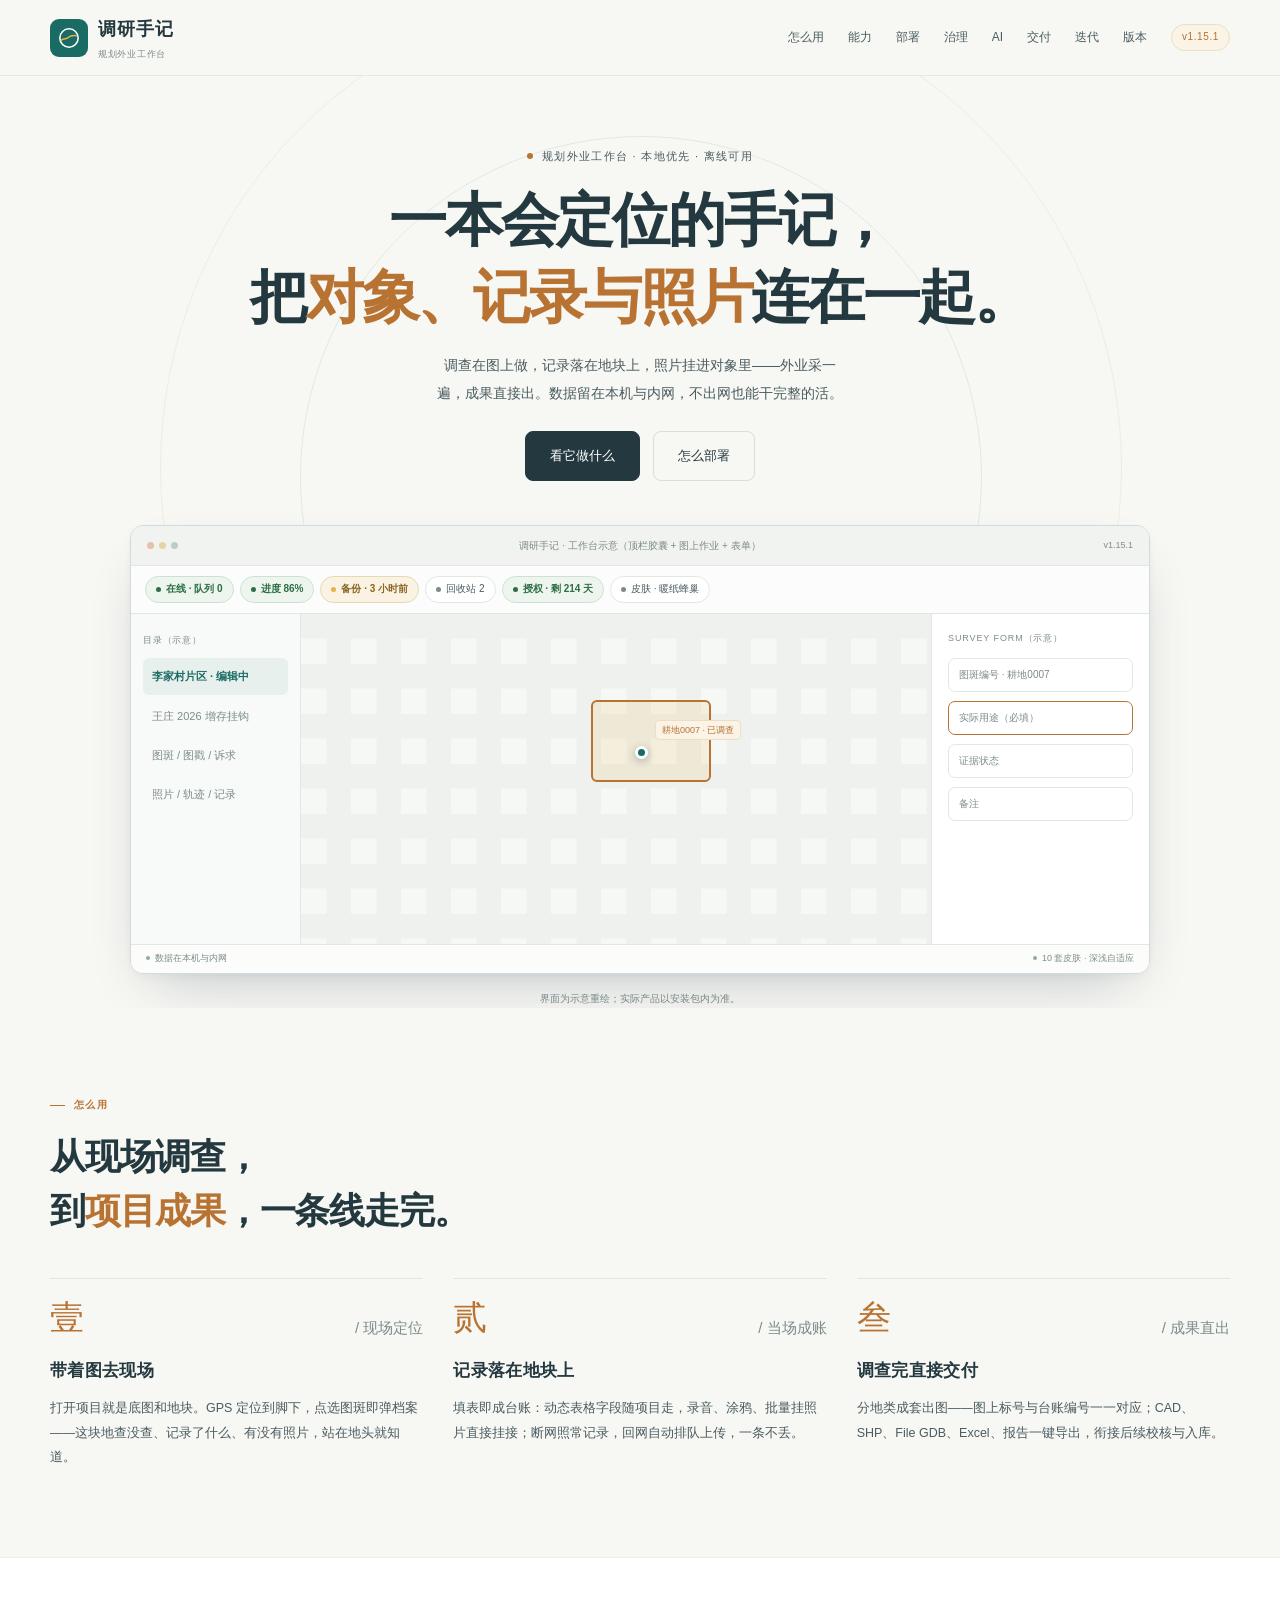
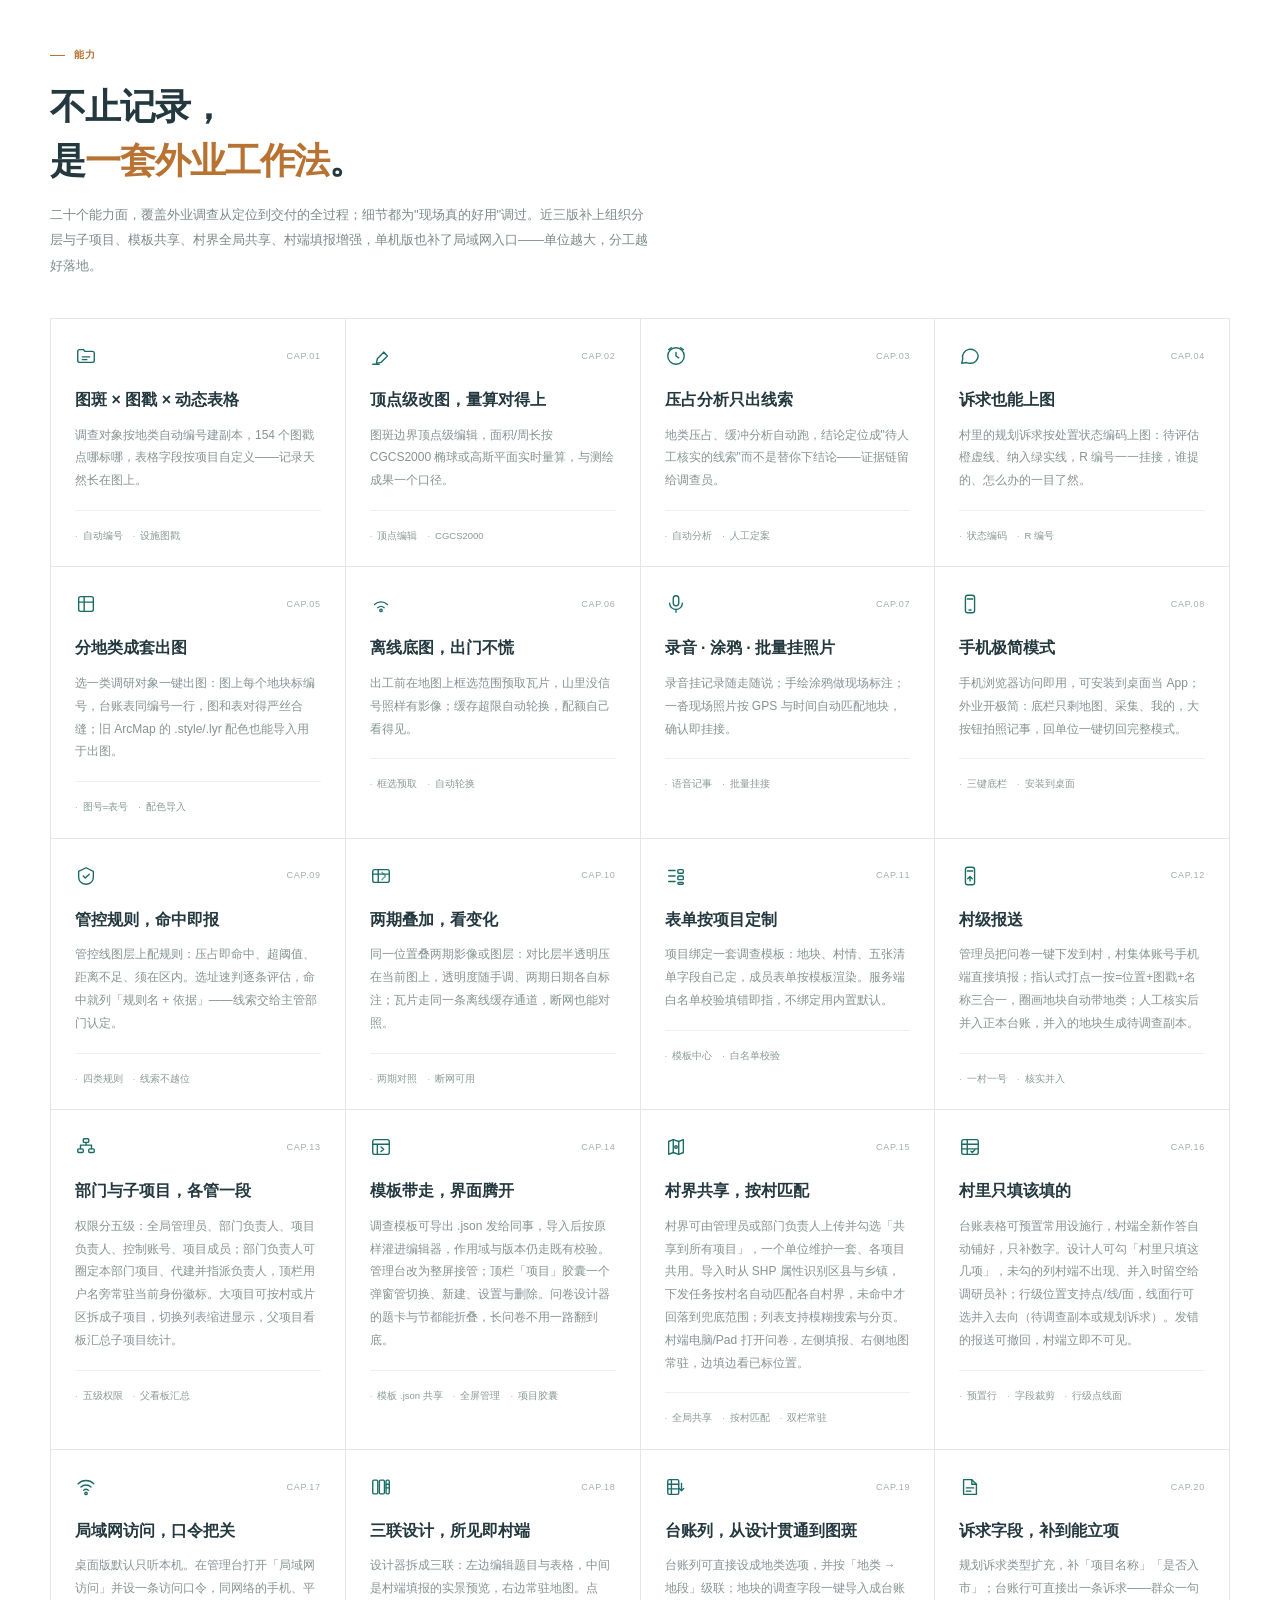
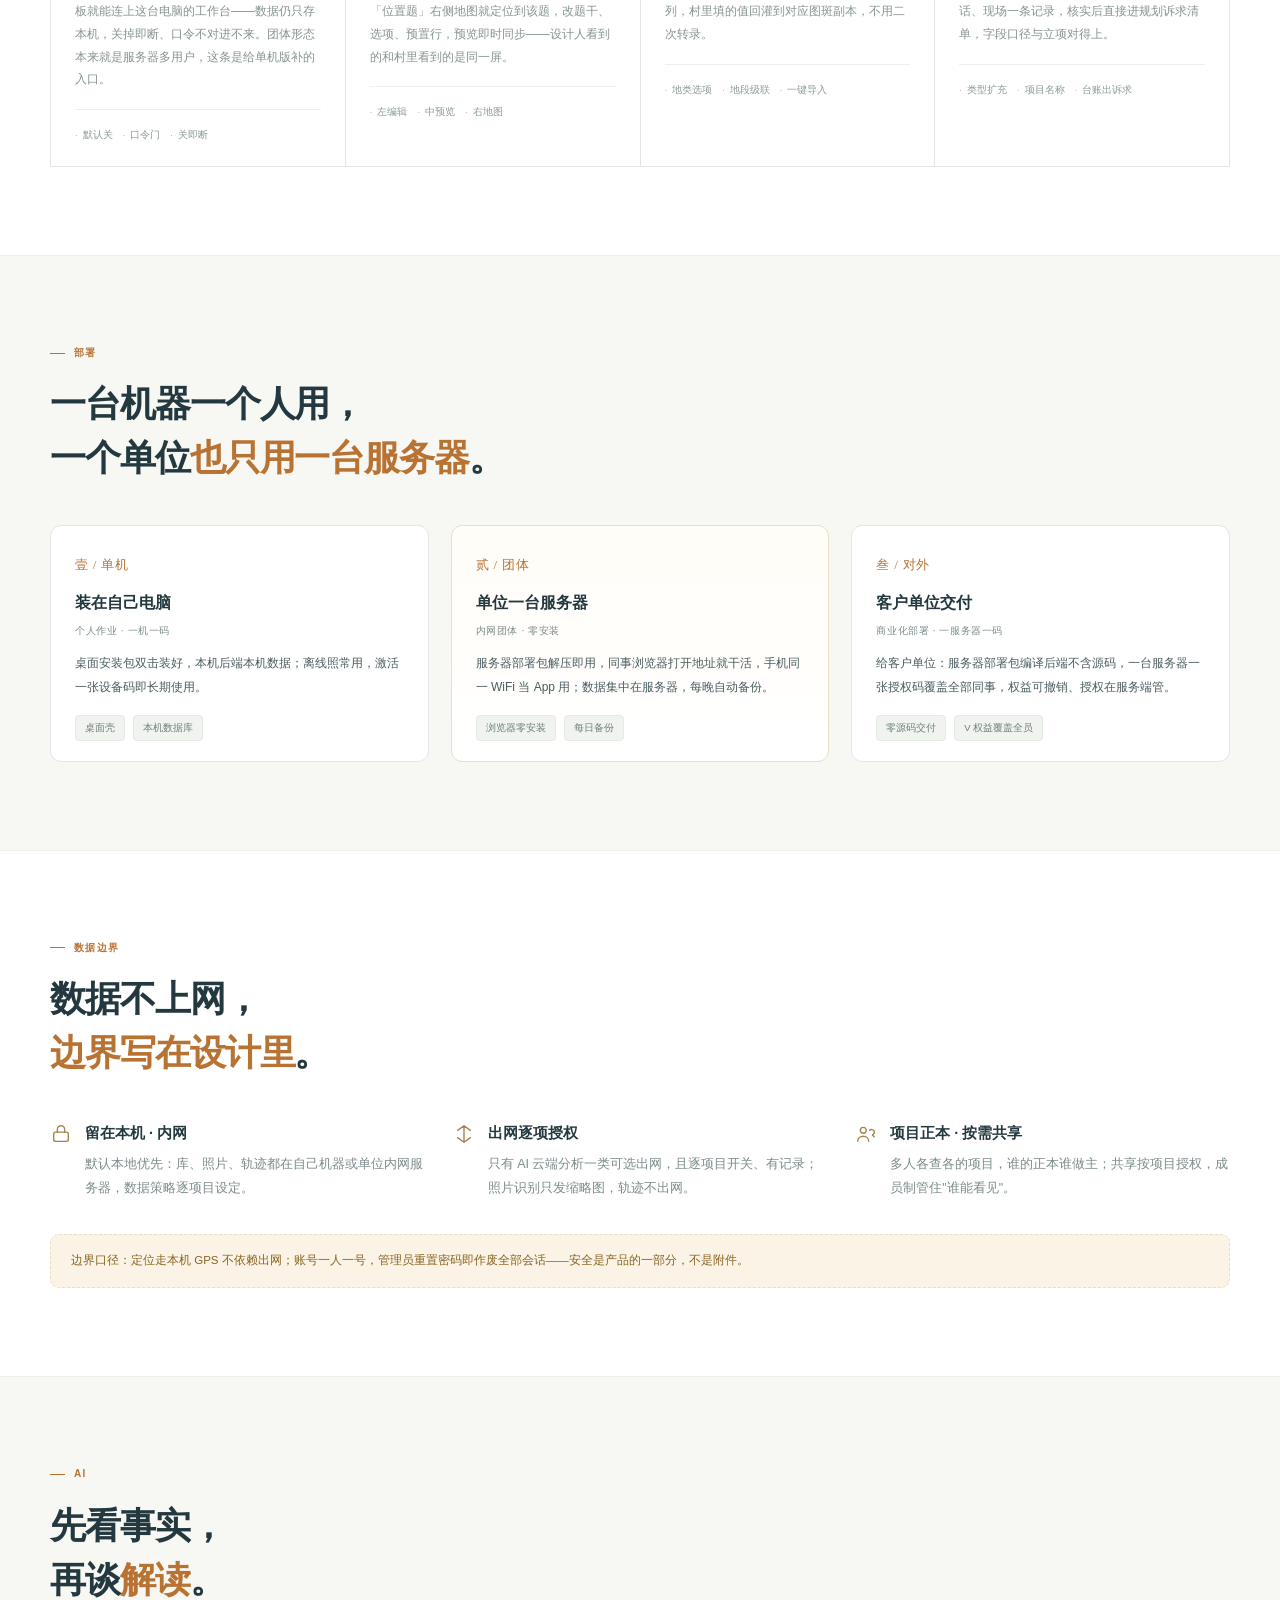
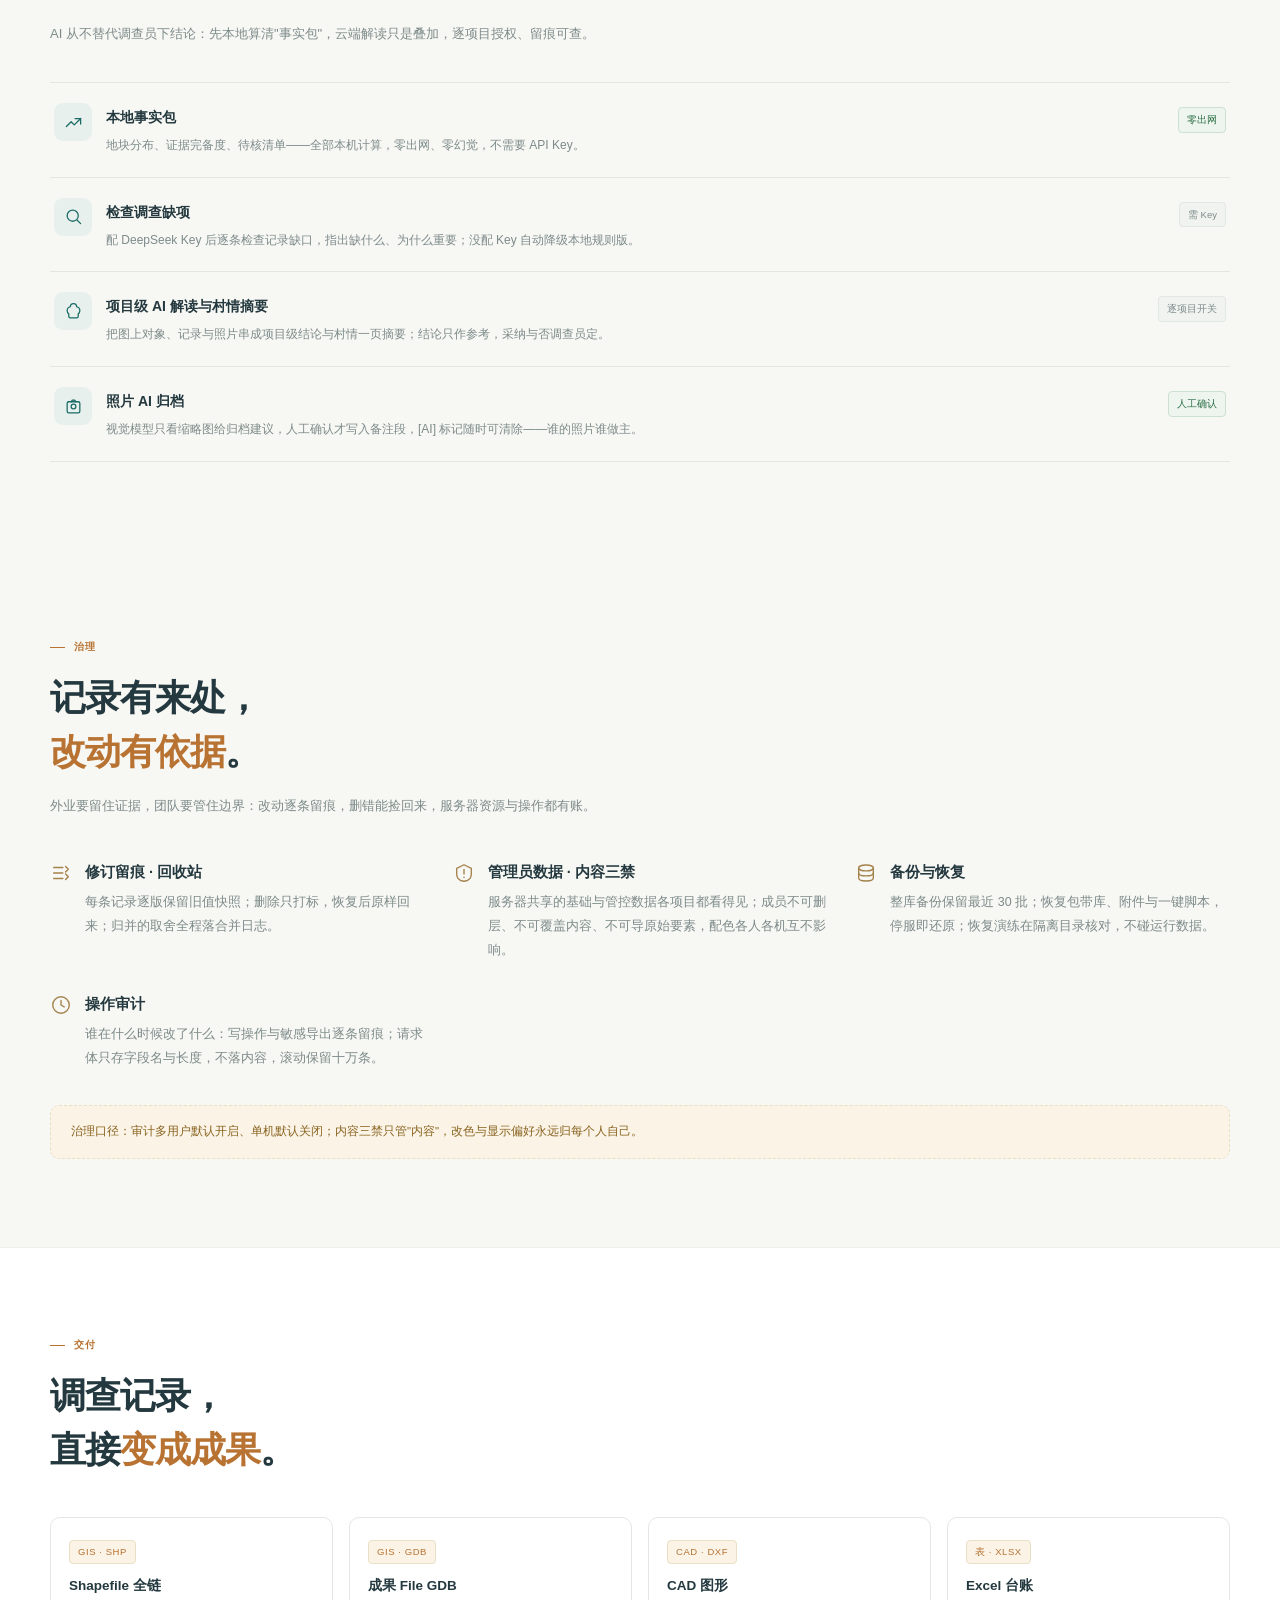
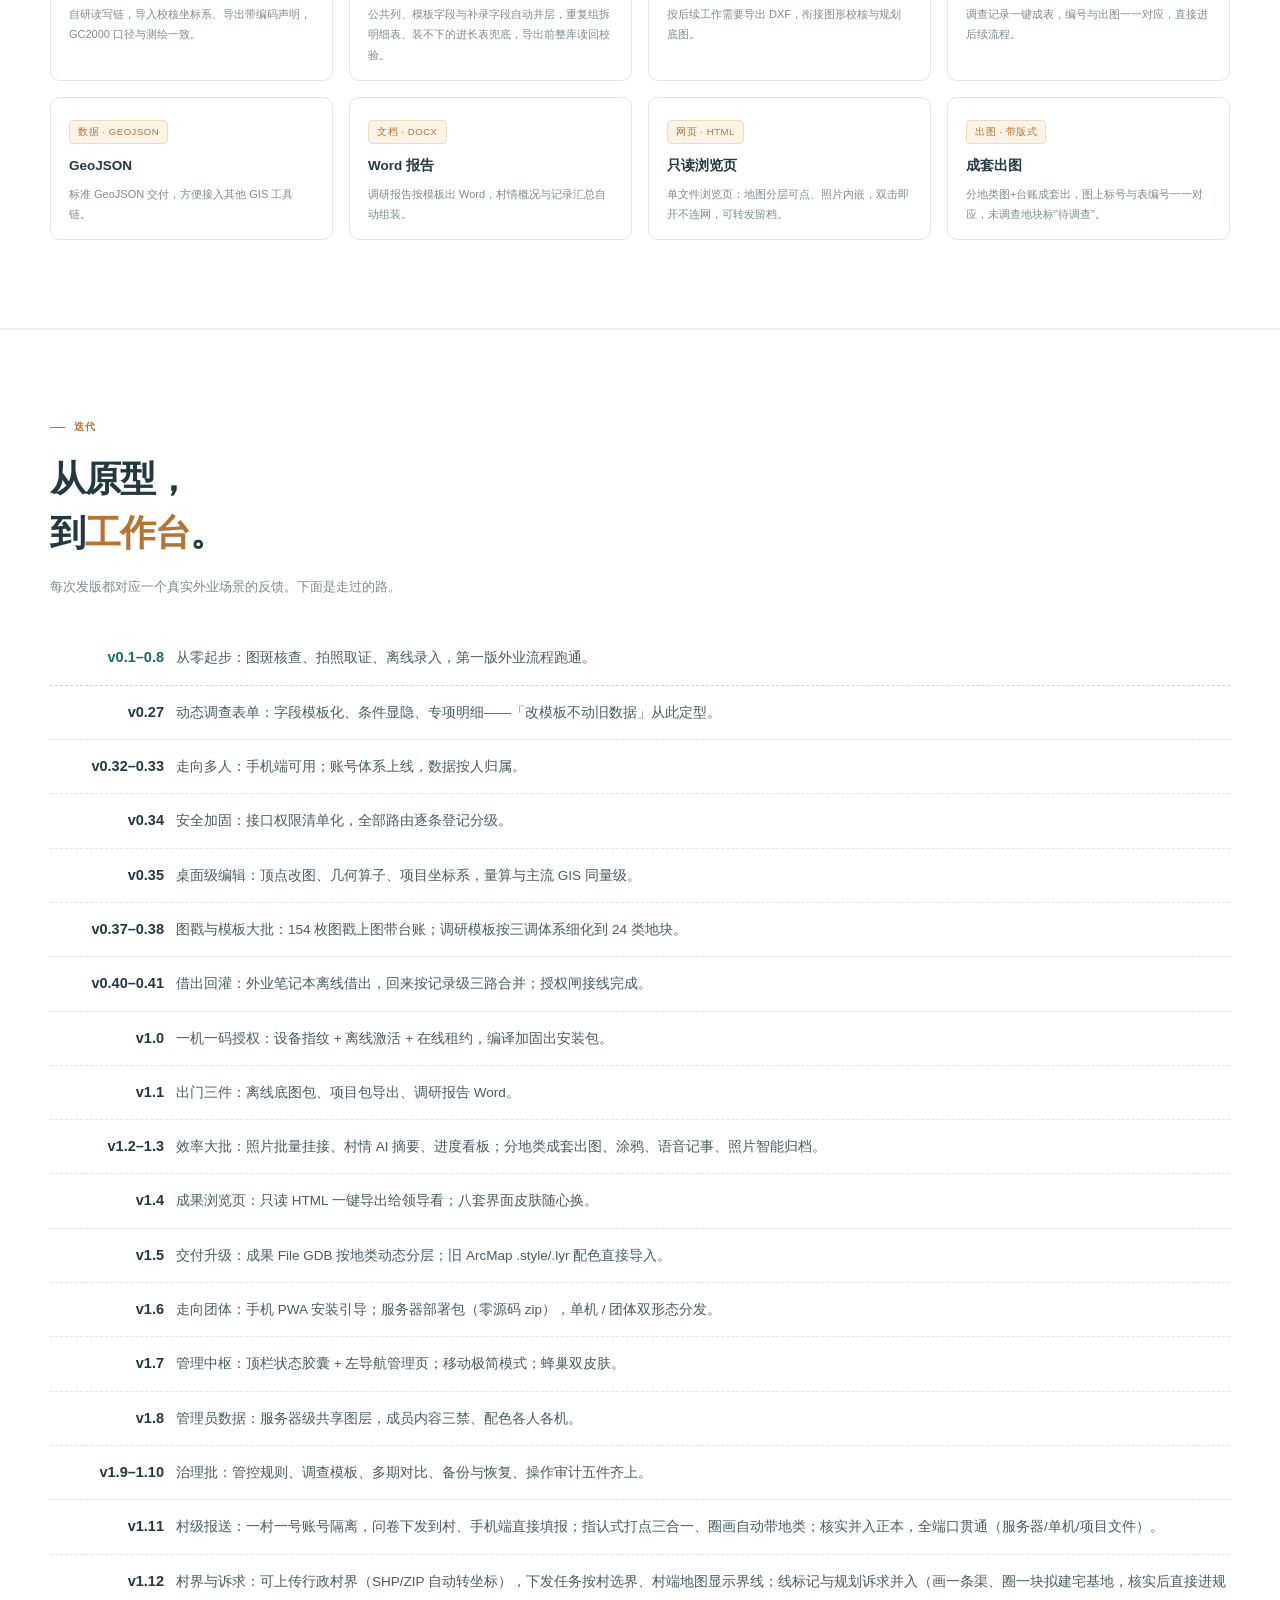
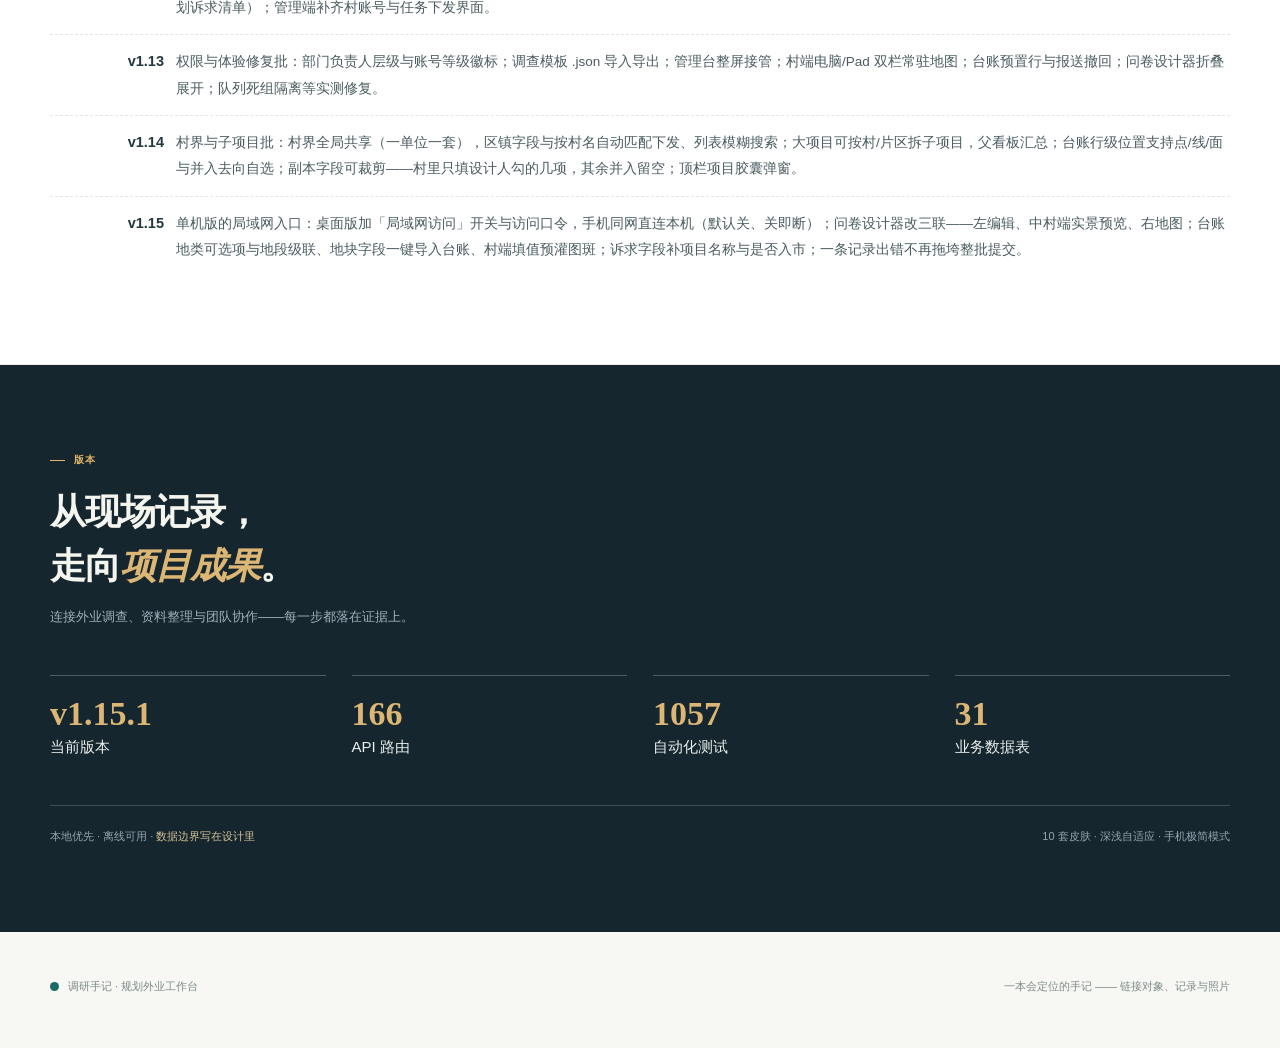
==== index.html @ 8859aed4 "同步 v1.15.1：能力区 16→20（局域网访问/三联设计器/台账字段贯通/诉求字段）+ 迭代条 v1.15，统计 166 路由/1057 测试/31 业务表；README 近期更新补到 v1.1" ====
<!DOCTYPE html>
<html lang="zh-CN">
<head>
<meta charset="UTF-8">
<meta name="viewport" content="width=device-width, initial-scale=1.0">
<meta name="description" content="调研手记——一本会定位的手记。规划外业工作台：链接对象、记录与照片；支持图斑核查、离线记录、照片轨迹关联与成果导出。">
<meta name="theme-color" content="#f7f7f3">
<meta property="og:title" content="调研手记 · 把外业调研装进一本手记">
<meta property="og:description" content="把外业调研，装进一本手记。">
<title>调研手记 · 把外业调研装进一本手记</title>
<style>
/* ============ 蜂巢工作台设计语言（源自蜂巢引擎 V14 学习落地，色板经原型实测） ============ */
:root{
  --bg:#f7f7f3; --paper:#ffffff; --ink:#24393f; --deep:#16262e;
  --text:#4a5c60; --muted:#7d8b8b; --line:#e3e7e4; --soft:#f0f3f0;
  --brand:#196b64; --brand-wash:#e8f0ee; --brand-line:#c6d8d4;
  --gold:#b87333; --honey:#e9b24b; --pale:#faf3e6; --pale-line:#eadfc4;
  --ok:#2c6e46; --ok-bg:#edf5ee; --ok-line:#cde1d0;
  --warn:#8a6420; --warn-bg:#faf3e3; --warn-line:#e7d8b4;
  --serif:"Noto Serif CJK SC","Source Han Serif SC","Songti SC",Georgia,serif;
  --sans:"Segoe UI","PingFang SC","Microsoft YaHei",sans-serif;
}
*{box-sizing:border-box;margin:0}
html{scroll-behavior:smooth;scroll-padding-top:92px}
body{background:var(--bg);color:var(--ink);font-family:var(--sans);font-size:15px;line-height:1.85;-webkit-font-smoothing:antialiased}
::selection{background:#f0d49e;color:var(--ink)}
button,a{ -webkit-tap-highlight-color:transparent }
a{color:inherit;text-decoration:none}
.wrap{width:min(1180px,calc(100% - 56px));margin-inline:auto}
.eyebrow{font-size:10px;letter-spacing:.14em;color:var(--gold);font-weight:600;text-transform:uppercase;display:flex;align-items:center;gap:9px;margin-bottom:15px}
.eyebrow:before{content:"";width:15px;height:1px;background:currentColor}
.reveal{opacity:0;transform:translateY(18px);transition:opacity .6s ease,transform .6s ease}
.reveal.in{opacity:1;transform:none}

/* ============ 顶栏 ============ */
.topbar{position:sticky;top:0;z-index:40;height:76px;display:flex;align-items:center;background:rgba(247,247,243,.94);backdrop-filter:blur(14px);border-bottom:1px solid rgba(226,231,228,.8)}
.topbar .wrap{display:flex;align-items:center;justify-content:space-between;gap:24px}
.brand{display:flex;align-items:center;gap:10px;white-space:nowrap}
.brand-icon{width:38px;height:38px;border-radius:9px;background:var(--brand);display:flex;align-items:center;justify-content:center;flex-shrink:0}
.brand-icon svg{width:22px;height:22px}
.brand b{font-size:18px;font-weight:750;letter-spacing:.05em}
.brand small{display:block;font-size:9px;color:var(--muted);letter-spacing:.08em}
.nav{display:flex;align-items:center;gap:24px;font-size:12px;color:var(--text)}
.nav a{position:relative;padding-block:6px}
.nav a:after{content:"";position:absolute;left:0;right:100%;bottom:1px;height:1.5px;background:var(--gold);transition:right .2s}
.nav a:hover:after{right:0}
.navchip{font-size:10px;color:var(--gold);border:1px solid var(--pale-line);background:var(--pale);border-radius:999px;padding:3px 10px;letter-spacing:.06em;white-space:nowrap}
@media (max-width:900px){.nav a:not(.keep){display:none}}

/* ============ Hero + 工作台窗口隐喻 ============ */
.hero{position:relative;padding:64px 0 0;overflow:hidden}
.hero:before{content:"";position:absolute;width:680px;height:680px;left:calc(50% - 340px);top:60px;border:1px solid rgba(198,216,212,.45);border-radius:50%;pointer-events:none}
.hero:after{content:"";position:absolute;width:960px;height:960px;left:calc(50% - 480px);top:-90px;border:1px solid rgba(234,223,205,.5);border-radius:50%;pointer-events:none}
.hero-copy{position:relative;z-index:1;text-align:center}
.hero-kicker{display:inline-flex;align-items:center;gap:9px;font-size:11px;letter-spacing:.12em;color:var(--text);margin-bottom:16px}
.hero-kicker:before{content:"";width:6px;height:6px;border-radius:50%;background:var(--gold)}
h1{font-size:clamp(34px,4.6vw,58px);line-height:1.32;font-weight:700;letter-spacing:-.04em;text-wrap:balance}
h1 em{font-style:normal;color:var(--gold)}
.hero-lead{font-size:14px;line-height:2;color:var(--text);max-width:600px;margin:16px auto 0;text-wrap:balance}
.hero-actions{display:flex;justify-content:center;gap:13px;margin-top:24px;flex-wrap:wrap}
.btn{display:inline-flex;align-items:center;gap:9px;padding:12px 24px;border-radius:8px;border:1px solid var(--ink);background:var(--ink);color:#fff;font-size:13px;transition:transform .18s,background .18s}
.btn:hover{background:#345262;transform:translateY(-1px)}
.btn.secondary{background:transparent;border-color:#d5dddd;color:var(--ink)}
.btn.secondary:hover{background:#fff}

/* 工作台窗口卡（蜂巢标志手法：产品截图感的三栏 studio） */
.studio{position:relative;z-index:2;margin:44px auto 0;max-width:1020px;border:1px solid #cfdbdf;background:var(--paper);border-radius:13px;overflow:hidden;box-shadow:0 24px 55px -25px rgba(32,59,75,.3),0 4px 13px -6px rgba(32,59,75,.1)}
.studio-chrome{height:40px;background:var(--soft);border-bottom:1px solid var(--line);display:flex;align-items:center;justify-content:space-between;gap:12px;padding:0 16px;color:var(--muted);font-size:10px}
.dots{display:flex;gap:5px;width:70px}
.dots i{width:7px;height:7px;border-radius:50%;background:#d7dedf}
.dots i:first-child{background:#e7c0a9}.dots i:nth-child(2){background:#e6d4a5}.dots i:last-child{background:#b9d0c3}
.chrome-right{width:70px;text-align:right;font-size:9px}
.studio-caps{display:flex;gap:6px;align-items:center;padding:10px 14px;border-bottom:1px solid var(--line);background:#fbfcfb;font-size:10px;flex-wrap:wrap}
.cap{display:inline-flex;align-items:center;gap:5px;border:1px solid var(--line);background:var(--paper);color:var(--text);border-radius:999px;padding:3px 10px;white-space:nowrap}
.cap i{width:5px;height:5px;border-radius:50%;background:var(--muted)}
.cap.ok{color:var(--ok);background:var(--ok-bg);border-color:var(--ok-line);font-weight:600}.cap.ok i{background:var(--ok)}
.cap.warn{color:var(--warn);background:var(--warn-bg);border-color:var(--warn-line);font-weight:600}.cap.warn i{background:var(--honey)}
.studio-body{display:grid;grid-template-columns:170px minmax(0,1fr) 218px;min-height:330px}
@media (max-width:760px){.studio-body{grid-template-columns:1fr}.studio-side,.studio-form{display:none}}
.studio-side{background:#f8faf9;border-right:1px solid var(--line);padding:18px 12px;font-size:11px;color:var(--muted)}
.studio-side .t{font-size:9px;letter-spacing:.09em;margin-bottom:10px}
.studio-side .row{padding:8px 9px;border-radius:6px;margin-bottom:3px}
.studio-side .row.on{background:var(--brand-wash);color:var(--brand);font-weight:600}
.studio-map{position:relative;background:linear-gradient(0deg,transparent 25px,#eef1ee 26px),linear-gradient(90deg,transparent 25px,#eef1ee 26px),#f6f8f5;background-size:50px 50px}
.studio-map .zone{position:absolute;left:46%;top:26%;width:120px;height:82px;border:2px solid var(--gold);border-radius:6px;background:rgba(233,178,75,.14)}
.studio-map .pin{position:absolute;left:53%;top:40%;width:13px;height:13px;border-radius:50%;background:var(--brand);border:3px solid #fff;box-shadow:0 2px 8px rgba(22,38,46,.3)}
.studio-map .badge{position:absolute;left:calc(53% + 20px);top:calc(40% - 26px);font-size:9px;color:var(--gold);background:var(--pale);border:1px solid var(--pale-line);border-radius:4px;padding:1px 6px}
.studio-form{border-left:1px solid var(--line);padding:16px}
.studio-form .fk{font-size:9px;letter-spacing:.1em;color:var(--muted);margin-bottom:12px}
.field{height:34px;border:1px solid var(--line);border-radius:7px;margin-bottom:9px;position:relative;background:var(--paper)}
.field:after{content:attr(data-ph);position:absolute;left:10px;top:50%;transform:translateY(-50%);font-size:10px;color:var(--muted)}
.field.gold{border-color:var(--gold)}
.studio-bottom{height:29px;display:flex;align-items:center;justify-content:space-between;padding:0 15px;border-top:1px solid var(--line);font-size:9px;color:var(--muted);background:#fcfdfb}
.studio-bottom i{width:4px;height:4px;border-radius:50%;background:#90ab9c;display:inline-block;margin-right:5px;vertical-align:1px}
.interface-note{text-align:center;margin:16px 0 0;font-size:10px;color:var(--muted)}

/* ============ 分节通用 ============ */
.sec{padding:88px 0}
.sec-subtle{background:#fff;border-top:1px solid #eef0eb;border-bottom:1px solid #eef0eb}
.sec-head h2{font-size:clamp(26px,3.2vw,36px);line-height:1.5;font-weight:600;letter-spacing:-.03em;text-wrap:balance}
.sec-head h2 em{font-style:normal;color:var(--gold)}
.sec-head>p{font-size:13px;line-height:1.95;color:var(--muted);max-width:600px;margin:14px 0 0}

/* ============ 三步 flow（金色衬线大数字） ============ */
.flow-grid{display:grid;grid-template-columns:repeat(3,1fr);gap:30px;margin-top:40px}
@media (max-width:820px){.flow-grid{grid-template-columns:1fr}}
.step{border-top:1px solid var(--line);padding-top:22px}
.step-num{font-family:var(--serif);font-size:34px;color:var(--gold);line-height:1;margin-bottom:20px;display:flex;justify-content:space-between;align-items:end}
.step-num span{font-family:var(--sans);font-size:15px;color:var(--muted);font-weight:300}
.step h3{font-size:17px;font-weight:600;letter-spacing:.02em;margin-bottom:10px}
.step p{font-size:12.5px;color:var(--text);line-height:1.95}

/* ============ 能力网格（细线拼格） ============ */
.cap-grid{display:grid;grid-template-columns:repeat(4,1fr);border-top:1px solid var(--line);border-left:1px solid var(--line);margin-top:40px}
@media (max-width:980px){.cap-grid{grid-template-columns:repeat(2,1fr)}}
@media (max-width:560px){.cap-grid{grid-template-columns:1fr}}
.ccap{padding:26px 24px 22px;border-right:1px solid var(--line);border-bottom:1px solid var(--line);background:var(--paper);min-width:0;transition:background .2s}
.ccap:hover{background:#fcfcf7}
.ccap-top{display:flex;align-items:center;justify-content:space-between;margin-bottom:18px}
.ccap-top svg{width:22px;height:22px;stroke:var(--brand);fill:none;stroke-width:1.5;stroke-linecap:round;stroke-linejoin:round}
.ccap-code{font-size:9px;letter-spacing:.08em;color:#a2aeaa}
.ccap h3{font-size:16px;margin-bottom:9px;font-weight:600}
.ccap p{font-size:12px;color:#869492;line-height:1.9}
.ccap-tags{font-size:9.5px;color:#8a9b94;padding-top:16px;margin-top:18px;border-top:1px solid #edf0eb;display:flex;gap:10px;flex-wrap:wrap}
.ccap-tags span:before{content:"·";margin-right:5px;color:#c6ad7a}

/* ============ 部署双轨 ============ */
.dual-grid{display:grid;grid-template-columns:repeat(3,1fr);gap:22px;margin-top:40px}
@media (max-width:860px){.dual-grid{grid-template-columns:1fr}}
.scard{border:1px solid var(--line);border-radius:11px;background:var(--paper);padding:24px 24px 20px;position:relative}
.scard.hot{border-color:var(--pale-line);background:linear-gradient(180deg,#fffdf7,#fff)}
.scard .no{font-family:var(--serif);font-size:13px;color:var(--gold);letter-spacing:.06em}
.scard h3{font-size:16px;font-weight:600;margin:10px 0 4px}
.scard .who{font-size:10px;color:var(--muted);letter-spacing:.06em;margin-bottom:12px}
.scard p{font-size:12px;color:var(--text);line-height:1.95}
.scard-tags{margin-top:16px;display:flex;gap:8px;flex-wrap:wrap}
.scard-tags span{font-size:9.5px;color:#6f8178;border:1px solid #e4ebe3;padding:3px 9px;border-radius:4px;background:var(--soft)}

/* ============ 数据边界 ============ */
.bound-grid{display:grid;grid-template-columns:repeat(3,1fr);gap:28px;margin-top:40px}
@media (max-width:860px){.bound-grid{grid-template-columns:1fr}}
.bound{display:flex;gap:13px;align-items:start}
.bound svg{width:22px;height:22px;stroke:#a4834c;fill:none;stroke-width:1.5;stroke-linecap:round;stroke-linejoin:round;margin-top:3px;flex-shrink:0}
.bound h3{font-size:14.5px;font-weight:600;margin-bottom:6px}
.bound p{font-size:12.5px;color:var(--muted);line-height:1.9}
.bound-note{margin-top:34px;border:1px dashed var(--pale-line);background:var(--pale);border-radius:9px;padding:15px 20px;font-size:11.5px;color:var(--warn);line-height:1.9}

/* ============ AI（证据卡列表） ============ */
.ai-list{margin-top:36px;border-top:1px solid var(--line)}
.ai-row{display:flex;gap:14px;align-items:flex-start;padding:20px 4px;border-bottom:1px solid var(--line)}
.ai-row .ic{width:38px;height:38px;border-radius:9px;background:var(--brand-wash);display:flex;align-items:center;justify-content:center;flex-shrink:0;color:var(--brand)}
.ai-row .ic svg{width:19px;height:19px;stroke:currentColor;fill:none;stroke-width:1.6;stroke-linecap:round;stroke-linejoin:round}
.ai-row .tx{flex:1;min-width:0}
.ai-row .tx b{font-size:14px;font-weight:600}
.ai-row .tx p{font-size:12px;color:var(--muted);line-height:1.9;margin-top:3px}
.ai-row .st{font-size:9.5px;white-space:nowrap;margin-top:4px;border-radius:4px;padding:3px 8px}
.st.ok{color:var(--ok);background:var(--ok-bg);border:1px solid var(--ok-line)}
.st.mut{color:var(--muted);background:var(--soft);border:1px solid var(--line)}

/* ============ 交付清单 ============ */
.del-grid{display:grid;grid-template-columns:repeat(4,1fr);gap:16px;margin-top:40px}
@media (max-width:980px){.del-grid{grid-template-columns:repeat(2,1fr)}}
@media (max-width:560px){.del-grid{grid-template-columns:1fr}}
.del{border:1px solid var(--line);border-radius:10px;background:var(--paper);padding:18px 18px 15px;transition:transform .18s,box-shadow .18s}
.del:hover{transform:translateY(-2px);box-shadow:0 10px 24px -14px rgba(32,59,75,.25)}
.del .lab{display:inline-block;font-size:9.5px;letter-spacing:.06em;color:var(--gold);background:var(--pale);border:1px solid var(--pale-line);border-radius:4px;padding:2px 8px}
.del h4{font-size:13.5px;font-weight:600;margin:10px 0 5px}
.del p{font-size:11px;color:var(--muted);line-height:1.85}

/* ============ release（深墨青段 + 金色数字） ============ */
.release{background:var(--deep);color:#e9efee;padding:86px 0;position:relative;overflow:hidden}
.release .eyebrow{color:#e3b86a}
.release h2{color:#f4f5ee;font-size:clamp(26px,3.2vw,36px);line-height:1.5;font-weight:600;letter-spacing:-.03em}
.release .sub2{color:#9eafba;font-size:13px;margin-top:12px}
.stats{display:grid;grid-template-columns:repeat(4,1fr);gap:26px;margin-top:46px}
@media (max-width:760px){.stats{grid-template-columns:repeat(2,1fr)}}
.stat{border-top:1px solid #4b5d66;padding-top:18px}
.stat b{display:block;font-family:var(--serif);font-size:34px;color:#dcb675;line-height:1.15;font-weight:600}
.stat span{font-size:11px;color:#9cabb4;letter-spacing:.05em}
.release-foot{margin-top:44px;padding-top:20px;border-top:1px solid #3a4e5a;color:#93a5af;font-size:11px;display:flex;justify-content:space-between;gap:20px;flex-wrap:wrap}
.release-foot strong{font-weight:400;color:#d6c095}

/* ============ 页脚 ============ */
footer{padding:44px 0 52px;color:var(--muted);font-size:11px}
footer .wrap{display:flex;justify-content:space-between;gap:18px;flex-wrap:wrap;align-items:center}
footer .fb{display:flex;align-items:center;gap:9px}
footer .fb i{width:9px;height:9px;border-radius:50%;background:var(--brand);display:inline-block}

/* v1.10.0 版本迭代时间线（#changelog，蜂巢语言） */
.cl{list-style:none;margin:32px 0 0;padding:0}
.cl li{display:grid;grid-template-columns:114px 1fr;gap:12px;padding:13px 0;
  border-bottom:1px dashed var(--line);align-items:baseline}
.cl li:last-child{border-bottom:0}
.clv{font-weight:800;text-align:right;color:var(--ink);font-size:14.5px;white-space:nowrap}
.cl p{margin:0;color:var(--text);font-size:13.5px;line-height:1.95}
.cl li:first-child .clv{color:var(--brand)}
.cl li:first-child{border-bottom-color:var(--brand-line)}
@media(max-width:720px){.cl li{grid-template-columns:86px 1fr}.cl p{grid-column:2}}
</style>
</head>
<body>

<header class="topbar">
  <div class="wrap">
    <a class="brand" href="#top">
      <span class="brand-icon"><svg viewBox="0 0 24 24" fill="none"><circle cx="12" cy="12" r="10" stroke="#fff" stroke-width="1.7"/><path d="M3.5 14.5c3-2.4 5-1 7-2.6s4-3.4 9.5-2.4" stroke="#e9b24b" stroke-width="1.5" stroke-linecap="round"/></svg></span>
      <span><b>调研手记</b><small>规划外业工作台</small></span>
    </a>
    <nav class="nav">
      <a href="#flow">怎么用</a>
      <a href="#cap">能力</a>
      <a href="#dual">部署</a>
      <a href="#gov">治理</a>
      <a href="#ai">AI</a>
      <a href="#delivery">交付</a>
      <a href="#changelog">迭代</a>
      <a class="keep" href="#release">版本</a>
      <span class="navchip">v1.15.1</span>
    </nav>
  </div>
</header>

<section class="hero" id="top">
  <div class="hero-copy">
    <span class="hero-kicker">规划外业工作台 · 本地优先 · 离线可用</span>
    <h1>一本会定位的手记，<br>把<em>对象、记录与照片</em>连在一起。</h1>
    <p class="hero-lead">调查在图上做，记录落在地块上，照片挂进对象里——外业采一遍，成果直接出。数据留在本机与内网，不出网也能干完整的活。</p>
    <div class="hero-actions">
      <a class="btn" href="#cap">看它做什么</a>
      <a class="btn secondary" href="#dual">怎么部署</a>
    </div>
  </div>
  <div class="wrap">
    <div class="studio reveal">
      <div class="studio-chrome"><span class="dots"><i></i><i></i><i></i></span><span>调研手记 · 工作台示意（顶栏胶囊 + 图上作业 + 表单）</span><span class="chrome-right">v1.15.1</span></div>
      <div class="studio-caps">
        <span class="cap ok"><i></i>在线 · 队列 0</span>
        <span class="cap ok"><i></i>进度 86%</span>
        <span class="cap warn"><i></i>备份 · 3 小时前</span>
        <span class="cap"><i></i>回收站 2</span>
        <span class="cap ok"><i></i>授权 · 剩 214 天</span>
        <span class="cap"><i></i>皮肤 · 暖纸蜂巢</span>
      </div>
      <div class="studio-body">
        <div class="studio-side">
          <div class="t">目录（示意）</div>
          <div class="row on">李家村片区 · 编辑中</div>
          <div class="row">王庄 2026 增存挂钩</div>
          <div class="row">图斑 / 图戳 / 诉求</div>
          <div class="row">照片 / 轨迹 / 记录</div>
        </div>
        <div class="studio-map">
          <div class="zone"></div><div class="pin"></div>
          <span class="badge">耕地0007 · 已调查</span>
        </div>
        <div class="studio-form">
          <div class="fk">SURVEY FORM（示意）</div>
          <div class="field" data-ph="图斑编号 · 耕地0007"></div>
          <div class="field gold" data-ph="实际用途（必填）"></div>
          <div class="field" data-ph="证据状态"></div>
          <div class="field" data-ph="备注"></div>
        </div>
      </div>
      <div class="studio-bottom"><span><i></i>数据在本机与内网</span><span><i></i>10 套皮肤 · 深浅自适应</span></div>
    </div>
    <p class="interface-note">界面为示意重绘；实际产品以安装包内为准。</p>
  </div>
</section>

<section class="sec" id="flow">
  <div class="wrap">
    <div class="sec-head reveal">
      <div class="eyebrow">怎么用</div>
      <h2>从现场调查，<br>到<em>项目成果</em>，一条线走完。</h2>
    </div>
    <div class="flow-grid">
      <div class="step reveal"><div class="step-num">壹<span>/ 现场定位</span></div><h3>带着图去现场</h3><p>打开项目就是底图和地块。GPS 定位到脚下，点选图斑即弹档案——这块地查没查、记录了什么、有没有照片，站在地头就知道。</p></div>
      <div class="step reveal"><div class="step-num">贰<span>/ 当场成账</span></div><h3>记录落在地块上</h3><p>填表即成台账：动态表格字段随项目走，录音、涂鸦、批量挂照片直接挂接；断网照常记录，回网自动排队上传，一条不丢。</p></div>
      <div class="step reveal"><div class="step-num">叁<span>/ 成果直出</span></div><h3>调查完直接交付</h3><p>分地类成套出图——图上标号与台账编号一一对应；CAD、SHP、File GDB、Excel、报告一键导出，衔接后续校核与入库。</p></div>
    </div>
  </div>
</section>

<section class="sec sec-subtle" id="cap">
  <div class="wrap">
    <div class="sec-head reveal">
      <div class="eyebrow">能力</div>
      <h2>不止记录，<br>是<em>一套外业工作法</em>。</h2>
      <p>二十个能力面，覆盖外业调查从定位到交付的全过程；细节都为"现场真的好用"调过。近三版补上组织分层与子项目、模板共享、村界全局共享、村端填报增强，单机版也补了局域网入口——单位越大，分工越好落地。</p>
    </div>
    <div class="cap-grid">
      <div class="ccap reveal"><div class="ccap-top"><svg viewBox="0 0 24 24"><path d="M3 7a2 2 0 0 1 2-2h4l2 2h8a2 2 0 0 1 2 2v8a2 2 0 0 1-2 2H5a2 2 0 0 1-2-2z"/><path d="M8 13h8M8 16h5"/></svg><span class="ccap-code">CAP.01</span></div><h3>图斑 × 图戳 × 动态表格</h3><p>调查对象按地类自动编号建副本，154 个图戳点哪标哪，表格字段按项目自定义——记录天然长在图上。</p><div class="ccap-tags"><span>自动编号</span><span>设施图戳</span></div></div>
      <div class="ccap reveal"><div class="ccap-top"><svg viewBox="0 0 24 24"><path d="M12 19l7-7-4-4-7 7-1 5z"/><path d="M15 8l1.5 1.5"/><path d="M3 21h7"/></svg><span class="ccap-code">CAP.02</span></div><h3>顶点级改图，量算对得上</h3><p>图斑边界顶点级编辑，面积/周长按 CGCS2000 椭球或高斯平面实时量算，与测绘成果一个口径。</p><div class="ccap-tags"><span>顶点编辑</span><span>CGCS2000</span></div></div>
      <div class="ccap reveal"><div class="ccap-top"><svg viewBox="0 0 24 24"><circle cx="12" cy="12" r="9"/><path d="M12 8v4l3 2"/><path d="M4 5l3-2M20 5l-3-2"/></svg><span class="ccap-code">CAP.03</span></div><h3>压占分析只出线索</h3><p>地类压占、缓冲分析自动跑，结论定位成"待人工核实的线索"而不是替你下结论——证据链留给调查员。</p><div class="ccap-tags"><span>自动分析</span><span>人工定案</span></div></div>
      <div class="ccap reveal"><div class="ccap-top"><svg viewBox="0 0 24 24"><path d="M21 11.5a8.4 8.4 0 0 1-9 8.4 9 9 0 0 1-3.8-.8L3 20l1-4.9a8.4 8.4 0 1 1 17-3.6z"/></svg><span class="ccap-code">CAP.04</span></div><h3>诉求也能上图</h3><p>村里的规划诉求按处置状态编码上图：待评估橙虚线、纳入绿实线，R 编号一一挂接，谁提的、怎么办的一目了然。</p><div class="ccap-tags"><span>状态编码</span><span>R 编号</span></div></div>
      <div class="ccap reveal"><div class="ccap-top"><svg viewBox="0 0 24 24"><rect x="4" y="4" width="16" height="16" rx="2"/><path d="M4 10h16M10 4v16"/></svg><span class="ccap-code">CAP.05</span></div><h3>分地类成套出图</h3><p>选一类调研对象一键出图：图上每个地块标编号，台账表同编号一行，图和表对得严丝合缝；旧 ArcMap 的 .style/.lyr 配色也能导入用于出图。</p><div class="ccap-tags"><span>图号=表号</span><span>配色导入</span></div></div>
      <div class="ccap reveal"><div class="ccap-top"><svg viewBox="0 0 24 24"><path d="M5 12.5a10 10 0 0 1 14 0M8.5 16a5.5 5.5 0 0 1 7 0"/><circle cx="12" cy="19" r="1.3"/></svg><span class="ccap-code">CAP.06</span></div><h3>离线底图，出门不慌</h3><p>出工前在地图上框选范围预取瓦片，山里没信号照样有影像；缓存超限自动轮换，配额自己看得见。</p><div class="ccap-tags"><span>框选预取</span><span>自动轮换</span></div></div>
      <div class="ccap reveal"><div class="ccap-top"><svg viewBox="0 0 24 24"><rect x="9" y="3" width="6" height="11" rx="3"/><path d="M5 11a7 7 0 0 0 14 0M12 18v3"/></svg><span class="ccap-code">CAP.07</span></div><h3>录音 · 涂鸦 · 批量挂照片</h3><p>录音挂记录随走随说；手绘涂鸦做现场标注；一沓现场照片按 GPS 与时间自动匹配地块，确认即挂接。</p><div class="ccap-tags"><span>语音记事</span><span>批量挂接</span></div></div>
      <div class="ccap reveal"><div class="ccap-top"><svg viewBox="0 0 24 24"><rect x="7" y="2.5" width="10" height="19" rx="2.5"/><path d="M11 18.5h2"/><path d="M9 6.5h6"/></svg><span class="ccap-code">CAP.08</span></div><h3>手机极简模式</h3><p>手机浏览器访问即用，可安装到桌面当 App；外业开极简：底栏只剩地图、采集、我的，大按钮拍照记事，回单位一键切回完整模式。</p><div class="ccap-tags"><span>三键底栏</span><span>安装到桌面</span></div></div>
      <div class="ccap reveal"><div class="ccap-top"><svg viewBox="0 0 24 24"><path d="M12 3l8 4v6c0 4.5-3.4 7.4-8 8-4.6-.6-8-3.5-8-8V7z"/><path d="M9 12l2.2 2.2L15.5 10"/></svg><span class="ccap-code">CAP.09</span></div><h3>管控规则，命中即报</h3><p>管控线图层上配规则：压占即命中、超阈值、距离不足、须在区内。选址速判逐条评估，命中就列「规则名 + 依据」——线索交给主管部门认定。</p><div class="ccap-tags"><span>四类规则</span><span>线索不越位</span></div></div>
      <div class="ccap reveal"><div class="ccap-top"><svg viewBox="0 0 24 24"><rect x="3" y="5" width="18" height="14" rx="2"/><path d="M3 10h18M9 5v14"/><path d="M13 8l4 4-4 4" opacity=".65"/></svg><span class="ccap-code">CAP.10</span></div><h3>两期叠加，看变化</h3><p>同一位置叠两期影像或图层：对比层半透明压在当前图上，透明度随手调、两期日期各自标注；瓦片走同一条离线缓存通道，断网也能对照。</p><div class="ccap-tags"><span>两期对照</span><span>断网可用</span></div></div>
      <div class="ccap reveal"><div class="ccap-top"><svg viewBox="0 0 24 24"><path d="M4 6h7M4 12h7M4 18h7"/><rect x="14" y="5" width="6" height="4" rx="1"/><rect x="14" y="12" width="6" height="4" rx="1"/><rect x="14" y="19" width="6" height="2" rx="1"/></svg><span class="ccap-code">CAP.11</span></div><h3>表单按项目定制</h3><p>项目绑定一套调查模板：地块、村情、五张清单字段自己定，成员表单按模板渲染。服务端白名单校验填错即指，不绑定用内置默认。</p><div class="ccap-tags"><span>模板中心</span><span>白名单校验</span></div></div>
      <div class="ccap reveal"><div class="ccap-top"><svg viewBox="0 0 24 24"><rect x="7" y="2.5" width="10" height="19" rx="2.5"/><path d="M9 6.5h6"/><path d="M12 17.5v-5M9.5 15L12 12.5l2.5 2.5"/></svg><span class="ccap-code">CAP.12</span></div><h3>村级报送</h3><p>管理员把问卷一键下发到村，村集体账号手机端直接填报；指认式打点一按=位置+图戳+名称三合一，圈画地块自动带地类；人工核实后并入正本台账，并入的地块生成待调查副本。</p><div class="ccap-tags"><span>一村一号</span><span>核实并入</span></div></div>
      <div class="ccap reveal"><div class="ccap-top"><svg viewBox="0 0 24 24"><rect x="9" y="3" width="6" height="4" rx="1"/><path d="M12 7v3M6 10h12M6 10v4M18 10v4"/><rect x="3" y="14" width="6" height="4" rx="1"/><rect x="15" y="14" width="6" height="4" rx="1"/></svg><span class="ccap-code">CAP.13</span></div><h3>部门与子项目，各管一段</h3><p>权限分五级：全局管理员、部门负责人、项目负责人、控制账号、项目成员；部门负责人可圈定本部门项目、代建并指派负责人，顶栏用户名旁常驻当前身份徽标。大项目可按村或片区拆成子项目，切换列表缩进显示，父项目看板汇总子项目统计。</p><div class="ccap-tags"><span>五级权限</span><span>父看板汇总</span></div></div>
      <div class="ccap reveal"><div class="ccap-top"><svg viewBox="0 0 24 24"><rect x="3" y="4" width="18" height="16" rx="2"/><path d="M3 9h18M8 9v11"/><path d="M12 12l3 2.5-3 2.5"/></svg><span class="ccap-code">CAP.14</span></div><h3>模板带走，界面腾开</h3><p>调查模板可导出 .json 发给同事，导入后按原样灌进编辑器，作用域与版本仍走既有校验。管理台改为整屏接管；顶栏「项目」胶囊一个弹窗管切换、新建、设置与删除。问卷设计器的题卡与节都能折叠，长问卷不用一路翻到底。</p><div class="ccap-tags"><span>模板 .json 共享</span><span>全屏管理</span><span>项目胶囊</span></div></div>
      <div class="ccap reveal"><div class="ccap-top"><svg viewBox="0 0 24 24"><path d="M4 6l5-2 6 2 5-2v14l-5 2-6-2-5 2z"/><path d="M9 4v14M15 6v14"/><circle cx="12" cy="12" r="1.4"/></svg><span class="ccap-code">CAP.15</span></div><h3>村界共享，按村匹配</h3><p>村界可由管理员或部门负责人上传并勾选「共享到所有项目」，一个单位维护一套、各项目共用。导入时从 SHP 属性识别区县与乡镇，下发任务按村名自动匹配各自村界，未命中才回落到兜底范围；列表支持模糊搜索与分页。村端电脑/Pad 打开问卷，左侧填报、右侧地图常驻，边填边看已标位置。</p><div class="ccap-tags"><span>全局共享</span><span>按村匹配</span><span>双栏常驻</span></div></div>
      <div class="ccap reveal"><div class="ccap-top"><svg viewBox="0 0 24 24"><rect x="3" y="4" width="18" height="16" rx="2"/><path d="M3 9h18M3 14h18M9 4v16"/><path d="M13 16.5l1.4 1.4 3-3"/></svg><span class="ccap-code">CAP.16</span></div><h3>村里只填该填的</h3><p>台账表格可预置常用设施行，村端全新作答自动铺好，只补数字。设计人可勾「村里只填这几项」，未勾的列村端不出现、并入时留空给调研员补；行级位置支持点/线/面，线面行可选并入去向（待调查副本或规划诉求）。发错的报送可撤回，村端立即不可见。</p><div class="ccap-tags"><span>预置行</span><span>字段裁剪</span><span>行级点线面</span></div></div>
      <div class="ccap reveal"><div class="ccap-top"><svg viewBox="0 0 24 24"><path d="M3.5 8.5a12 12 0 0 1 17 0"/><path d="M6.5 12a8 8 0 0 1 11 0"/><path d="M9.5 15.5a4 4 0 0 1 5 0"/><circle cx="12" cy="19" r="1.3"/></svg><span class="ccap-code">CAP.17</span></div><h3>局域网访问，口令把关</h3><p>桌面版默认只听本机。在管理台打开「局域网访问」并设一条访问口令，同网络的手机、平板就能连上这台电脑的工作台——数据仍只存本机，关掉即断、口令不对进不来。团体形态本来就是服务器多用户，这条是给单机版补的入口。</p><div class="ccap-tags"><span>默认关</span><span>口令门</span><span>关即断</span></div></div>
      <div class="ccap reveal"><div class="ccap-top"><svg viewBox="0 0 24 24"><rect x="3" y="4.5" width="5.5" height="15" rx="1.2"/><rect x="10.25" y="4.5" width="5.5" height="15" rx="1.2"/><rect x="17.5" y="4.5" width="3.5" height="15" rx="1.2"/><path d="M17.5 9h3.5M17.5 13h3.5"/></svg><span class="ccap-code">CAP.18</span></div><h3>三联设计，所见即村端</h3><p>设计器拆成三联：左边编辑题目与表格，中间是村端填报的实景预览，右边常驻地图。点「位置题」右侧地图就定位到该题，改题干、选项、预置行，预览即时同步——设计人看到的和村里看到的是同一屏。</p><div class="ccap-tags"><span>左编辑</span><span>中预览</span><span>右地图</span></div></div>
      <div class="ccap reveal"><div class="ccap-top"><svg viewBox="0 0 24 24"><rect x="3" y="4" width="12" height="16" rx="1.5"/><path d="M3 9h12M3 14h12M7 4v16"/><path d="M18 8v8M15.5 13.5L18 16l2.5-2.5"/></svg><span class="ccap-code">CAP.19</span></div><h3>台账列，从设计贯通到图斑</h3><p>台账列可直接设成地类选项，并按「地类 → 地段」级联；地块的调查字段一键导入成台账列，村里填的值回灌到对应图斑副本，不用二次转录。</p><div class="ccap-tags"><span>地类选项</span><span>地段级联</span><span>一键导入</span></div></div>
      <div class="ccap reveal"><div class="ccap-top"><svg viewBox="0 0 24 24"><path d="M5 4h9l5 5v11H5z"/><path d="M14 4v5h5"/><path d="M8 13h8M8 16.5h5"/></svg><span class="ccap-code">CAP.20</span></div><h3>诉求字段，补到能立项</h3><p>规划诉求类型扩充，补「项目名称」「是否入市」；台账行可直接出一条诉求——群众一句话、现场一条记录，核实后直接进规划诉求清单，字段口径与立项对得上。</p><div class="ccap-tags"><span>类型扩充</span><span>项目名称</span><span>台账出诉求</span></div></div>
    </div>
  </div>
</section>

<section class="sec" id="dual">
  <div class="wrap">
    <div class="sec-head reveal">
      <div class="eyebrow">部署</div>
      <h2>一台机器一个人用，<br>一个单位<em>也只用一台服务器</em>。</h2>
    </div>
    <div class="dual-grid">
      <div class="scard reveal"><span class="no">壹 / 单机</span><h3>装在自己电脑</h3><div class="who">个人作业 · 一机一码</div><p>桌面安装包双击装好，本机后端本机数据；离线照常用，激活一张设备码即长期使用。</p><div class="scard-tags"><span>桌面壳</span><span>本机数据库</span></div></div>
      <div class="scard hot reveal"><span class="no">贰 / 团体</span><h3>单位一台服务器</h3><div class="who">内网团体 · 零安装</div><p>服务器部署包解压即用，同事浏览器打开地址就干活，手机同一 WiFi 当 App 用；数据集中在服务器，每晚自动备份。</p><div class="scard-tags"><span>浏览器零安装</span><span>每日备份</span></div></div>
      <div class="scard reveal"><span class="no">叁 / 对外</span><h3>客户单位交付</h3><div class="who">商业化部署 · 一服务器一码</div><p>给客户单位：服务器部署包编译后端不含源码，一台服务器一张授权码覆盖全部同事，权益可撤销、授权在服务端管。</p><div class="scard-tags"><span>零源码交付</span><span>V 权益覆盖全员</span></div></div>
    </div>
  </div>
</section>

<section class="sec sec-subtle" id="local">
  <div class="wrap">
    <div class="sec-head reveal">
      <div class="eyebrow">数据边界</div>
      <h2>数据不上网，<br><em>边界写在设计里</em>。</h2>
    </div>
    <div class="bound-grid">
      <div class="bound reveal"><svg viewBox="0 0 24 24"><rect x="4" y="10" width="16" height="10" rx="2"/><path d="M8 10V7a4 4 0 0 1 8 0v3"/></svg><div><h3>留在本机 · 内网</h3><p>默认本地优先：库、照片、轨迹都在自己机器或单位内网服务器，数据策略逐项目设定。</p></div></div>
      <div class="bound reveal"><svg viewBox="0 0 24 24"><path d="M12 3v18M5 8l7-5 7 5M5 16l7 5 7-5"/></svg><div><h3>出网逐项授权</h3><p>只有 AI 云端分析一类可选出网，且逐项目开关、有记录；照片识别只发缩略图，轨迹不出网。</p></div></div>
      <div class="bound reveal"><svg viewBox="0 0 24 24"><circle cx="9" cy="8" r="3.2"/><path d="M3 20c0-3.3 2.7-5.5 6-5.5s6 2.2 6 5.5M16 8a3 3 0 1 1 3 5l2 2"/></svg><div><h3>项目正本 · 按需共享</h3><p>多人各查各的项目，谁的正本谁做主；共享按项目授权，成员制管住"谁能看见"。</p></div></div>
    </div>
    <div class="bound-note reveal">边界口径：定位走本机 GPS 不依赖出网；账号一人一号，管理员重置密码即作废全部会话——安全是产品的一部分，不是附件。</div>
  </div>
</section>

<section class="sec" id="ai">
  <div class="wrap">
    <div class="sec-head reveal">
      <div class="eyebrow">AI</div>
      <h2>先看事实，<br>再谈<em>解读</em>。</h2>
      <p>AI 从不替代调查员下结论：先本地算清"事实包"，云端解读只是叠加，逐项目授权、留痕可查。</p>
    </div>
    <div class="ai-list">
      <div class="ai-row reveal"><span class="ic"><svg viewBox="0 0 24 24"><path d="M3 17l6-6 4 4 8-8"/><path d="M14 7h7v7"/></svg></span><span class="tx"><b>本地事实包</b><p>地块分布、证据完备度、待核清单——全部本机计算，零出网、零幻觉，不需要 API Key。</p></span><span class="st ok">零出网</span></div>
      <div class="ai-row reveal"><span class="ic"><svg viewBox="0 0 24 24"><circle cx="11" cy="11" r="7"/><path d="m21 21-4.3-4.3"/></svg></span><span class="tx"><b>检查调查缺项</b><p>配 DeepSeek Key 后逐条检查记录缺口，指出缺什么、为什么重要；没配 Key 自动降级本地规则版。</p></span><span class="st mut">需 Key</span></div>
      <div class="ai-row reveal"><span class="ic"><svg viewBox="0 0 24 24"><path d="M12 2a4 4 0 0 1 4 4c2.5.5 4 2.5 4 5a5 5 0 0 1-2 4v3a2 2 0 0 1-2 2h-8a2 2 0 0 1-2-2v-3a5 5 0 0 1-2-4c0-2.5 1.5-4.5 4-5a4 4 0 0 1 4-4z"/></svg></span><span class="tx"><b>项目级 AI 解读与村情摘要</b><p>把图上对象、记录与照片串成项目级结论与村情一页摘要；结论只作参考，采纳与否调查员定。</p></span><span class="st mut">逐项目开关</span></div>
      <div class="ai-row reveal"><span class="ic"><svg viewBox="0 0 24 24"><rect x="4" y="6" width="16" height="14" rx="2"/><circle cx="12" cy="12" r="3"/><path d="M9 6l1.5-2h3L15 6"/></svg></span><span class="tx"><b>照片 AI 归档</b><p>视觉模型只看缩略图给归档建议，人工确认才写入备注段，[AI] 标记随时可清除——谁的照片谁做主。</p></span><span class="st ok">人工确认</span></div>
    </div>
  </div>
</section>

<section class="sec" id="gov">
  <div class="wrap">
    <div class="sec-head reveal">
      <div class="eyebrow">治理</div>
      <h2>记录有来处，<br><em>改动有依据</em>。</h2>
      <p>外业要留住证据，团队要管住边界：改动逐条留痕，删错能捡回来，服务器资源与操作都有账。</p>
    </div>
    <div class="bound-grid">
      <div class="bound reveal"><svg viewBox="0 0 24 24"><path d="M4 6h10M4 12h10M4 18h10"/><path d="M17 5l3 3-3 3M17 13l3 3-3 3"/></svg><div><h3>修订留痕 · 回收站</h3><p>每条记录逐版保留旧值快照；删除只打标，恢复后原样回来；归并的取舍全程落合并日志。</p></div></div>
      <div class="bound reveal"><svg viewBox="0 0 24 24"><path d="M12 3l8 4v6c0 4.5-3.4 7.4-8 8-4.6-.6-8-3.5-8-8V7z"/><path d="M12 8v5M12 16.5v.5"/></svg><div><h3>管理员数据 · 内容三禁</h3><p>服务器共享的基础与管控数据各项目都看得见；成员不可删层、不可覆盖内容、不可导原始要素，配色各人各机互不影响。</p></div></div>
      <div class="bound reveal"><svg viewBox="0 0 24 24"><ellipse cx="12" cy="6.5" rx="8" ry="3.2"/><path d="M4 6.5v11c0 1.8 3.6 3.2 8 3.2s8-1.4 8-3.2v-11"/><path d="M4 12c0 1.8 3.6 3.2 8 3.2s8-1.4 8-3.2"/></svg><div><h3>备份与恢复</h3><p>整库备份保留最近 30 批；恢复包带库、附件与一键脚本，停服即还原；恢复演练在隔离目录核对，不碰运行数据。</p></div></div>
      <div class="bound reveal"><svg viewBox="0 0 24 24"><circle cx="12" cy="12" r="9"/><path d="M12 7v5l3.5 2"/></svg><div><h3>操作审计</h3><p>谁在什么时候改了什么：写操作与敏感导出逐条留痕；请求体只存字段名与长度，不落内容，滚动保留十万条。</p></div></div>
    </div>
    <div class="bound-note reveal">治理口径：审计多用户默认开启、单机默认关闭；内容三禁只管"内容"，改色与显示偏好永远归每个人自己。</div>
  </div>
</section>

<section class="sec sec-subtle" id="delivery">
  <div class="wrap">
    <div class="sec-head reveal">
      <div class="eyebrow">交付</div>
      <h2>调查记录，<br>直接<em>变成成果</em>。</h2>
    </div>
    <div class="del-grid">
      <div class="del reveal"><span class="lab">GIS · SHP</span><h4>Shapefile 全链</h4><p>自研读写链，导入校核坐标系、导出带编码声明，GC2000 口径与测绘一致。</p></div>
      <div class="del reveal"><span class="lab">GIS · GDB</span><h4>成果 File GDB</h4><p>公共列、模板字段与补录字段自动并层，重复组拆明细表、装不下的进长表兜底，导出前整库读回校验。</p></div>
      <div class="del reveal"><span class="lab">CAD · DXF</span><h4>CAD 图形</h4><p>按后续工作需要导出 DXF，衔接图形校核与规划底图。</p></div>
      <div class="del reveal"><span class="lab">表 · XLSX</span><h4>Excel 台账</h4><p>调查记录一键成表，编号与出图一一对应，直接进后续流程。</p></div>
      <div class="del reveal"><span class="lab">数据 · GEOJSON</span><h4>GeoJSON</h4><p>标准 GeoJSON 交付，方便接入其他 GIS 工具链。</p></div>
      <div class="del reveal"><span class="lab">文档 · DOCX</span><h4>Word 报告</h4><p>调研报告按模板出 Word，村情概况与记录汇总自动组装。</p></div>
      <div class="del reveal"><span class="lab">网页 · HTML</span><h4>只读浏览页</h4><p>单文件浏览页：地图分层可点、照片内嵌，双击即开不连网，可转发留档。</p></div>
      <div class="del reveal"><span class="lab">出图 · 带版式</span><h4>成套出图</h4><p>分地类图+台账成套出，图上标号与表编号一一对应，未调查地块标"待调查"。</p></div>
    </div>
  </div>
</section>

<section class="sec sec-subtle" id="changelog">
  <div class="wrap">
    <div class="sec-head reveal">
      <div class="eyebrow">迭代</div>
      <h2>从原型，<br>到<em>工作台</em>。</h2>
      <p>每次发版都对应一个真实外业场景的反馈。下面是走过的路。</p>
    </div>
    <ol class="cl">
      <li><span class="clv">v0.1–0.8</span><p>从零起步：图斑核查、拍照取证、离线录入，第一版外业流程跑通。</p></li>
      <li><span class="clv">v0.27</span><p>动态调查表单：字段模板化、条件显隐、专项明细——「改模板不动旧数据」从此定型。</p></li>
      <li><span class="clv">v0.32–0.33</span><p>走向多人：手机端可用；账号体系上线，数据按人归属。</p></li>
      <li><span class="clv">v0.34</span><p>安全加固：接口权限清单化，全部路由逐条登记分级。</p></li>
      <li><span class="clv">v0.35</span><p>桌面级编辑：顶点改图、几何算子、项目坐标系，量算与主流 GIS 同量级。</p></li>
      <li><span class="clv">v0.37–0.38</span><p>图戳与模板大批：154 枚图戳上图带台账；调研模板按三调体系细化到 24 类地块。</p></li>
      <li><span class="clv">v0.40–0.41</span><p>借出回灌：外业笔记本离线借出，回来按记录级三路合并；授权闸接线完成。</p></li>
      <li><span class="clv">v1.0</span><p>一机一码授权：设备指纹 + 离线激活 + 在线租约，编译加固出安装包。</p></li>
      <li><span class="clv">v1.1</span><p>出门三件：离线底图包、项目包导出、调研报告 Word。</p></li>
      <li><span class="clv">v1.2–1.3</span><p>效率大批：照片批量挂接、村情 AI 摘要、进度看板；分地类成套出图、涂鸦、语音记事、照片智能归档。</p></li>
      <li><span class="clv">v1.4</span><p>成果浏览页：只读 HTML 一键导出给领导看；八套界面皮肤随心换。</p></li>
      <li><span class="clv">v1.5</span><p>交付升级：成果 File GDB 按地类动态分层；旧 ArcMap .style/.lyr 配色直接导入。</p></li>
      <li><span class="clv">v1.6</span><p>走向团体：手机 PWA 安装引导；服务器部署包（零源码 zip），单机 / 团体双形态分发。</p></li>
      <li><span class="clv">v1.7</span><p>管理中枢：顶栏状态胶囊 + 左导航管理页；移动极简模式；蜂巢双皮肤。</p></li>
      <li><span class="clv">v1.8</span><p>管理员数据：服务器级共享图层，成员内容三禁、配色各人各机。</p></li>
      <li><span class="clv">v1.9–1.10</span><p>治理批：管控规则、调查模板、多期对比、备份与恢复、操作审计五件齐上。</p></li>
      <li><span class="clv">v1.11</span><p>村级报送：一村一号账号隔离，问卷下发到村、手机端直接填报；指认式打点三合一、圈画自动带地类；核实并入正本，全端口贯通（服务器/单机/项目文件）。</p></li>
      <li><span class="clv">v1.12</span><p>村界与诉求：可上传行政村界（SHP/ZIP 自动转坐标），下发任务按村选界、村端地图显示界线；线标记与规划诉求并入（画一条渠、圈一块拟建宅基地，核实后直接进规划诉求清单）；管理端补齐村账号与任务下发界面。</p></li>
      <li><span class="clv">v1.13</span><p>权限与体验修复批：部门负责人层级与账号等级徽标；调查模板 .json 导入导出；管理台整屏接管；村端电脑/Pad 双栏常驻地图；台账预置行与报送撤回；问卷设计器折叠展开；队列死组隔离等实测修复。</p></li>
      <li><span class="clv">v1.14</span><p>村界与子项目批：村界全局共享（一单位一套），区镇字段与按村名自动匹配下发、列表模糊搜索；大项目可按村/片区拆子项目，父看板汇总；台账行级位置支持点/线/面与并入去向自选；副本字段可裁剪——村里只填设计人勾的几项，其余并入留空；顶栏项目胶囊弹窗。</p></li>
      <li><span class="clv">v1.15</span><p>单机版的局域网入口：桌面版加「局域网访问」开关与访问口令，手机同网直连本机（默认关、关即断）；问卷设计器改三联——左编辑、中村端实景预览、右地图；台账地类可选项与地段级联、地块字段一键导入台账、村端填值预灌图斑；诉求字段补项目名称与是否入市；一条记录出错不再拖垮整批提交。</p></li>
    </ol>
  </div>
</section>

<section class="release" id="release">
  <div class="wrap">
    <div class="eyebrow">版本</div>
    <h2>从现场记录，<br>走向<em style="color:#dcb675">项目成果</em>。</h2>
    <p class="sub2">连接外业调查、资料整理与团队协作——每一步都落在证据上。</p>
    <div class="stats">
      <span class="stat"><b>v1.15.1</b>当前版本</span>
      <span class="stat"><b>166</b>API 路由</span>
      <span class="stat"><b>1057</b>自动化测试</span>
      <span class="stat"><b>31</b>业务数据表</span>
    </div>
    <div class="release-foot">
      <span>本地优先 · 离线可用 · <strong>数据边界写在设计里</strong></span>
      <span>10 套皮肤 · 深浅自适应 · 手机极简模式</span>
    </div>
  </div>
</section>

<footer>
  <div class="wrap">
    <span class="fb"><i></i>调研手记 · 规划外业工作台</span>
    <span>一本会定位的手记 —— 链接对象、记录与照片</span>
  </div>
</footer>

<script>
/* 经典 script：滚动入场（无外部依赖） */
(function () {
  var els = document.querySelectorAll(".reveal");
  if (!("IntersectionObserver" in window)) {
    for (var i = 0; i < els.length; i++) els[i].classList.add("in");
    return;
  }
  var io = new IntersectionObserver(function (entries) {
    entries.forEach(function (e) {
      if (e.isIntersecting) { e.target.classList.add("in"); io.unobserve(e.target); }
    });
  }, { threshold: 0.12 });
  for (var j = 0; j < els.length; j++) io.observe(els[j]);
})();
</script>
</body>
</html>
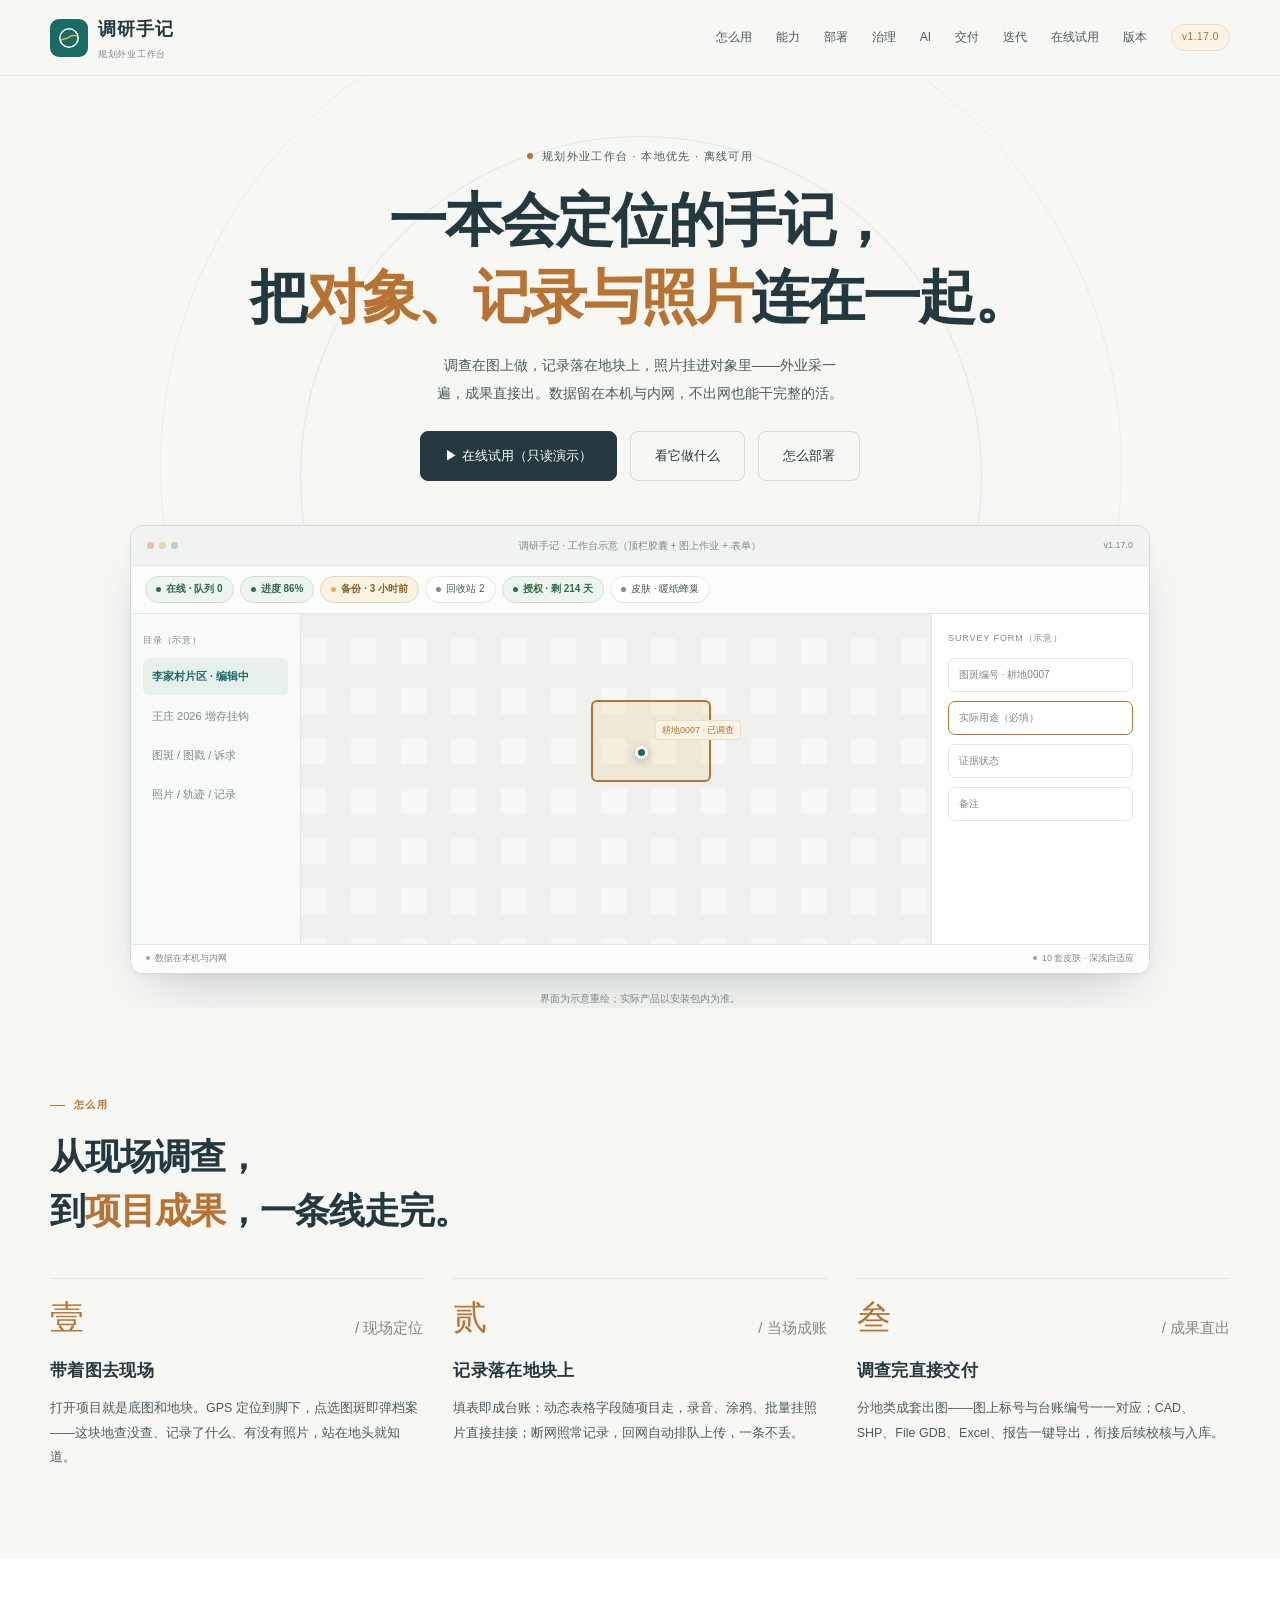
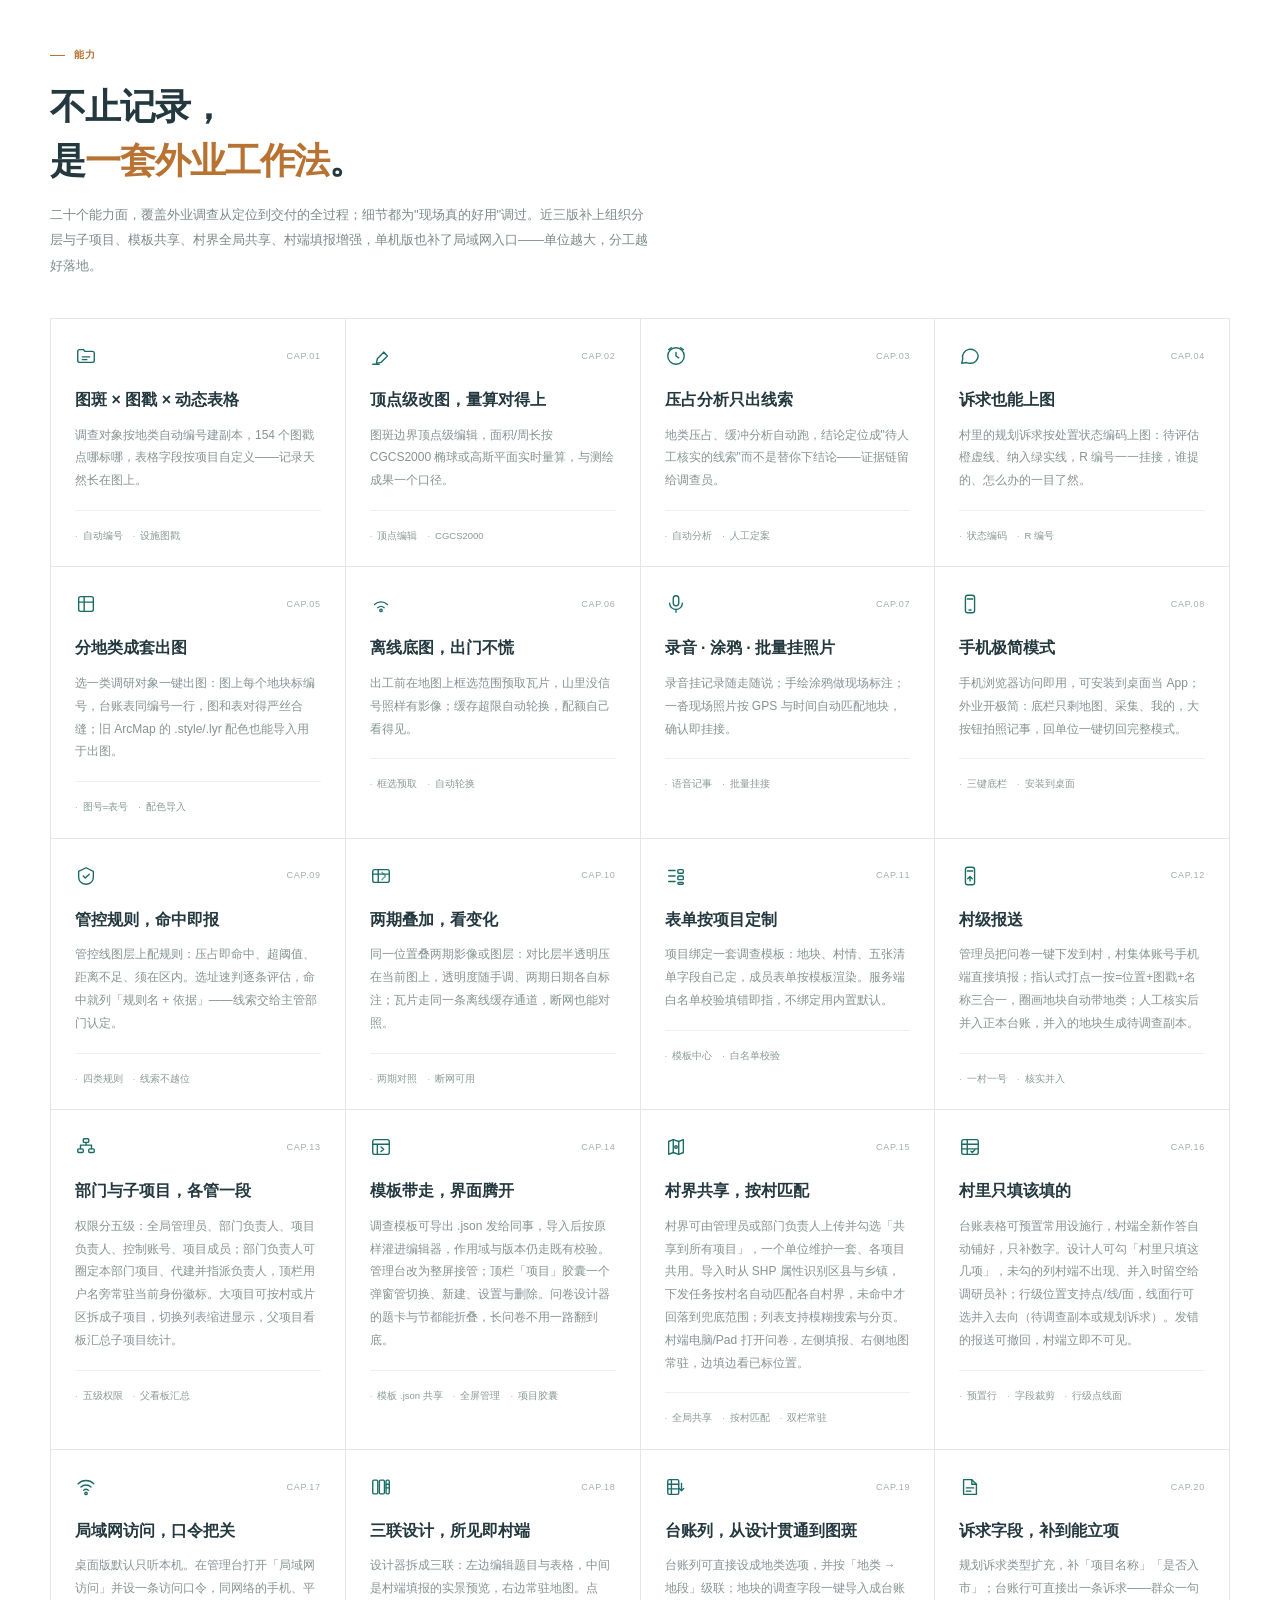
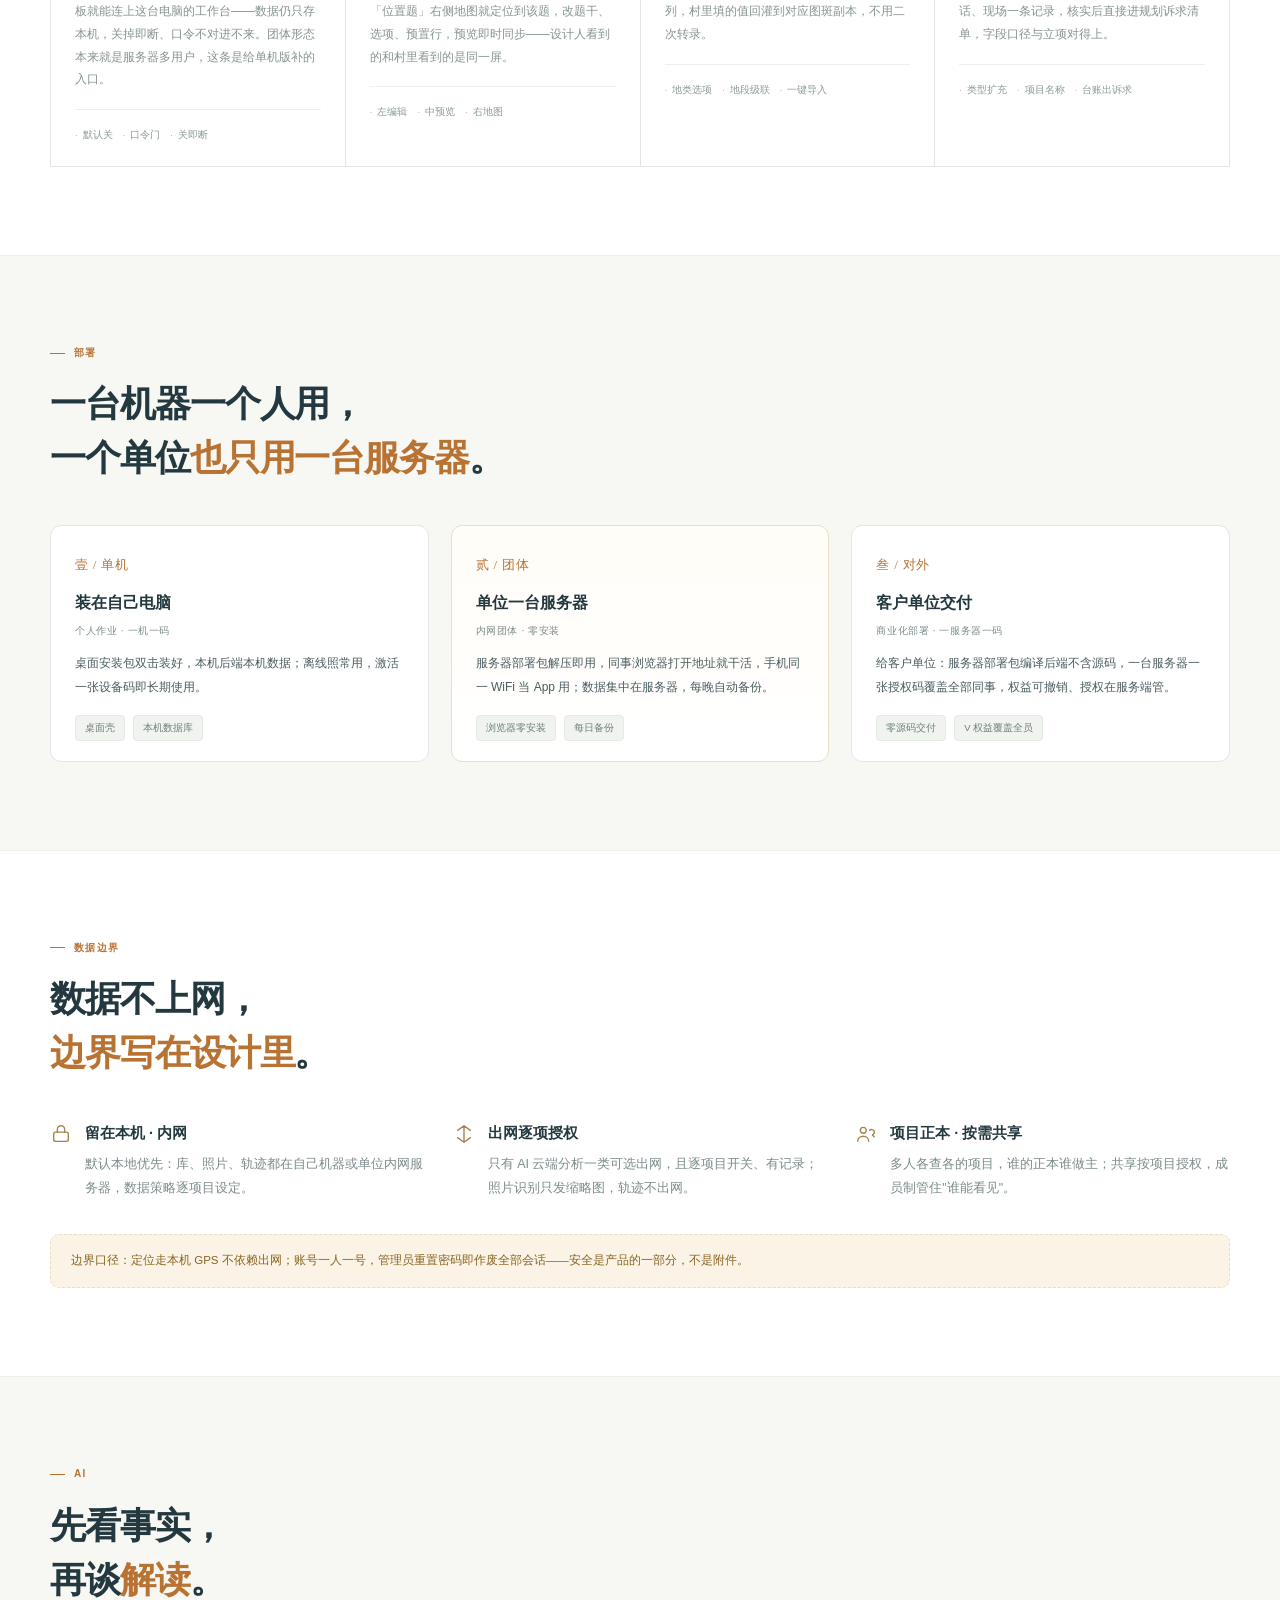
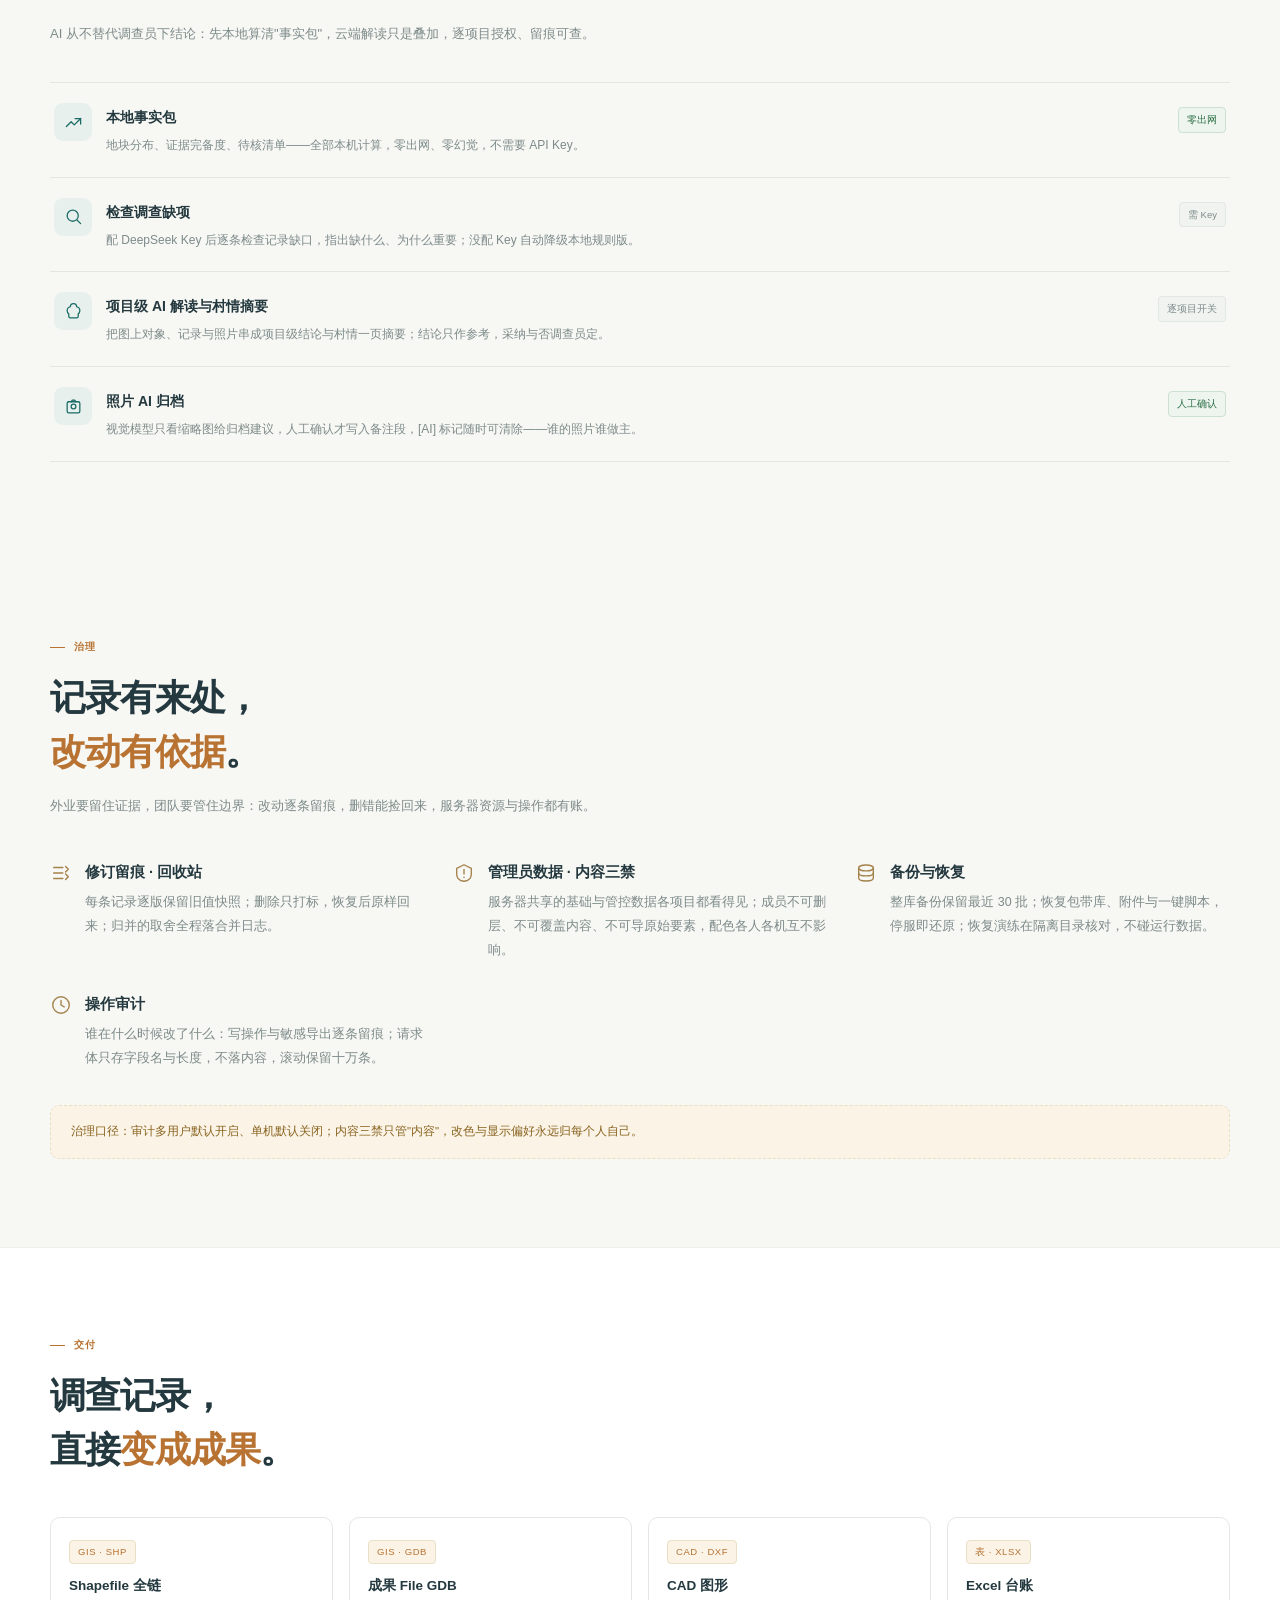
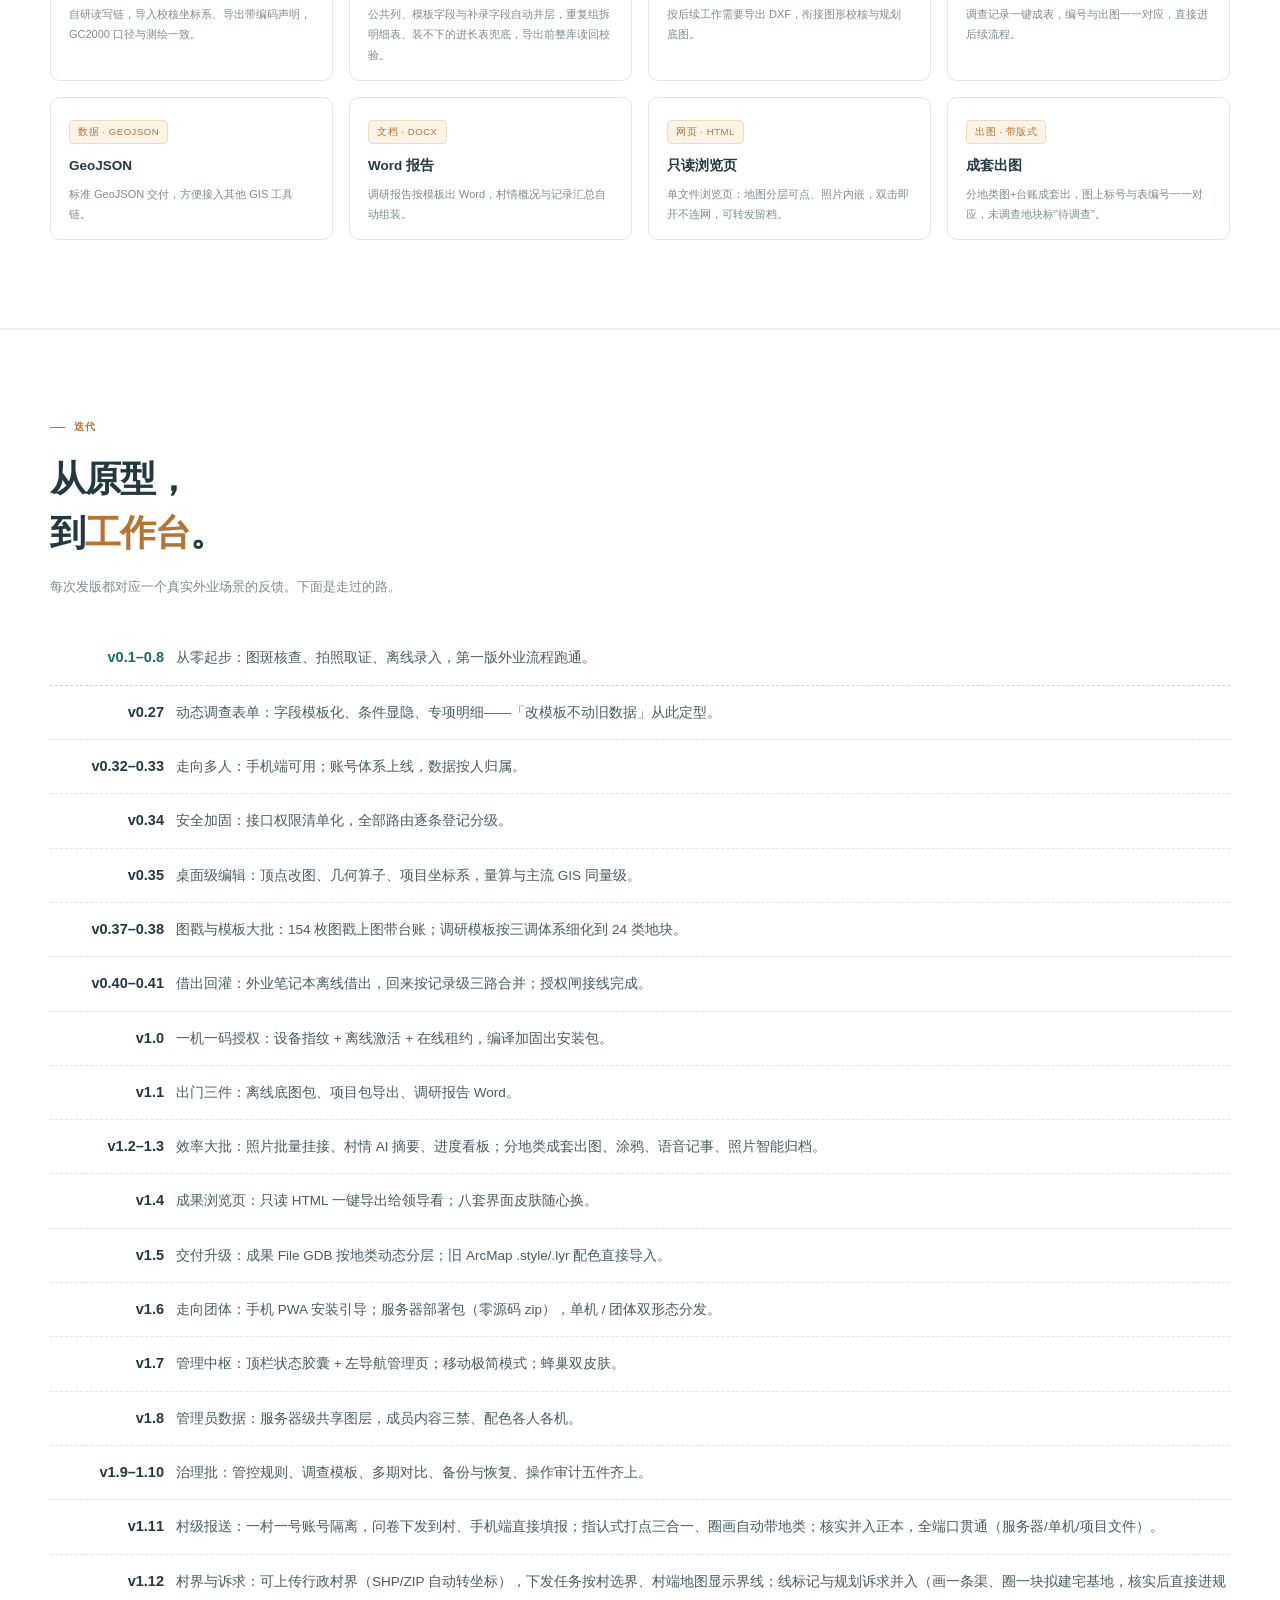
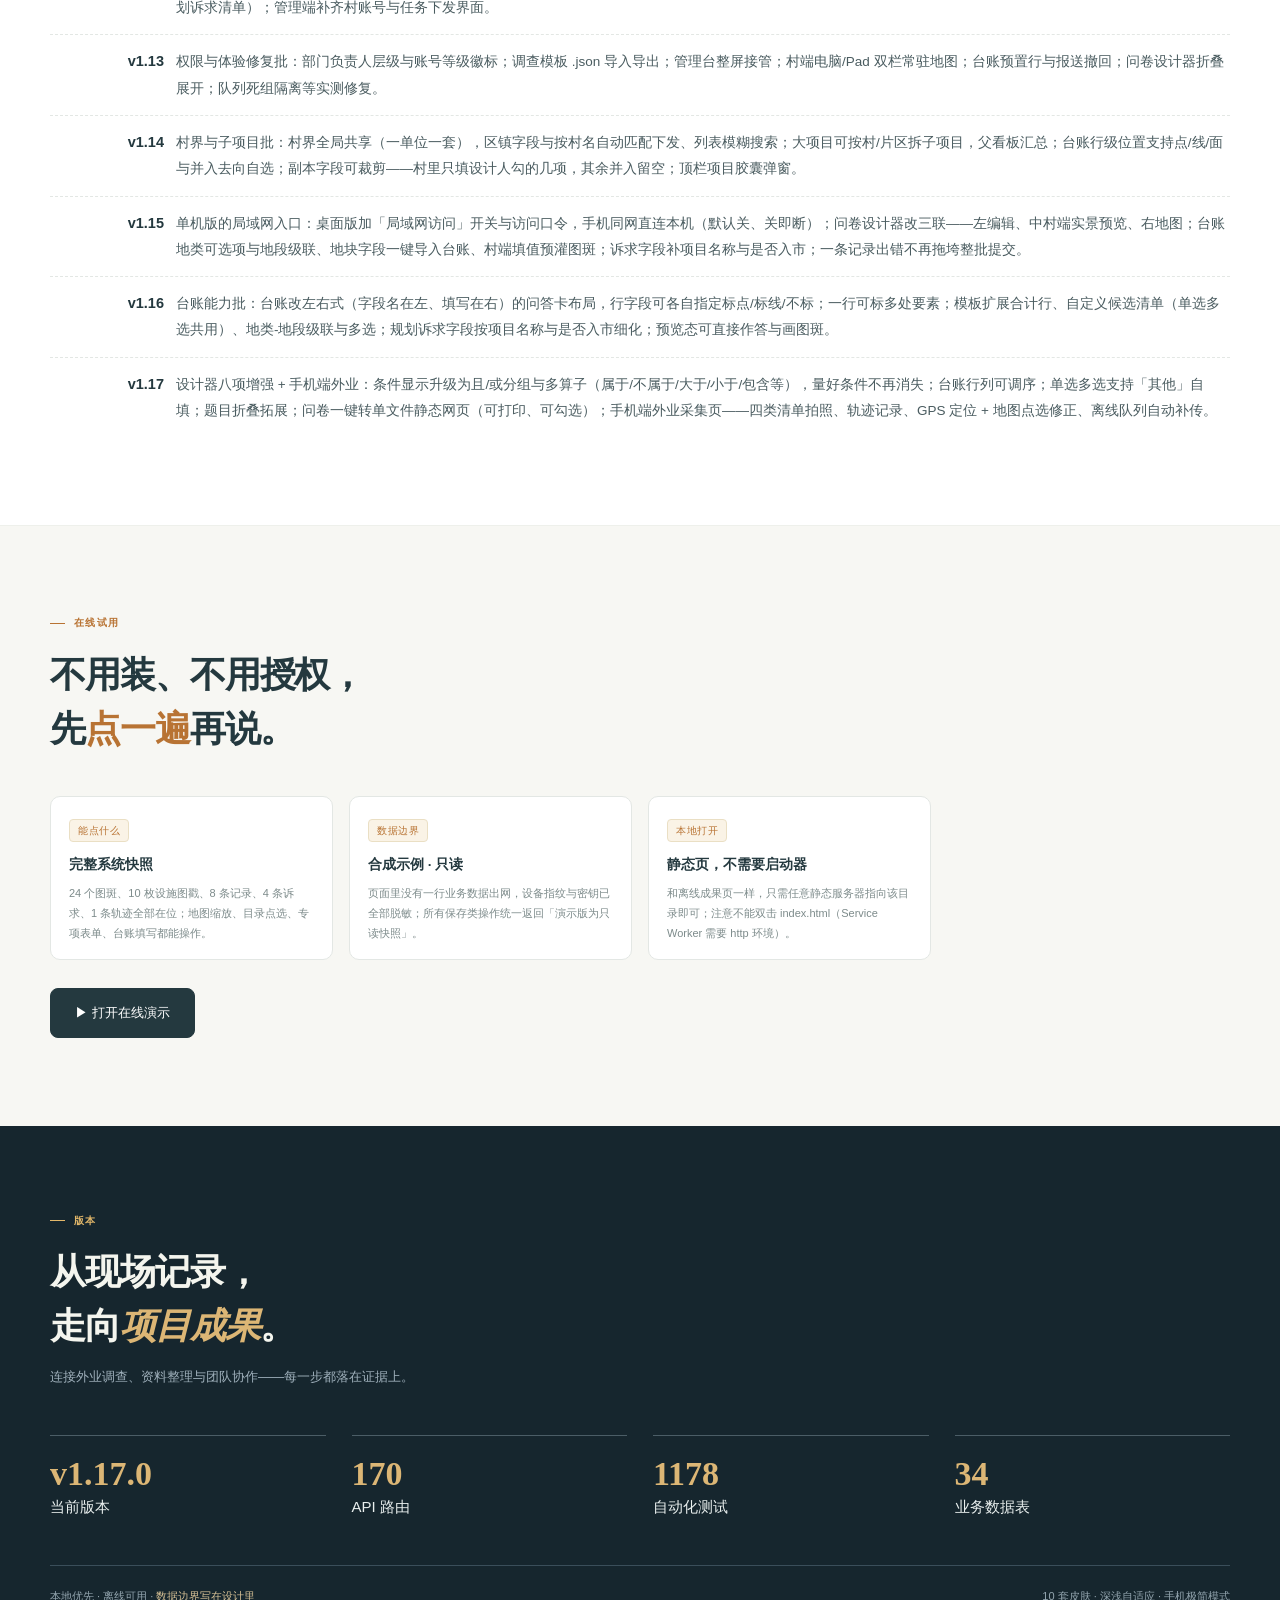
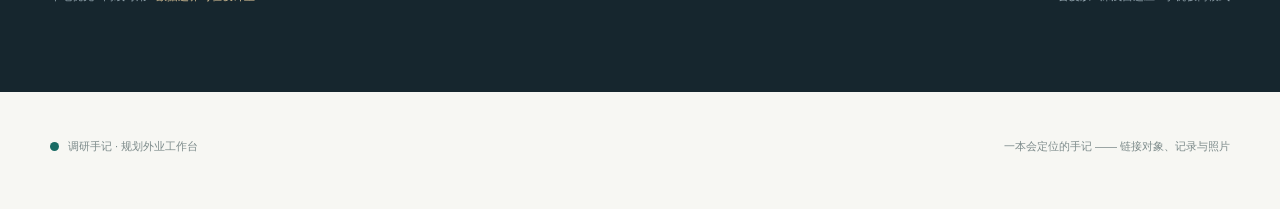
==== commit cde2501b: "上线只读演示版 /demo/ + 展示页同步 v1.17.0 演示版（3.4MB 纯静态，v1.17.0 快照）： - Service Worker 拦截 /api/* 按预置路由回放，写操作统一 4" ====
--- a/index.html
+++ b/index.html
@@ -214,8 +214,9 @@
       <a href="#ai">AI</a>
       <a href="#delivery">交付</a>
       <a href="#changelog">迭代</a>
+      <a href="#demo">在线试用</a>
       <a class="keep" href="#release">版本</a>
-      <span class="navchip">v1.15.1</span>
+      <span class="navchip">v1.17.0</span>
     </nav>
   </div>
 </header>
@@ -226,13 +227,14 @@
     <h1>一本会定位的手记，<br>把<em>对象、记录与照片</em>连在一起。</h1>
     <p class="hero-lead">调查在图上做，记录落在地块上，照片挂进对象里——外业采一遍，成果直接出。数据留在本机与内网，不出网也能干完整的活。</p>
     <div class="hero-actions">
-      <a class="btn" href="#cap">看它做什么</a>
+      <a class="btn" href="./demo/">▶ 在线试用（只读演示）</a>
+      <a class="btn secondary" href="#cap">看它做什么</a>
       <a class="btn secondary" href="#dual">怎么部署</a>
     </div>
   </div>
   <div class="wrap">
     <div class="studio reveal">
-      <div class="studio-chrome"><span class="dots"><i></i><i></i><i></i></span><span>调研手记 · 工作台示意（顶栏胶囊 + 图上作业 + 表单）</span><span class="chrome-right">v1.15.1</span></div>
+      <div class="studio-chrome"><span class="dots"><i></i><i></i><i></i></span><span>调研手记 · 工作台示意（顶栏胶囊 + 图上作业 + 表单）</span><span class="chrome-right">v1.17.0</span></div>
       <div class="studio-caps">
         <span class="cap ok"><i></i>在线 · 队列 0</span>
         <span class="cap ok"><i></i>进度 86%</span>
@@ -423,7 +425,26 @@
       <li><span class="clv">v1.13</span><p>权限与体验修复批：部门负责人层级与账号等级徽标；调查模板 .json 导入导出；管理台整屏接管；村端电脑/Pad 双栏常驻地图；台账预置行与报送撤回；问卷设计器折叠展开；队列死组隔离等实测修复。</p></li>
       <li><span class="clv">v1.14</span><p>村界与子项目批：村界全局共享（一单位一套），区镇字段与按村名自动匹配下发、列表模糊搜索；大项目可按村/片区拆子项目，父看板汇总；台账行级位置支持点/线/面与并入去向自选；副本字段可裁剪——村里只填设计人勾的几项，其余并入留空；顶栏项目胶囊弹窗。</p></li>
       <li><span class="clv">v1.15</span><p>单机版的局域网入口：桌面版加「局域网访问」开关与访问口令，手机同网直连本机（默认关、关即断）；问卷设计器改三联——左编辑、中村端实景预览、右地图；台账地类可选项与地段级联、地块字段一键导入台账、村端填值预灌图斑；诉求字段补项目名称与是否入市；一条记录出错不再拖垮整批提交。</p></li>
+      <li><span class="clv">v1.16</span><p>台账能力批：台账改左右式（字段名在左、填写在右）的问答卡布局，行字段可各自指定标点/标线/不标；一行可标多处要素；模板扩展合计行、自定义候选清单（单选多选共用）、地类-地段级联与多选；规划诉求字段按项目名称与是否入市细化；预览态可直接作答与画图斑。</p></li>
+      <li><span class="clv">v1.17</span><p>设计器八项增强 + 手机端外业：条件显示升级为且/或分组与多算子（属于/不属于/大于/小于/包含等），量好条件不再消失；台账行列可调序；单选多选支持「其他」自填；题目折叠拓展；问卷一键转单文件静态网页（可打印、可勾选）；手机端外业采集页——四类清单拍照、轨迹记录、GPS 定位 + 地图点选修正、离线队列自动补传。</p></li>
     </ol>
+  </div>
+</section>
+
+<section class="sec" id="demo">
+  <div class="wrap">
+    <div class="sec-head reveal">
+      <div class="eyebrow">在线试用</div>
+      <h2>不用装、不用授权，<br>先<em>点一遍</em>再说。</h2>
+    </div>
+    <div class="del-grid">
+      <div class="del reveal"><span class="lab">能点什么</span><h4>完整系统快照</h4><p>24 个图斑、10 枚设施图戳、8 条记录、4 条诉求、1 条轨迹全部在位；地图缩放、目录点选、专项表单、台账填写都能操作。</p></div>
+      <div class="del reveal"><span class="lab">数据边界</span><h4>合成示例 · 只读</h4><p>页面里没有一行业务数据出网，设备指纹与密钥已全部脱敏；所有保存类操作统一返回「演示版为只读快照」。</p></div>
+      <div class="del reveal"><span class="lab">本地打开</span><h4>静态页，不需要启动器</h4><p>和离线成果页一样，只需任意静态服务器指向该目录即可；注意不能双击 index.html（Service Worker 需要 http 环境）。</p></div>
+    </div>
+    <div class="hero-actions" style="justify-content:flex-start;margin-top:28px">
+      <a class="btn" href="./demo/">▶ 打开在线演示</a>
+    </div>
   </div>
 </section>
 
@@ -433,10 +454,10 @@
     <h2>从现场记录，<br>走向<em style="color:#dcb675">项目成果</em>。</h2>
     <p class="sub2">连接外业调查、资料整理与团队协作——每一步都落在证据上。</p>
     <div class="stats">
-      <span class="stat"><b>v1.15.1</b>当前版本</span>
-      <span class="stat"><b>166</b>API 路由</span>
-      <span class="stat"><b>1057</b>自动化测试</span>
-      <span class="stat"><b>31</b>业务数据表</span>
+      <span class="stat"><b>v1.17.0</b>当前版本</span>
+      <span class="stat"><b>170</b>API 路由</span>
+      <span class="stat"><b>1178</b>自动化测试</span>
+      <span class="stat"><b>34</b>业务数据表</span>
     </div>
     <div class="release-foot">
       <span>本地优先 · 离线可用 · <strong>数据边界写在设计里</strong></span>
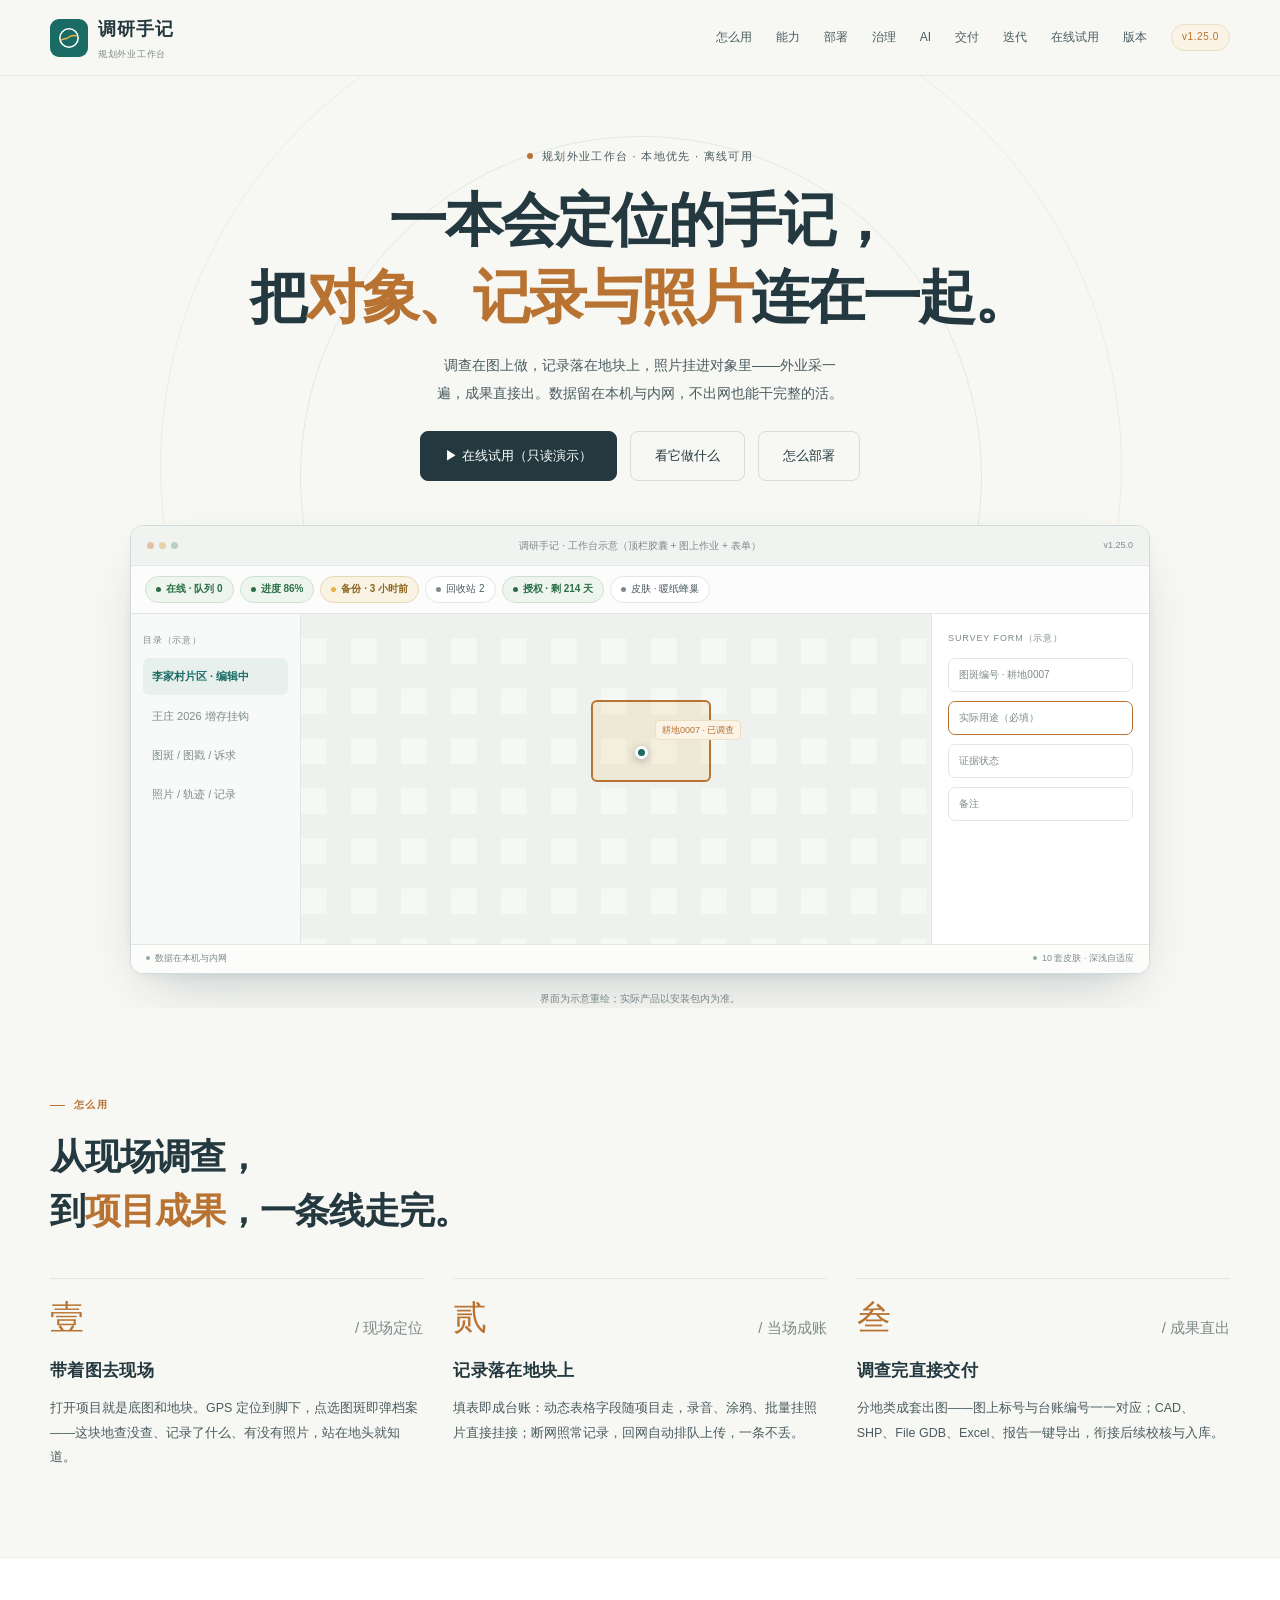
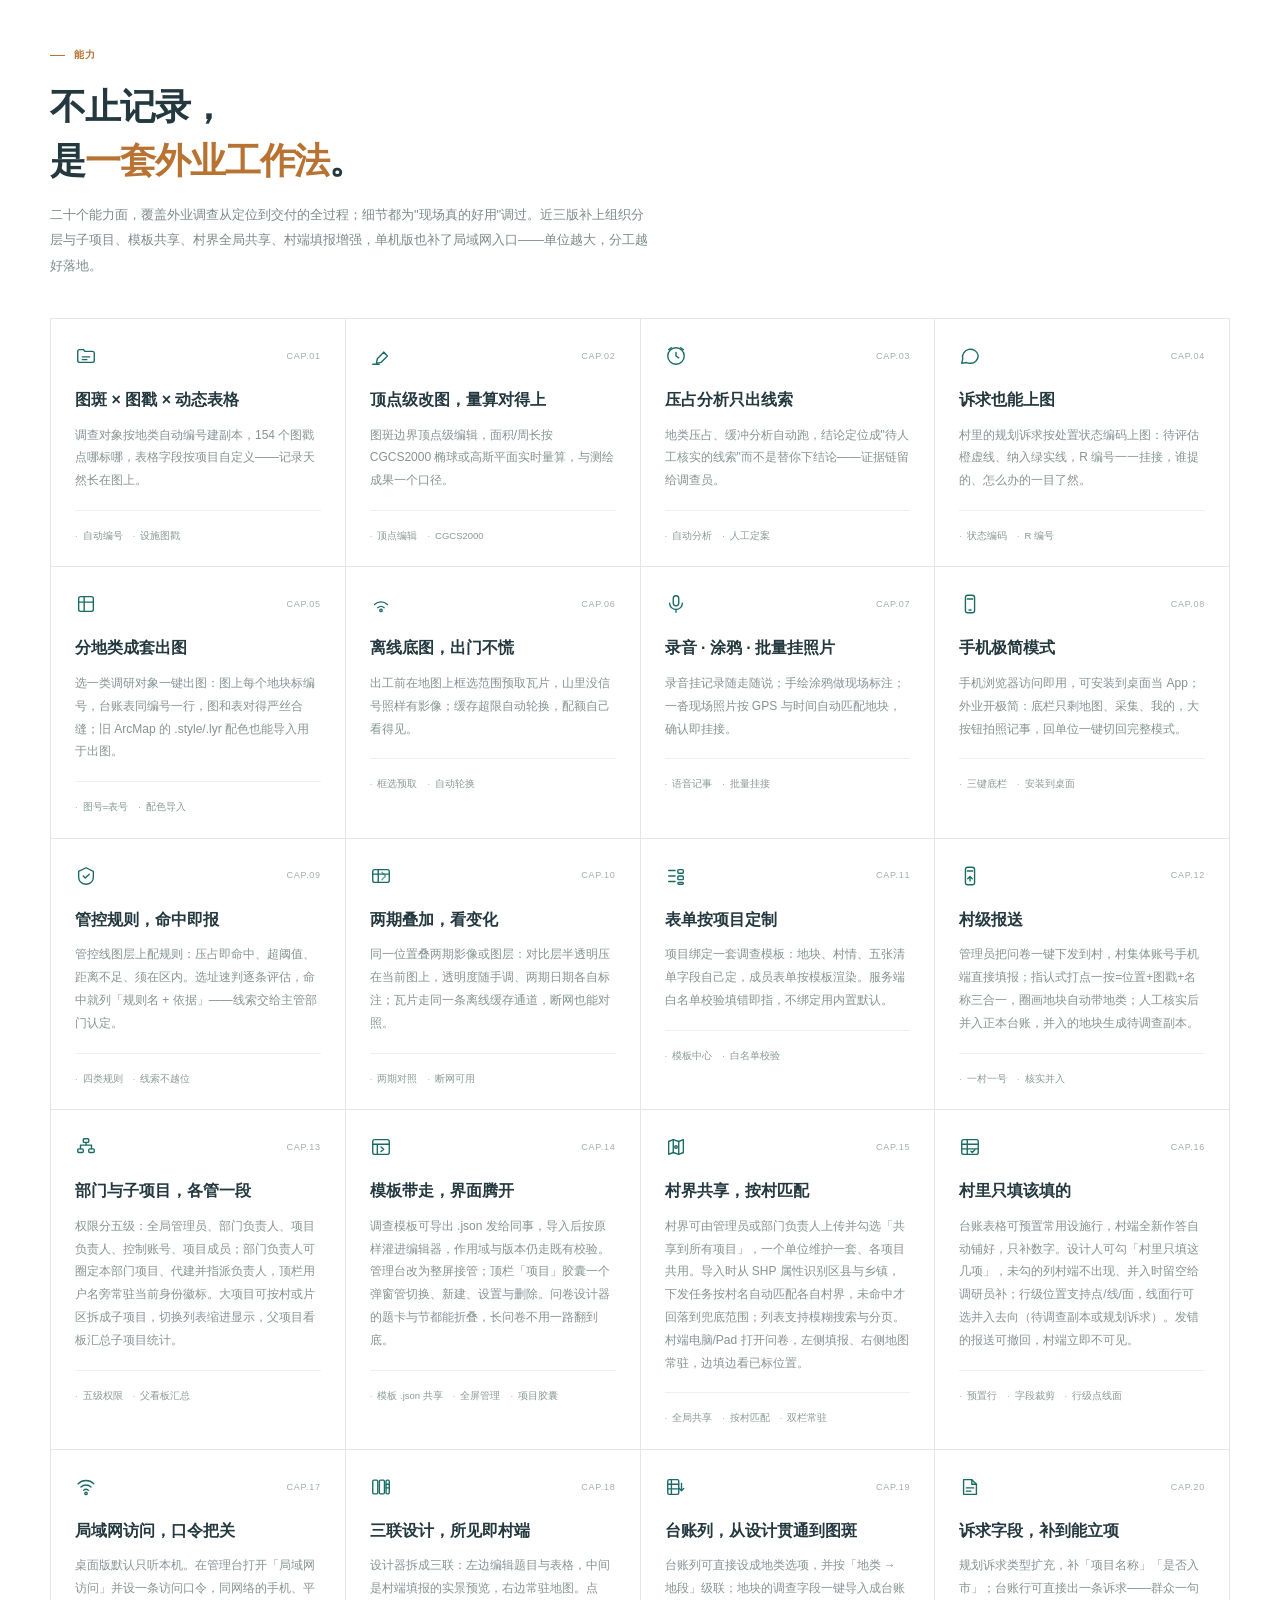
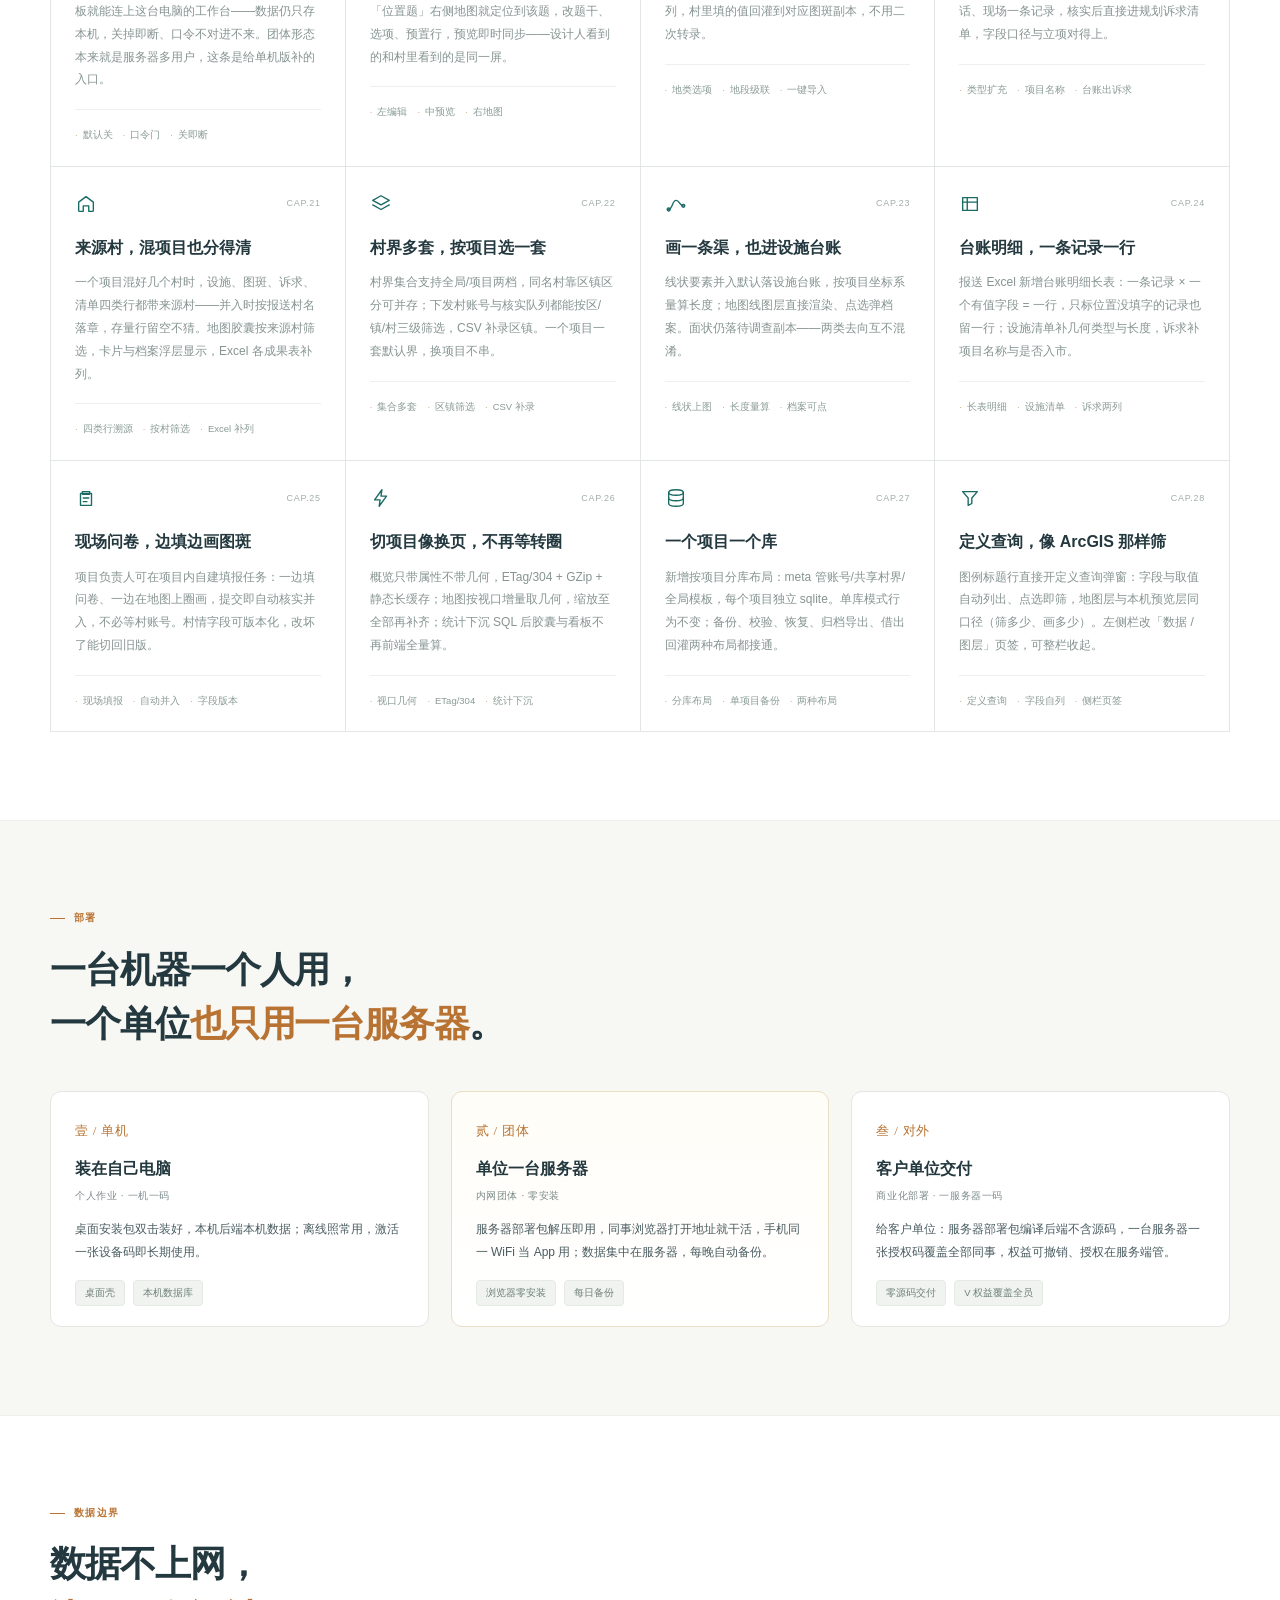
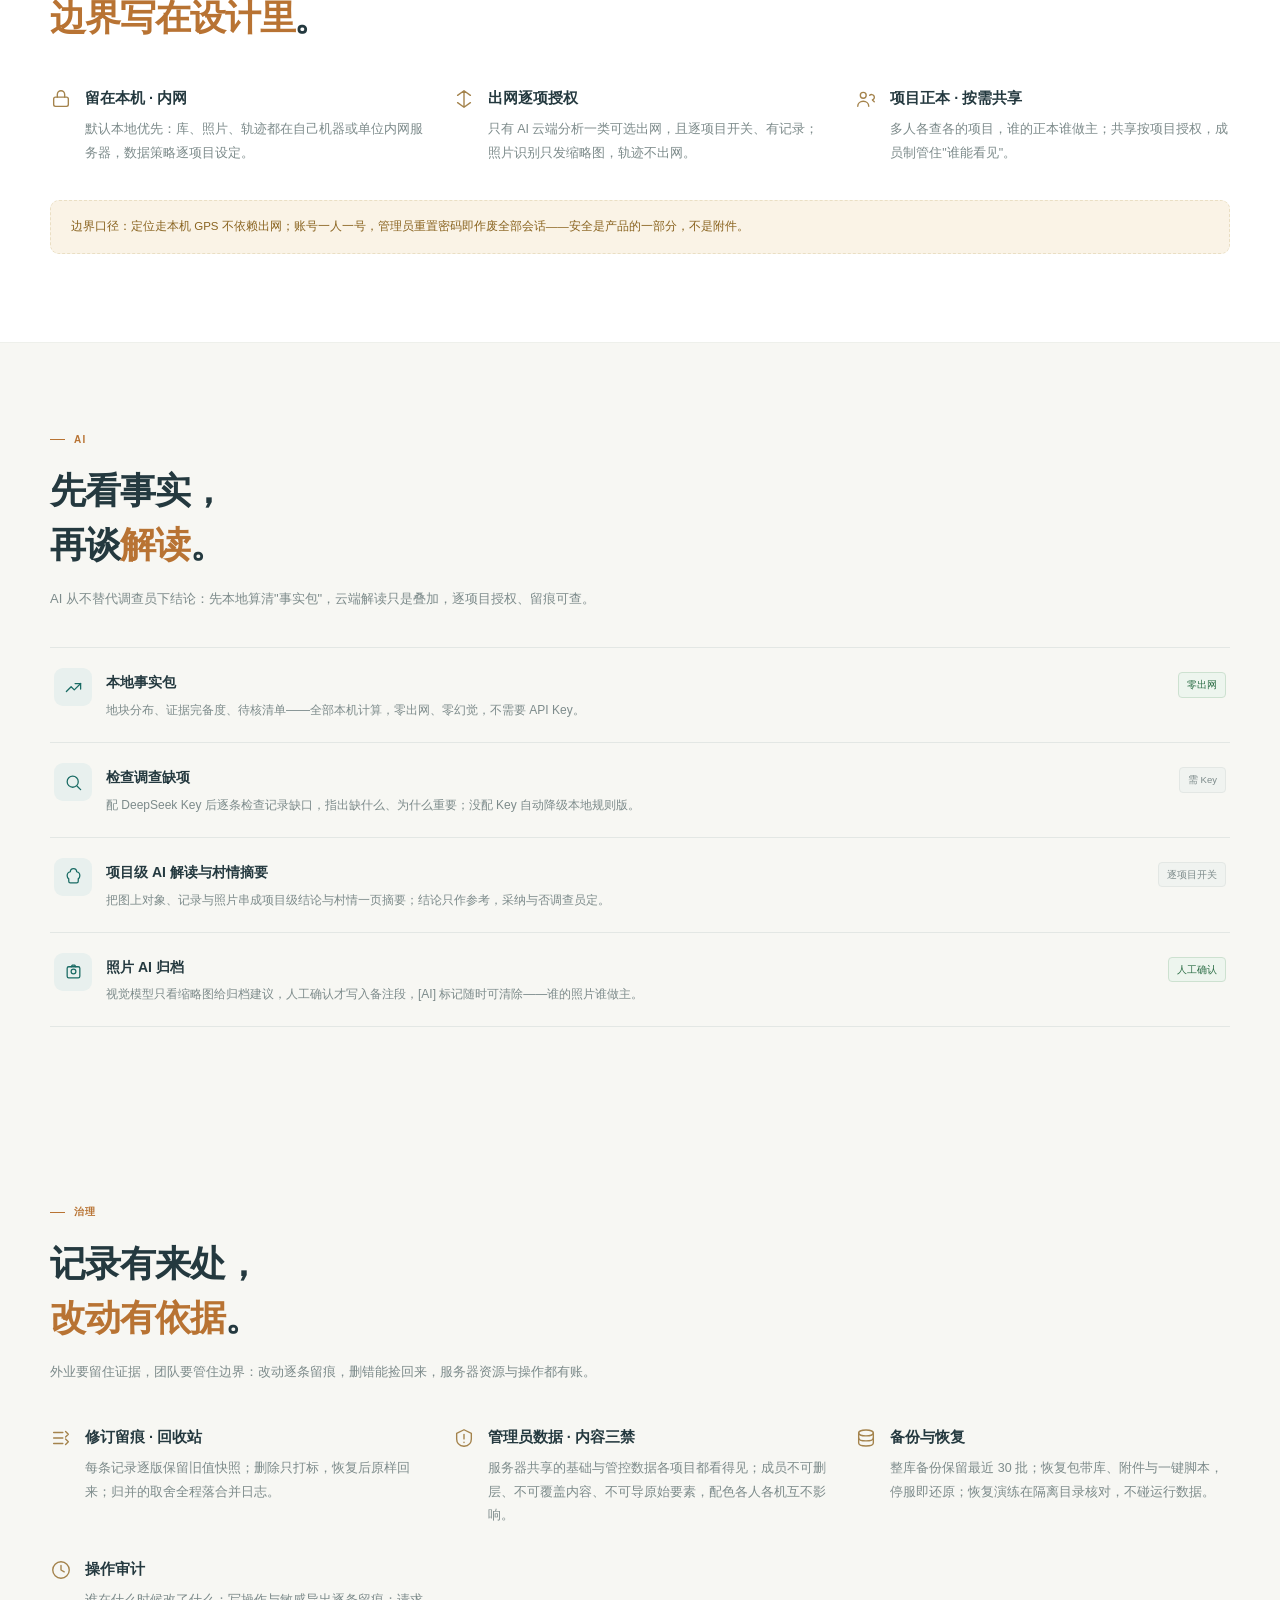
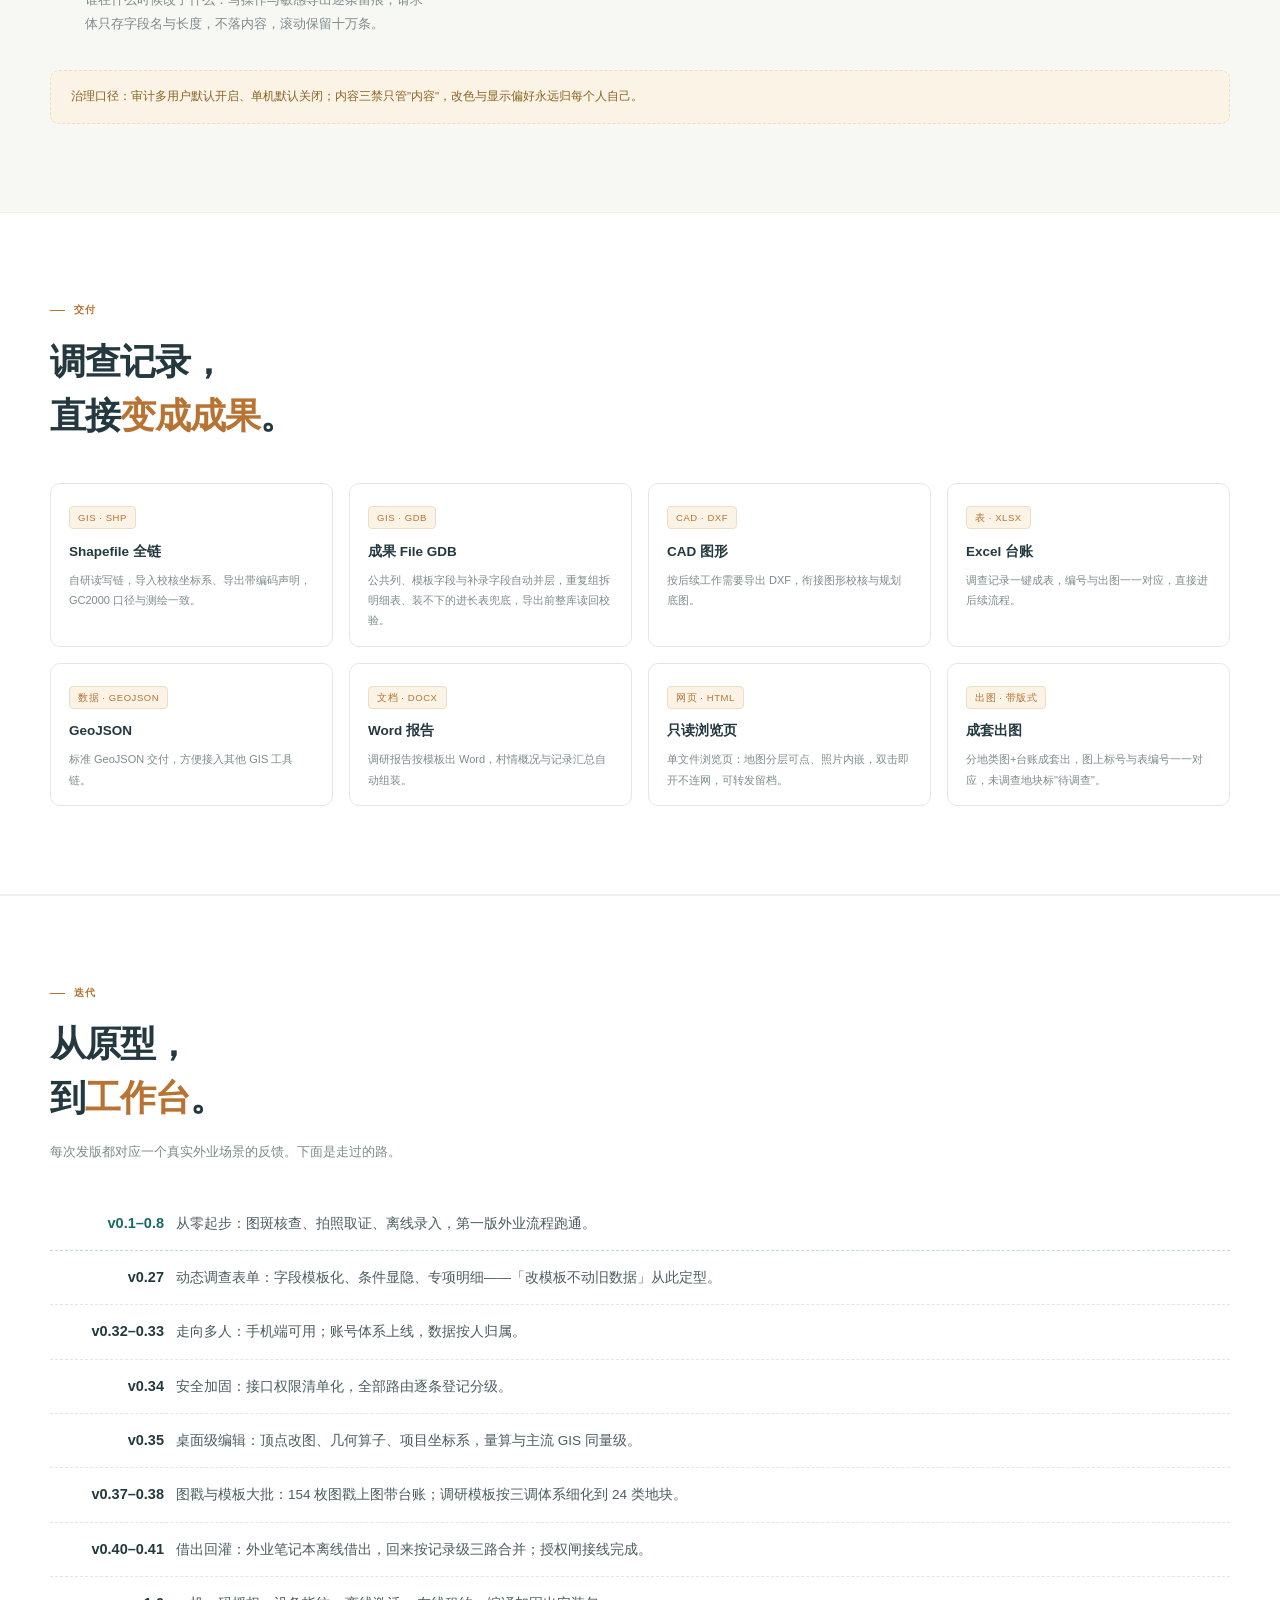
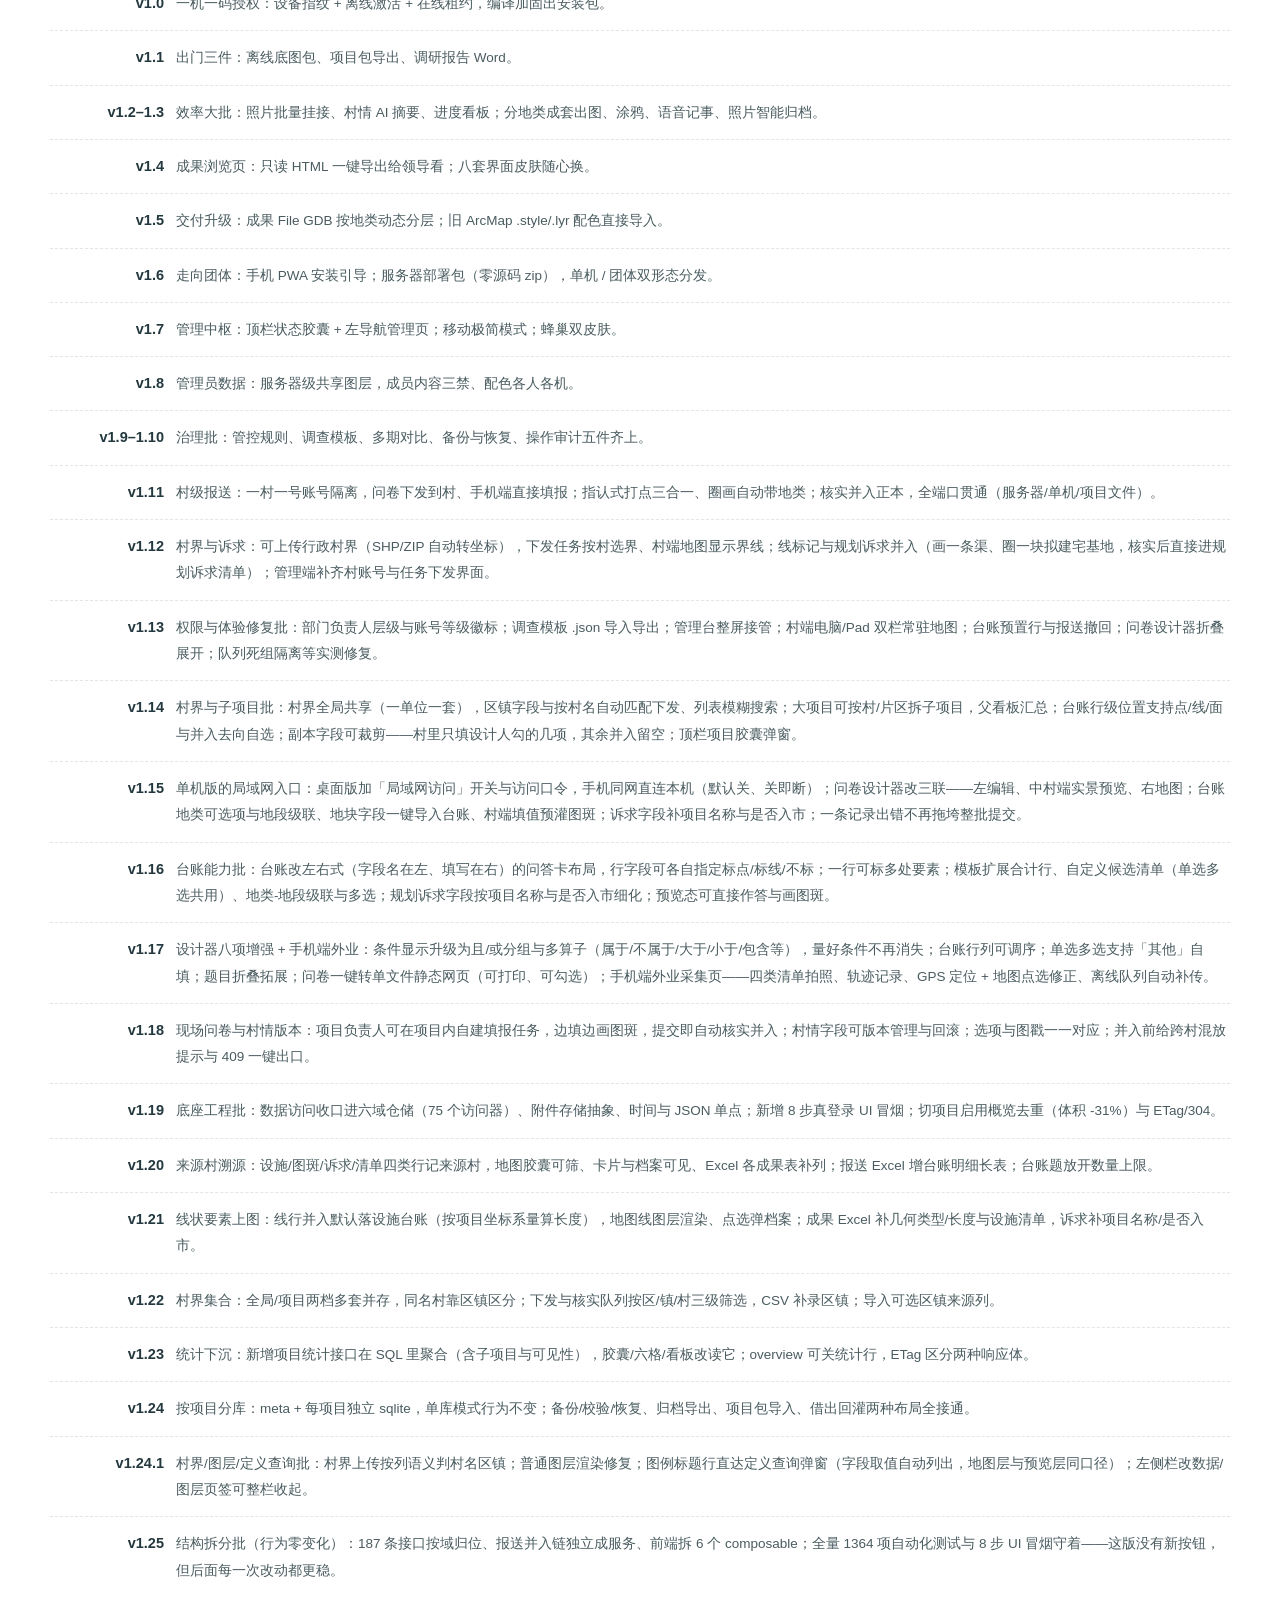
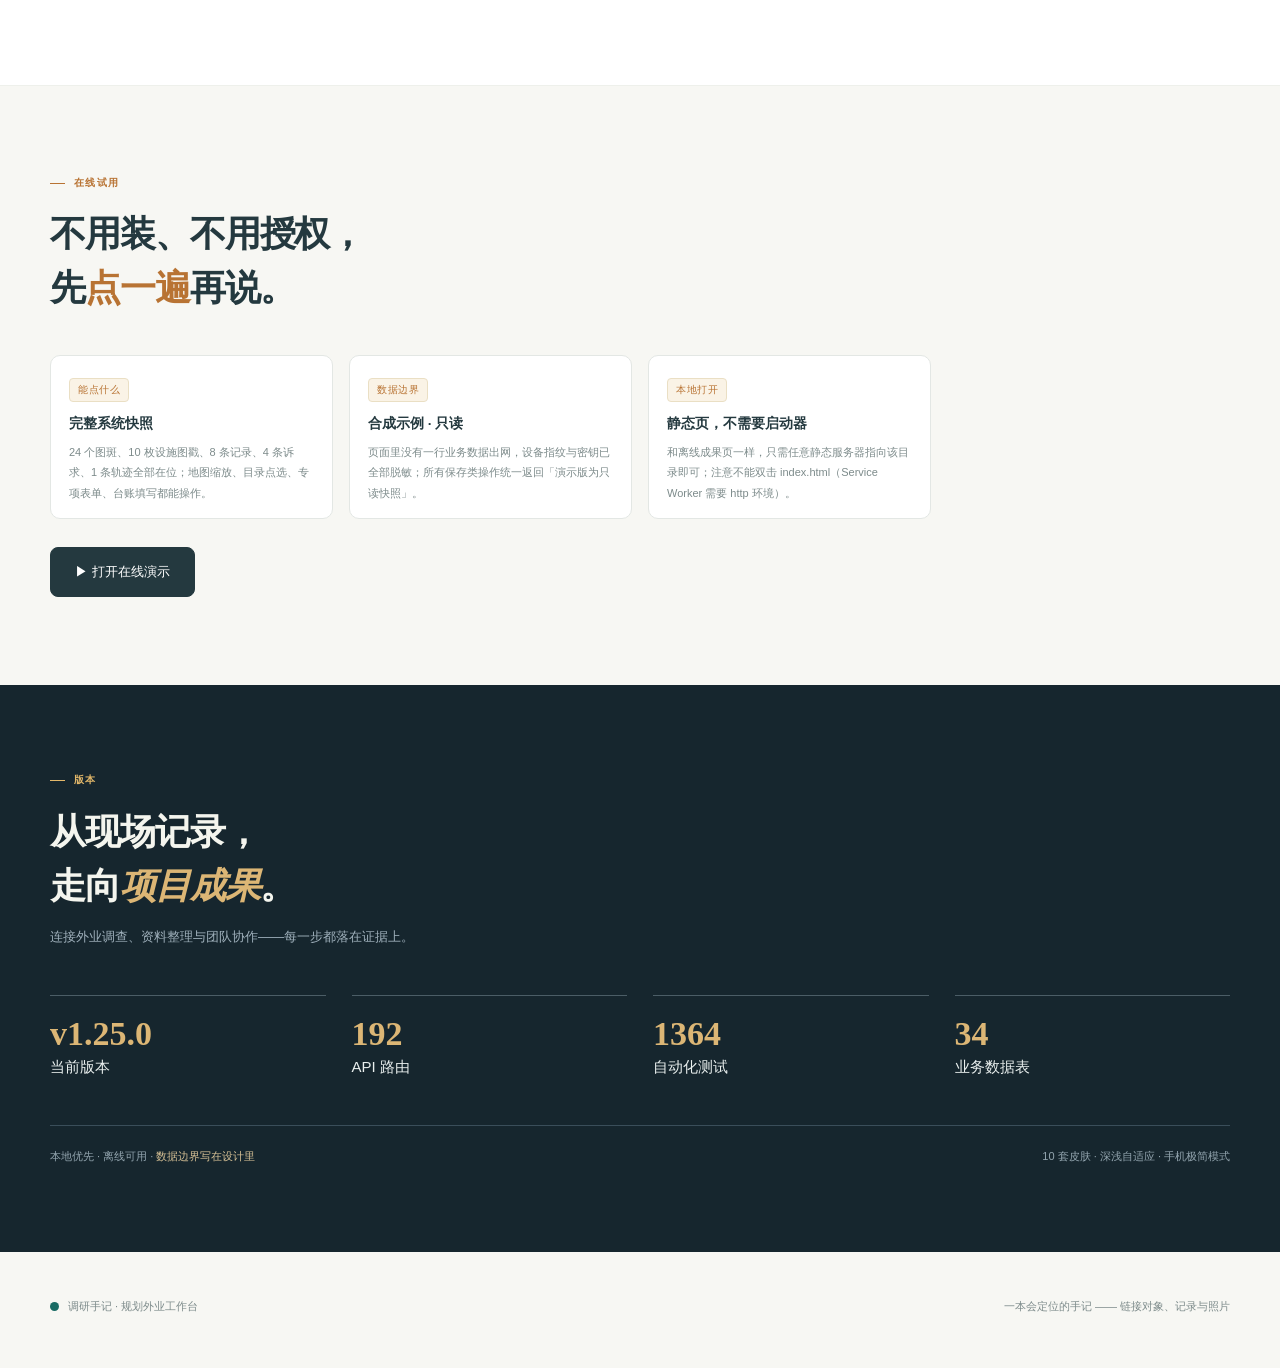
==== commit 86bf4aef: "展示页与演示版同步 v1.25.0 - 版本口径：v1.25.0 / 192 API 路由 / 1364 自动化测试 / 34 业务数据表   （版本徽标、SVG 角标、统计区、工作台示意 chrom" ====
--- a/index.html
+++ b/index.html
@@ -216,7 +216,7 @@
       <a href="#changelog">迭代</a>
       <a href="#demo">在线试用</a>
       <a class="keep" href="#release">版本</a>
-      <span class="navchip">v1.17.0</span>
+      <span class="navchip">v1.25.0</span>
     </nav>
   </div>
 </header>
@@ -234,7 +234,7 @@
   </div>
   <div class="wrap">
     <div class="studio reveal">
-      <div class="studio-chrome"><span class="dots"><i></i><i></i><i></i></span><span>调研手记 · 工作台示意（顶栏胶囊 + 图上作业 + 表单）</span><span class="chrome-right">v1.17.0</span></div>
+      <div class="studio-chrome"><span class="dots"><i></i><i></i><i></i></span><span>调研手记 · 工作台示意（顶栏胶囊 + 图上作业 + 表单）</span><span class="chrome-right">v1.25.0</span></div>
       <div class="studio-caps">
         <span class="cap ok"><i></i>在线 · 队列 0</span>
         <span class="cap ok"><i></i>进度 86%</span>
@@ -311,6 +311,14 @@
       <div class="ccap reveal"><div class="ccap-top"><svg viewBox="0 0 24 24"><rect x="3" y="4.5" width="5.5" height="15" rx="1.2"/><rect x="10.25" y="4.5" width="5.5" height="15" rx="1.2"/><rect x="17.5" y="4.5" width="3.5" height="15" rx="1.2"/><path d="M17.5 9h3.5M17.5 13h3.5"/></svg><span class="ccap-code">CAP.18</span></div><h3>三联设计，所见即村端</h3><p>设计器拆成三联：左边编辑题目与表格，中间是村端填报的实景预览，右边常驻地图。点「位置题」右侧地图就定位到该题，改题干、选项、预置行，预览即时同步——设计人看到的和村里看到的是同一屏。</p><div class="ccap-tags"><span>左编辑</span><span>中预览</span><span>右地图</span></div></div>
       <div class="ccap reveal"><div class="ccap-top"><svg viewBox="0 0 24 24"><rect x="3" y="4" width="12" height="16" rx="1.5"/><path d="M3 9h12M3 14h12M7 4v16"/><path d="M18 8v8M15.5 13.5L18 16l2.5-2.5"/></svg><span class="ccap-code">CAP.19</span></div><h3>台账列，从设计贯通到图斑</h3><p>台账列可直接设成地类选项，并按「地类 → 地段」级联；地块的调查字段一键导入成台账列，村里填的值回灌到对应图斑副本，不用二次转录。</p><div class="ccap-tags"><span>地类选项</span><span>地段级联</span><span>一键导入</span></div></div>
       <div class="ccap reveal"><div class="ccap-top"><svg viewBox="0 0 24 24"><path d="M5 4h9l5 5v11H5z"/><path d="M14 4v5h5"/><path d="M8 13h8M8 16.5h5"/></svg><span class="ccap-code">CAP.20</span></div><h3>诉求字段，补到能立项</h3><p>规划诉求类型扩充，补「项目名称」「是否入市」；台账行可直接出一条诉求——群众一句话、现场一条记录，核实后直接进规划诉求清单，字段口径与立项对得上。</p><div class="ccap-tags"><span>类型扩充</span><span>项目名称</span><span>台账出诉求</span></div></div>
+      <div class="ccap reveal"><div class="ccap-top"><svg viewBox="0 0 24 24"><path d="M4 10 12 4l8 6v9a1 1 0 0 1-1 1h-4v-6H9v6H5a1 1 0 0 1-1-1z"/></svg><span class="ccap-code">CAP.21</span></div><h3>来源村，混项目也分得清</h3><p>一个项目混好几个村时，设施、图斑、诉求、清单四类行都带来源村——并入时按报送村名落章，存量行留空不猜。地图胶囊按来源村筛选，卡片与档案浮层显示，Excel 各成果表补列。</p><div class="ccap-tags"><span>四类行溯源</span><span>按村筛选</span><span>Excel 补列</span></div></div>
+      <div class="ccap reveal"><div class="ccap-top"><svg viewBox="0 0 24 24"><path d="M12 3 3 8l9 5 9-5z"/><path d="M3 13l9 5 9-5"/></svg><span class="ccap-code">CAP.22</span></div><h3>村界多套，按项目选一套</h3><p>村界集合支持全局/项目两档，同名村靠区镇区分可并存；下发村账号与核实队列都能按区/镇/村三级筛选，CSV 补录区镇。一个项目一套默认界，换项目不串。</p><div class="ccap-tags"><span>集合多套</span><span>区镇筛选</span><span>CSV 补录</span></div></div>
+      <div class="ccap reveal"><div class="ccap-top"><svg viewBox="0 0 24 24"><path d="M4 18c4 0 4-10 8-10s4 6 8 6"/><circle cx="4" cy="18" r="1.6"/><circle cx="20" cy="14" r="1.6"/></svg><span class="ccap-code">CAP.23</span></div><h3>画一条渠，也进设施台账</h3><p>线状要素并入默认落设施台账，按项目坐标系量算长度；地图线图层直接渲染、点选弹档案。面状仍落待调查副本——两类去向互不混淆。</p><div class="ccap-tags"><span>线状上图</span><span>长度量算</span><span>档案可点</span></div></div>
+      <div class="ccap reveal"><div class="ccap-top"><svg viewBox="0 0 24 24"><path d="M4 5h16v14H4z"/><path d="M4 10h16M9 5v14"/></svg><span class="ccap-code">CAP.24</span></div><h3>台账明细，一条记录一行</h3><p>报送 Excel 新增台账明细长表：一条记录 × 一个有值字段 = 一行，只标位置没填字的记录也留一行；设施清单补几何类型与长度，诉求补项目名称与是否入市。</p><div class="ccap-tags"><span>长表明细</span><span>设施清单</span><span>诉求两列</span></div></div>
+      <div class="ccap reveal"><div class="ccap-top"><svg viewBox="0 0 24 24"><path d="M8 5h8v3H8z"/><path d="M6 7h12v13H6z"/><path d="M9 12h6M9 16h4"/></svg><span class="ccap-code">CAP.25</span></div><h3>现场问卷，边填边画图斑</h3><p>项目负责人可在项目内自建填报任务：一边填问卷、一边在地图上圈画，提交即自动核实并入，不必等村账号。村情字段可版本化，改坏了能切回旧版。</p><div class="ccap-tags"><span>现场填报</span><span>自动并入</span><span>字段版本</span></div></div>
+      <div class="ccap reveal"><div class="ccap-top"><svg viewBox="0 0 24 24"><path d="M13 3 5 14h6l-1 7 8-11h-6z"/></svg><span class="ccap-code">CAP.26</span></div><h3>切项目像换页，不再等转圈</h3><p>概览只带属性不带几何，ETag/304 + GZip + 静态长缓存；地图按视口增量取几何，缩放至全部再补齐；统计下沉 SQL 后胶囊与看板不再前端全量算。</p><div class="ccap-tags"><span>视口几何</span><span>ETag/304</span><span>统计下沉</span></div></div>
+      <div class="ccap reveal"><div class="ccap-top"><svg viewBox="0 0 24 24"><ellipse cx="12" cy="6" rx="8" ry="3"/><path d="M4 6v12c0 1.7 3.6 3 8 3s8-1.3 8-3V6"/><path d="M4 12c0 1.7 3.6 3 8 3s8-1.3 8-3"/></svg><span class="ccap-code">CAP.27</span></div><h3>一个项目一个库</h3><p>新增按项目分库布局：meta 管账号/共享村界/全局模板，每个项目独立 sqlite。单库模式行为不变；备份、校验、恢复、归档导出、借出回灌两种布局都接通。</p><div class="ccap-tags"><span>分库布局</span><span>单项目备份</span><span>两种布局</span></div></div>
+      <div class="ccap reveal"><div class="ccap-top"><svg viewBox="0 0 24 24"><path d="M4 5h16l-6 7v6l-4 2v-8z"/></svg><span class="ccap-code">CAP.28</span></div><h3>定义查询，像 ArcGIS 那样筛</h3><p>图例标题行直接开定义查询弹窗：字段与取值自动列出、点选即筛，地图层与本机预览层同口径（筛多少、画多少）。左侧栏改「数据 / 图层」页签，可整栏收起。</p><div class="ccap-tags"><span>定义查询</span><span>字段自列</span><span>侧栏页签</span></div></div>
     </div>
   </div>
 </section>
@@ -427,6 +435,15 @@
       <li><span class="clv">v1.15</span><p>单机版的局域网入口：桌面版加「局域网访问」开关与访问口令，手机同网直连本机（默认关、关即断）；问卷设计器改三联——左编辑、中村端实景预览、右地图；台账地类可选项与地段级联、地块字段一键导入台账、村端填值预灌图斑；诉求字段补项目名称与是否入市；一条记录出错不再拖垮整批提交。</p></li>
       <li><span class="clv">v1.16</span><p>台账能力批：台账改左右式（字段名在左、填写在右）的问答卡布局，行字段可各自指定标点/标线/不标；一行可标多处要素；模板扩展合计行、自定义候选清单（单选多选共用）、地类-地段级联与多选；规划诉求字段按项目名称与是否入市细化；预览态可直接作答与画图斑。</p></li>
       <li><span class="clv">v1.17</span><p>设计器八项增强 + 手机端外业：条件显示升级为且/或分组与多算子（属于/不属于/大于/小于/包含等），量好条件不再消失；台账行列可调序；单选多选支持「其他」自填；题目折叠拓展；问卷一键转单文件静态网页（可打印、可勾选）；手机端外业采集页——四类清单拍照、轨迹记录、GPS 定位 + 地图点选修正、离线队列自动补传。</p></li>
+          <li><span class="clv">v1.18</span><p>现场问卷与村情版本：项目负责人可在项目内自建填报任务，边填边画图斑，提交即自动核实并入；村情字段可版本管理与回滚；选项与图戳一一对应；并入前给跨村混放提示与 409 一键出口。</p></li>
+      <li><span class="clv">v1.19</span><p>底座工程批：数据访问收口进六域仓储（75 个访问器）、附件存储抽象、时间与 JSON 单点；新增 8 步真登录 UI 冒烟；切项目启用概览去重（体积 -31%）与 ETag/304。</p></li>
+      <li><span class="clv">v1.20</span><p>来源村溯源：设施/图斑/诉求/清单四类行记来源村，地图胶囊可筛、卡片与档案可见、Excel 各成果表补列；报送 Excel 增台账明细长表；台账题放开数量上限。</p></li>
+      <li><span class="clv">v1.21</span><p>线状要素上图：线行并入默认落设施台账（按项目坐标系量算长度），地图线图层渲染、点选弹档案；成果 Excel 补几何类型/长度与设施清单，诉求补项目名称/是否入市。</p></li>
+      <li><span class="clv">v1.22</span><p>村界集合：全局/项目两档多套并存，同名村靠区镇区分；下发与核实队列按区/镇/村三级筛选，CSV 补录区镇；导入可选区镇来源列。</p></li>
+      <li><span class="clv">v1.23</span><p>统计下沉：新增项目统计接口在 SQL 里聚合（含子项目与可见性），胶囊/六格/看板改读它；overview 可关统计行，ETag 区分两种响应体。</p></li>
+      <li><span class="clv">v1.24</span><p>按项目分库：meta + 每项目独立 sqlite，单库模式行为不变；备份/校验/恢复、归档导出、项目包导入、借出回灌两种布局全接通。</p></li>
+      <li><span class="clv">v1.24.1</span><p>村界/图层/定义查询批：村界上传按列语义判村名区镇；普通图层渲染修复；图例标题行直达定义查询弹窗（字段取值自动列出，地图层与预览层同口径）；左侧栏改数据/图层页签可整栏收起。</p></li>
+      <li><span class="clv">v1.25</span><p>结构拆分批（行为零变化）：187 条接口按域归位、报送并入链独立成服务、前端拆 6 个 composable；全量 1364 项自动化测试与 8 步 UI 冒烟守着——这版没有新按钮，但后面每一次改动都更稳。</p></li>
     </ol>
   </div>
 </section>
@@ -454,9 +471,9 @@
     <h2>从现场记录，<br>走向<em style="color:#dcb675">项目成果</em>。</h2>
     <p class="sub2">连接外业调查、资料整理与团队协作——每一步都落在证据上。</p>
     <div class="stats">
-      <span class="stat"><b>v1.17.0</b>当前版本</span>
-      <span class="stat"><b>170</b>API 路由</span>
-      <span class="stat"><b>1178</b>自动化测试</span>
+      <span class="stat"><b>v1.25.0</b>当前版本</span>
+      <span class="stat"><b>192</b>API 路由</span>
+      <span class="stat"><b>1364</b>自动化测试</span>
       <span class="stat"><b>34</b>业务数据表</span>
     </div>
     <div class="release-foot">
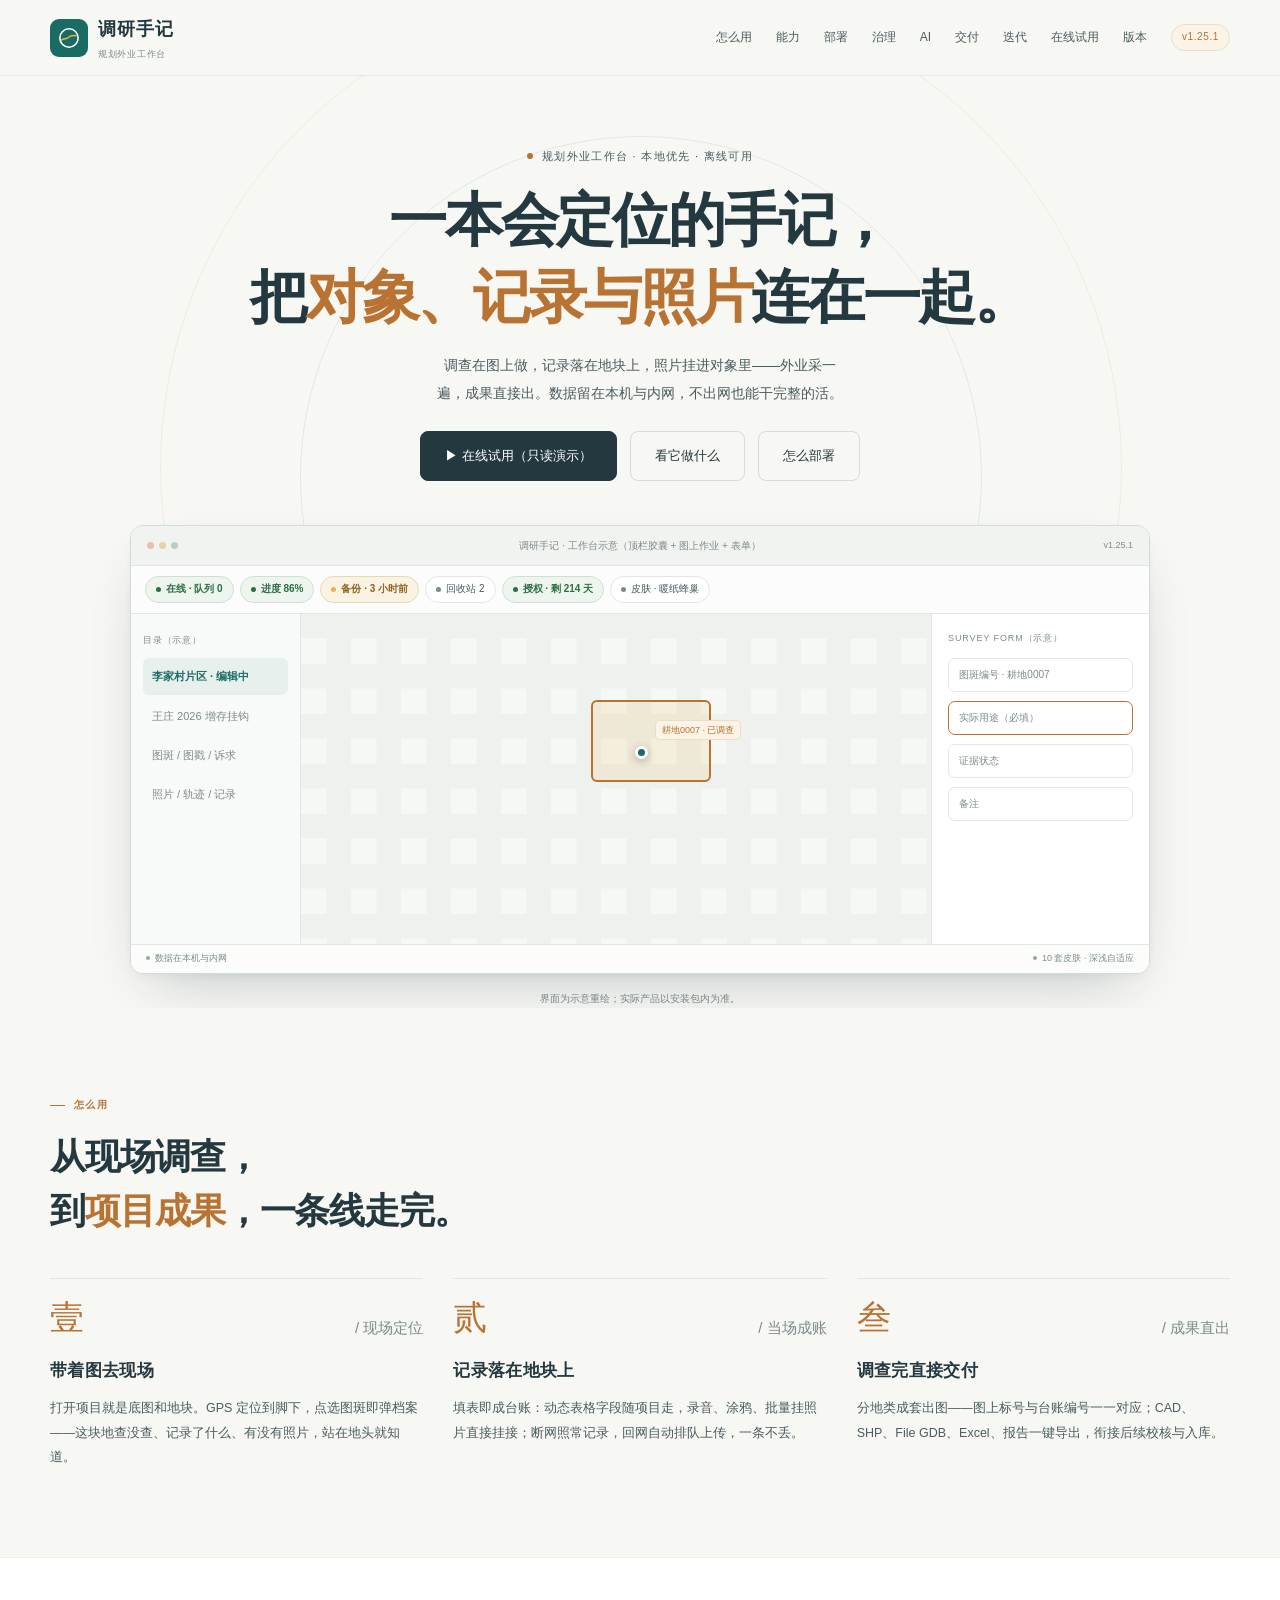
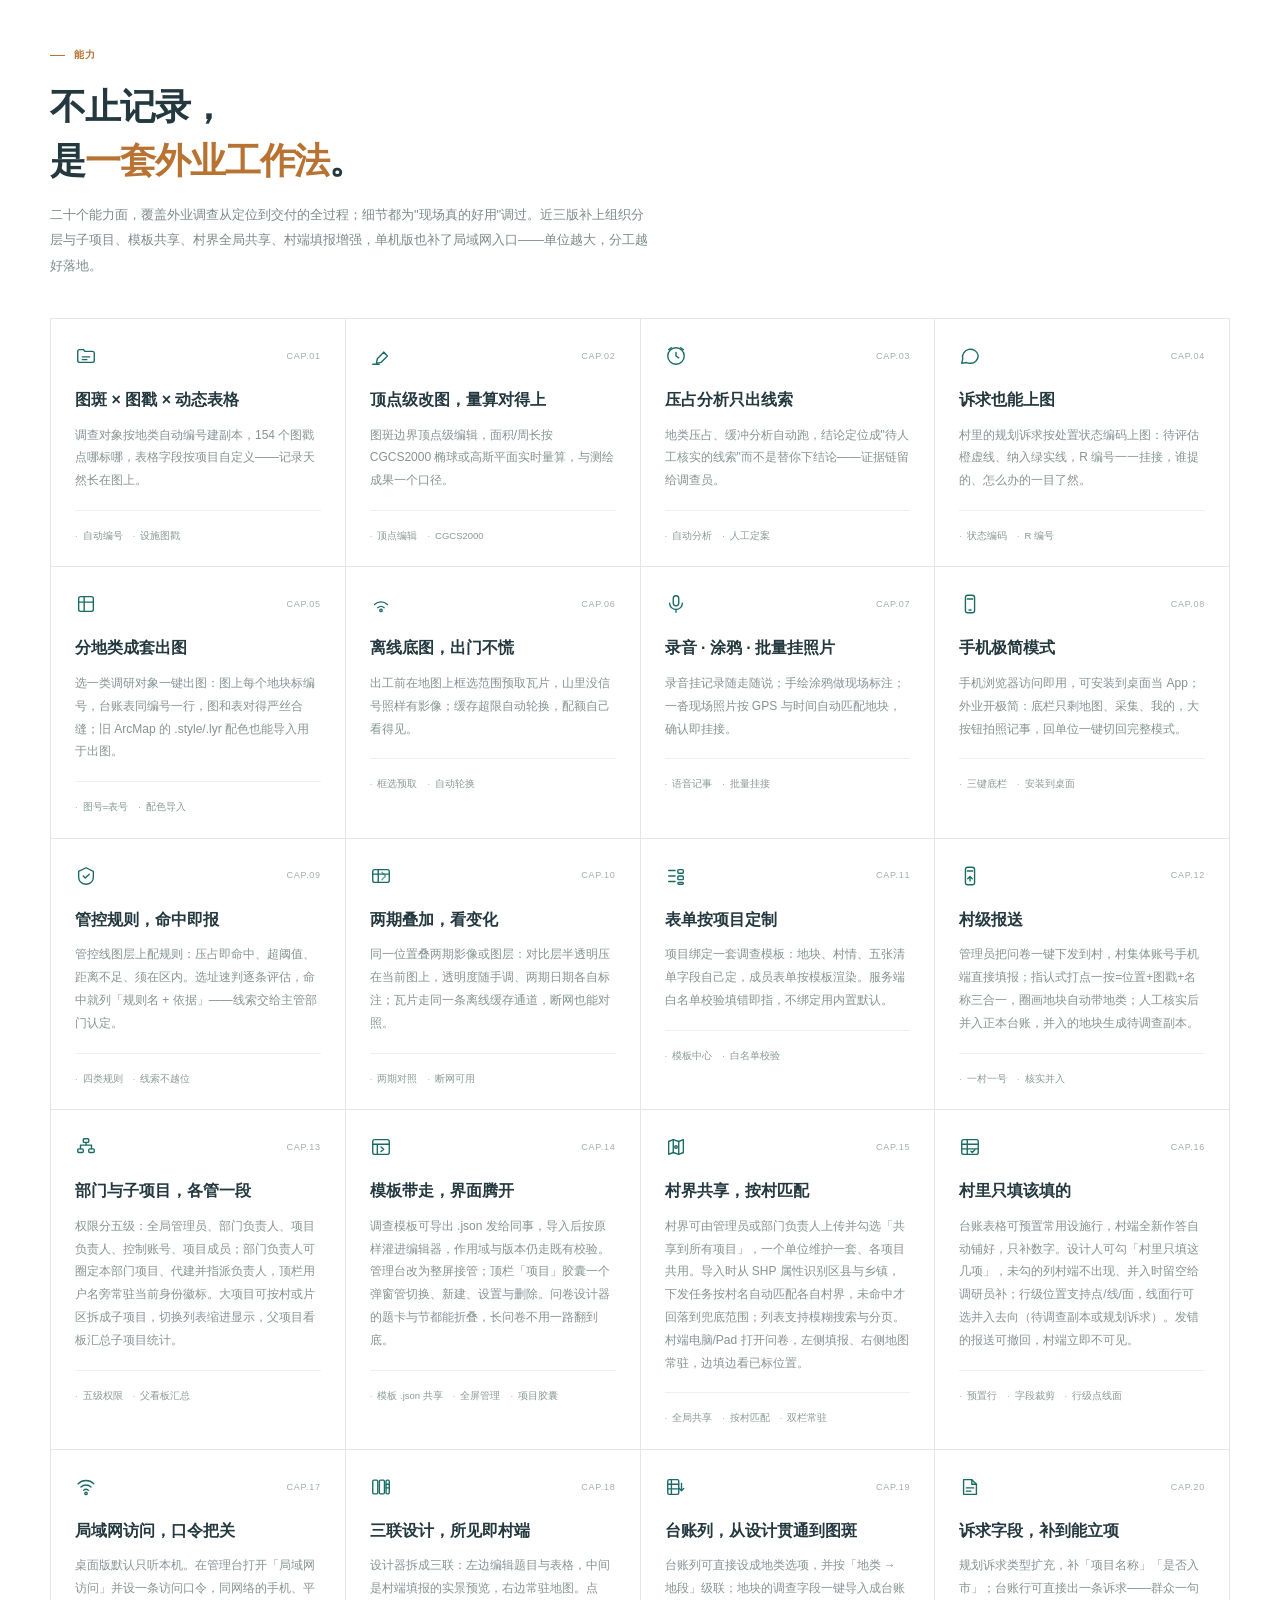
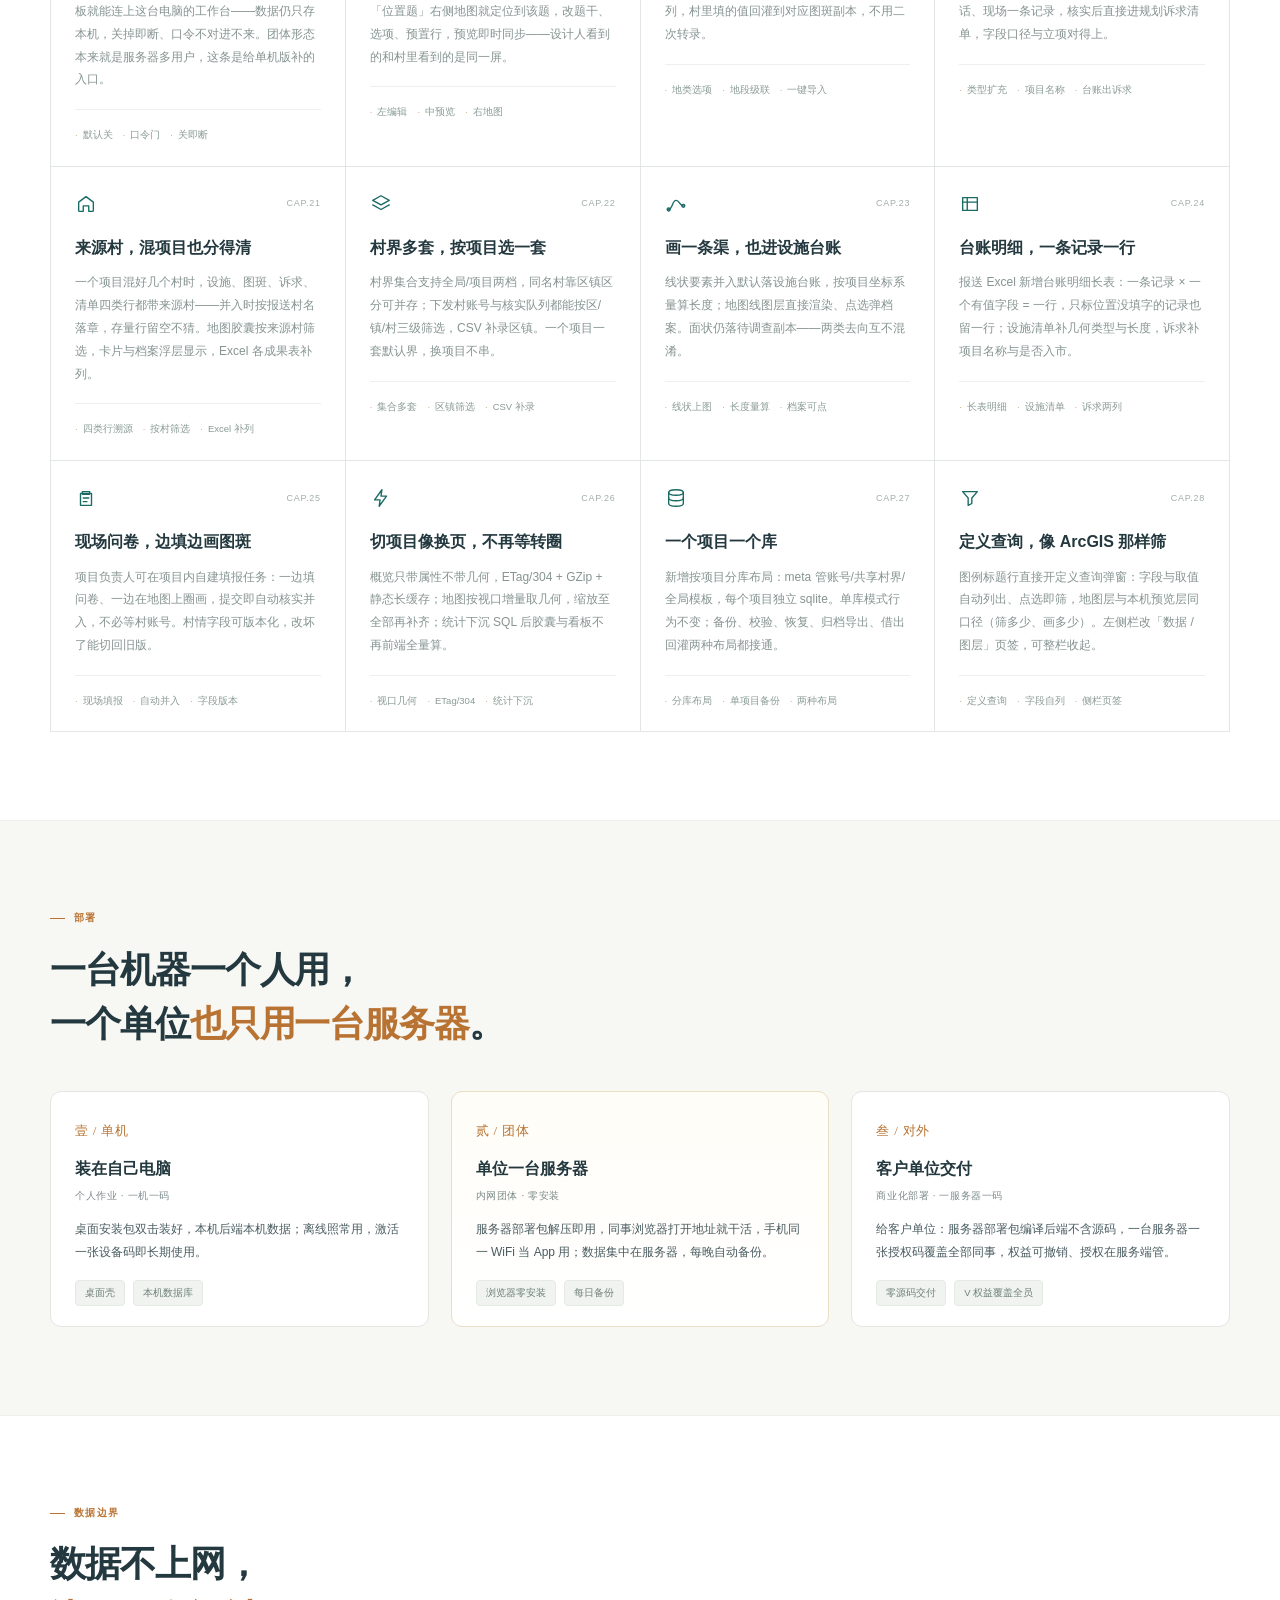
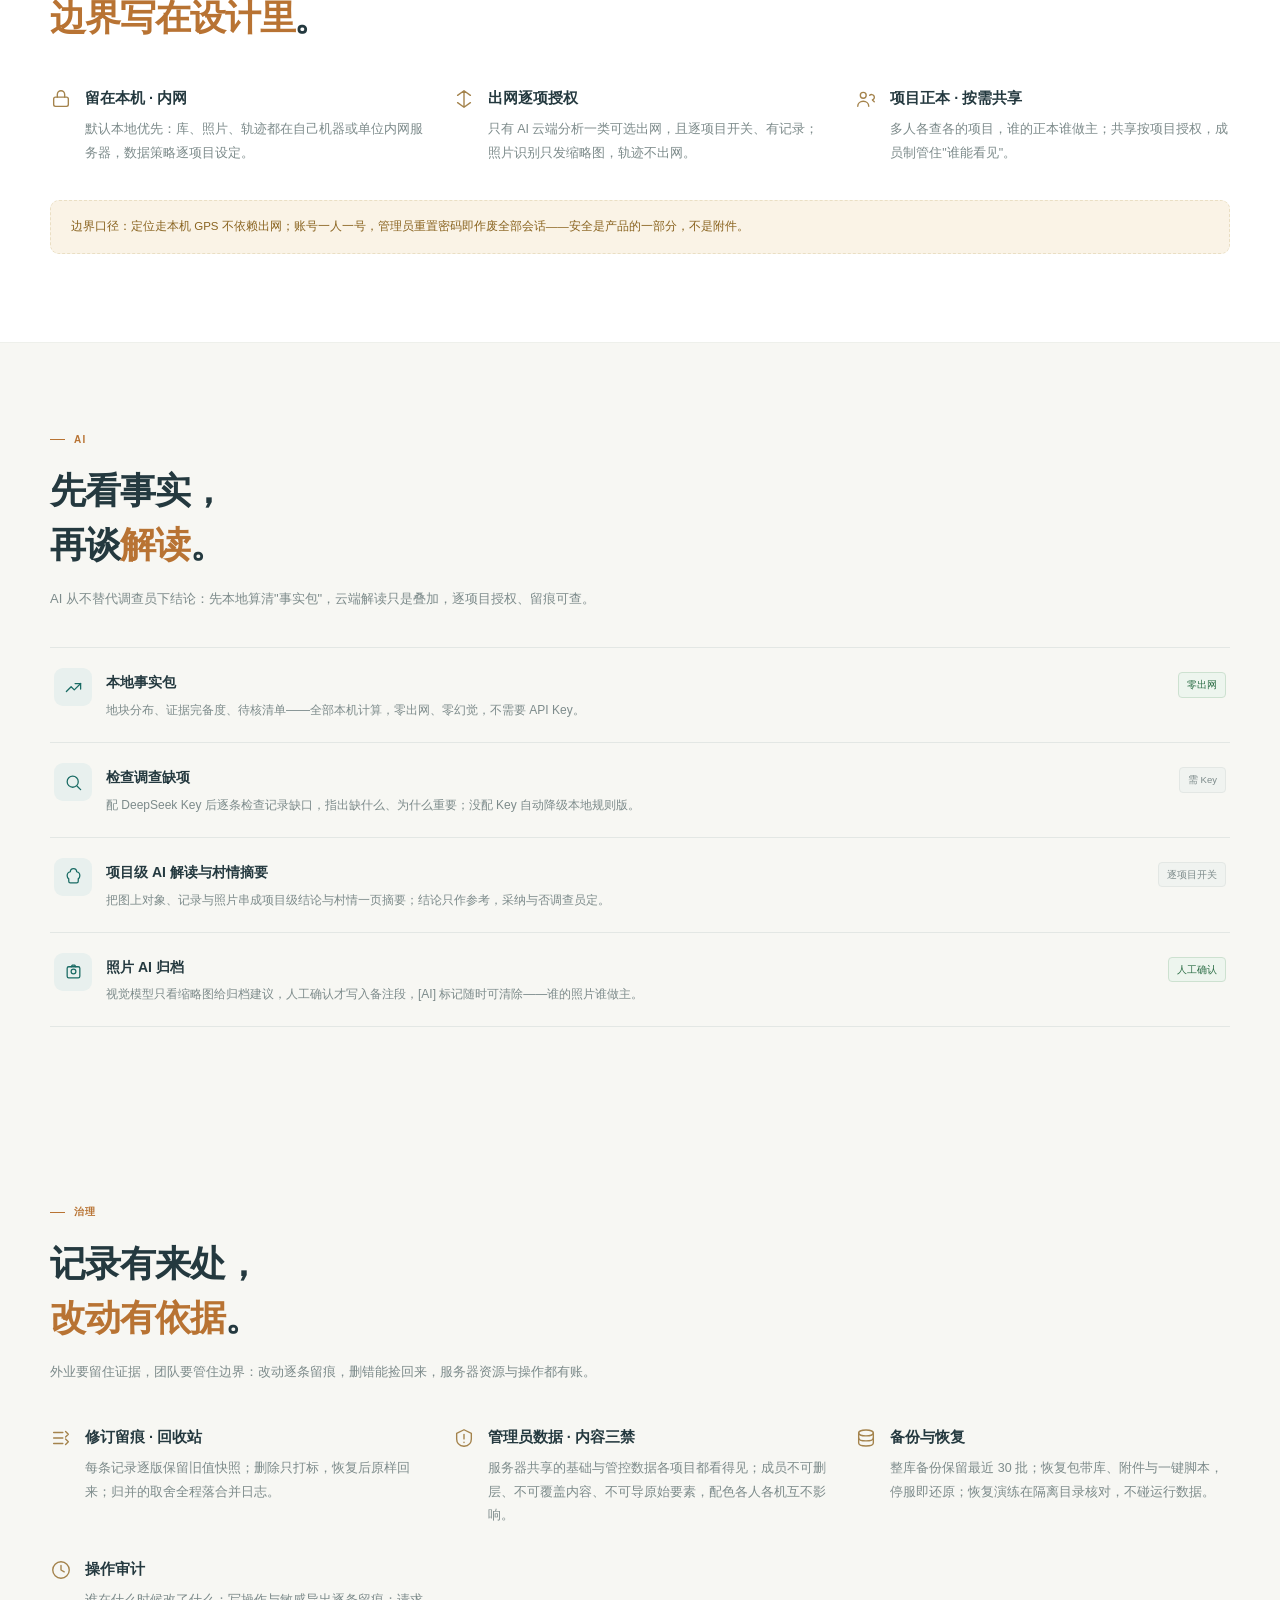
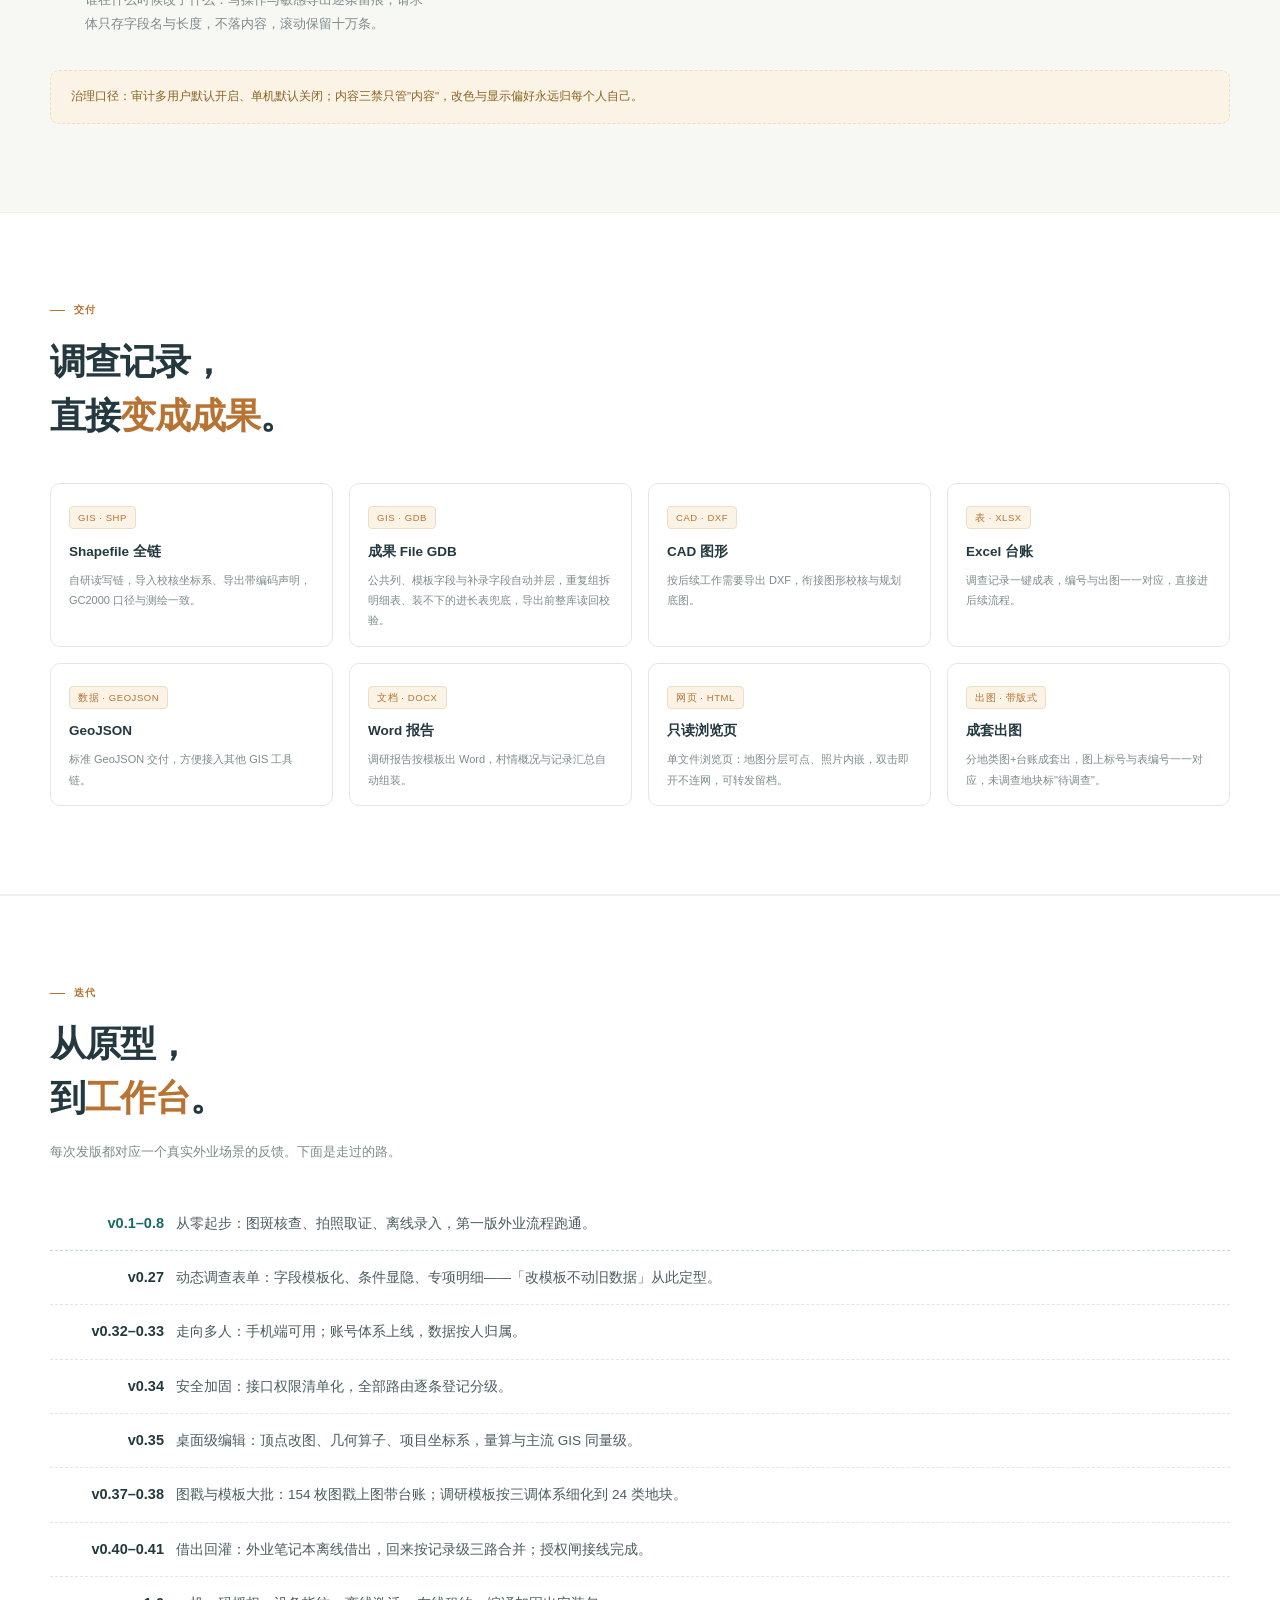
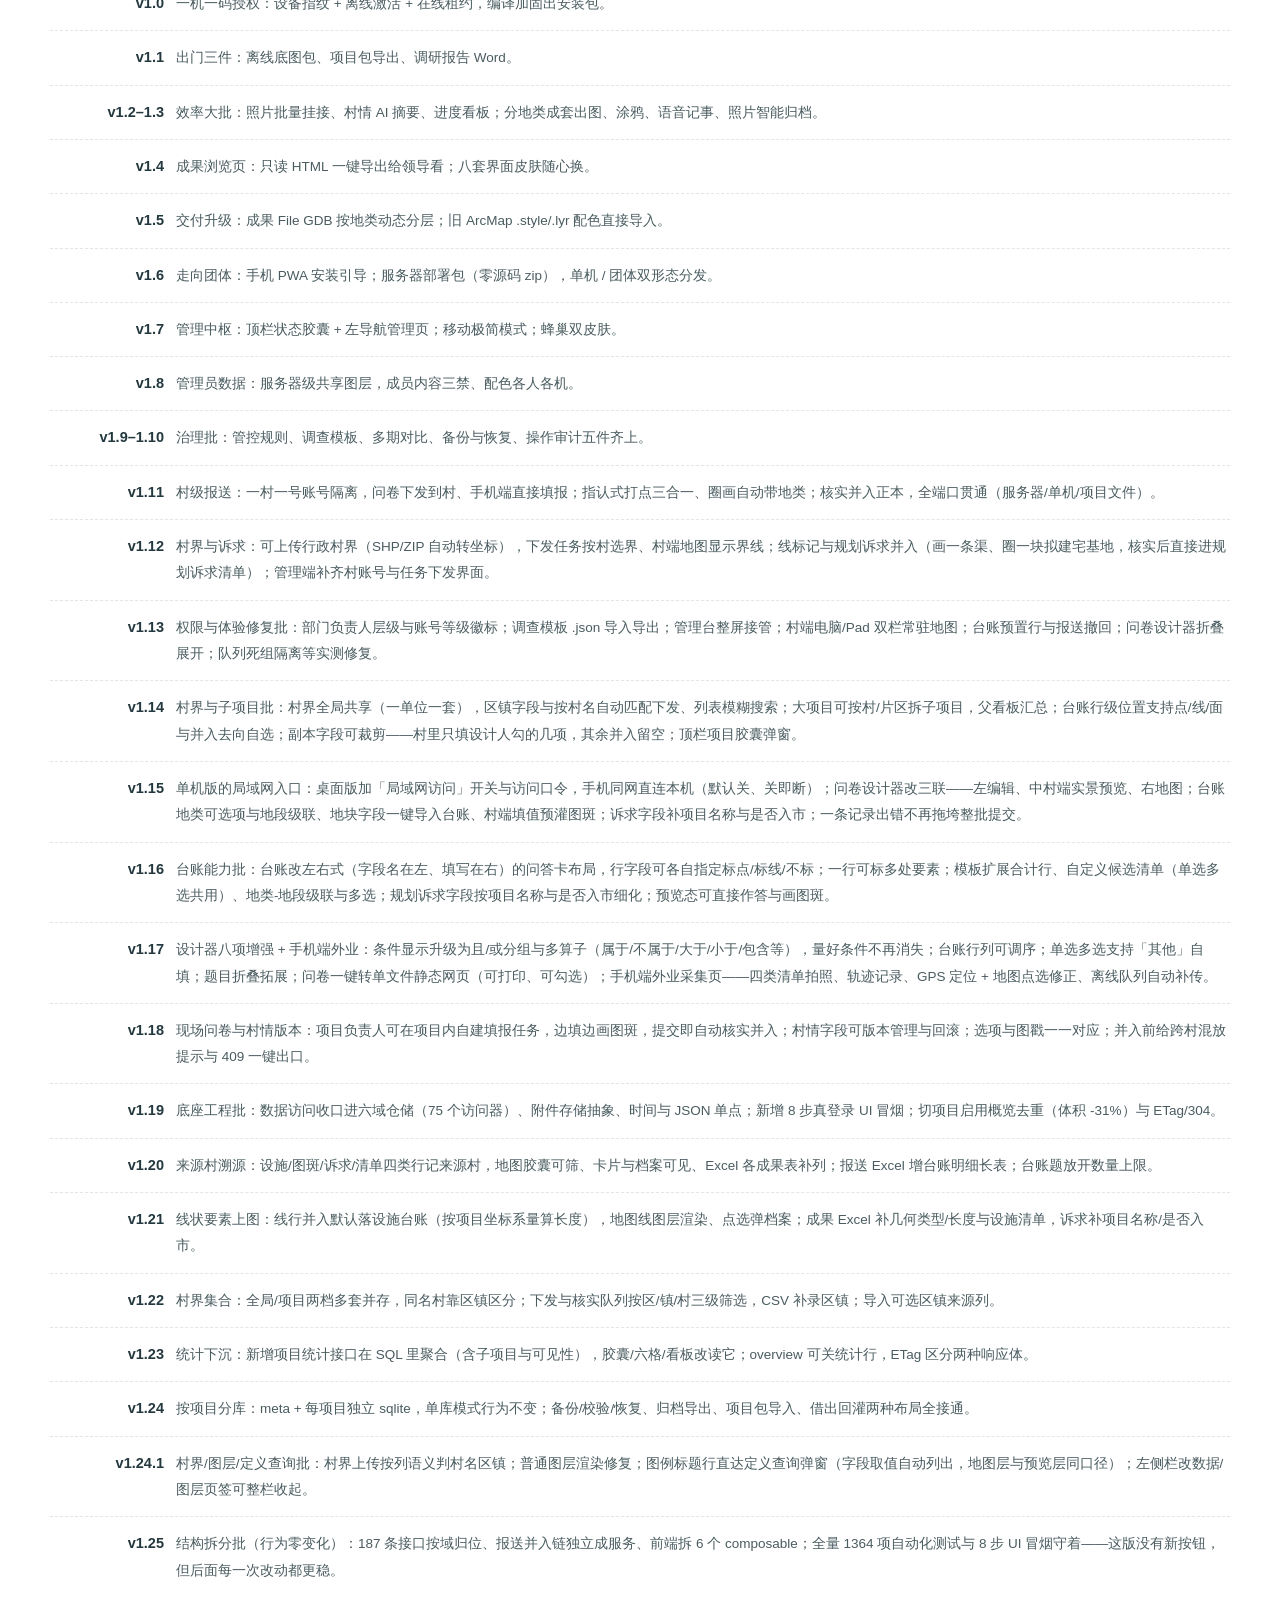
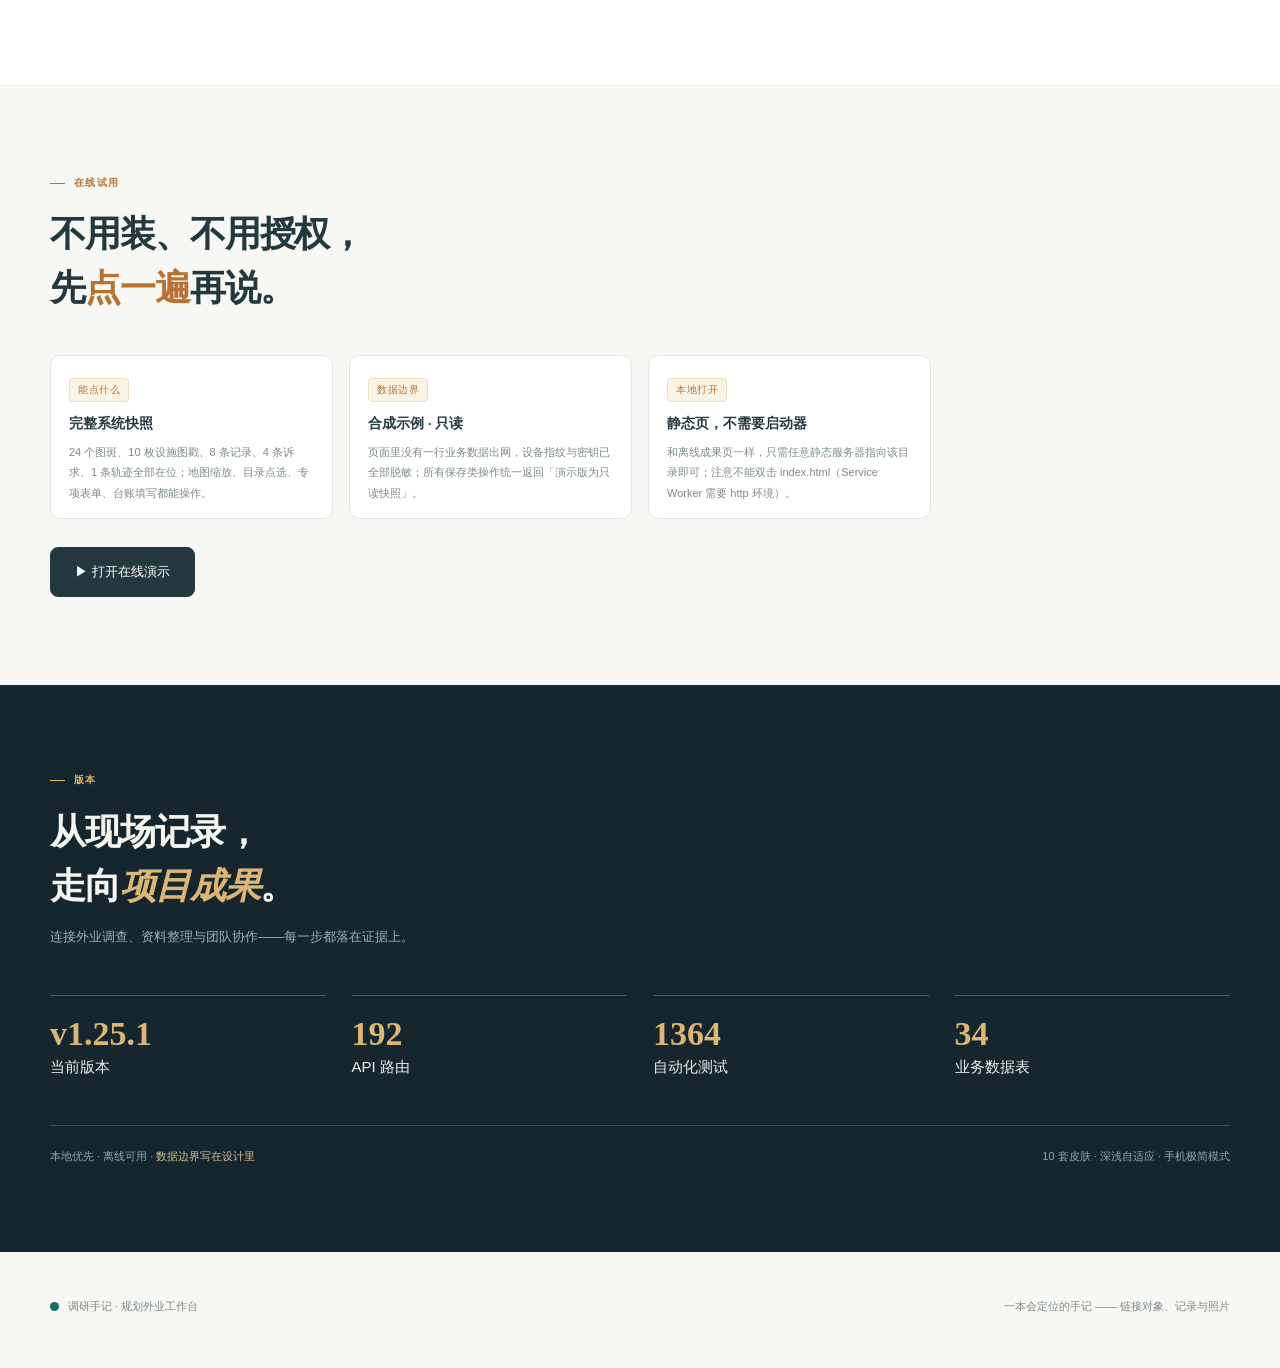
==== commit 30302216: "版本口径 v1.25.1（Nuitka 编译兼容修复）+ 演示版同步" ====
--- a/index.html
+++ b/index.html
@@ -216,7 +216,7 @@
       <a href="#changelog">迭代</a>
       <a href="#demo">在线试用</a>
       <a class="keep" href="#release">版本</a>
-      <span class="navchip">v1.25.0</span>
+      <span class="navchip">v1.25.1</span>
     </nav>
   </div>
 </header>
@@ -234,7 +234,7 @@
   </div>
   <div class="wrap">
     <div class="studio reveal">
-      <div class="studio-chrome"><span class="dots"><i></i><i></i><i></i></span><span>调研手记 · 工作台示意（顶栏胶囊 + 图上作业 + 表单）</span><span class="chrome-right">v1.25.0</span></div>
+      <div class="studio-chrome"><span class="dots"><i></i><i></i><i></i></span><span>调研手记 · 工作台示意（顶栏胶囊 + 图上作业 + 表单）</span><span class="chrome-right">v1.25.1</span></div>
       <div class="studio-caps">
         <span class="cap ok"><i></i>在线 · 队列 0</span>
         <span class="cap ok"><i></i>进度 86%</span>
@@ -471,7 +471,7 @@
     <h2>从现场记录，<br>走向<em style="color:#dcb675">项目成果</em>。</h2>
     <p class="sub2">连接外业调查、资料整理与团队协作——每一步都落在证据上。</p>
     <div class="stats">
-      <span class="stat"><b>v1.25.0</b>当前版本</span>
+      <span class="stat"><b>v1.25.1</b>当前版本</span>
       <span class="stat"><b>192</b>API 路由</span>
       <span class="stat"><b>1364</b>自动化测试</span>
       <span class="stat"><b>34</b>业务数据表</span>
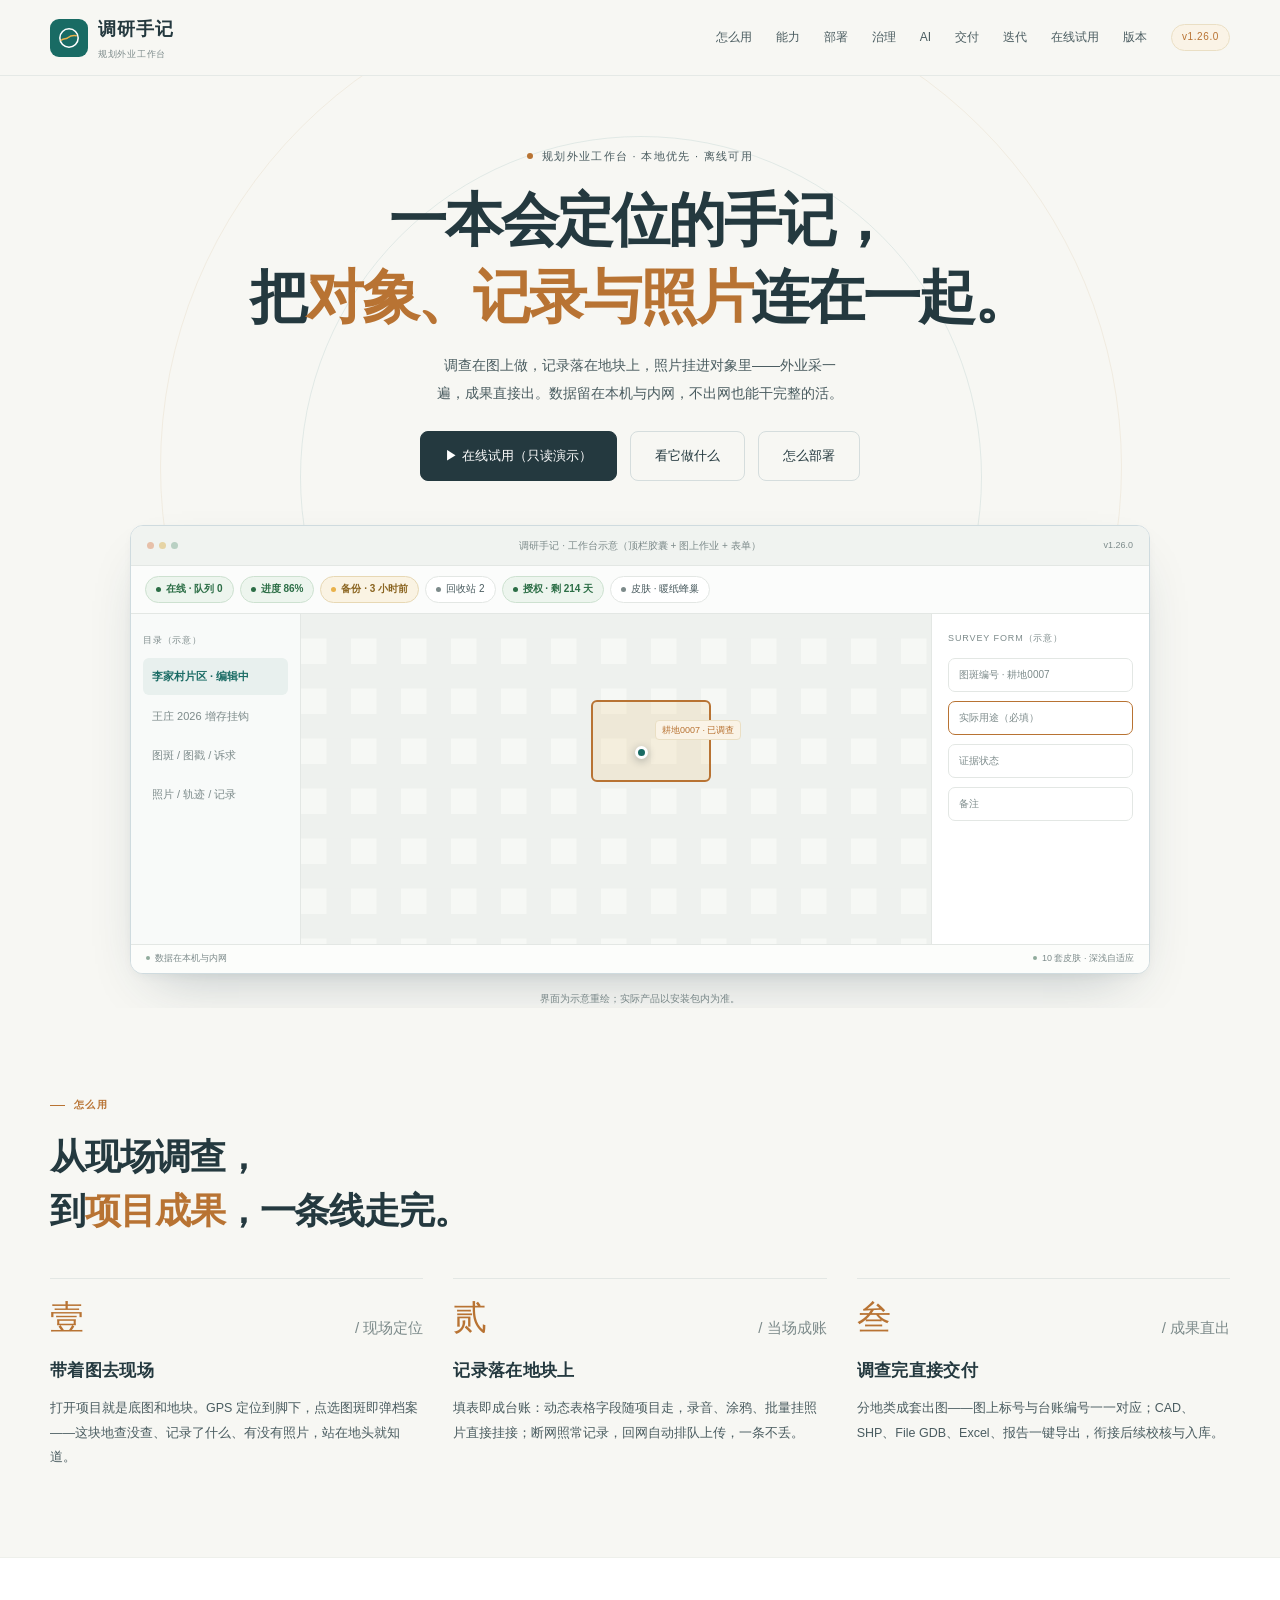
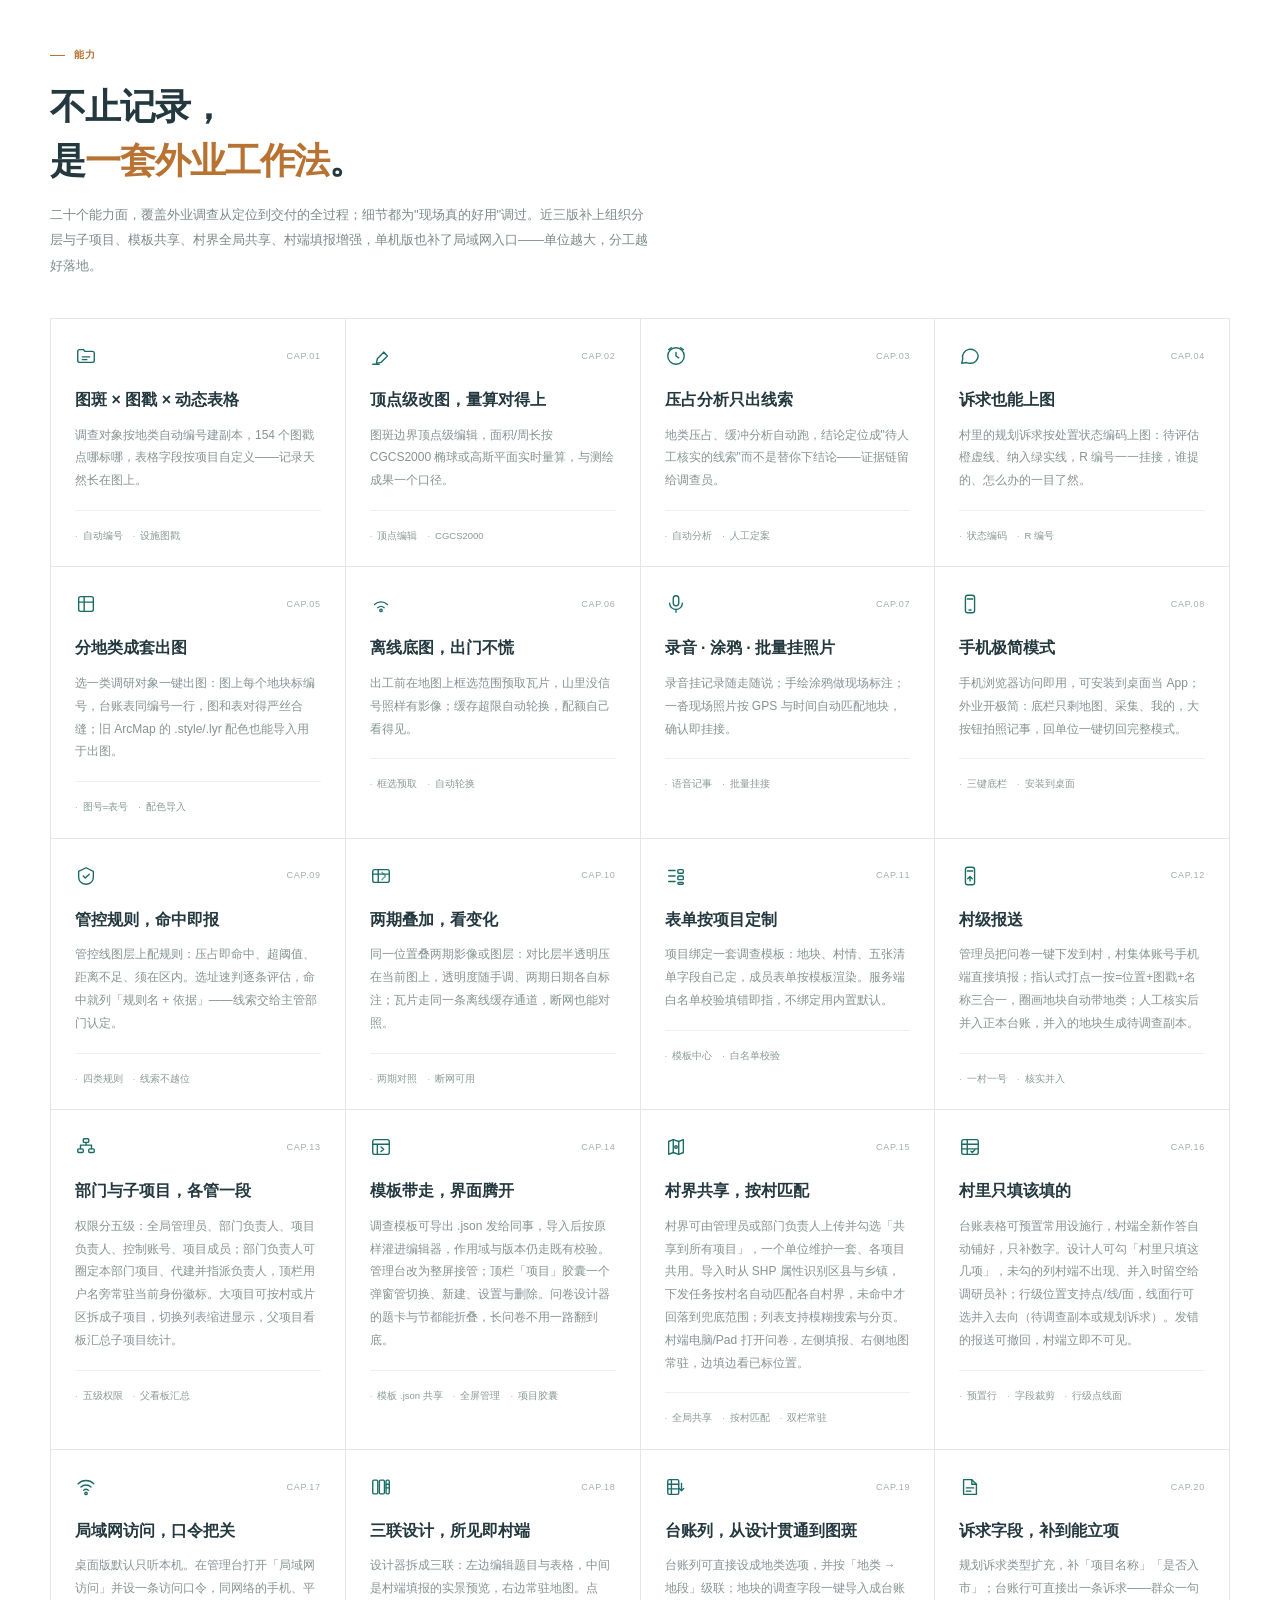
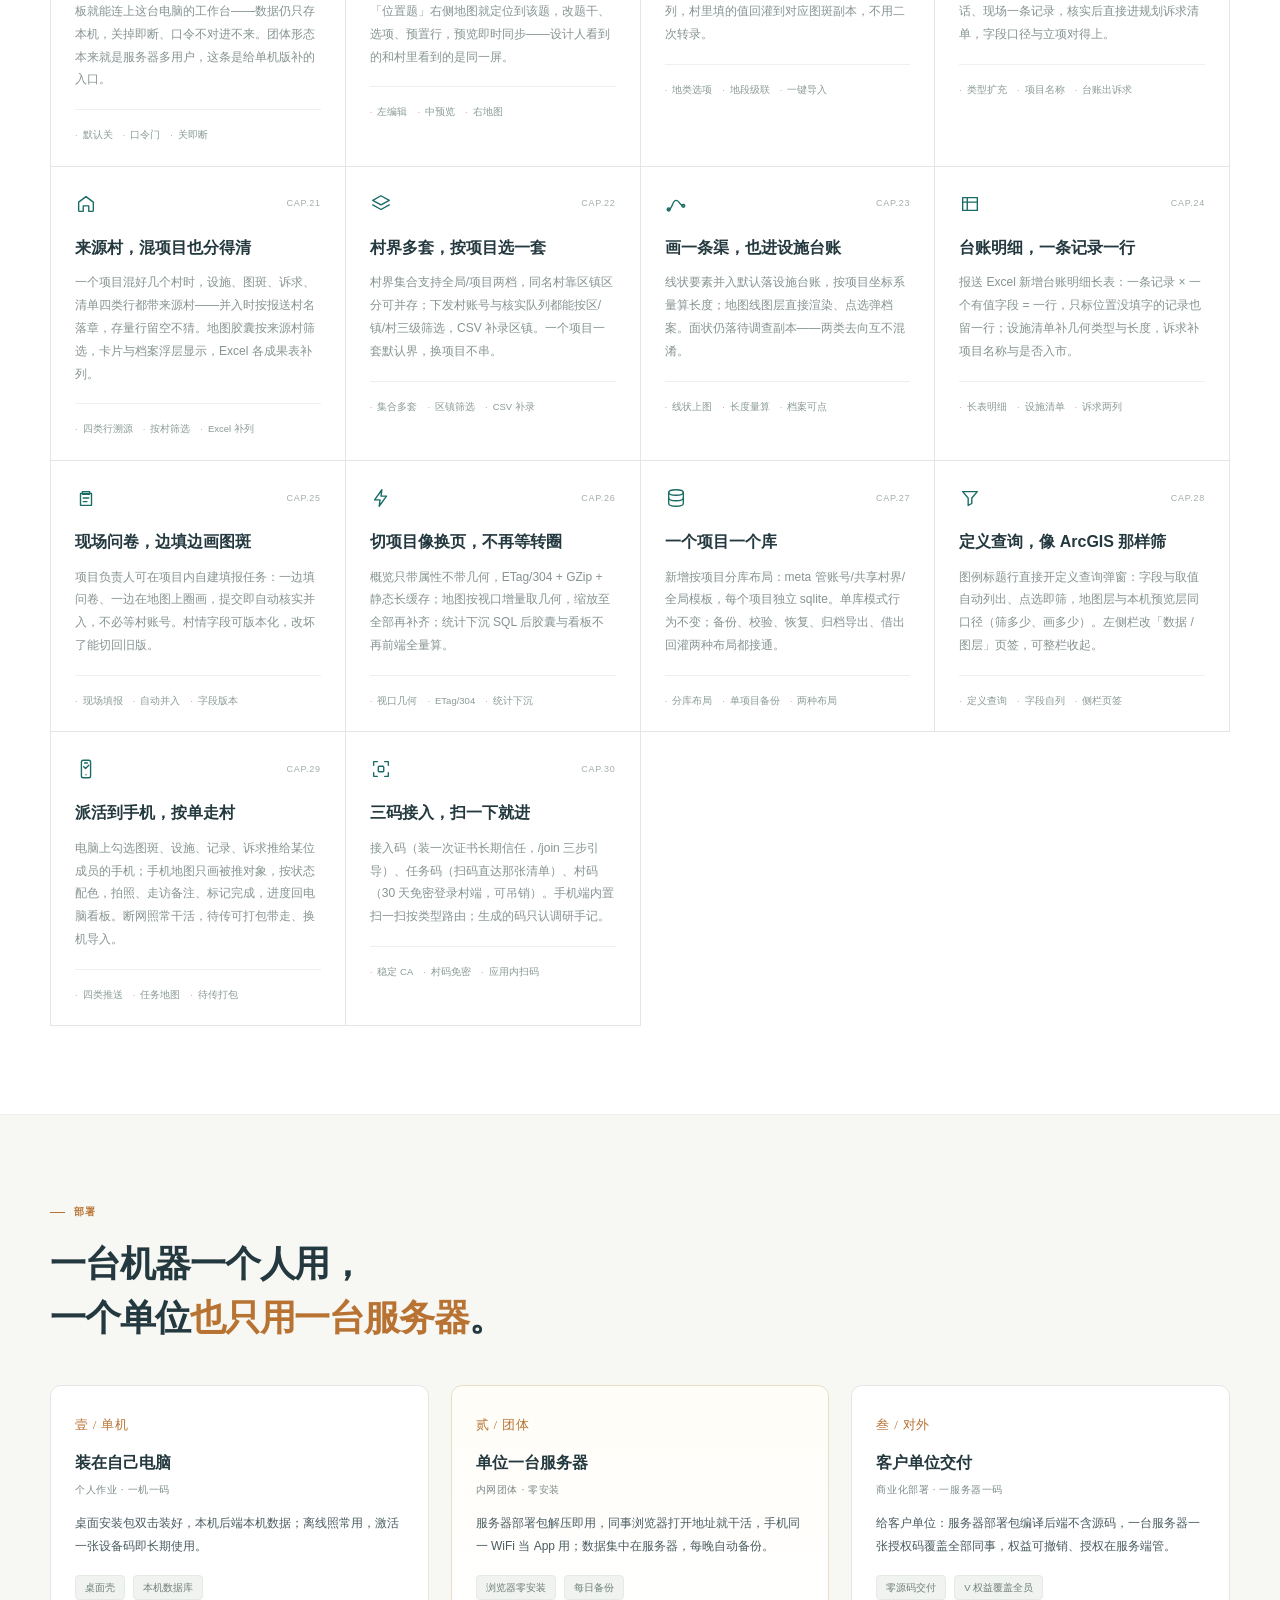
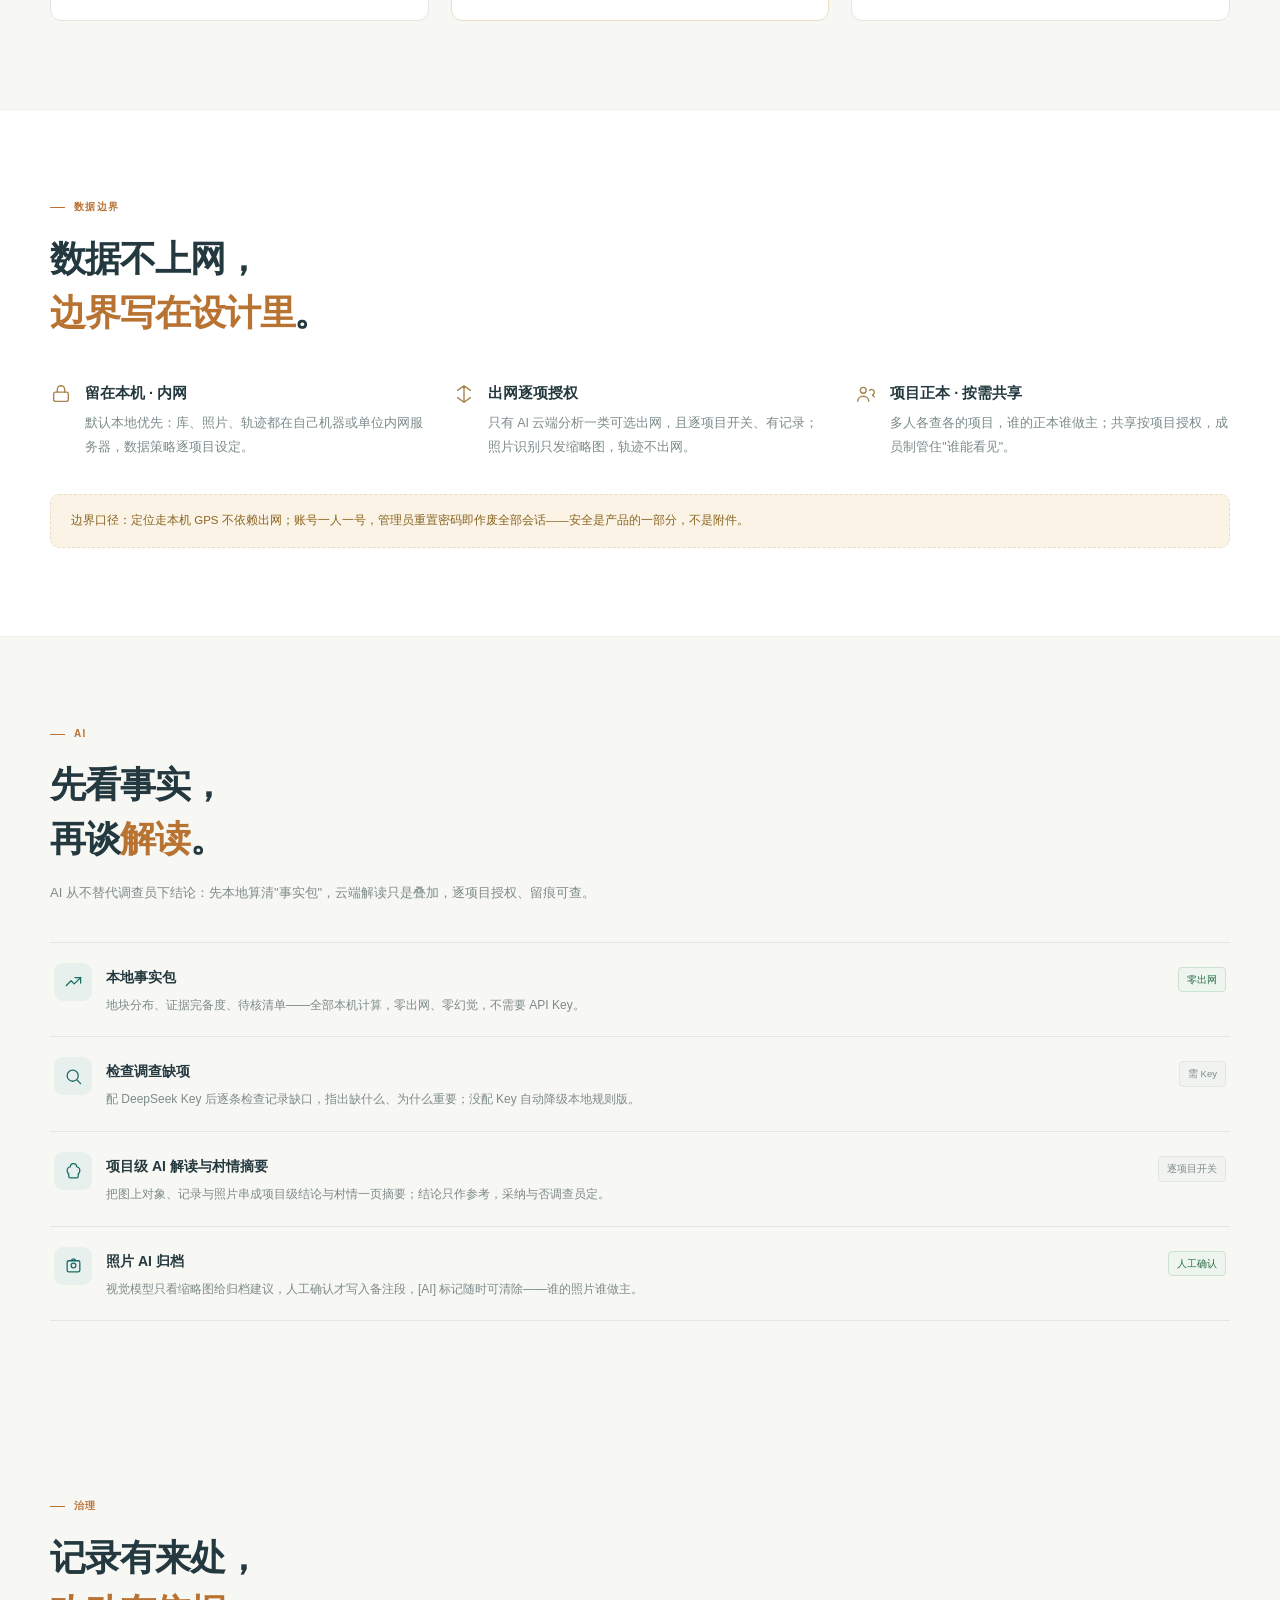
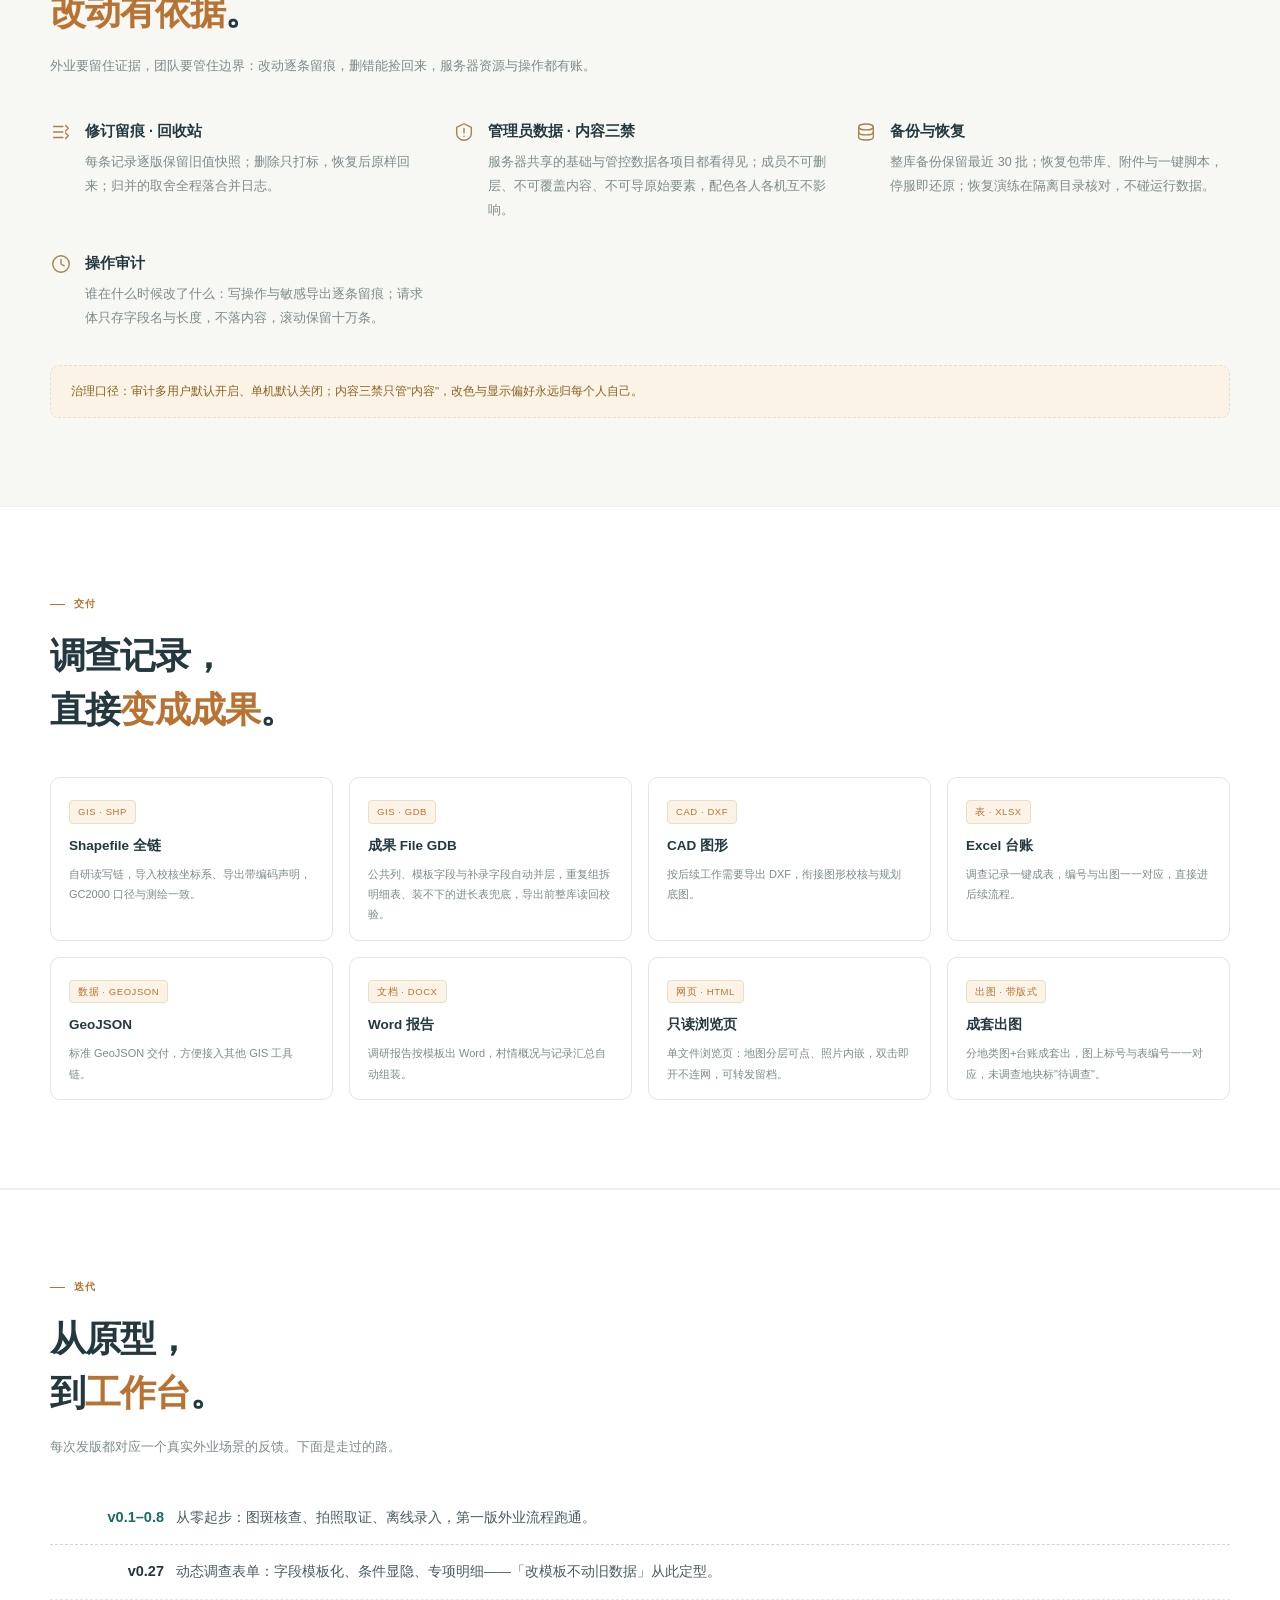
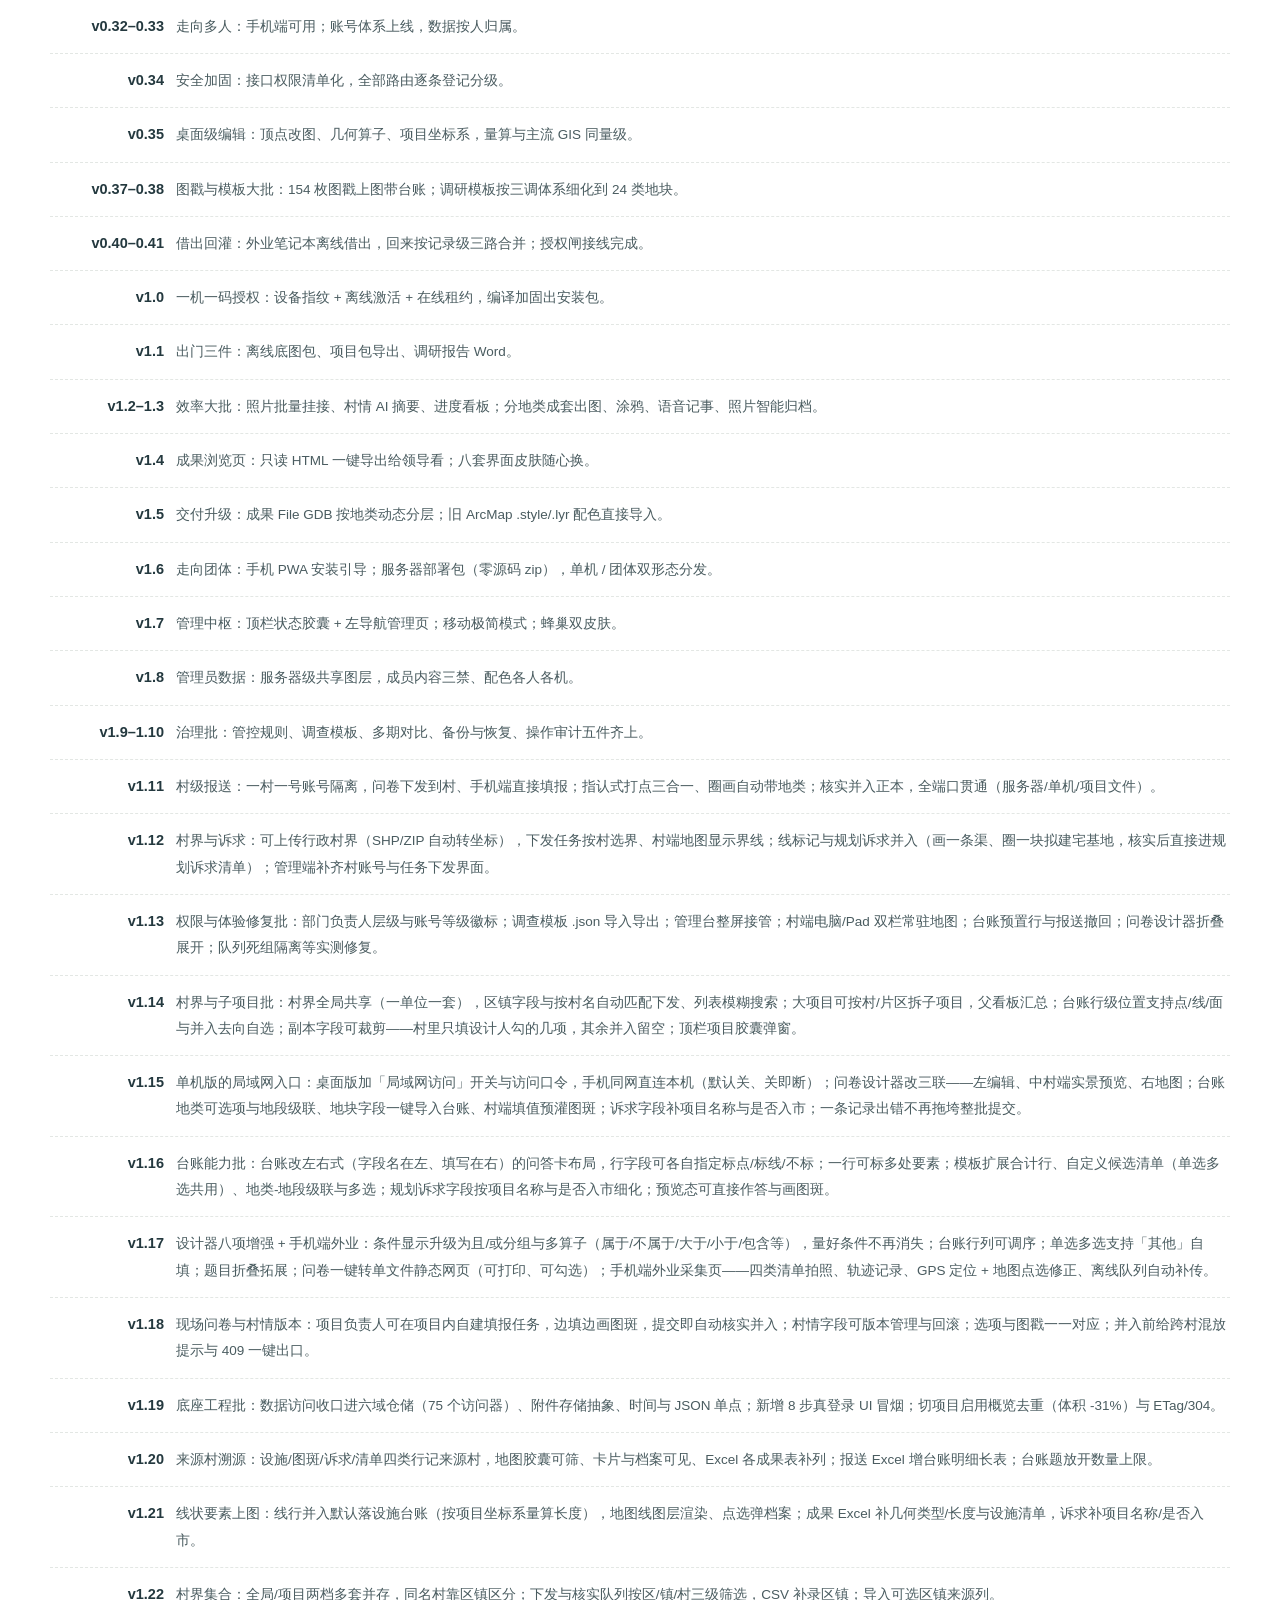
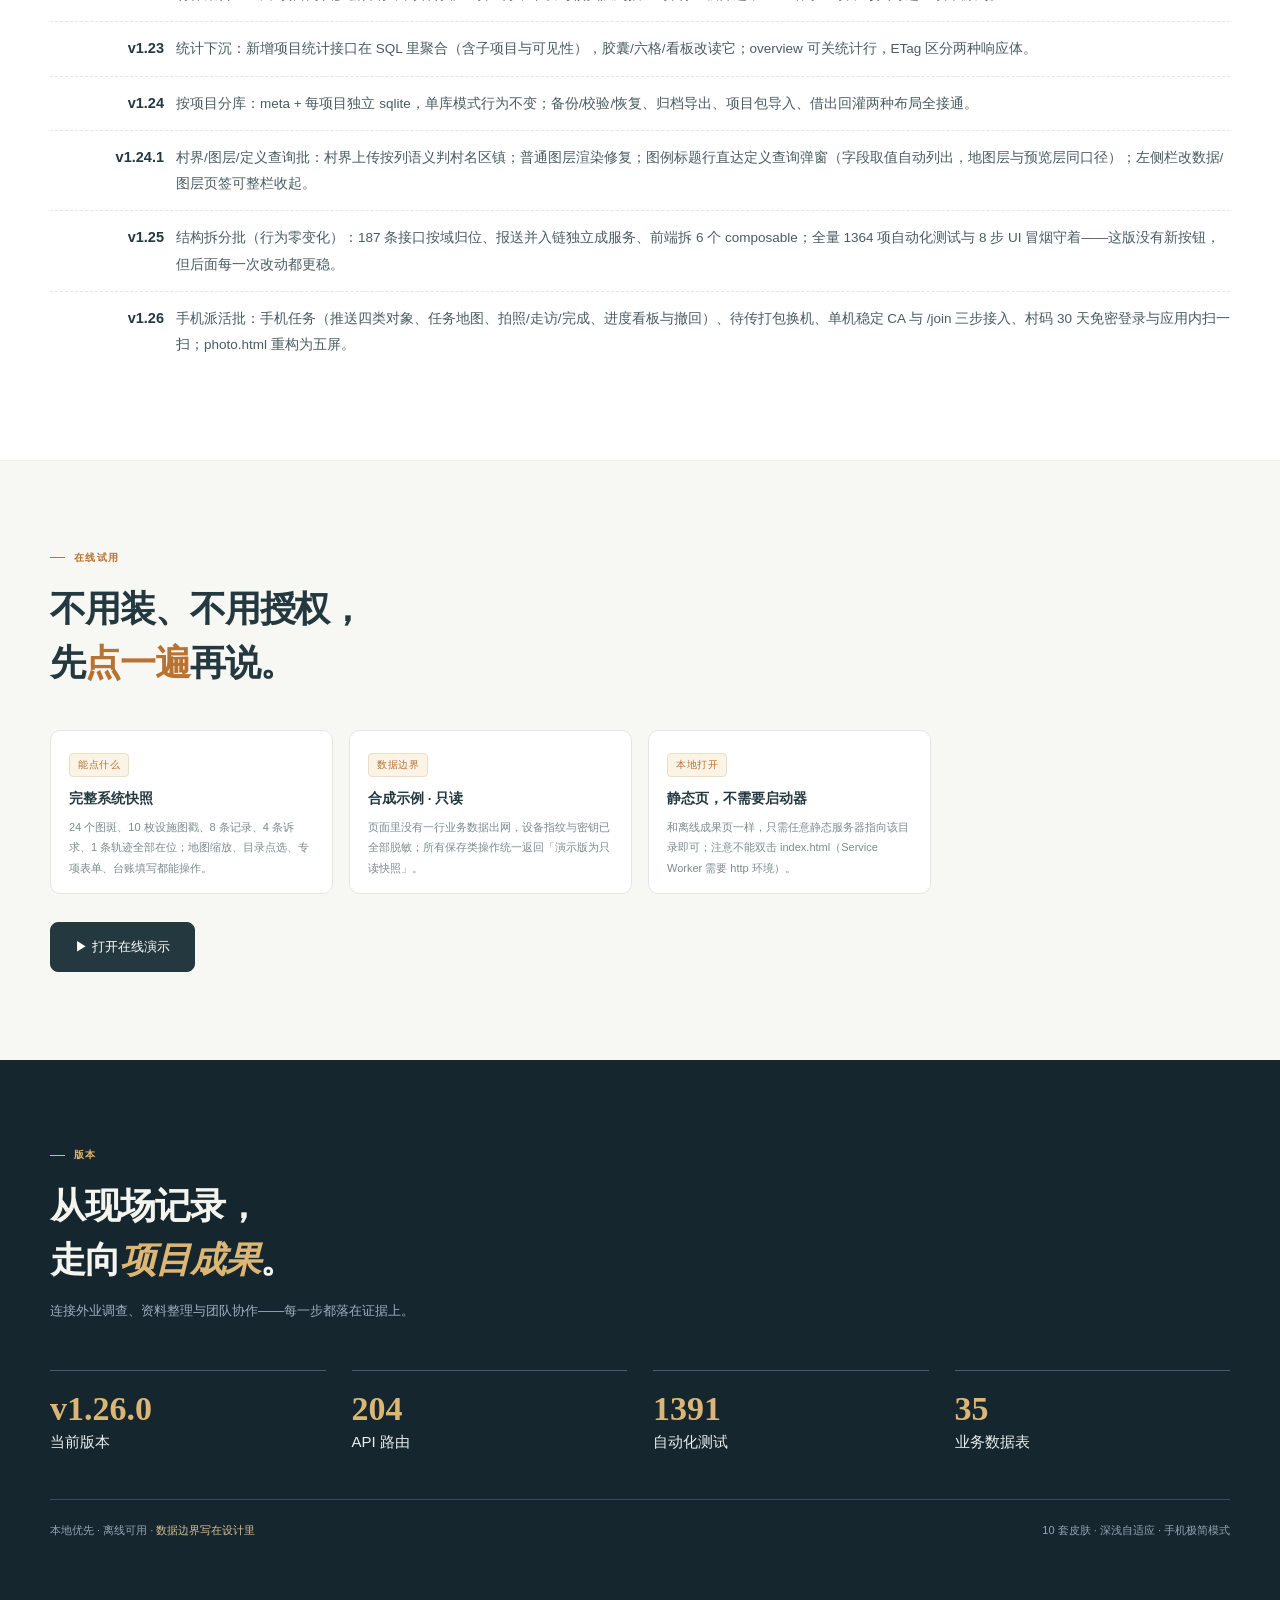
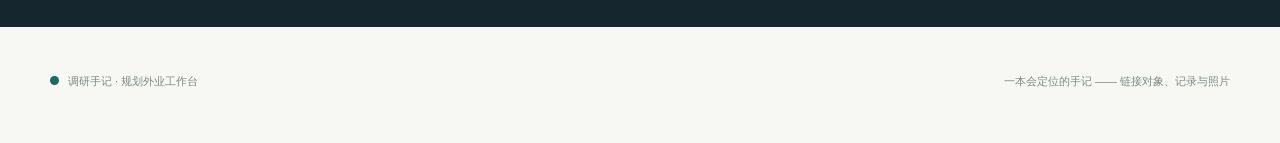
==== commit d935ac94: "展示主页同步 v1.26.0（CAP.29/30 + 迭代条 + 统计 204/1391/35）" ====
--- a/index.html
+++ b/index.html
@@ -216,7 +216,7 @@
       <a href="#changelog">迭代</a>
       <a href="#demo">在线试用</a>
       <a class="keep" href="#release">版本</a>
-      <span class="navchip">v1.25.1</span>
+      <span class="navchip">v1.26.0</span>
     </nav>
   </div>
 </header>
@@ -234,7 +234,7 @@
   </div>
   <div class="wrap">
     <div class="studio reveal">
-      <div class="studio-chrome"><span class="dots"><i></i><i></i><i></i></span><span>调研手记 · 工作台示意（顶栏胶囊 + 图上作业 + 表单）</span><span class="chrome-right">v1.25.1</span></div>
+      <div class="studio-chrome"><span class="dots"><i></i><i></i><i></i></span><span>调研手记 · 工作台示意（顶栏胶囊 + 图上作业 + 表单）</span><span class="chrome-right">v1.26.0</span></div>
       <div class="studio-caps">
         <span class="cap ok"><i></i>在线 · 队列 0</span>
         <span class="cap ok"><i></i>进度 86%</span>
@@ -319,6 +319,8 @@
       <div class="ccap reveal"><div class="ccap-top"><svg viewBox="0 0 24 24"><path d="M13 3 5 14h6l-1 7 8-11h-6z"/></svg><span class="ccap-code">CAP.26</span></div><h3>切项目像换页，不再等转圈</h3><p>概览只带属性不带几何，ETag/304 + GZip + 静态长缓存；地图按视口增量取几何，缩放至全部再补齐；统计下沉 SQL 后胶囊与看板不再前端全量算。</p><div class="ccap-tags"><span>视口几何</span><span>ETag/304</span><span>统计下沉</span></div></div>
       <div class="ccap reveal"><div class="ccap-top"><svg viewBox="0 0 24 24"><ellipse cx="12" cy="6" rx="8" ry="3"/><path d="M4 6v12c0 1.7 3.6 3 8 3s8-1.3 8-3V6"/><path d="M4 12c0 1.7 3.6 3 8 3s8-1.3 8-3"/></svg><span class="ccap-code">CAP.27</span></div><h3>一个项目一个库</h3><p>新增按项目分库布局：meta 管账号/共享村界/全局模板，每个项目独立 sqlite。单库模式行为不变；备份、校验、恢复、归档导出、借出回灌两种布局都接通。</p><div class="ccap-tags"><span>分库布局</span><span>单项目备份</span><span>两种布局</span></div></div>
       <div class="ccap reveal"><div class="ccap-top"><svg viewBox="0 0 24 24"><path d="M4 5h16l-6 7v6l-4 2v-8z"/></svg><span class="ccap-code">CAP.28</span></div><h3>定义查询，像 ArcGIS 那样筛</h3><p>图例标题行直接开定义查询弹窗：字段与取值自动列出、点选即筛，地图层与本机预览层同口径（筛多少、画多少）。左侧栏改「数据 / 图层」页签，可整栏收起。</p><div class="ccap-tags"><span>定义查询</span><span>字段自列</span><span>侧栏页签</span></div></div>
+      <div class="ccap reveal"><div class="ccap-top"><svg viewBox="0 0 24 24"><rect x="7" y="2.5" width="10" height="19" rx="2"/><path d="M10.5 5.5h3M12 18.2v.1"/><path d="M9.5 9.5l2 2 3.5-3.5"/></svg><span class="ccap-code">CAP.29</span></div><h3>派活到手机，按单走村</h3><p>电脑上勾选图斑、设施、记录、诉求推给某位成员的手机；手机地图只画被推对象，按状态配色，拍照、走访备注、标记完成，进度回电脑看板。断网照常干活，待传可打包带走、换机导入。</p><div class="ccap-tags"><span>四类推送</span><span>任务地图</span><span>待传打包</span></div></div>
+      <div class="ccap reveal"><div class="ccap-top"><svg viewBox="0 0 24 24"><path d="M4 8V4h4M20 8V4h-4M4 16v4h4M20 16v4h-4"/><rect x="9" y="9" width="6" height="6" rx="1"/></svg><span class="ccap-code">CAP.30</span></div><h3>三码接入，扫一下就进</h3><p>接入码（装一次证书长期信任，/join 三步引导）、任务码（扫码直达那张清单）、村码（30 天免密登录村端，可吊销）。手机端内置扫一扫按类型路由；生成的码只认调研手记。</p><div class="ccap-tags"><span>稳定 CA</span><span>村码免密</span><span>应用内扫码</span></div></div>
     </div>
   </div>
 </section>
@@ -444,6 +446,7 @@
       <li><span class="clv">v1.24</span><p>按项目分库：meta + 每项目独立 sqlite，单库模式行为不变；备份/校验/恢复、归档导出、项目包导入、借出回灌两种布局全接通。</p></li>
       <li><span class="clv">v1.24.1</span><p>村界/图层/定义查询批：村界上传按列语义判村名区镇；普通图层渲染修复；图例标题行直达定义查询弹窗（字段取值自动列出，地图层与预览层同口径）；左侧栏改数据/图层页签可整栏收起。</p></li>
       <li><span class="clv">v1.25</span><p>结构拆分批（行为零变化）：187 条接口按域归位、报送并入链独立成服务、前端拆 6 个 composable；全量 1364 项自动化测试与 8 步 UI 冒烟守着——这版没有新按钮，但后面每一次改动都更稳。</p></li>
+      <li><span class="clv">v1.26</span><p>手机派活批：手机任务（推送四类对象、任务地图、拍照/走访/完成、进度看板与撤回）、待传打包换机、单机稳定 CA 与 /join 三步接入、村码 30 天免密登录与应用内扫一扫；photo.html 重构为五屏。</p></li>
     </ol>
   </div>
 </section>
@@ -471,10 +474,10 @@
     <h2>从现场记录，<br>走向<em style="color:#dcb675">项目成果</em>。</h2>
     <p class="sub2">连接外业调查、资料整理与团队协作——每一步都落在证据上。</p>
     <div class="stats">
-      <span class="stat"><b>v1.25.1</b>当前版本</span>
-      <span class="stat"><b>192</b>API 路由</span>
-      <span class="stat"><b>1364</b>自动化测试</span>
-      <span class="stat"><b>34</b>业务数据表</span>
+      <span class="stat"><b>v1.26.0</b>当前版本</span>
+      <span class="stat"><b>204</b>API 路由</span>
+      <span class="stat"><b>1391</b>自动化测试</span>
+      <span class="stat"><b>35</b>业务数据表</span>
     </div>
     <div class="release-foot">
       <span>本地优先 · 离线可用 · <strong>数据边界写在设计里</strong></span>
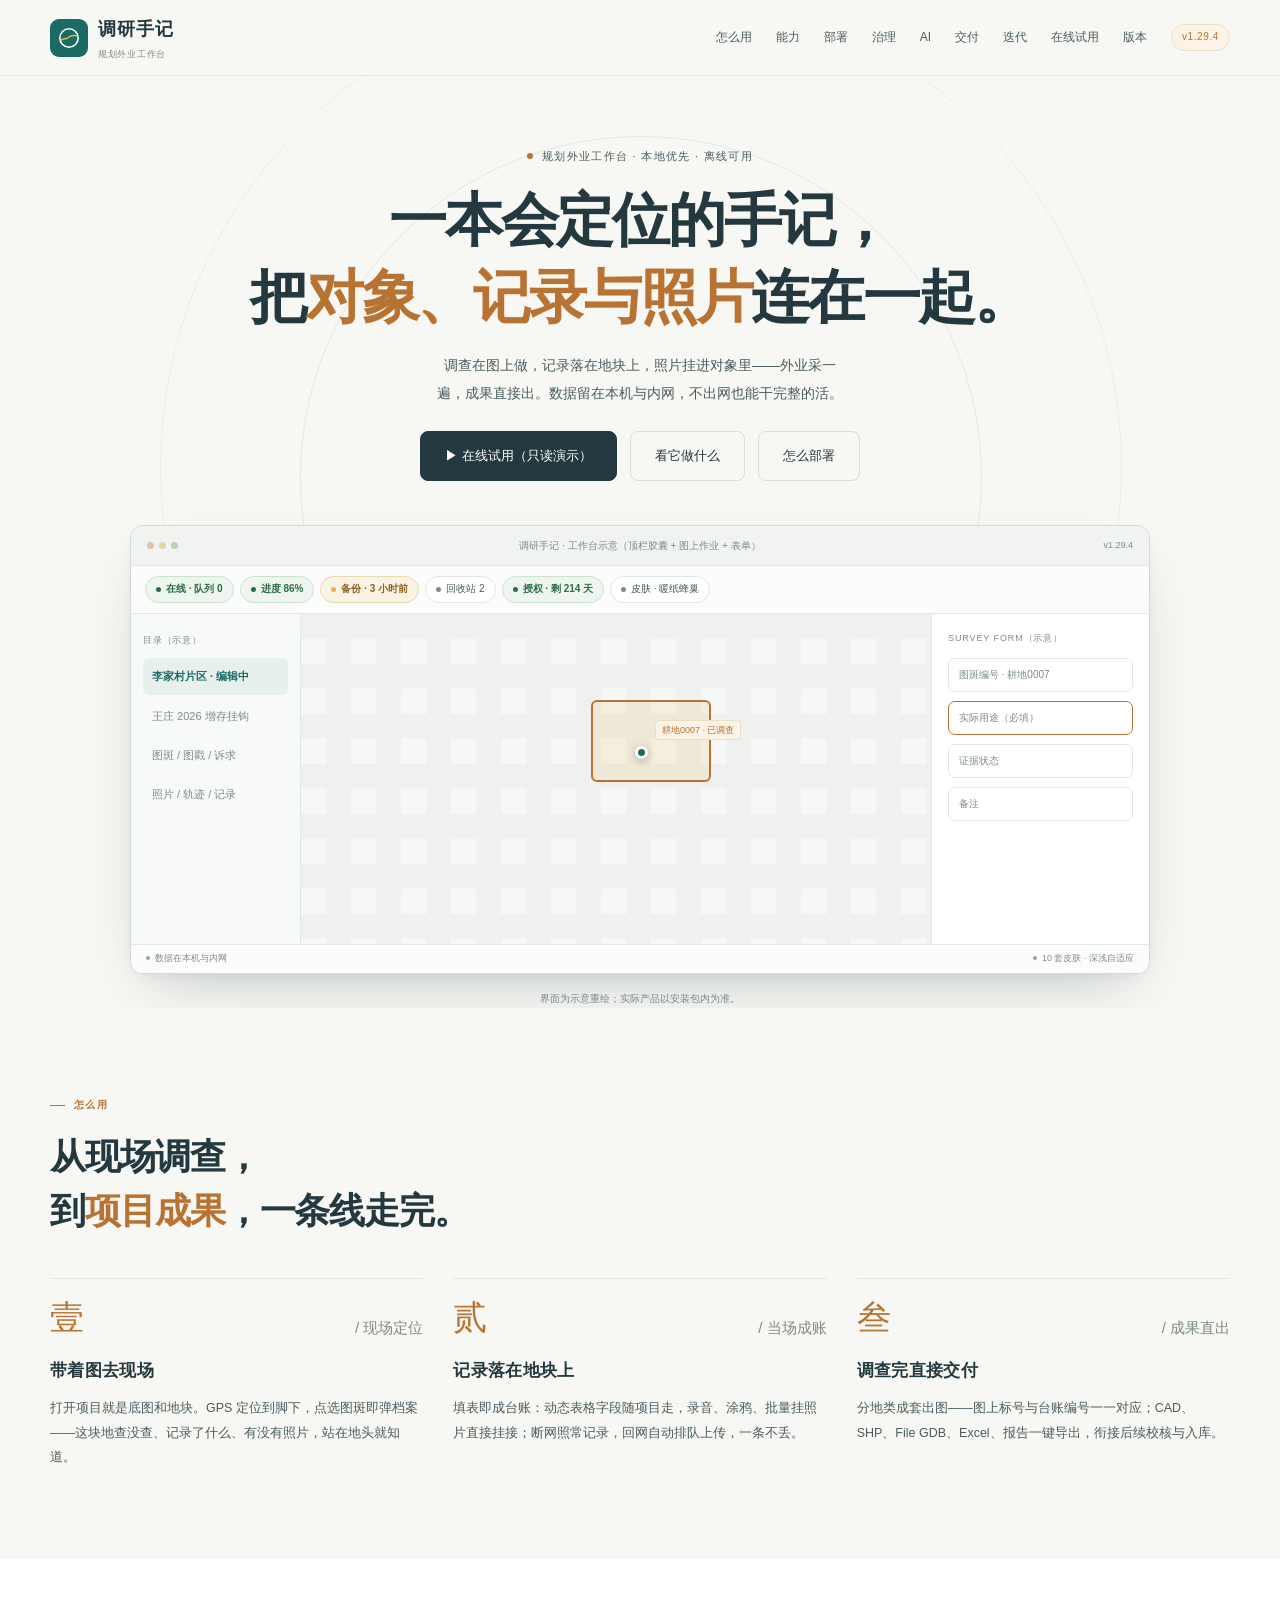
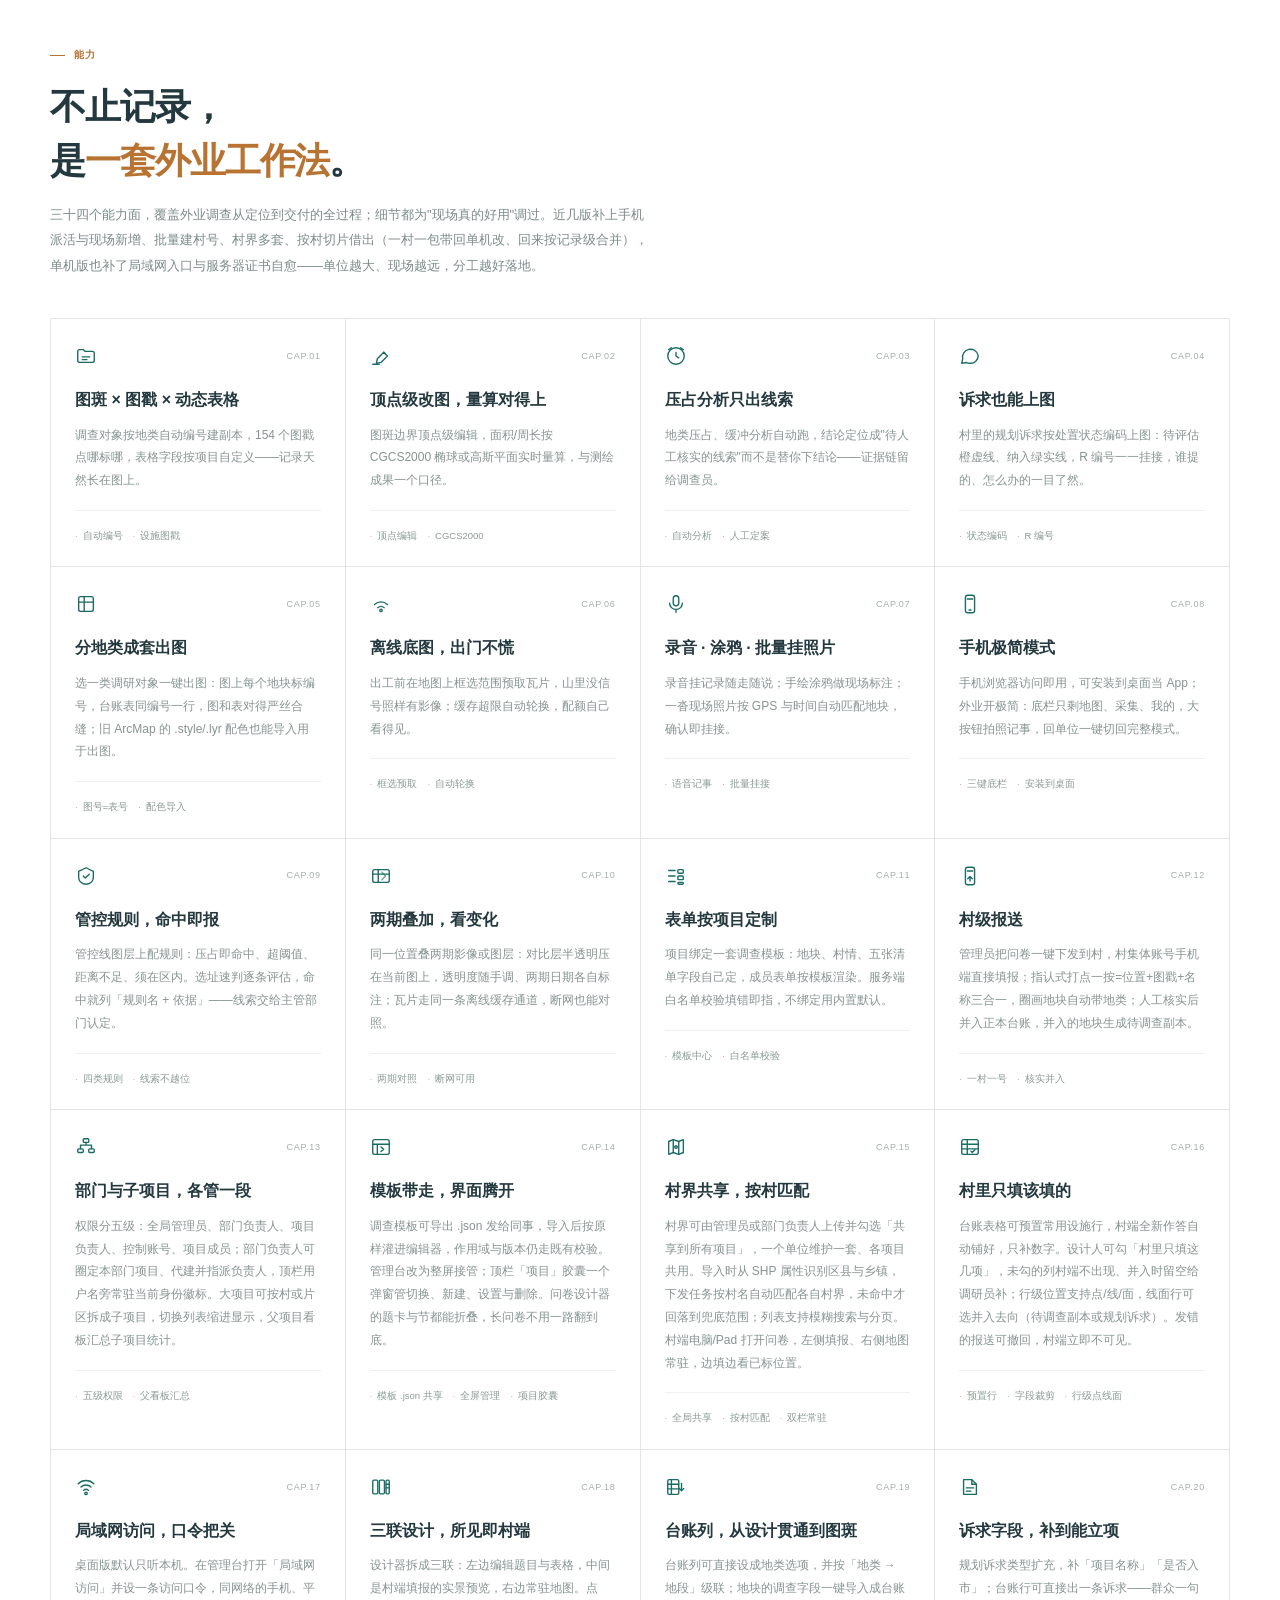
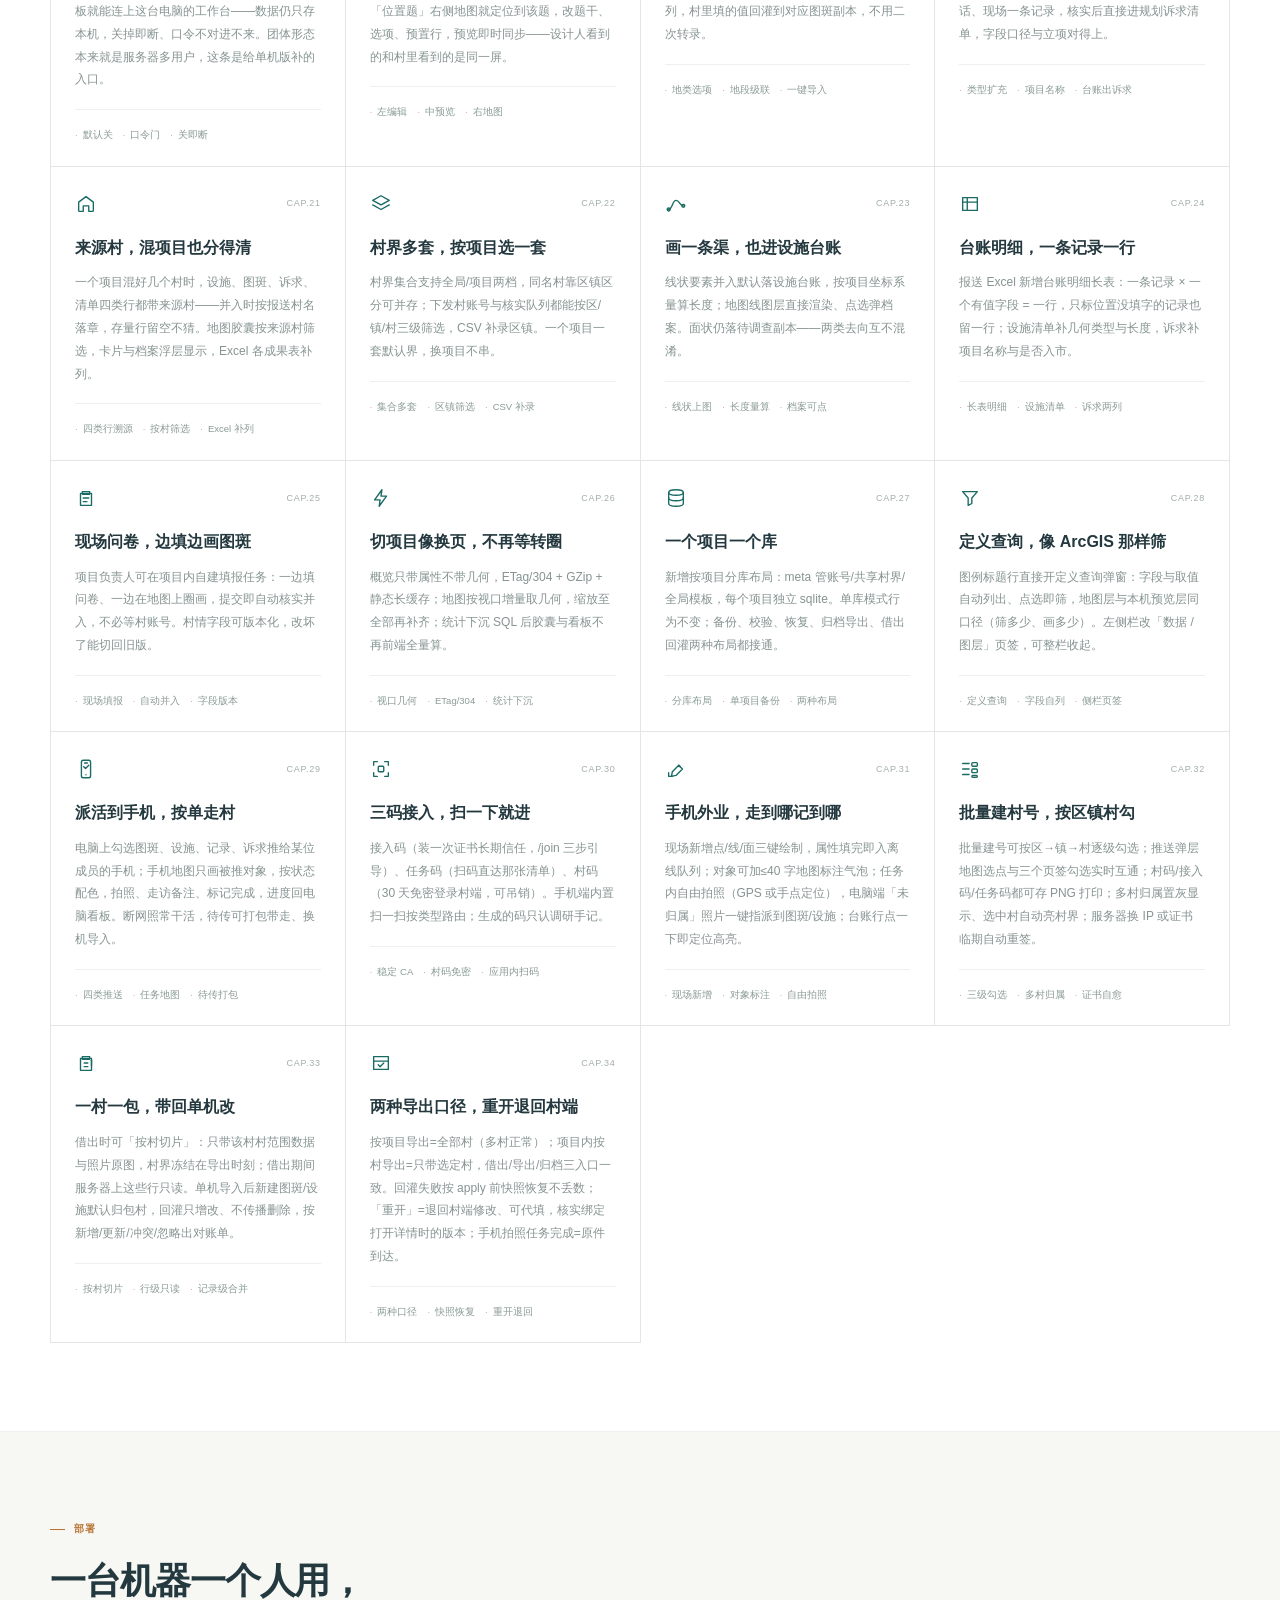
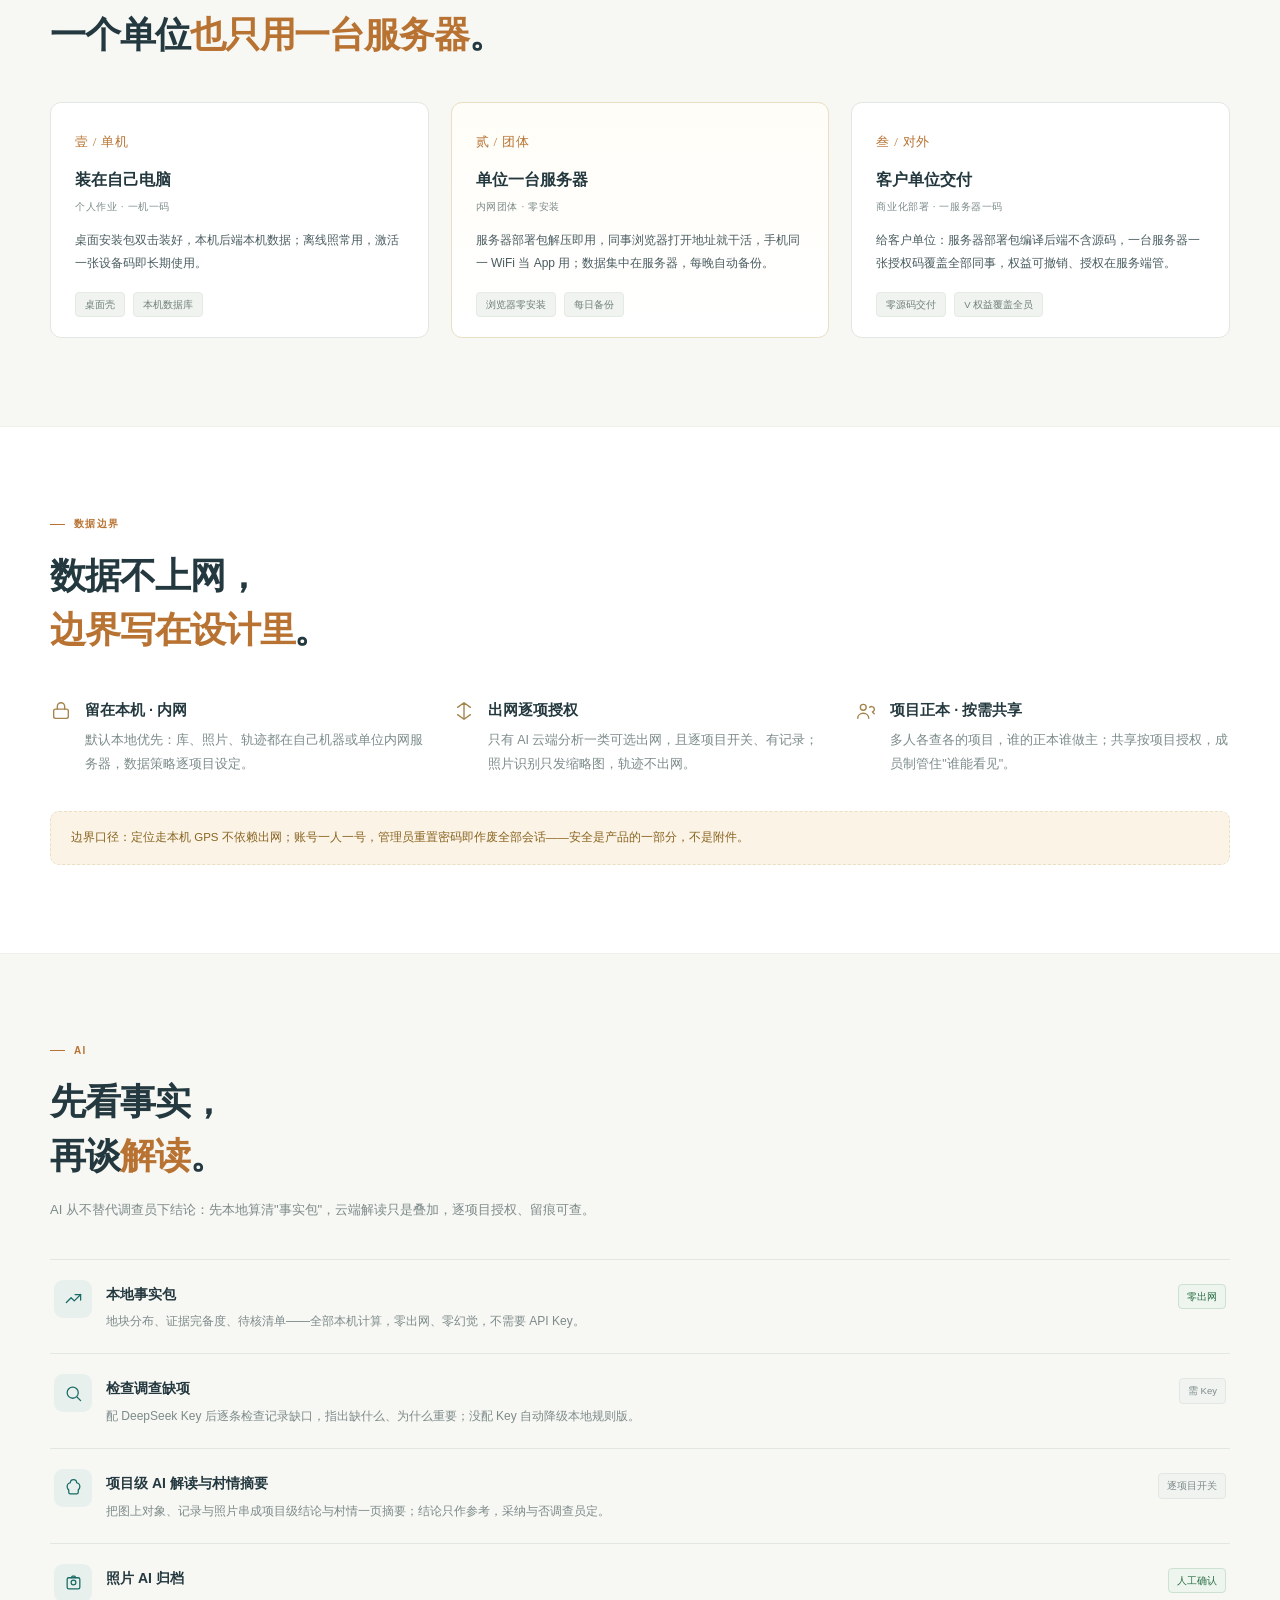
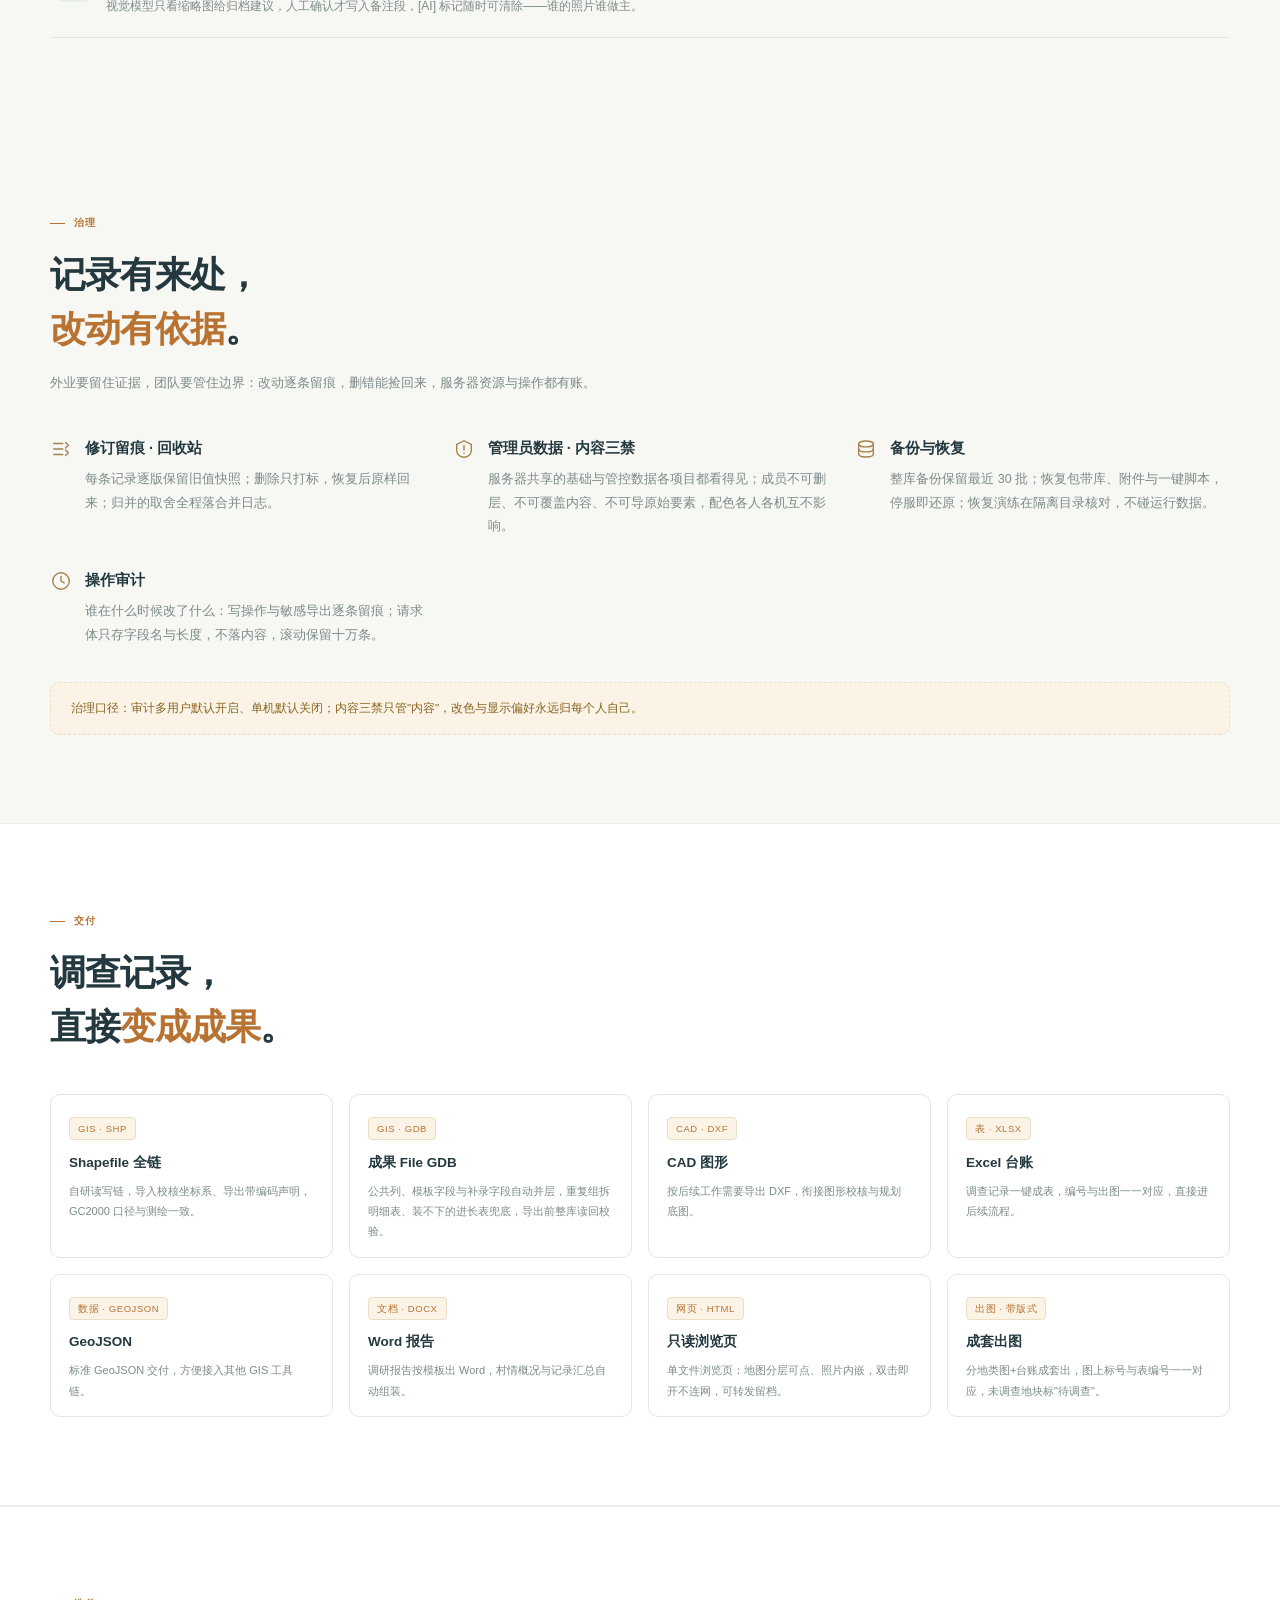
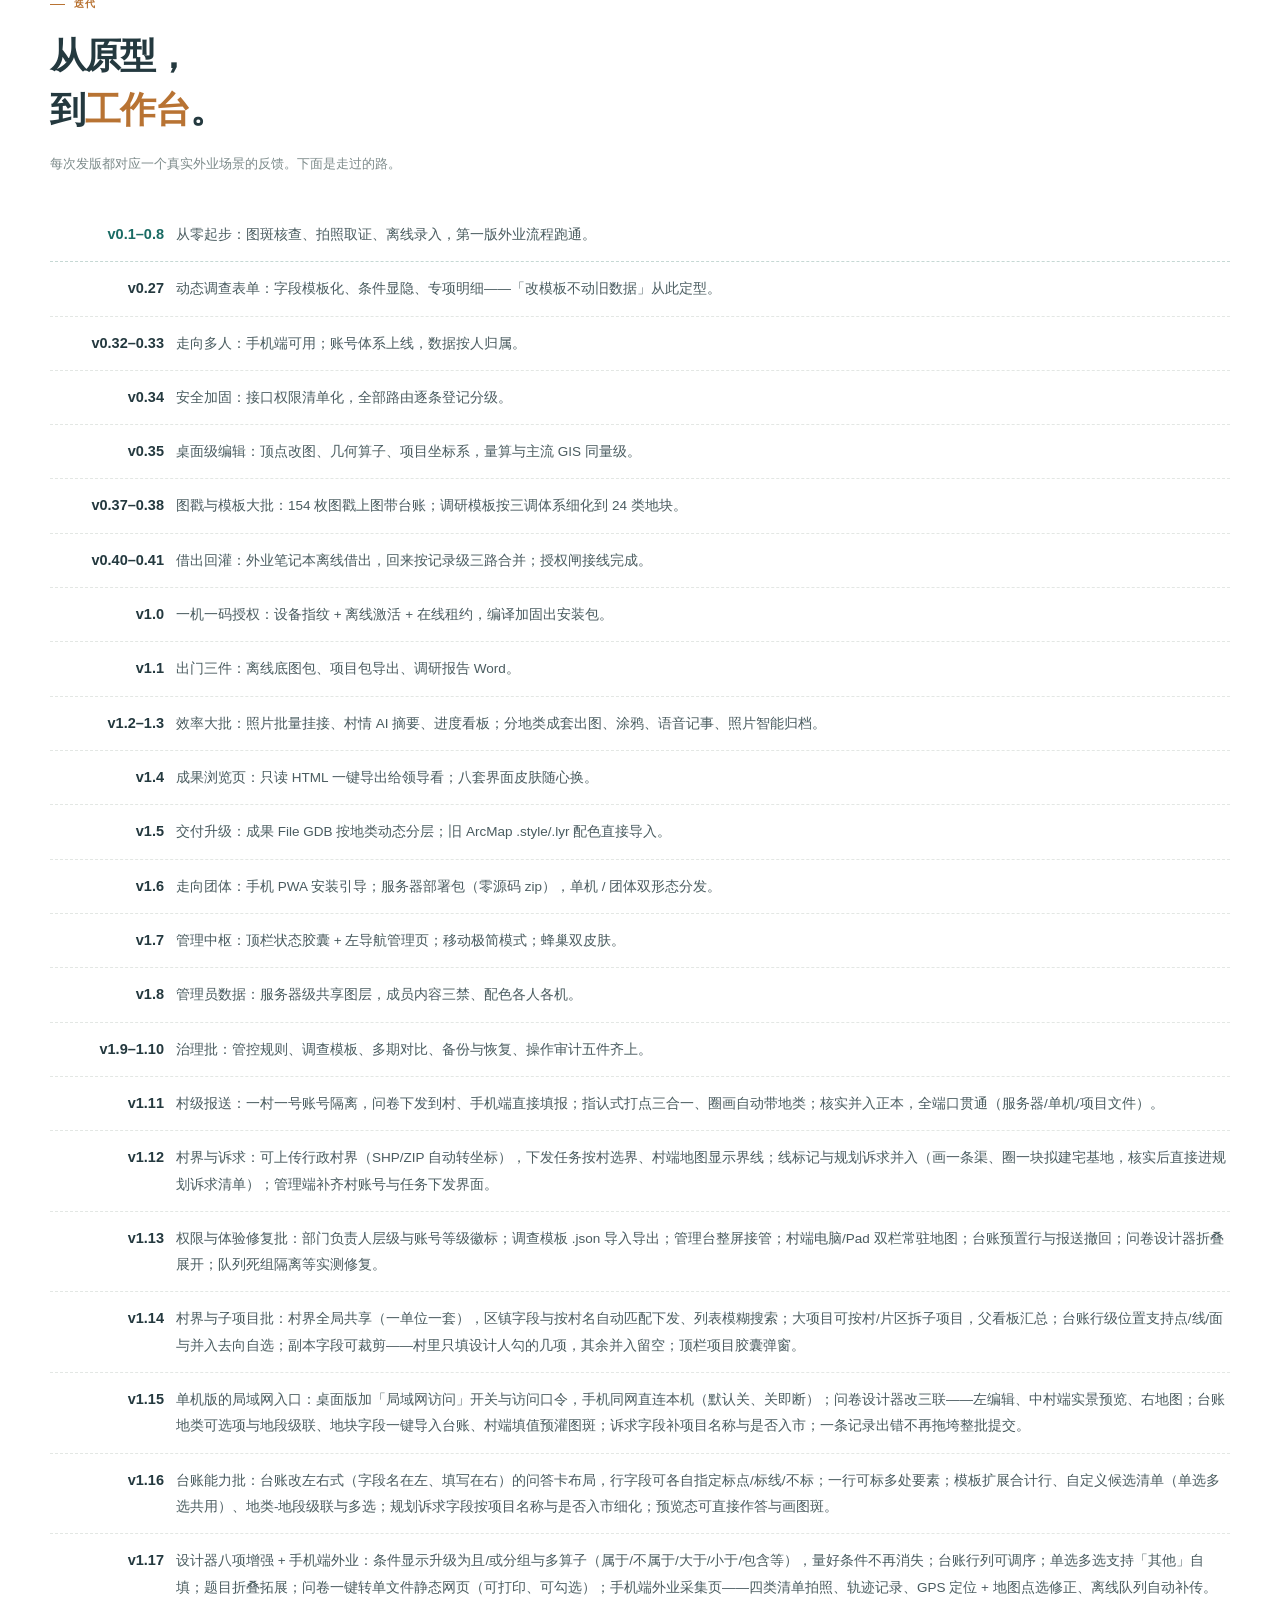
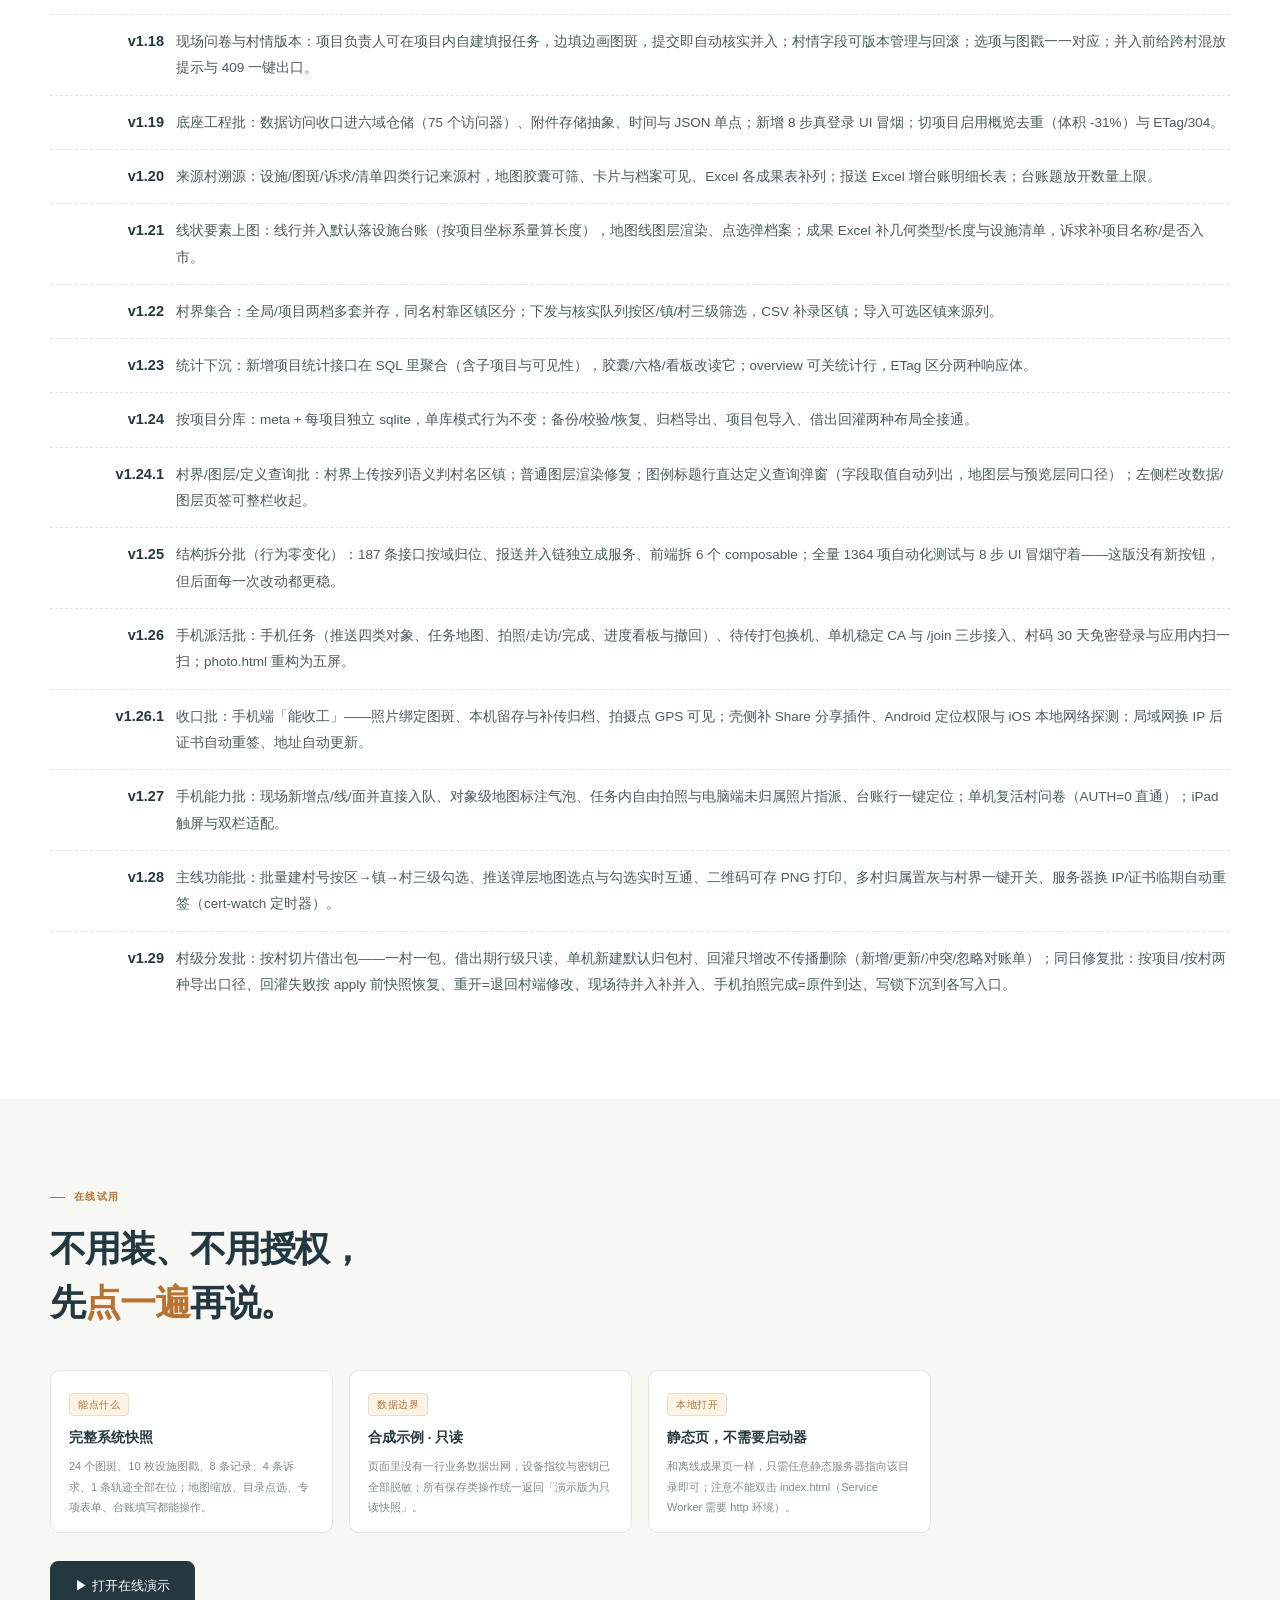
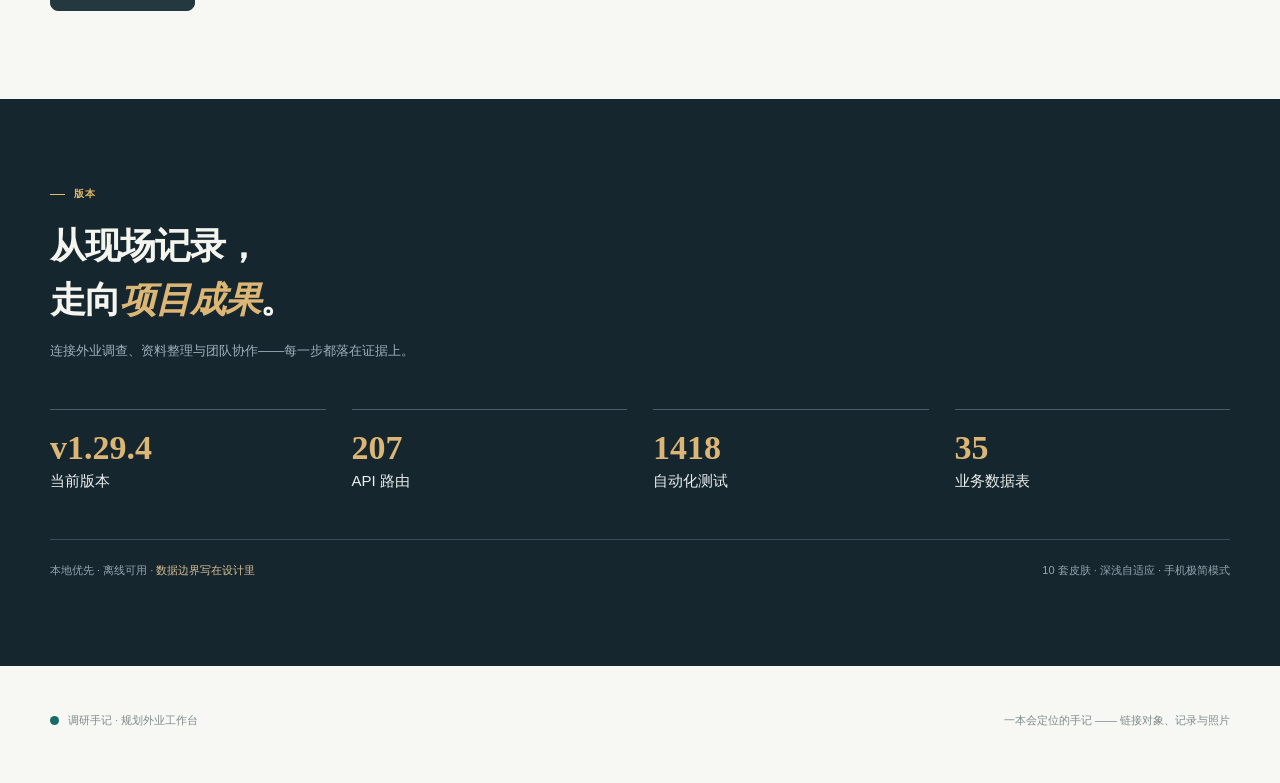
==== commit 689b75ff: "展示页与演示版同步 v1.29.4 - 展示页：版本徽标/示意窗/统计块 → v1.29.4；统计 207 API 路由 / 1418 自动化测试；   能力卡补 CAP.31–34（手机外业进阶、批" ====
--- a/index.html
+++ b/index.html
@@ -216,7 +216,7 @@
       <a href="#changelog">迭代</a>
       <a href="#demo">在线试用</a>
       <a class="keep" href="#release">版本</a>
-      <span class="navchip">v1.26.0</span>
+      <span class="navchip">v1.29.4</span>
     </nav>
   </div>
 </header>
@@ -234,7 +234,7 @@
   </div>
   <div class="wrap">
     <div class="studio reveal">
-      <div class="studio-chrome"><span class="dots"><i></i><i></i><i></i></span><span>调研手记 · 工作台示意（顶栏胶囊 + 图上作业 + 表单）</span><span class="chrome-right">v1.26.0</span></div>
+      <div class="studio-chrome"><span class="dots"><i></i><i></i><i></i></span><span>调研手记 · 工作台示意（顶栏胶囊 + 图上作业 + 表单）</span><span class="chrome-right">v1.29.4</span></div>
       <div class="studio-caps">
         <span class="cap ok"><i></i>在线 · 队列 0</span>
         <span class="cap ok"><i></i>进度 86%</span>
@@ -288,7 +288,7 @@
     <div class="sec-head reveal">
       <div class="eyebrow">能力</div>
       <h2>不止记录，<br>是<em>一套外业工作法</em>。</h2>
-      <p>二十个能力面，覆盖外业调查从定位到交付的全过程；细节都为"现场真的好用"调过。近三版补上组织分层与子项目、模板共享、村界全局共享、村端填报增强，单机版也补了局域网入口——单位越大，分工越好落地。</p>
+      <p>三十四个能力面，覆盖外业调查从定位到交付的全过程；细节都为"现场真的好用"调过。近几版补上手机派活与现场新增、批量建村号、村界多套、按村切片借出（一村一包带回单机改、回来按记录级合并），单机版也补了局域网入口与服务器证书自愈——单位越大、现场越远，分工越好落地。</p>
     </div>
     <div class="cap-grid">
       <div class="ccap reveal"><div class="ccap-top"><svg viewBox="0 0 24 24"><path d="M3 7a2 2 0 0 1 2-2h4l2 2h8a2 2 0 0 1 2 2v8a2 2 0 0 1-2 2H5a2 2 0 0 1-2-2z"/><path d="M8 13h8M8 16h5"/></svg><span class="ccap-code">CAP.01</span></div><h3>图斑 × 图戳 × 动态表格</h3><p>调查对象按地类自动编号建副本，154 个图戳点哪标哪，表格字段按项目自定义——记录天然长在图上。</p><div class="ccap-tags"><span>自动编号</span><span>设施图戳</span></div></div>
@@ -321,6 +321,10 @@
       <div class="ccap reveal"><div class="ccap-top"><svg viewBox="0 0 24 24"><path d="M4 5h16l-6 7v6l-4 2v-8z"/></svg><span class="ccap-code">CAP.28</span></div><h3>定义查询，像 ArcGIS 那样筛</h3><p>图例标题行直接开定义查询弹窗：字段与取值自动列出、点选即筛，地图层与本机预览层同口径（筛多少、画多少）。左侧栏改「数据 / 图层」页签，可整栏收起。</p><div class="ccap-tags"><span>定义查询</span><span>字段自列</span><span>侧栏页签</span></div></div>
       <div class="ccap reveal"><div class="ccap-top"><svg viewBox="0 0 24 24"><rect x="7" y="2.5" width="10" height="19" rx="2"/><path d="M10.5 5.5h3M12 18.2v.1"/><path d="M9.5 9.5l2 2 3.5-3.5"/></svg><span class="ccap-code">CAP.29</span></div><h3>派活到手机，按单走村</h3><p>电脑上勾选图斑、设施、记录、诉求推给某位成员的手机；手机地图只画被推对象，按状态配色，拍照、走访备注、标记完成，进度回电脑看板。断网照常干活，待传可打包带走、换机导入。</p><div class="ccap-tags"><span>四类推送</span><span>任务地图</span><span>待传打包</span></div></div>
       <div class="ccap reveal"><div class="ccap-top"><svg viewBox="0 0 24 24"><path d="M4 8V4h4M20 8V4h-4M4 16v4h4M20 16v4h-4"/><rect x="9" y="9" width="6" height="6" rx="1"/></svg><span class="ccap-code">CAP.30</span></div><h3>三码接入，扫一下就进</h3><p>接入码（装一次证书长期信任，/join 三步引导）、任务码（扫码直达那张清单）、村码（30 天免密登录村端，可吊销）。手机端内置扫一扫按类型路由；生成的码只认调研手记。</p><div class="ccap-tags"><span>稳定 CA</span><span>村码免密</span><span>应用内扫码</span></div></div>
+      <div class="ccap reveal"><div class="ccap-top"><svg viewBox="0 0 24 24"><path d="M12 19l7-7-4-4-7 7-1 5z"/><path d="M15 8l1.5 1.5"/><path d="M4 16v4h4"/></svg><span class="ccap-code">CAP.31</span></div><h3>手机外业，走到哪记到哪</h3><p>现场新增点/线/面三键绘制，属性填完即入离线队列；对象可加≤40 字地图标注气泡；任务内自由拍照（GPS 或手点定位），电脑端「未归属」照片一键指派到图斑/设施；台账行点一下即定位高亮。</p><div class="ccap-tags"><span>现场新增</span><span>对象标注</span><span>自由拍照</span></div></div>
+      <div class="ccap reveal"><div class="ccap-top"><svg viewBox="0 0 24 24"><path d="M4 6h7M4 12h7M4 18h7"/><rect x="14" y="5" width="6" height="4" rx="1"/><rect x="14" y="12" width="6" height="4" rx="1"/><rect x="14" y="19" width="6" height="2" rx="1"/></svg><span class="ccap-code">CAP.32</span></div><h3>批量建村号，按区镇村勾</h3><p>批量建号可按区→镇→村逐级勾选；推送弹层地图选点与三个页签勾选实时互通；村码/接入码/任务码都可存 PNG 打印；多村归属置灰显示、选中村自动亮村界；服务器换 IP 或证书临期自动重签。</p><div class="ccap-tags"><span>三级勾选</span><span>多村归属</span><span>证书自愈</span></div></div>
+      <div class="ccap reveal"><div class="ccap-top"><svg viewBox="0 0 24 24"><path d="M8 5h8v3H8z"/><path d="M6 7h12v13H6z"/><path d="M10 12h4M10 16h4"/><path d="M18 9v6"/></svg><span class="ccap-code">CAP.33</span></div><h3>一村一包，带回单机改</h3><p>借出时可「按村切片」：只带该村村范围数据与照片原图，村界冻结在导出时刻；借出期间服务器上这些行只读。单机导入后新建图斑/设施默认归包村，回灌只增改、不传播删除，按新增/更新/冲突/忽略出对账单。</p><div class="ccap-tags"><span>按村切片</span><span>行级只读</span><span>记录级合并</span></div></div>
+      <div class="ccap reveal"><div class="ccap-top"><svg viewBox="0 0 24 24"><path d="M4 5h16v14H4z"/><path d="M4 10h16"/><path d="M9 14l2 2 4-4"/></svg><span class="ccap-code">CAP.34</span></div><h3>两种导出口径，重开退回村端</h3><p>按项目导出=全部村（多村正常）；项目内按村导出=只带选定村，借出/导出/归档三入口一致。回灌失败按 apply 前快照恢复不丢数；「重开」=退回村端修改、可代填，核实绑定打开详情时的版本；手机拍照任务完成=原件到达。</p><div class="ccap-tags"><span>两种口径</span><span>快照恢复</span><span>重开退回</span></div></div>
     </div>
   </div>
 </section>
@@ -447,6 +451,10 @@
       <li><span class="clv">v1.24.1</span><p>村界/图层/定义查询批：村界上传按列语义判村名区镇；普通图层渲染修复；图例标题行直达定义查询弹窗（字段取值自动列出，地图层与预览层同口径）；左侧栏改数据/图层页签可整栏收起。</p></li>
       <li><span class="clv">v1.25</span><p>结构拆分批（行为零变化）：187 条接口按域归位、报送并入链独立成服务、前端拆 6 个 composable；全量 1364 项自动化测试与 8 步 UI 冒烟守着——这版没有新按钮，但后面每一次改动都更稳。</p></li>
       <li><span class="clv">v1.26</span><p>手机派活批：手机任务（推送四类对象、任务地图、拍照/走访/完成、进度看板与撤回）、待传打包换机、单机稳定 CA 与 /join 三步接入、村码 30 天免密登录与应用内扫一扫；photo.html 重构为五屏。</p></li>
+      <li><span class="clv">v1.26.1</span><p>收口批：手机端「能收工」——照片绑定图斑、本机留存与补传归档、拍摄点 GPS 可见；壳侧补 Share 分享插件、Android 定位权限与 iOS 本地网络探测；局域网换 IP 后证书自动重签、地址自动更新。</p></li>
+      <li><span class="clv">v1.27</span><p>手机能力批：现场新增点/线/面并直接入队、对象级地图标注气泡、任务内自由拍照与电脑端未归属照片指派、台账行一键定位；单机复活村问卷（AUTH=0 直通）；iPad 触屏与双栏适配。</p></li>
+      <li><span class="clv">v1.28</span><p>主线功能批：批量建村号按区→镇→村三级勾选、推送弹层地图选点与勾选实时互通、二维码可存 PNG 打印、多村归属置灰与村界一键开关、服务器换 IP/证书临期自动重签（cert-watch 定时器）。</p></li>
+      <li><span class="clv">v1.29</span><p>村级分发批：按村切片借出包——一村一包、借出期行级只读、单机新建默认归包村、回灌只增改不传播删除（新增/更新/冲突/忽略对账单）；同日修复批：按项目/按村两种导出口径、回灌失败按 apply 前快照恢复、重开=退回村端修改、现场待并入补并入、手机拍照完成=原件到达、写锁下沉到各写入口。</p></li>
     </ol>
   </div>
 </section>
@@ -474,9 +482,9 @@
     <h2>从现场记录，<br>走向<em style="color:#dcb675">项目成果</em>。</h2>
     <p class="sub2">连接外业调查、资料整理与团队协作——每一步都落在证据上。</p>
     <div class="stats">
-      <span class="stat"><b>v1.26.0</b>当前版本</span>
-      <span class="stat"><b>204</b>API 路由</span>
-      <span class="stat"><b>1391</b>自动化测试</span>
+      <span class="stat"><b>v1.29.4</b>当前版本</span>
+      <span class="stat"><b>207</b>API 路由</span>
+      <span class="stat"><b>1418</b>自动化测试</span>
       <span class="stat"><b>35</b>业务数据表</span>
     </div>
     <div class="release-foot">
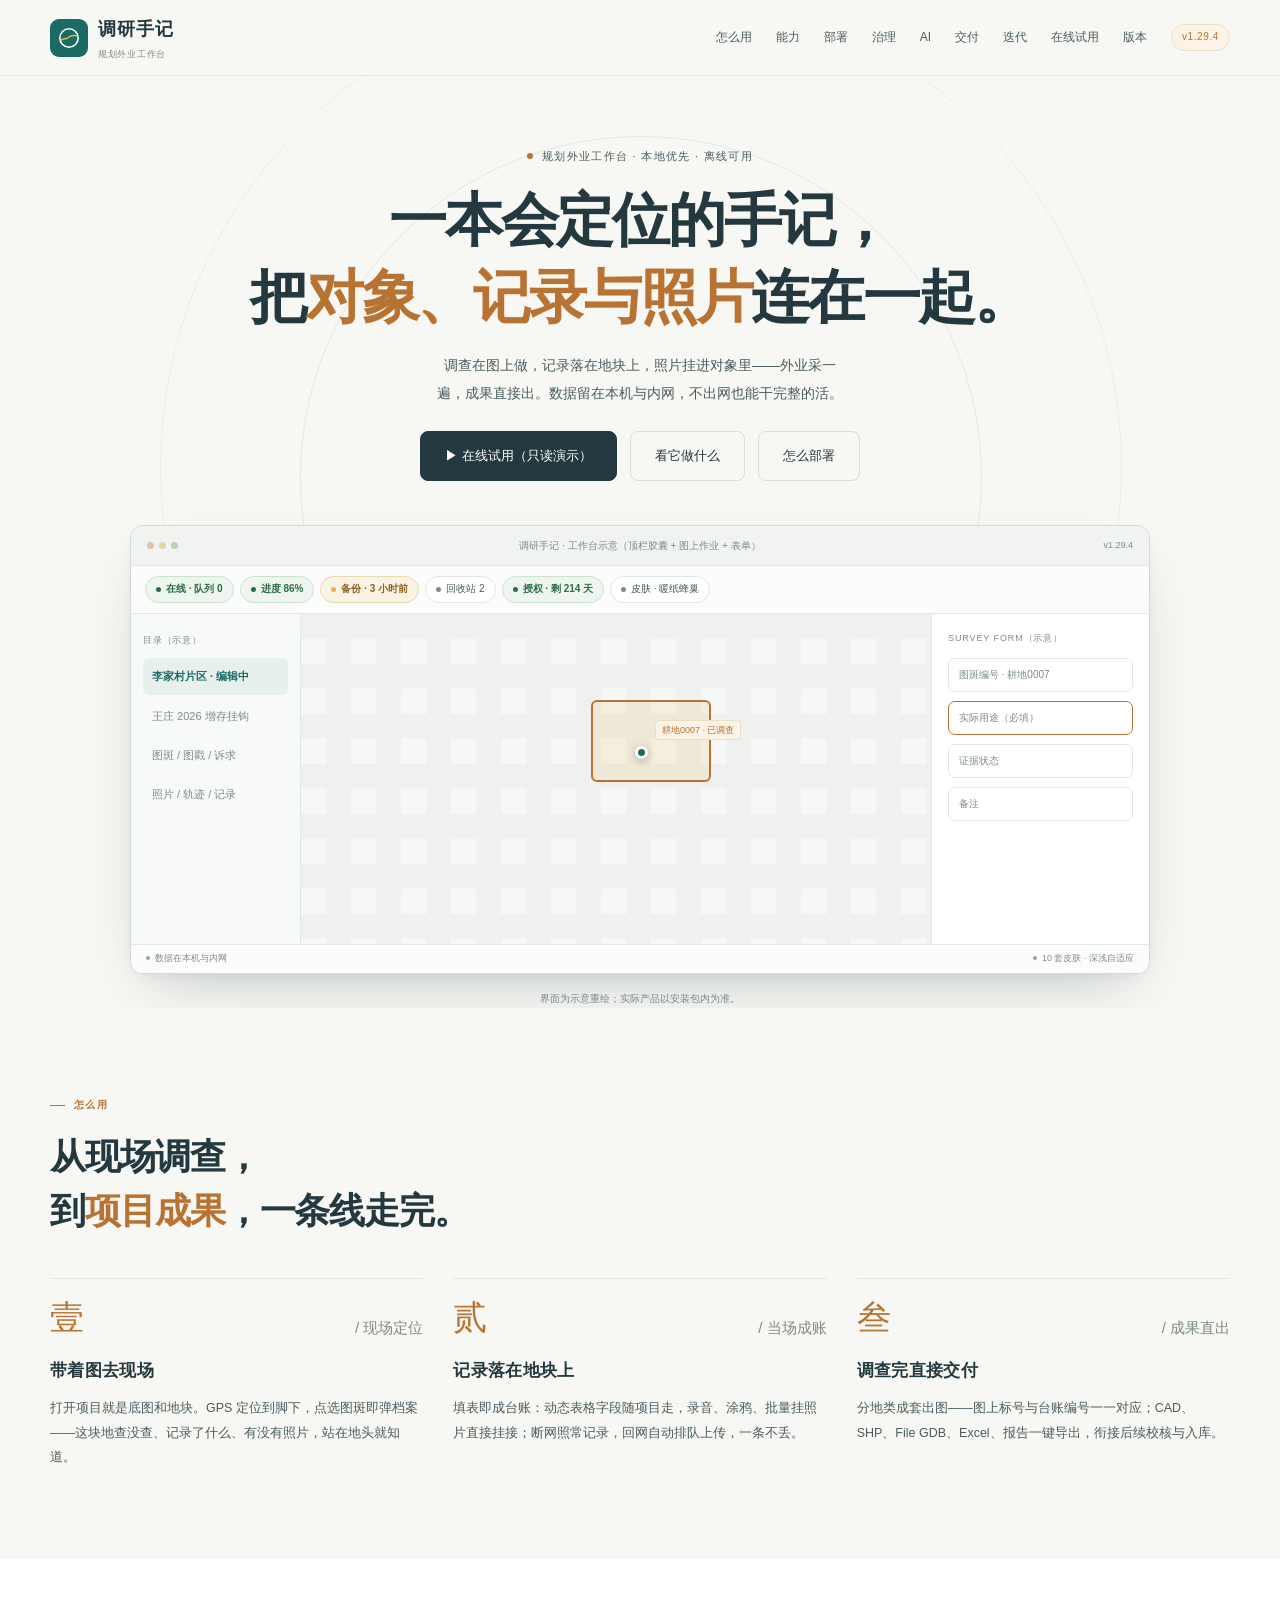
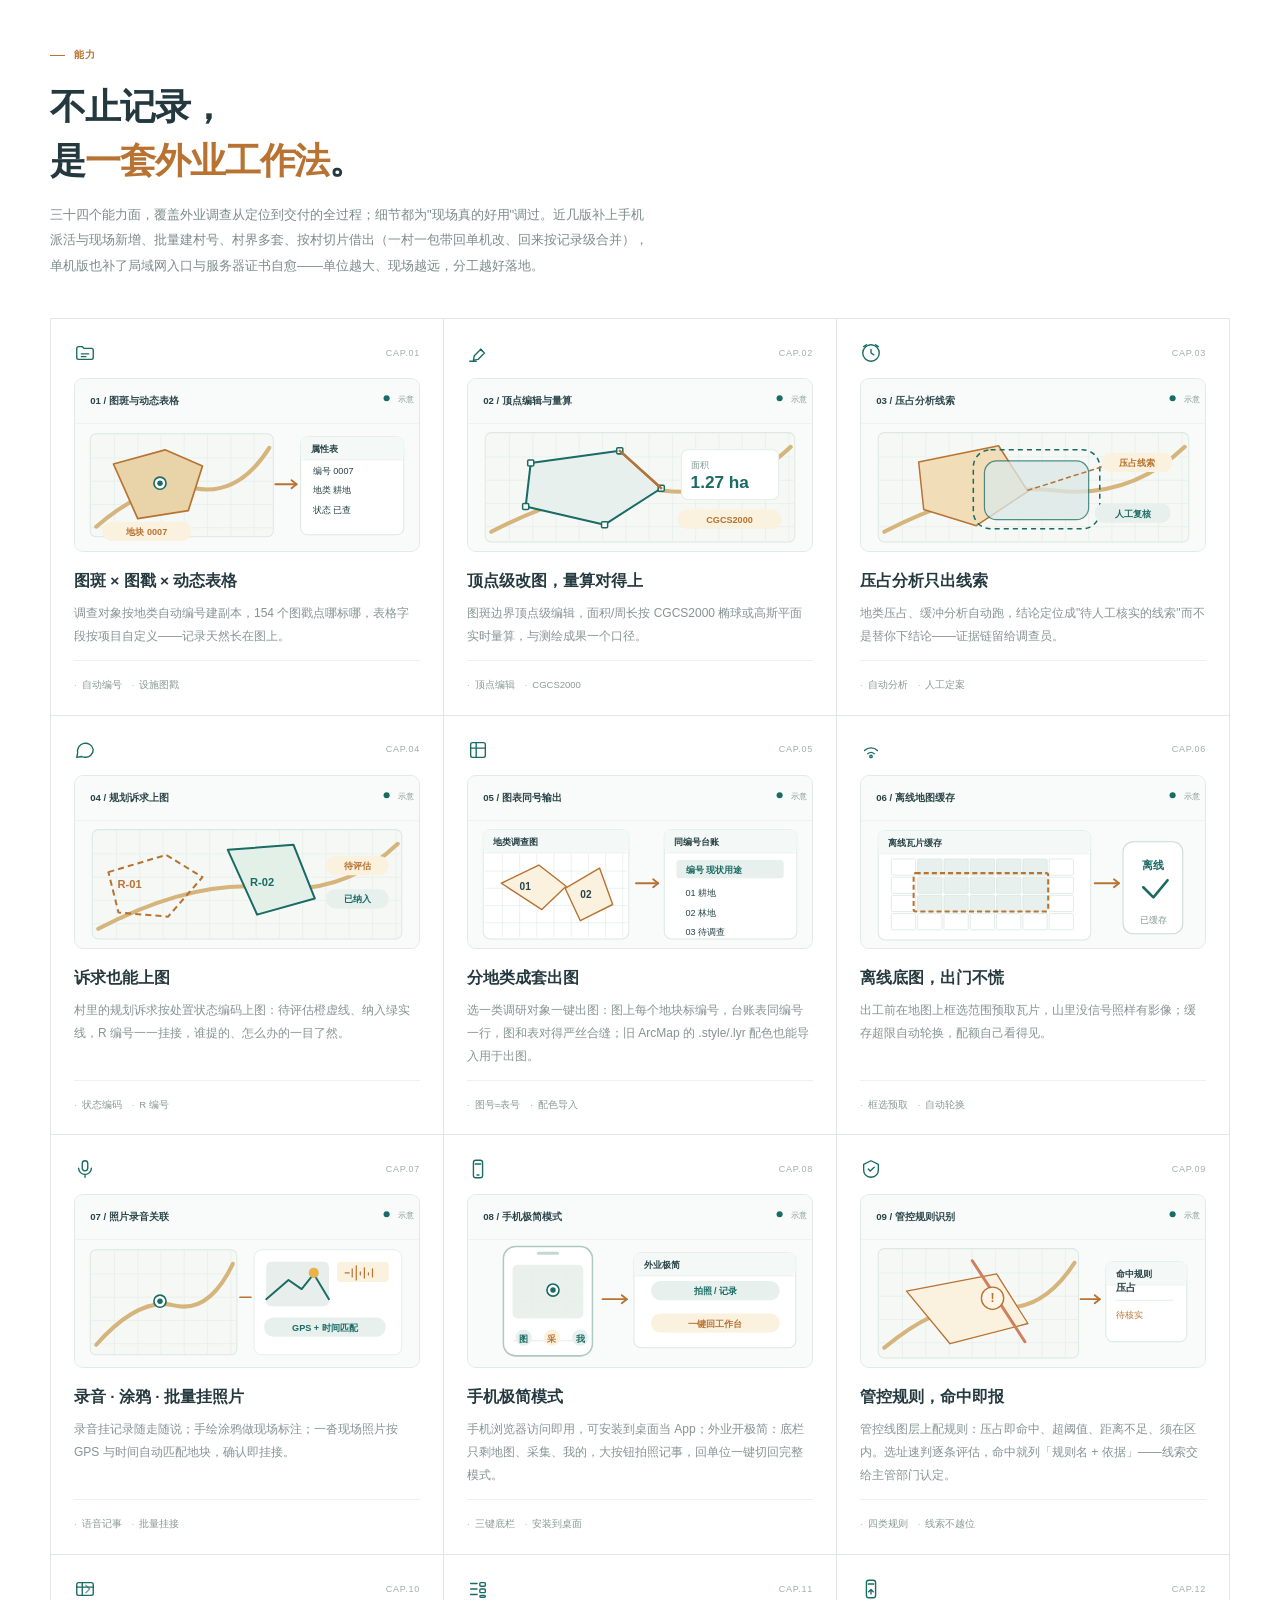
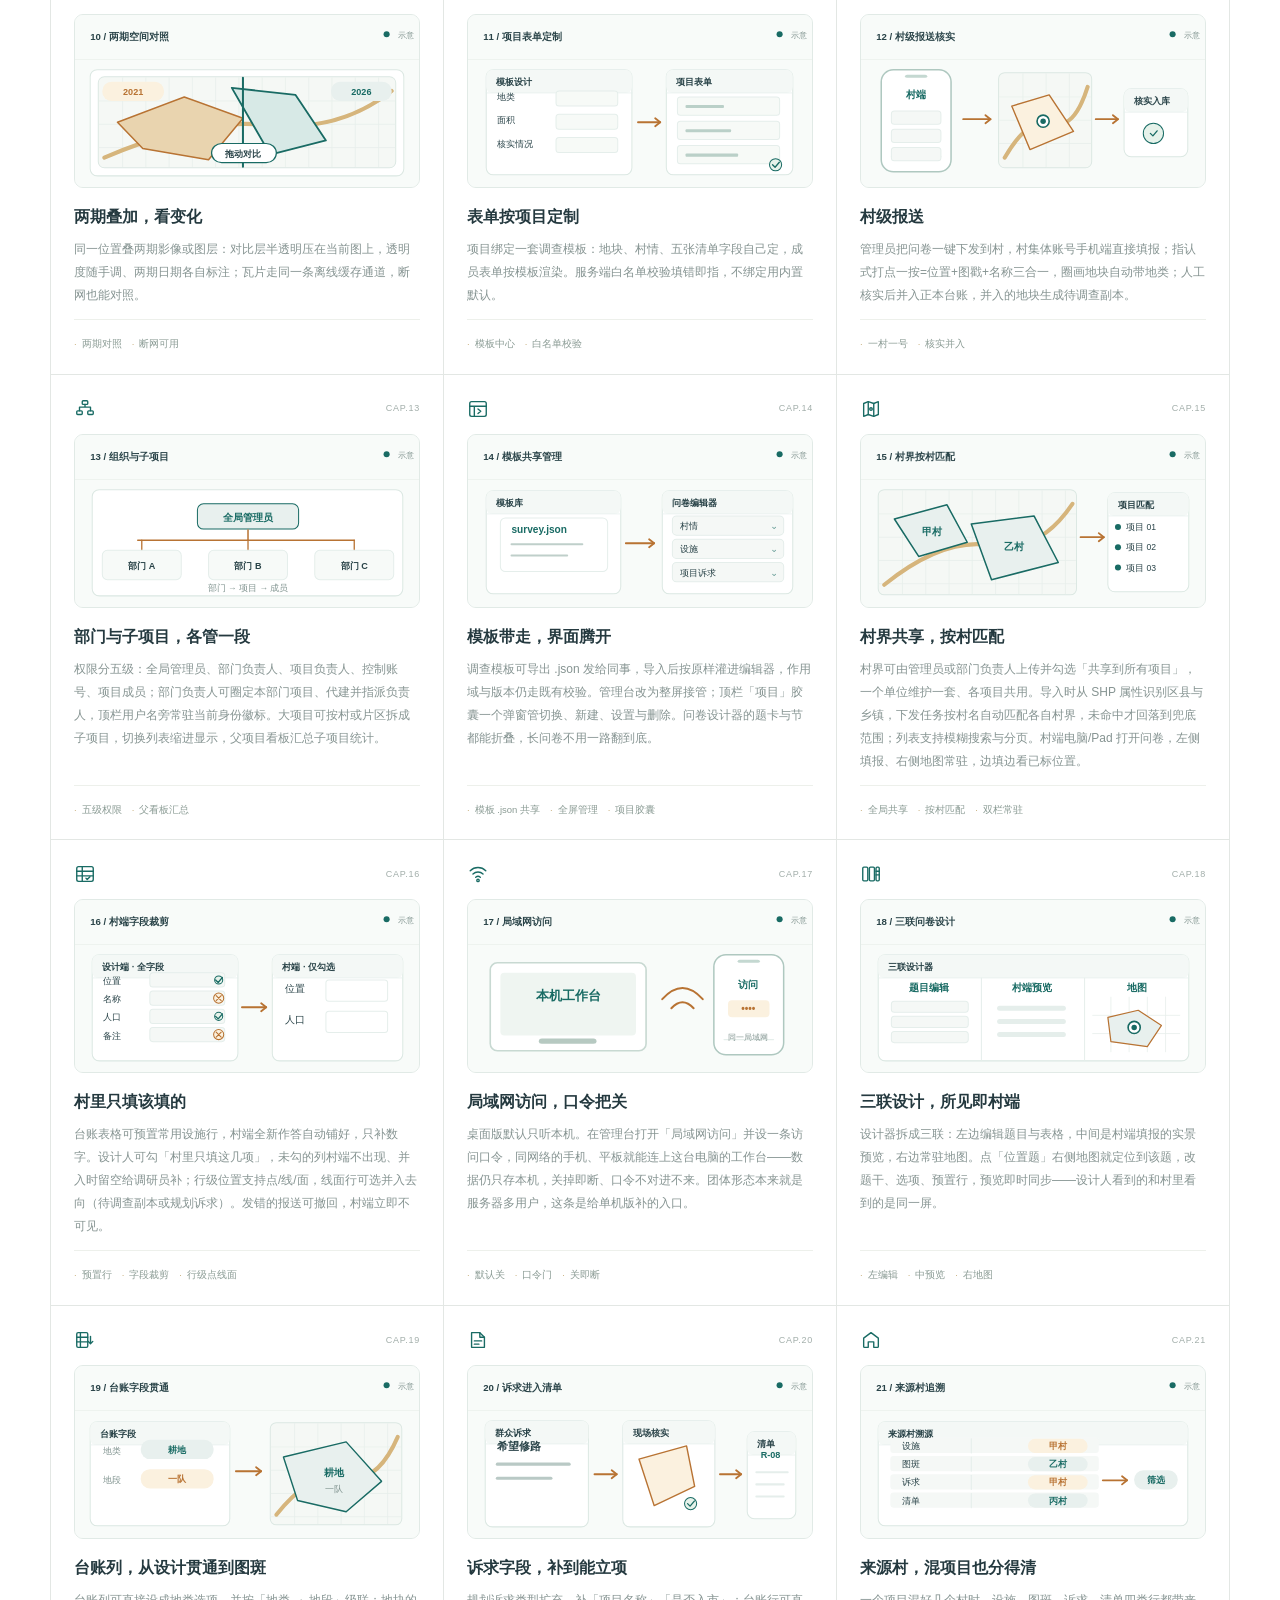
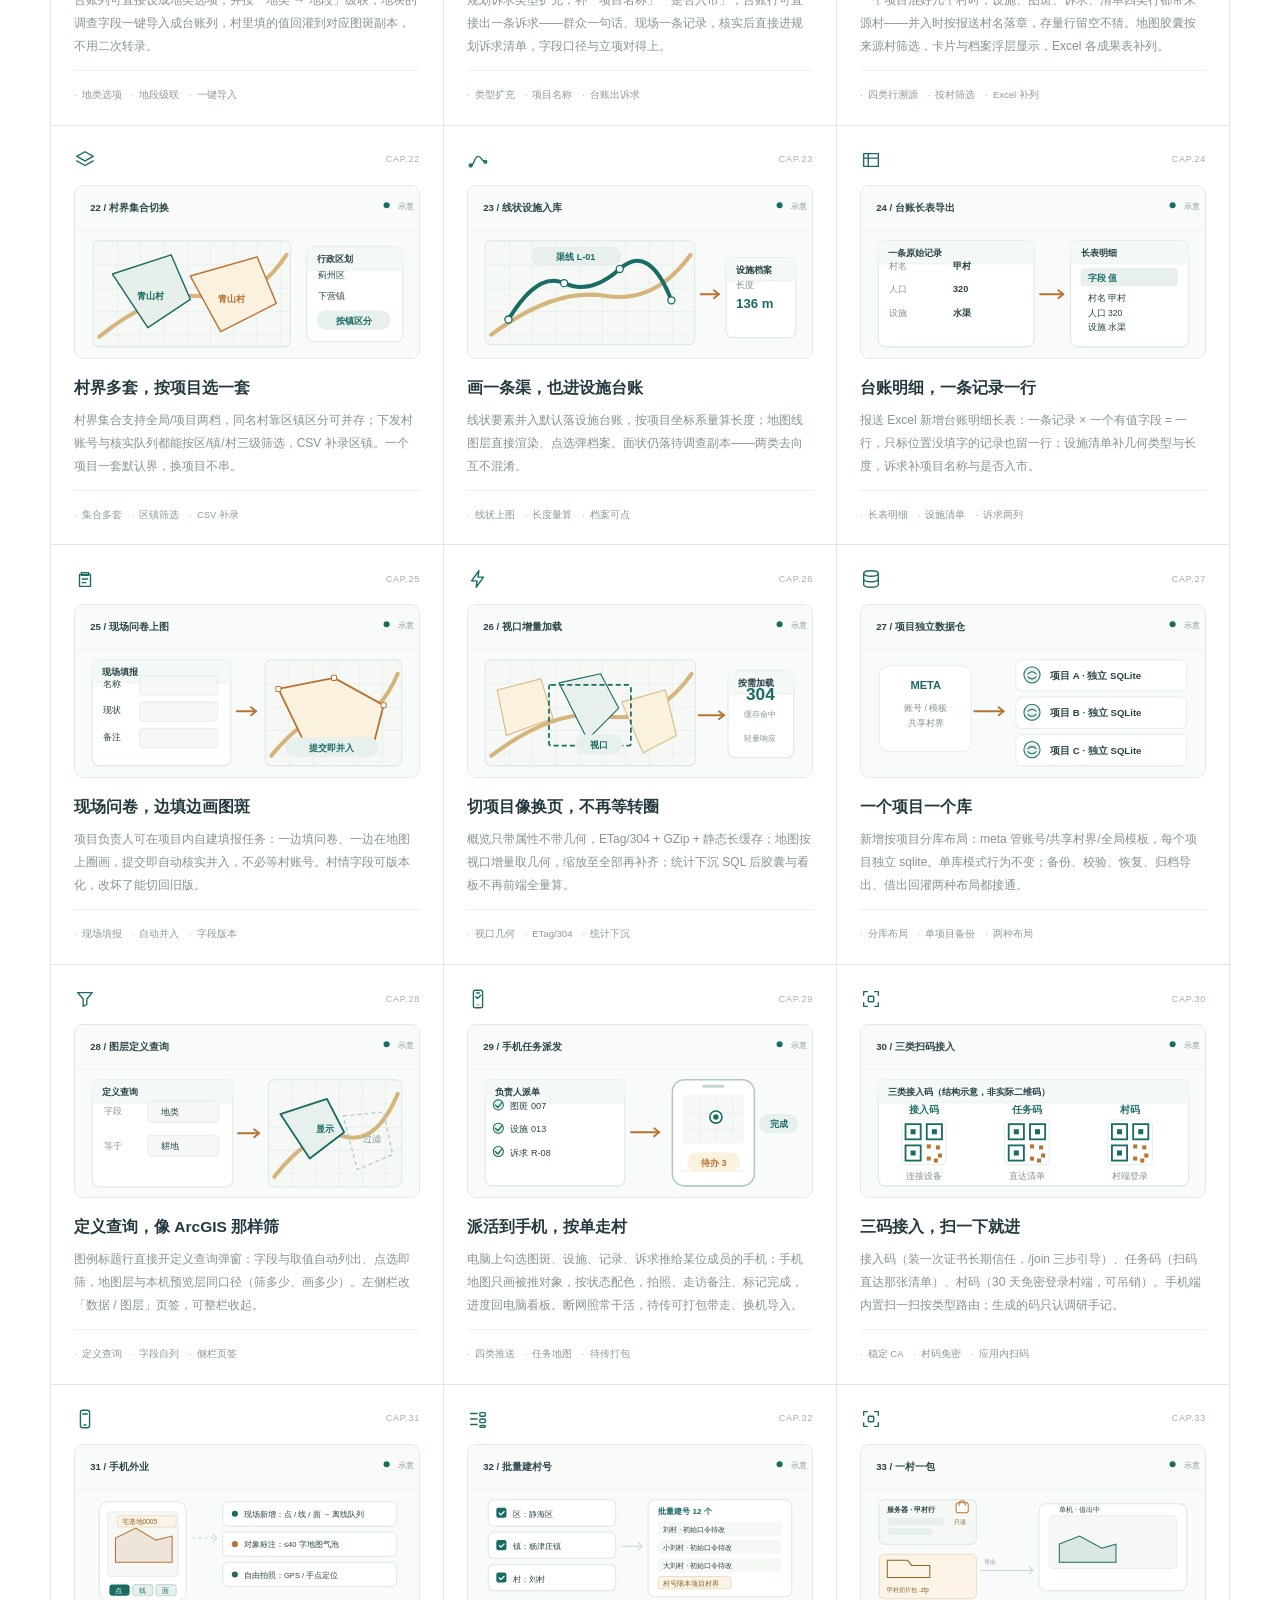
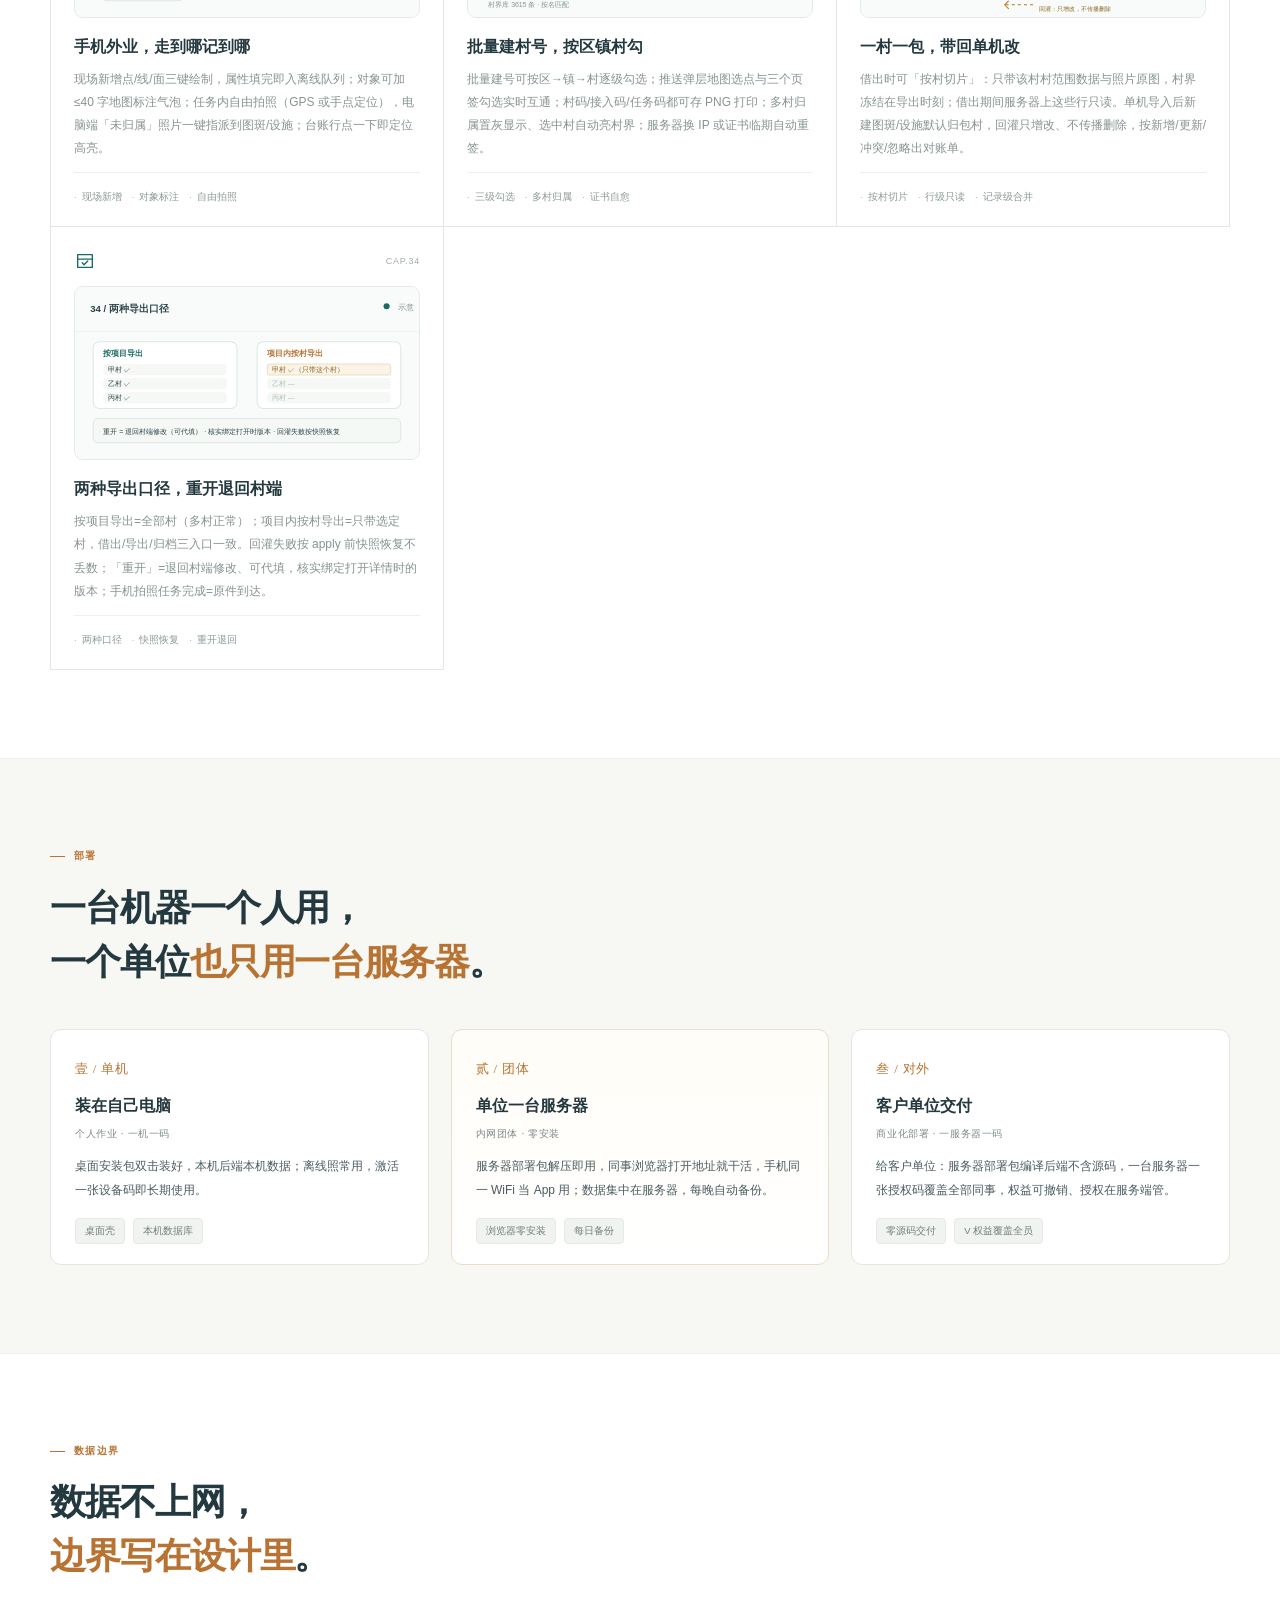
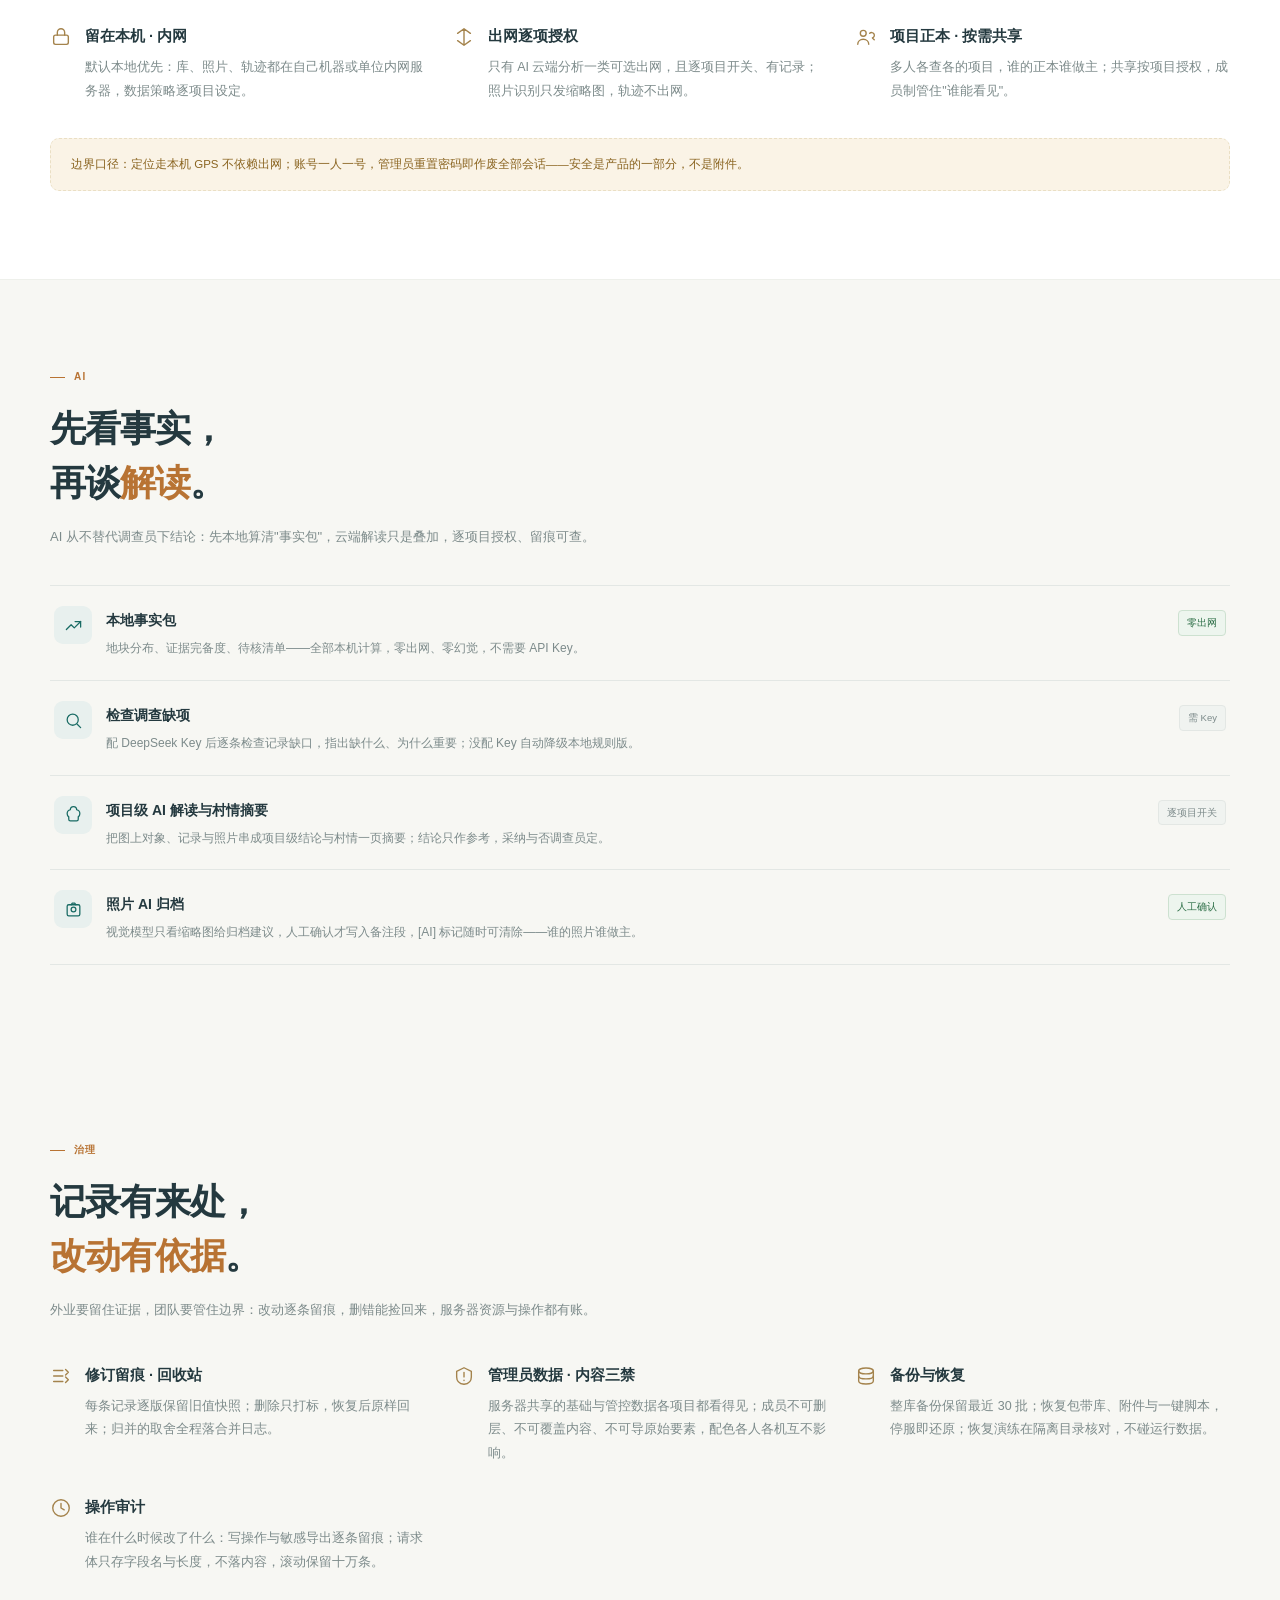
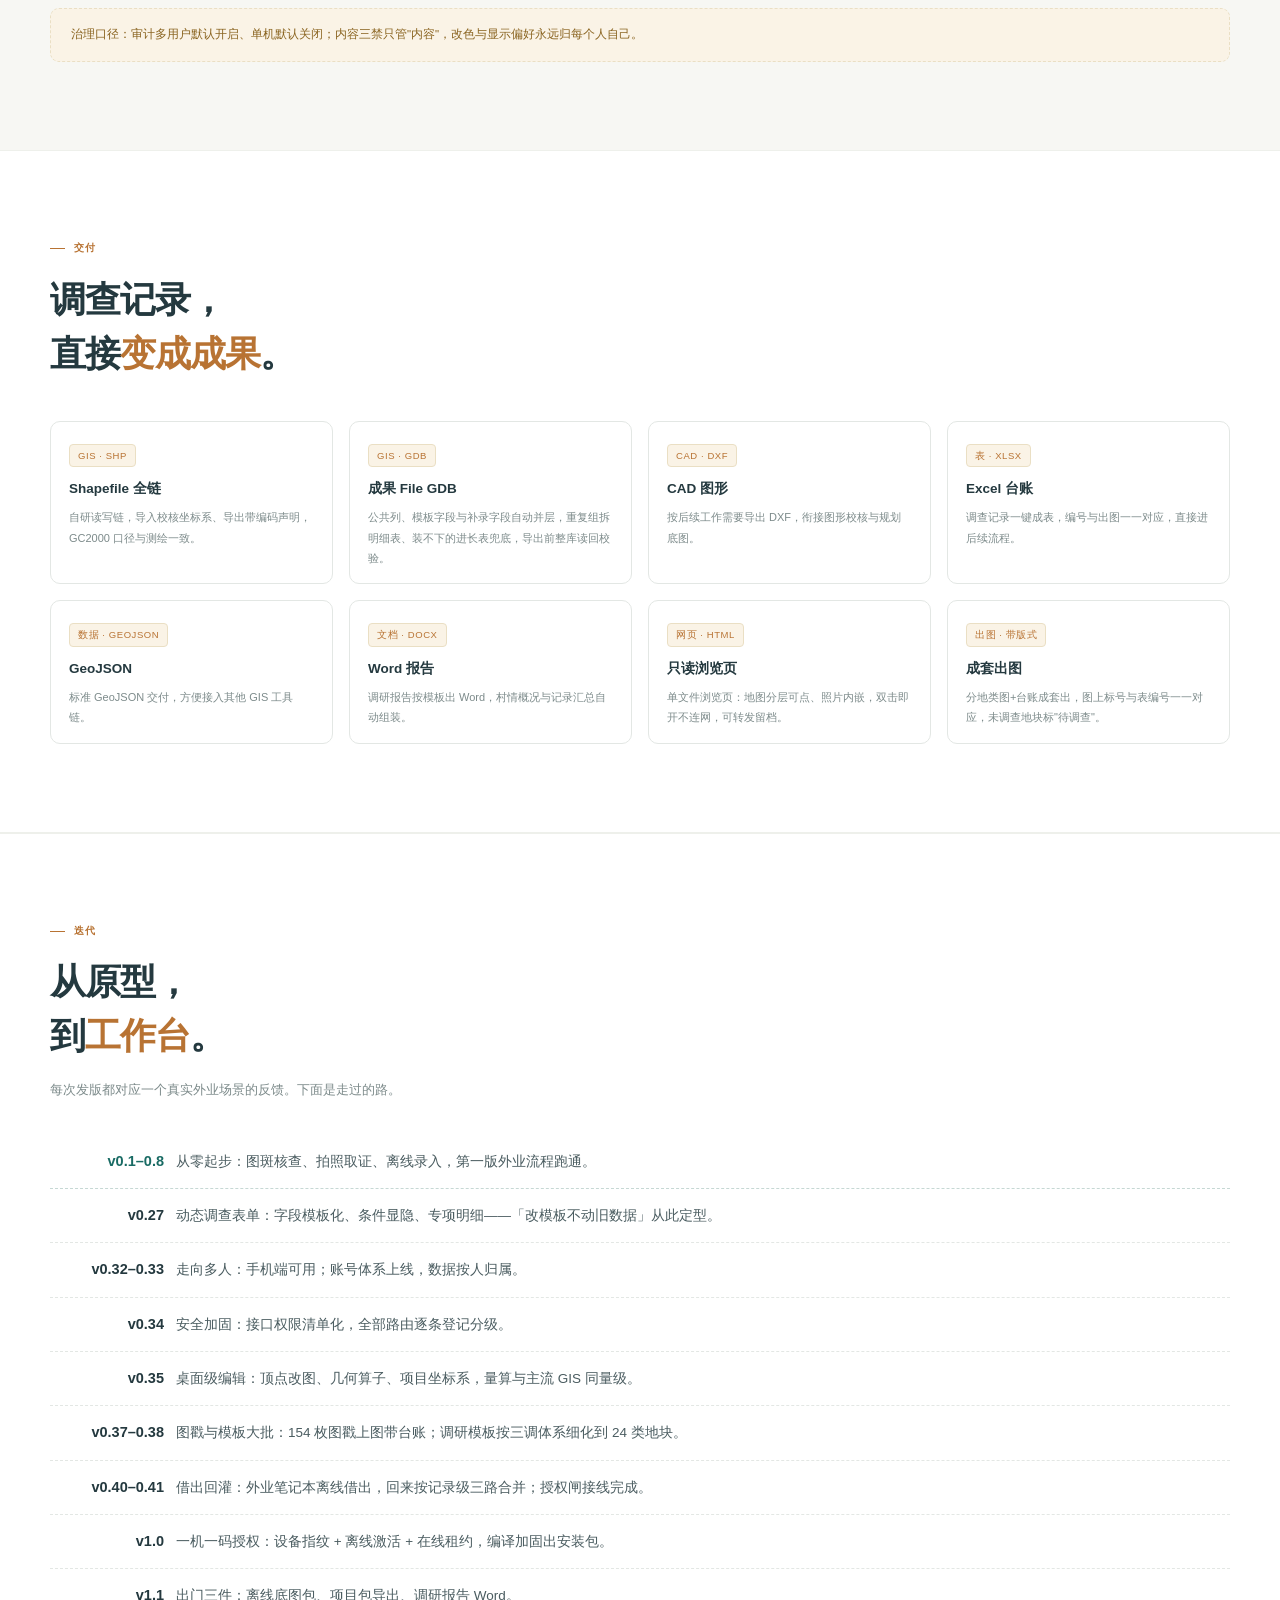
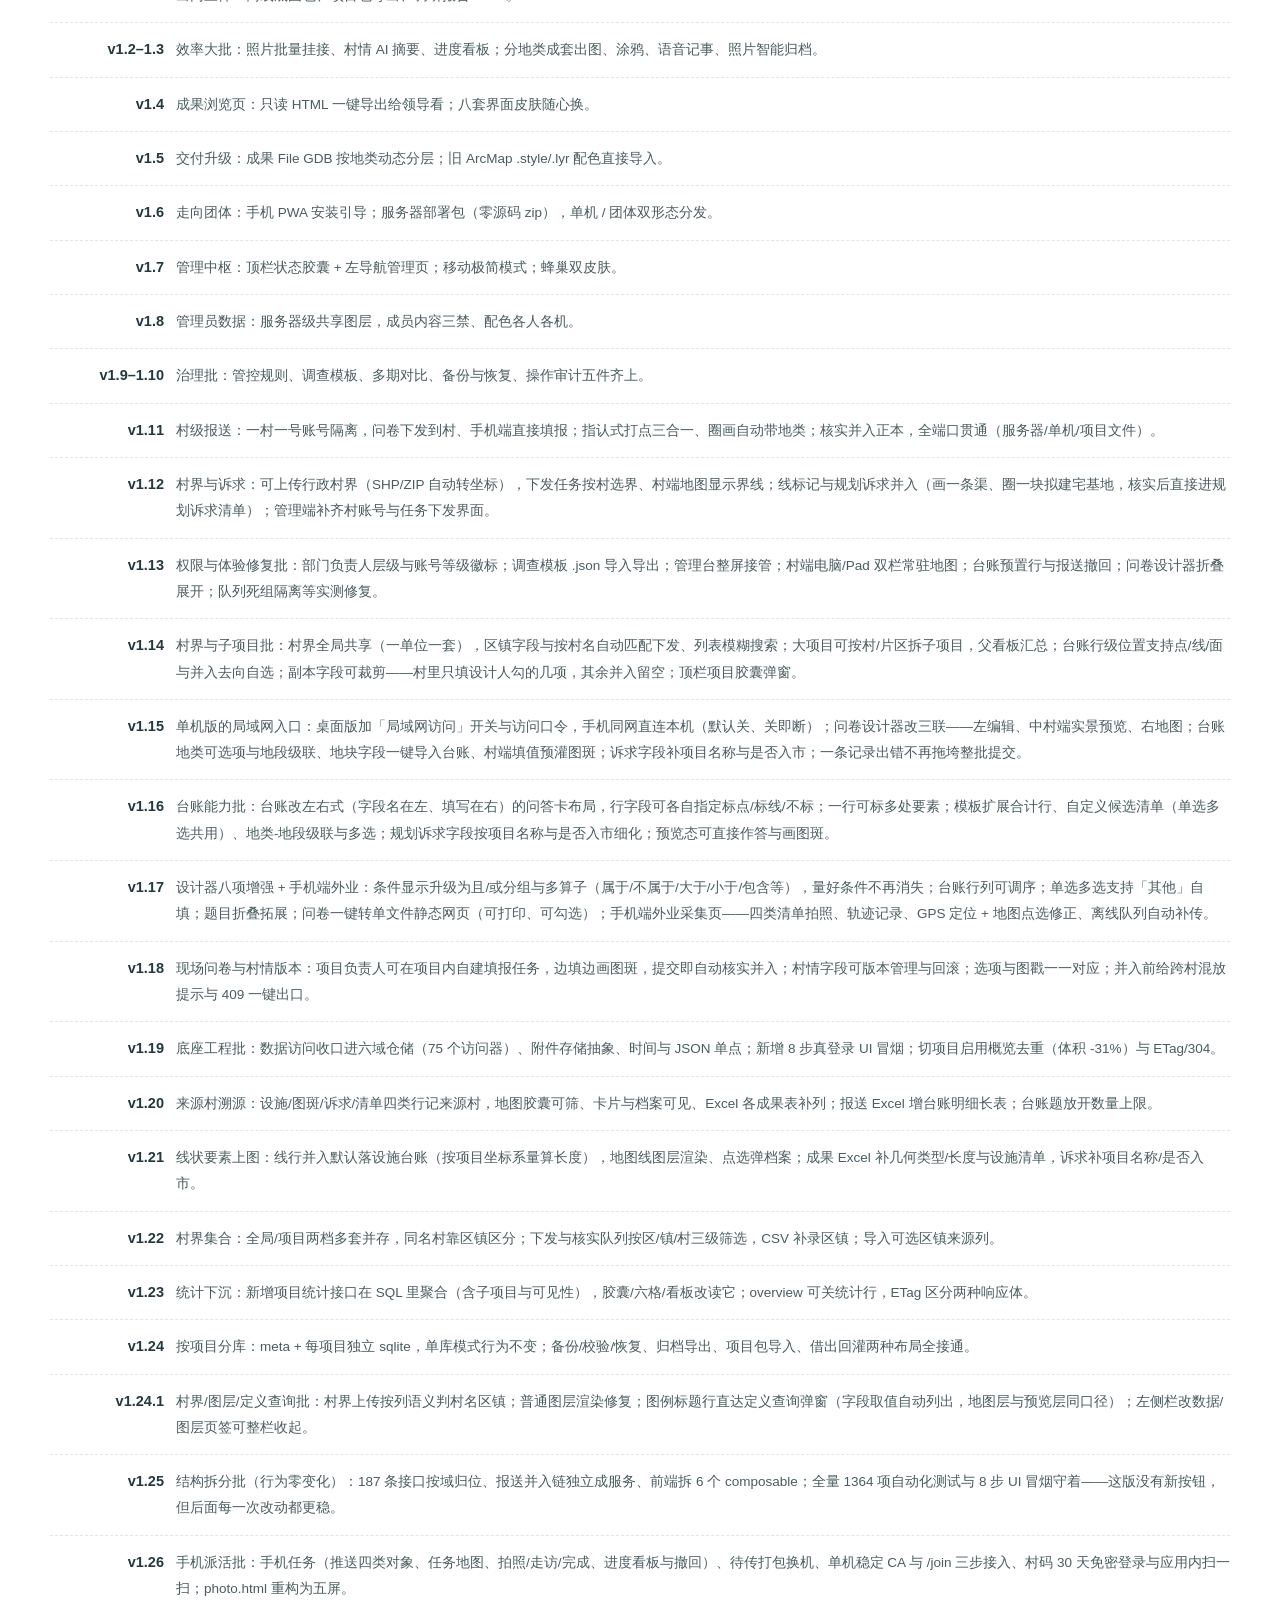
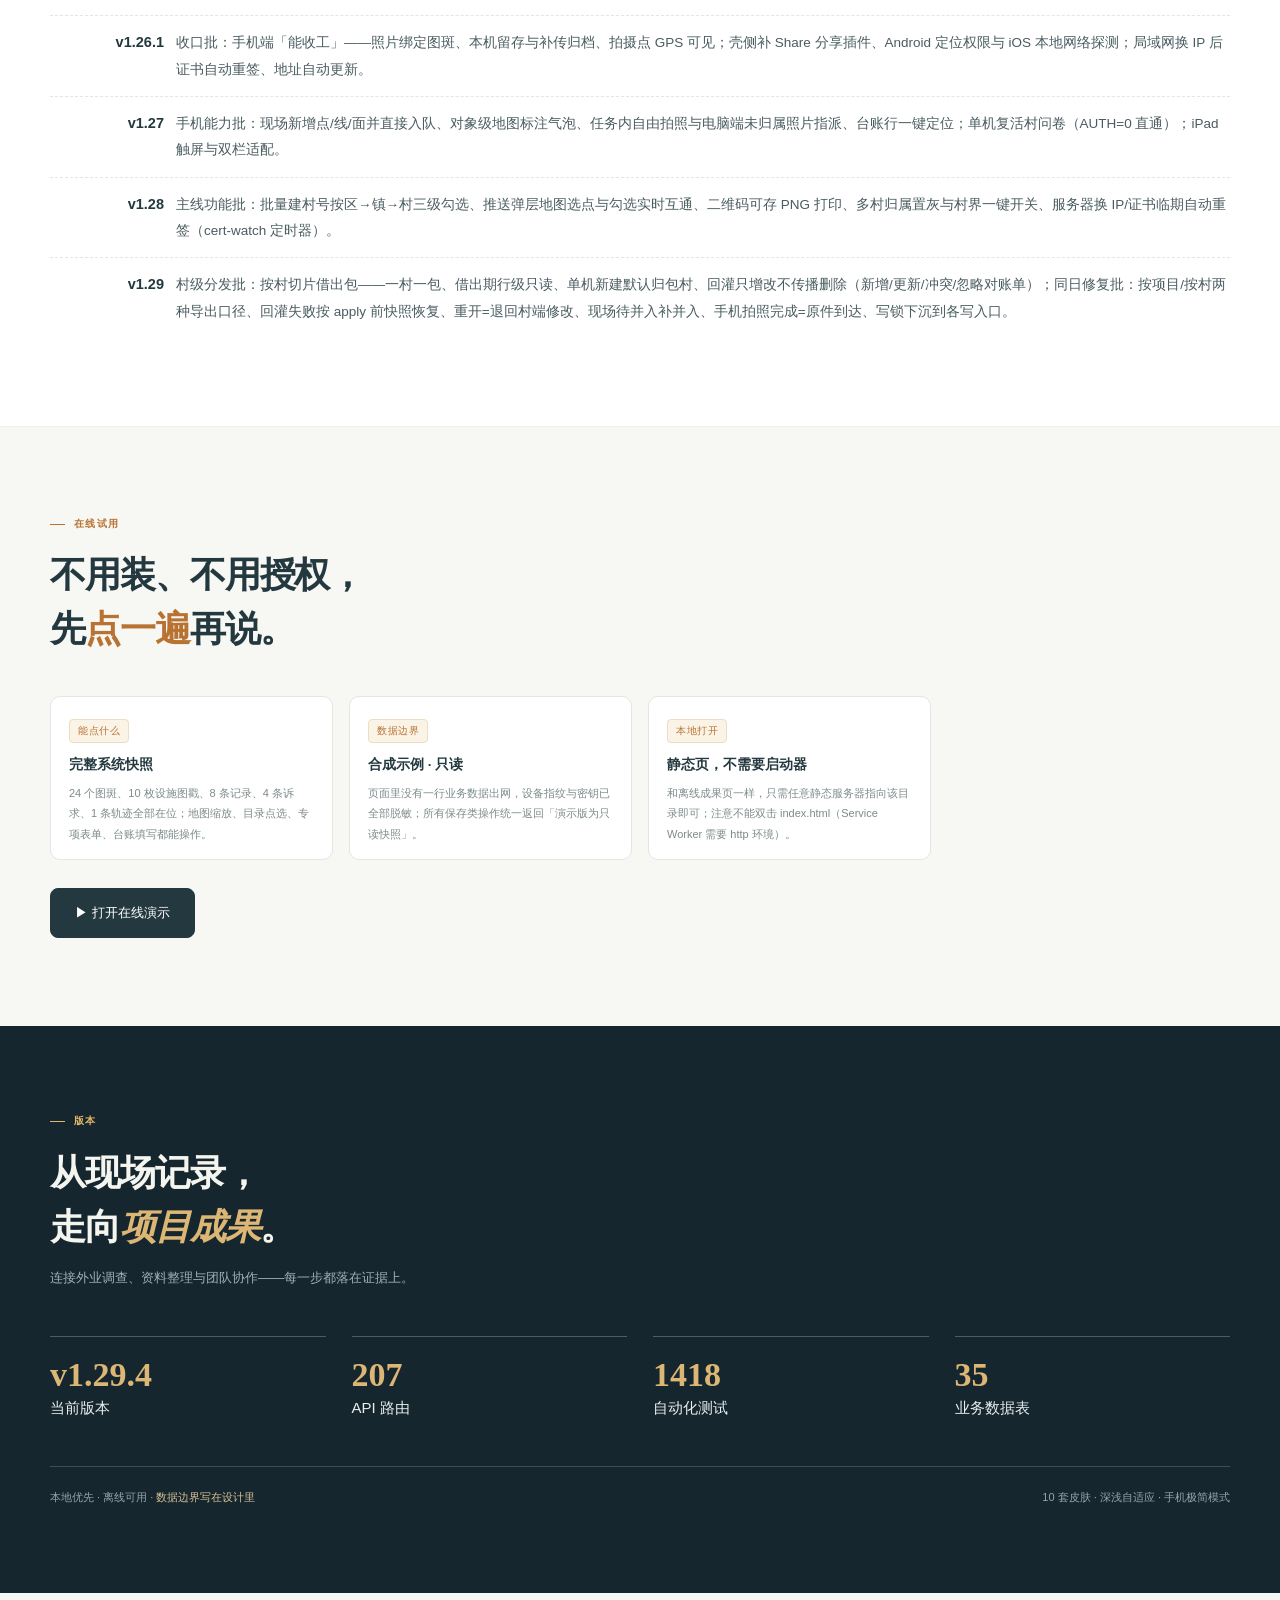
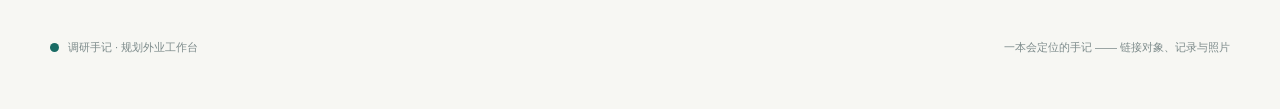
==== commit 4753c6b3: "展示页换 SVG 图解增强版（34 能力卡）+ 演示链接改线上绝对地址 - 以《调研手记_项目展示页_SVG图解增强版.html》为新母本：30 张能力卡各配   340×170 功能结构示意图 - " ====
--- a/index.html
+++ b/index.html
@@ -7,7 +7,7 @@
 <meta name="theme-color" content="#f7f7f3">
 <meta property="og:title" content="调研手记 · 把外业调研装进一本手记">
 <meta property="og:description" content="把外业调研，装进一本手记。">
-<title>调研手记 · 把外业调研装进一本手记</title>
+<title>调研手记 · v1.29.4 —— 蜂巢工作台风</title>
 <style>
 /* ============ 蜂巢工作台设计语言（源自蜂巢引擎 V14 学习落地，色板经原型实测） ============ */
 :root{
@@ -196,6 +196,20 @@
 .cl li:first-child .clv{color:var(--brand)}
 .cl li:first-child{border-bottom-color:var(--brand-line)}
 @media(max-width:720px){.cl li{grid-template-columns:86px 1fr}.cl p{grid-column:2}}
+
+/* ============ CAP 图解增强：30 张内嵌矢量示意图，无需网络和脚本 ============ */
+.cap-grid{grid-template-columns:repeat(3,minmax(0,1fr))}
+.ccap{display:flex;flex-direction:column;padding:23px 23px 21px}
+.ccap-top{margin-bottom:14px}
+.cap-visual{margin:0 0 17px;overflow:hidden;border:1px solid #e1eae6;border-radius:9px;background:#f8fbf9;transition:border-color .2s,box-shadow .2s}
+.cap-visual svg{width:100%;height:auto;display:block;aspect-ratio:2 / 1;max-height:215px}
+.ccap:hover .cap-visual{border-color:#c5dcd3;box-shadow:0 8px 18px -16px rgba(25,107,100,.35)}
+.ccap h3{font-size:15.5px;line-height:1.55;margin-bottom:9px}
+.ccap p{font-size:12px;line-height:1.92}
+.ccap-tags{margin-top:auto;padding-top:15px;transform:translateY(12px);margin-bottom:12px}
+@media (max-width:980px){.cap-grid{grid-template-columns:repeat(2,minmax(0,1fr))}}
+@media (max-width:600px){.cap-grid{grid-template-columns:1fr}.ccap{padding:20px}.cap-visual svg{max-height:none}}
+@media (prefers-reduced-motion:reduce){.cap-visual{transition:none}}
 </style>
 </head>
 <body>
@@ -227,7 +241,7 @@
     <h1>一本会定位的手记，<br>把<em>对象、记录与照片</em>连在一起。</h1>
     <p class="hero-lead">调查在图上做，记录落在地块上，照片挂进对象里——外业采一遍，成果直接出。数据留在本机与内网，不出网也能干完整的活。</p>
     <div class="hero-actions">
-      <a class="btn" href="./demo/">▶ 在线试用（只读演示）</a>
+      <a class="btn" href="https://liulei97.github.io/diaoyan-shouji/demo/" target="_blank" rel="noopener">▶ 在线试用（只读演示）</a>
       <a class="btn secondary" href="#cap">看它做什么</a>
       <a class="btn secondary" href="#dual">怎么部署</a>
     </div>
@@ -291,40 +305,40 @@
       <p>三十四个能力面，覆盖外业调查从定位到交付的全过程；细节都为"现场真的好用"调过。近几版补上手机派活与现场新增、批量建村号、村界多套、按村切片借出（一村一包带回单机改、回来按记录级合并），单机版也补了局域网入口与服务器证书自愈——单位越大、现场越远，分工越好落地。</p>
     </div>
     <div class="cap-grid">
-      <div class="ccap reveal"><div class="ccap-top"><svg viewBox="0 0 24 24"><path d="M3 7a2 2 0 0 1 2-2h4l2 2h8a2 2 0 0 1 2 2v8a2 2 0 0 1-2 2H5a2 2 0 0 1-2-2z"/><path d="M8 13h8M8 16h5"/></svg><span class="ccap-code">CAP.01</span></div><h3>图斑 × 图戳 × 动态表格</h3><p>调查对象按地类自动编号建副本，154 个图戳点哪标哪，表格字段按项目自定义——记录天然长在图上。</p><div class="ccap-tags"><span>自动编号</span><span>设施图戳</span></div></div>
-      <div class="ccap reveal"><div class="ccap-top"><svg viewBox="0 0 24 24"><path d="M12 19l7-7-4-4-7 7-1 5z"/><path d="M15 8l1.5 1.5"/><path d="M3 21h7"/></svg><span class="ccap-code">CAP.02</span></div><h3>顶点级改图，量算对得上</h3><p>图斑边界顶点级编辑，面积/周长按 CGCS2000 椭球或高斯平面实时量算，与测绘成果一个口径。</p><div class="ccap-tags"><span>顶点编辑</span><span>CGCS2000</span></div></div>
-      <div class="ccap reveal"><div class="ccap-top"><svg viewBox="0 0 24 24"><circle cx="12" cy="12" r="9"/><path d="M12 8v4l3 2"/><path d="M4 5l3-2M20 5l-3-2"/></svg><span class="ccap-code">CAP.03</span></div><h3>压占分析只出线索</h3><p>地类压占、缓冲分析自动跑，结论定位成"待人工核实的线索"而不是替你下结论——证据链留给调查员。</p><div class="ccap-tags"><span>自动分析</span><span>人工定案</span></div></div>
-      <div class="ccap reveal"><div class="ccap-top"><svg viewBox="0 0 24 24"><path d="M21 11.5a8.4 8.4 0 0 1-9 8.4 9 9 0 0 1-3.8-.8L3 20l1-4.9a8.4 8.4 0 1 1 17-3.6z"/></svg><span class="ccap-code">CAP.04</span></div><h3>诉求也能上图</h3><p>村里的规划诉求按处置状态编码上图：待评估橙虚线、纳入绿实线，R 编号一一挂接，谁提的、怎么办的一目了然。</p><div class="ccap-tags"><span>状态编码</span><span>R 编号</span></div></div>
-      <div class="ccap reveal"><div class="ccap-top"><svg viewBox="0 0 24 24"><rect x="4" y="4" width="16" height="16" rx="2"/><path d="M4 10h16M10 4v16"/></svg><span class="ccap-code">CAP.05</span></div><h3>分地类成套出图</h3><p>选一类调研对象一键出图：图上每个地块标编号，台账表同编号一行，图和表对得严丝合缝；旧 ArcMap 的 .style/.lyr 配色也能导入用于出图。</p><div class="ccap-tags"><span>图号=表号</span><span>配色导入</span></div></div>
-      <div class="ccap reveal"><div class="ccap-top"><svg viewBox="0 0 24 24"><path d="M5 12.5a10 10 0 0 1 14 0M8.5 16a5.5 5.5 0 0 1 7 0"/><circle cx="12" cy="19" r="1.3"/></svg><span class="ccap-code">CAP.06</span></div><h3>离线底图，出门不慌</h3><p>出工前在地图上框选范围预取瓦片，山里没信号照样有影像；缓存超限自动轮换，配额自己看得见。</p><div class="ccap-tags"><span>框选预取</span><span>自动轮换</span></div></div>
-      <div class="ccap reveal"><div class="ccap-top"><svg viewBox="0 0 24 24"><rect x="9" y="3" width="6" height="11" rx="3"/><path d="M5 11a7 7 0 0 0 14 0M12 18v3"/></svg><span class="ccap-code">CAP.07</span></div><h3>录音 · 涂鸦 · 批量挂照片</h3><p>录音挂记录随走随说；手绘涂鸦做现场标注；一沓现场照片按 GPS 与时间自动匹配地块，确认即挂接。</p><div class="ccap-tags"><span>语音记事</span><span>批量挂接</span></div></div>
-      <div class="ccap reveal"><div class="ccap-top"><svg viewBox="0 0 24 24"><rect x="7" y="2.5" width="10" height="19" rx="2.5"/><path d="M11 18.5h2"/><path d="M9 6.5h6"/></svg><span class="ccap-code">CAP.08</span></div><h3>手机极简模式</h3><p>手机浏览器访问即用，可安装到桌面当 App；外业开极简：底栏只剩地图、采集、我的，大按钮拍照记事，回单位一键切回完整模式。</p><div class="ccap-tags"><span>三键底栏</span><span>安装到桌面</span></div></div>
-      <div class="ccap reveal"><div class="ccap-top"><svg viewBox="0 0 24 24"><path d="M12 3l8 4v6c0 4.5-3.4 7.4-8 8-4.6-.6-8-3.5-8-8V7z"/><path d="M9 12l2.2 2.2L15.5 10"/></svg><span class="ccap-code">CAP.09</span></div><h3>管控规则，命中即报</h3><p>管控线图层上配规则：压占即命中、超阈值、距离不足、须在区内。选址速判逐条评估，命中就列「规则名 + 依据」——线索交给主管部门认定。</p><div class="ccap-tags"><span>四类规则</span><span>线索不越位</span></div></div>
-      <div class="ccap reveal"><div class="ccap-top"><svg viewBox="0 0 24 24"><rect x="3" y="5" width="18" height="14" rx="2"/><path d="M3 10h18M9 5v14"/><path d="M13 8l4 4-4 4" opacity=".65"/></svg><span class="ccap-code">CAP.10</span></div><h3>两期叠加，看变化</h3><p>同一位置叠两期影像或图层：对比层半透明压在当前图上，透明度随手调、两期日期各自标注；瓦片走同一条离线缓存通道，断网也能对照。</p><div class="ccap-tags"><span>两期对照</span><span>断网可用</span></div></div>
-      <div class="ccap reveal"><div class="ccap-top"><svg viewBox="0 0 24 24"><path d="M4 6h7M4 12h7M4 18h7"/><rect x="14" y="5" width="6" height="4" rx="1"/><rect x="14" y="12" width="6" height="4" rx="1"/><rect x="14" y="19" width="6" height="2" rx="1"/></svg><span class="ccap-code">CAP.11</span></div><h3>表单按项目定制</h3><p>项目绑定一套调查模板：地块、村情、五张清单字段自己定，成员表单按模板渲染。服务端白名单校验填错即指，不绑定用内置默认。</p><div class="ccap-tags"><span>模板中心</span><span>白名单校验</span></div></div>
-      <div class="ccap reveal"><div class="ccap-top"><svg viewBox="0 0 24 24"><rect x="7" y="2.5" width="10" height="19" rx="2.5"/><path d="M9 6.5h6"/><path d="M12 17.5v-5M9.5 15L12 12.5l2.5 2.5"/></svg><span class="ccap-code">CAP.12</span></div><h3>村级报送</h3><p>管理员把问卷一键下发到村，村集体账号手机端直接填报；指认式打点一按=位置+图戳+名称三合一，圈画地块自动带地类；人工核实后并入正本台账，并入的地块生成待调查副本。</p><div class="ccap-tags"><span>一村一号</span><span>核实并入</span></div></div>
-      <div class="ccap reveal"><div class="ccap-top"><svg viewBox="0 0 24 24"><rect x="9" y="3" width="6" height="4" rx="1"/><path d="M12 7v3M6 10h12M6 10v4M18 10v4"/><rect x="3" y="14" width="6" height="4" rx="1"/><rect x="15" y="14" width="6" height="4" rx="1"/></svg><span class="ccap-code">CAP.13</span></div><h3>部门与子项目，各管一段</h3><p>权限分五级：全局管理员、部门负责人、项目负责人、控制账号、项目成员；部门负责人可圈定本部门项目、代建并指派负责人，顶栏用户名旁常驻当前身份徽标。大项目可按村或片区拆成子项目，切换列表缩进显示，父项目看板汇总子项目统计。</p><div class="ccap-tags"><span>五级权限</span><span>父看板汇总</span></div></div>
-      <div class="ccap reveal"><div class="ccap-top"><svg viewBox="0 0 24 24"><rect x="3" y="4" width="18" height="16" rx="2"/><path d="M3 9h18M8 9v11"/><path d="M12 12l3 2.5-3 2.5"/></svg><span class="ccap-code">CAP.14</span></div><h3>模板带走，界面腾开</h3><p>调查模板可导出 .json 发给同事，导入后按原样灌进编辑器，作用域与版本仍走既有校验。管理台改为整屏接管；顶栏「项目」胶囊一个弹窗管切换、新建、设置与删除。问卷设计器的题卡与节都能折叠，长问卷不用一路翻到底。</p><div class="ccap-tags"><span>模板 .json 共享</span><span>全屏管理</span><span>项目胶囊</span></div></div>
-      <div class="ccap reveal"><div class="ccap-top"><svg viewBox="0 0 24 24"><path d="M4 6l5-2 6 2 5-2v14l-5 2-6-2-5 2z"/><path d="M9 4v14M15 6v14"/><circle cx="12" cy="12" r="1.4"/></svg><span class="ccap-code">CAP.15</span></div><h3>村界共享，按村匹配</h3><p>村界可由管理员或部门负责人上传并勾选「共享到所有项目」，一个单位维护一套、各项目共用。导入时从 SHP 属性识别区县与乡镇，下发任务按村名自动匹配各自村界，未命中才回落到兜底范围；列表支持模糊搜索与分页。村端电脑/Pad 打开问卷，左侧填报、右侧地图常驻，边填边看已标位置。</p><div class="ccap-tags"><span>全局共享</span><span>按村匹配</span><span>双栏常驻</span></div></div>
-      <div class="ccap reveal"><div class="ccap-top"><svg viewBox="0 0 24 24"><rect x="3" y="4" width="18" height="16" rx="2"/><path d="M3 9h18M3 14h18M9 4v16"/><path d="M13 16.5l1.4 1.4 3-3"/></svg><span class="ccap-code">CAP.16</span></div><h3>村里只填该填的</h3><p>台账表格可预置常用设施行，村端全新作答自动铺好，只补数字。设计人可勾「村里只填这几项」，未勾的列村端不出现、并入时留空给调研员补；行级位置支持点/线/面，线面行可选并入去向（待调查副本或规划诉求）。发错的报送可撤回，村端立即不可见。</p><div class="ccap-tags"><span>预置行</span><span>字段裁剪</span><span>行级点线面</span></div></div>
-      <div class="ccap reveal"><div class="ccap-top"><svg viewBox="0 0 24 24"><path d="M3.5 8.5a12 12 0 0 1 17 0"/><path d="M6.5 12a8 8 0 0 1 11 0"/><path d="M9.5 15.5a4 4 0 0 1 5 0"/><circle cx="12" cy="19" r="1.3"/></svg><span class="ccap-code">CAP.17</span></div><h3>局域网访问，口令把关</h3><p>桌面版默认只听本机。在管理台打开「局域网访问」并设一条访问口令，同网络的手机、平板就能连上这台电脑的工作台——数据仍只存本机，关掉即断、口令不对进不来。团体形态本来就是服务器多用户，这条是给单机版补的入口。</p><div class="ccap-tags"><span>默认关</span><span>口令门</span><span>关即断</span></div></div>
-      <div class="ccap reveal"><div class="ccap-top"><svg viewBox="0 0 24 24"><rect x="3" y="4.5" width="5.5" height="15" rx="1.2"/><rect x="10.25" y="4.5" width="5.5" height="15" rx="1.2"/><rect x="17.5" y="4.5" width="3.5" height="15" rx="1.2"/><path d="M17.5 9h3.5M17.5 13h3.5"/></svg><span class="ccap-code">CAP.18</span></div><h3>三联设计，所见即村端</h3><p>设计器拆成三联：左边编辑题目与表格，中间是村端填报的实景预览，右边常驻地图。点「位置题」右侧地图就定位到该题，改题干、选项、预置行，预览即时同步——设计人看到的和村里看到的是同一屏。</p><div class="ccap-tags"><span>左编辑</span><span>中预览</span><span>右地图</span></div></div>
-      <div class="ccap reveal"><div class="ccap-top"><svg viewBox="0 0 24 24"><rect x="3" y="4" width="12" height="16" rx="1.5"/><path d="M3 9h12M3 14h12M7 4v16"/><path d="M18 8v8M15.5 13.5L18 16l2.5-2.5"/></svg><span class="ccap-code">CAP.19</span></div><h3>台账列，从设计贯通到图斑</h3><p>台账列可直接设成地类选项，并按「地类 → 地段」级联；地块的调查字段一键导入成台账列，村里填的值回灌到对应图斑副本，不用二次转录。</p><div class="ccap-tags"><span>地类选项</span><span>地段级联</span><span>一键导入</span></div></div>
-      <div class="ccap reveal"><div class="ccap-top"><svg viewBox="0 0 24 24"><path d="M5 4h9l5 5v11H5z"/><path d="M14 4v5h5"/><path d="M8 13h8M8 16.5h5"/></svg><span class="ccap-code">CAP.20</span></div><h3>诉求字段，补到能立项</h3><p>规划诉求类型扩充，补「项目名称」「是否入市」；台账行可直接出一条诉求——群众一句话、现场一条记录，核实后直接进规划诉求清单，字段口径与立项对得上。</p><div class="ccap-tags"><span>类型扩充</span><span>项目名称</span><span>台账出诉求</span></div></div>
-      <div class="ccap reveal"><div class="ccap-top"><svg viewBox="0 0 24 24"><path d="M4 10 12 4l8 6v9a1 1 0 0 1-1 1h-4v-6H9v6H5a1 1 0 0 1-1-1z"/></svg><span class="ccap-code">CAP.21</span></div><h3>来源村，混项目也分得清</h3><p>一个项目混好几个村时，设施、图斑、诉求、清单四类行都带来源村——并入时按报送村名落章，存量行留空不猜。地图胶囊按来源村筛选，卡片与档案浮层显示，Excel 各成果表补列。</p><div class="ccap-tags"><span>四类行溯源</span><span>按村筛选</span><span>Excel 补列</span></div></div>
-      <div class="ccap reveal"><div class="ccap-top"><svg viewBox="0 0 24 24"><path d="M12 3 3 8l9 5 9-5z"/><path d="M3 13l9 5 9-5"/></svg><span class="ccap-code">CAP.22</span></div><h3>村界多套，按项目选一套</h3><p>村界集合支持全局/项目两档，同名村靠区镇区分可并存；下发村账号与核实队列都能按区/镇/村三级筛选，CSV 补录区镇。一个项目一套默认界，换项目不串。</p><div class="ccap-tags"><span>集合多套</span><span>区镇筛选</span><span>CSV 补录</span></div></div>
-      <div class="ccap reveal"><div class="ccap-top"><svg viewBox="0 0 24 24"><path d="M4 18c4 0 4-10 8-10s4 6 8 6"/><circle cx="4" cy="18" r="1.6"/><circle cx="20" cy="14" r="1.6"/></svg><span class="ccap-code">CAP.23</span></div><h3>画一条渠，也进设施台账</h3><p>线状要素并入默认落设施台账，按项目坐标系量算长度；地图线图层直接渲染、点选弹档案。面状仍落待调查副本——两类去向互不混淆。</p><div class="ccap-tags"><span>线状上图</span><span>长度量算</span><span>档案可点</span></div></div>
-      <div class="ccap reveal"><div class="ccap-top"><svg viewBox="0 0 24 24"><path d="M4 5h16v14H4z"/><path d="M4 10h16M9 5v14"/></svg><span class="ccap-code">CAP.24</span></div><h3>台账明细，一条记录一行</h3><p>报送 Excel 新增台账明细长表：一条记录 × 一个有值字段 = 一行，只标位置没填字的记录也留一行；设施清单补几何类型与长度，诉求补项目名称与是否入市。</p><div class="ccap-tags"><span>长表明细</span><span>设施清单</span><span>诉求两列</span></div></div>
-      <div class="ccap reveal"><div class="ccap-top"><svg viewBox="0 0 24 24"><path d="M8 5h8v3H8z"/><path d="M6 7h12v13H6z"/><path d="M9 12h6M9 16h4"/></svg><span class="ccap-code">CAP.25</span></div><h3>现场问卷，边填边画图斑</h3><p>项目负责人可在项目内自建填报任务：一边填问卷、一边在地图上圈画，提交即自动核实并入，不必等村账号。村情字段可版本化，改坏了能切回旧版。</p><div class="ccap-tags"><span>现场填报</span><span>自动并入</span><span>字段版本</span></div></div>
-      <div class="ccap reveal"><div class="ccap-top"><svg viewBox="0 0 24 24"><path d="M13 3 5 14h6l-1 7 8-11h-6z"/></svg><span class="ccap-code">CAP.26</span></div><h3>切项目像换页，不再等转圈</h3><p>概览只带属性不带几何，ETag/304 + GZip + 静态长缓存；地图按视口增量取几何，缩放至全部再补齐；统计下沉 SQL 后胶囊与看板不再前端全量算。</p><div class="ccap-tags"><span>视口几何</span><span>ETag/304</span><span>统计下沉</span></div></div>
-      <div class="ccap reveal"><div class="ccap-top"><svg viewBox="0 0 24 24"><ellipse cx="12" cy="6" rx="8" ry="3"/><path d="M4 6v12c0 1.7 3.6 3 8 3s8-1.3 8-3V6"/><path d="M4 12c0 1.7 3.6 3 8 3s8-1.3 8-3"/></svg><span class="ccap-code">CAP.27</span></div><h3>一个项目一个库</h3><p>新增按项目分库布局：meta 管账号/共享村界/全局模板，每个项目独立 sqlite。单库模式行为不变；备份、校验、恢复、归档导出、借出回灌两种布局都接通。</p><div class="ccap-tags"><span>分库布局</span><span>单项目备份</span><span>两种布局</span></div></div>
-      <div class="ccap reveal"><div class="ccap-top"><svg viewBox="0 0 24 24"><path d="M4 5h16l-6 7v6l-4 2v-8z"/></svg><span class="ccap-code">CAP.28</span></div><h3>定义查询，像 ArcGIS 那样筛</h3><p>图例标题行直接开定义查询弹窗：字段与取值自动列出、点选即筛，地图层与本机预览层同口径（筛多少、画多少）。左侧栏改「数据 / 图层」页签，可整栏收起。</p><div class="ccap-tags"><span>定义查询</span><span>字段自列</span><span>侧栏页签</span></div></div>
-      <div class="ccap reveal"><div class="ccap-top"><svg viewBox="0 0 24 24"><rect x="7" y="2.5" width="10" height="19" rx="2"/><path d="M10.5 5.5h3M12 18.2v.1"/><path d="M9.5 9.5l2 2 3.5-3.5"/></svg><span class="ccap-code">CAP.29</span></div><h3>派活到手机，按单走村</h3><p>电脑上勾选图斑、设施、记录、诉求推给某位成员的手机；手机地图只画被推对象，按状态配色，拍照、走访备注、标记完成，进度回电脑看板。断网照常干活，待传可打包带走、换机导入。</p><div class="ccap-tags"><span>四类推送</span><span>任务地图</span><span>待传打包</span></div></div>
-      <div class="ccap reveal"><div class="ccap-top"><svg viewBox="0 0 24 24"><path d="M4 8V4h4M20 8V4h-4M4 16v4h4M20 16v4h-4"/><rect x="9" y="9" width="6" height="6" rx="1"/></svg><span class="ccap-code">CAP.30</span></div><h3>三码接入，扫一下就进</h3><p>接入码（装一次证书长期信任，/join 三步引导）、任务码（扫码直达那张清单）、村码（30 天免密登录村端，可吊销）。手机端内置扫一扫按类型路由；生成的码只认调研手记。</p><div class="ccap-tags"><span>稳定 CA</span><span>村码免密</span><span>应用内扫码</span></div></div>
-      <div class="ccap reveal"><div class="ccap-top"><svg viewBox="0 0 24 24"><path d="M12 19l7-7-4-4-7 7-1 5z"/><path d="M15 8l1.5 1.5"/><path d="M4 16v4h4"/></svg><span class="ccap-code">CAP.31</span></div><h3>手机外业，走到哪记到哪</h3><p>现场新增点/线/面三键绘制，属性填完即入离线队列；对象可加≤40 字地图标注气泡；任务内自由拍照（GPS 或手点定位），电脑端「未归属」照片一键指派到图斑/设施；台账行点一下即定位高亮。</p><div class="ccap-tags"><span>现场新增</span><span>对象标注</span><span>自由拍照</span></div></div>
-      <div class="ccap reveal"><div class="ccap-top"><svg viewBox="0 0 24 24"><path d="M4 6h7M4 12h7M4 18h7"/><rect x="14" y="5" width="6" height="4" rx="1"/><rect x="14" y="12" width="6" height="4" rx="1"/><rect x="14" y="19" width="6" height="2" rx="1"/></svg><span class="ccap-code">CAP.32</span></div><h3>批量建村号，按区镇村勾</h3><p>批量建号可按区→镇→村逐级勾选；推送弹层地图选点与三个页签勾选实时互通；村码/接入码/任务码都可存 PNG 打印；多村归属置灰显示、选中村自动亮村界；服务器换 IP 或证书临期自动重签。</p><div class="ccap-tags"><span>三级勾选</span><span>多村归属</span><span>证书自愈</span></div></div>
-      <div class="ccap reveal"><div class="ccap-top"><svg viewBox="0 0 24 24"><path d="M8 5h8v3H8z"/><path d="M6 7h12v13H6z"/><path d="M10 12h4M10 16h4"/><path d="M18 9v6"/></svg><span class="ccap-code">CAP.33</span></div><h3>一村一包，带回单机改</h3><p>借出时可「按村切片」：只带该村村范围数据与照片原图，村界冻结在导出时刻；借出期间服务器上这些行只读。单机导入后新建图斑/设施默认归包村，回灌只增改、不传播删除，按新增/更新/冲突/忽略出对账单。</p><div class="ccap-tags"><span>按村切片</span><span>行级只读</span><span>记录级合并</span></div></div>
-      <div class="ccap reveal"><div class="ccap-top"><svg viewBox="0 0 24 24"><path d="M4 5h16v14H4z"/><path d="M4 10h16"/><path d="M9 14l2 2 4-4"/></svg><span class="ccap-code">CAP.34</span></div><h3>两种导出口径，重开退回村端</h3><p>按项目导出=全部村（多村正常）；项目内按村导出=只带选定村，借出/导出/归档三入口一致。回灌失败按 apply 前快照恢复不丢数；「重开」=退回村端修改、可代填，核实绑定打开详情时的版本；手机拍照任务完成=原件到达。</p><div class="ccap-tags"><span>两种口径</span><span>快照恢复</span><span>重开退回</span></div></div>
+      <div class="ccap reveal"><div class="ccap-top"><svg viewBox="0 0 24 24"><path d="M3 7a2 2 0 0 1 2-2h4l2 2h8a2 2 0 0 1 2 2v8a2 2 0 0 1-2 2H5a2 2 0 0 1-2-2z"/><path d="M8 13h8M8 16h5"/></svg><span class="ccap-code">CAP.01</span></div><figure class="cap-visual"><svg xmlns="http://www.w3.org/2000/svg" viewBox="0 0 340 170" role="img" aria-label="能力01 图斑与动态表格 功能结构示意图"><title>CAP.01 图斑与动态表格 示意图</title><rect x="0" y="0" width="340" height="170" rx="0" fill="#f8fbf9" stroke-width="1"/><path d="M0 44H340" fill="none" stroke="#eef3ef" stroke-width="1" stroke-linejoin="round" stroke-linecap="round"/><text x="15" y="25" fill="#294348" font-size="9.5" font-weight="600" font-family="Segoe UI, PingFang SC, Microsoft YaHei, sans-serif">01  /  图斑与动态表格</text><circle cx="308" cy="19" r="3" fill="#196b64" stroke-width="1"/><text x="319" y="23" fill="#829591" font-size="8" font-weight="400" font-family="Segoe UI, PingFang SC, Microsoft YaHei, sans-serif">示意</text><rect x="15" y="54" width="181" height="102" rx="6" fill="#f5f8f5" stroke="#dce8e3" stroke-width="1"/><path d="M39 55L39 155" fill="none" stroke="#e8efeb" stroke-width="0.8" stroke-linejoin="round" stroke-linecap="round"/><path d="M62 55L62 155" fill="none" stroke="#e8efeb" stroke-width="0.8" stroke-linejoin="round" stroke-linecap="round"/><path d="M85 55L85 155" fill="none" stroke="#e8efeb" stroke-width="0.8" stroke-linejoin="round" stroke-linecap="round"/><path d="M108 55L108 155" fill="none" stroke="#e8efeb" stroke-width="0.8" stroke-linejoin="round" stroke-linecap="round"/><path d="M131 55L131 155" fill="none" stroke="#e8efeb" stroke-width="0.8" stroke-linejoin="round" stroke-linecap="round"/><path d="M154 55L154 155" fill="none" stroke="#e8efeb" stroke-width="0.8" stroke-linejoin="round" stroke-linecap="round"/><path d="M177 55L177 155" fill="none" stroke="#e8efeb" stroke-width="0.8" stroke-linejoin="round" stroke-linecap="round"/><path d="M16 78L195 78" fill="none" stroke="#e8efeb" stroke-width="0.8" stroke-linejoin="round" stroke-linecap="round"/><path d="M16 101L195 101" fill="none" stroke="#e8efeb" stroke-width="0.8" stroke-linejoin="round" stroke-linecap="round"/><path d="M16 124L195 124" fill="none" stroke="#e8efeb" stroke-width="0.8" stroke-linejoin="round" stroke-linecap="round"/><path d="M16 147L195 147" fill="none" stroke="#e8efeb" stroke-width="0.8" stroke-linejoin="round" stroke-linecap="round"/><path d="M21 146Q74.73 99.9 118.16999999999999 108.06T192 68" fill="none" stroke="#d6b57c" stroke-width="4" stroke-linejoin="round" stroke-linecap="round"/><polygon points="38,84 89,70 126,86 112,130 62,138" fill="#e8d4a8" stroke="#b87333" stroke-width="1.7" stroke-linejoin="round"/><circle cx="84" cy="103" r="6" fill="#ffffff" stroke="#196b64" stroke-width="1.6"/><circle cx="84" cy="103" r="2.7" fill="#196b64" stroke-width="1"/><rect x="27" y="141" width="88" height="19" rx="9" fill="#fbf1df" stroke-width="1"/><text x="71.0" y="154" fill="#b87333" font-size="9" font-weight="600" text-anchor="middle" font-family="Segoe UI, PingFang SC, Microsoft YaHei, sans-serif">地块 0007</text><path d="M198 104L219 104" fill="none" stroke="#b87333" stroke-width="1.8" stroke-linejoin="round" stroke-linecap="round"/><path d="M214 100L219 104L214 108" fill="none" stroke="#b87333" stroke-width="1.8" stroke-linejoin="round" stroke-linecap="round"/><rect x="223" y="57" width="102" height="97" rx="7" fill="#ffffff" stroke="#dce8e3" stroke-width="1"/><rect x="223" y="57" width="102" height="23" rx="6" fill="#f4f8f6" stroke-width="1"/><path d="M223 80h102" fill="none" stroke="#e5eeeb" stroke-width="0.7" stroke-linejoin="round" stroke-linecap="round"/><text x="233" y="72" fill="#294348" font-size="9" font-weight="600" font-family="Segoe UI, PingFang SC, Microsoft YaHei, sans-serif">属性表</text><text x="235" y="94" fill="#294348" font-size="9" font-weight="400" font-family="Segoe UI, PingFang SC, Microsoft YaHei, sans-serif">编号  0007</text><text x="235" y="113" fill="#294348" font-size="9" font-weight="400" font-family="Segoe UI, PingFang SC, Microsoft YaHei, sans-serif">地类  耕地</text><text x="235" y="132" fill="#294348" font-size="9" font-weight="400" font-family="Segoe UI, PingFang SC, Microsoft YaHei, sans-serif">状态  已查</text></svg></figure><h3>图斑 × 图戳 × 动态表格</h3><p>调查对象按地类自动编号建副本，154 个图戳点哪标哪，表格字段按项目自定义——记录天然长在图上。</p><div class="ccap-tags"><span>自动编号</span><span>设施图戳</span></div></div>
+      <div class="ccap reveal"><div class="ccap-top"><svg viewBox="0 0 24 24"><path d="M12 19l7-7-4-4-7 7-1 5z"/><path d="M15 8l1.5 1.5"/><path d="M3 21h7"/></svg><span class="ccap-code">CAP.02</span></div><figure class="cap-visual"><svg xmlns="http://www.w3.org/2000/svg" viewBox="0 0 340 170" role="img" aria-label="能力02 顶点编辑与量算 功能结构示意图"><title>CAP.02 顶点编辑与量算 示意图</title><rect x="0" y="0" width="340" height="170" rx="0" fill="#f8fbf9" stroke-width="1"/><path d="M0 44H340" fill="none" stroke="#eef3ef" stroke-width="1" stroke-linejoin="round" stroke-linecap="round"/><text x="15" y="25" fill="#294348" font-size="9.5" font-weight="600" font-family="Segoe UI, PingFang SC, Microsoft YaHei, sans-serif">02  /  顶点编辑与量算</text><circle cx="308" cy="19" r="3" fill="#196b64" stroke-width="1"/><text x="319" y="23" fill="#829591" font-size="8" font-weight="400" font-family="Segoe UI, PingFang SC, Microsoft YaHei, sans-serif">示意</text><rect x="17" y="53" width="306" height="108" rx="6" fill="#f5f8f5" stroke="#dce8e3" stroke-width="1"/><path d="M41 54L41 160" fill="none" stroke="#e8efeb" stroke-width="0.8" stroke-linejoin="round" stroke-linecap="round"/><path d="M64 54L64 160" fill="none" stroke="#e8efeb" stroke-width="0.8" stroke-linejoin="round" stroke-linecap="round"/><path d="M87 54L87 160" fill="none" stroke="#e8efeb" stroke-width="0.8" stroke-linejoin="round" stroke-linecap="round"/><path d="M110 54L110 160" fill="none" stroke="#e8efeb" stroke-width="0.8" stroke-linejoin="round" stroke-linecap="round"/><path d="M133 54L133 160" fill="none" stroke="#e8efeb" stroke-width="0.8" stroke-linejoin="round" stroke-linecap="round"/><path d="M156 54L156 160" fill="none" stroke="#e8efeb" stroke-width="0.8" stroke-linejoin="round" stroke-linecap="round"/><path d="M179 54L179 160" fill="none" stroke="#e8efeb" stroke-width="0.8" stroke-linejoin="round" stroke-linecap="round"/><path d="M202 54L202 160" fill="none" stroke="#e8efeb" stroke-width="0.8" stroke-linejoin="round" stroke-linecap="round"/><path d="M225 54L225 160" fill="none" stroke="#e8efeb" stroke-width="0.8" stroke-linejoin="round" stroke-linecap="round"/><path d="M248 54L248 160" fill="none" stroke="#e8efeb" stroke-width="0.8" stroke-linejoin="round" stroke-linecap="round"/><path d="M271 54L271 160" fill="none" stroke="#e8efeb" stroke-width="0.8" stroke-linejoin="round" stroke-linecap="round"/><path d="M294 54L294 160" fill="none" stroke="#e8efeb" stroke-width="0.8" stroke-linejoin="round" stroke-linecap="round"/><path d="M317 54L317 160" fill="none" stroke="#e8efeb" stroke-width="0.8" stroke-linejoin="round" stroke-linecap="round"/><path d="M18 77L322 77" fill="none" stroke="#e8efeb" stroke-width="0.8" stroke-linejoin="round" stroke-linecap="round"/><path d="M18 100L322 100" fill="none" stroke="#e8efeb" stroke-width="0.8" stroke-linejoin="round" stroke-linecap="round"/><path d="M18 123L322 123" fill="none" stroke="#e8efeb" stroke-width="0.8" stroke-linejoin="round" stroke-linecap="round"/><path d="M18 146L322 146" fill="none" stroke="#e8efeb" stroke-width="0.8" stroke-linejoin="round" stroke-linecap="round"/><path d="M23 151Q117.98 101.6 191.42 110.24000000000001T319 67" fill="none" stroke="#d6b57c" stroke-width="4" stroke-linejoin="round" stroke-linecap="round"/><polygon points="62,83 150,71 191,108 135,144 57,126" fill="#e8f0ee" stroke="#196b64" stroke-width="2" stroke-linejoin="round"/><rect x="59" y="80" width="6" height="6" rx="1" fill="#ffffff" stroke="#196b64" stroke-width="1.5"/><rect x="147" y="68" width="6" height="6" rx="1" fill="#ffffff" stroke="#196b64" stroke-width="1.5"/><rect x="188" y="105" width="6" height="6" rx="1" fill="#ffffff" stroke="#196b64" stroke-width="1.5"/><rect x="132" y="141" width="6" height="6" rx="1" fill="#ffffff" stroke="#196b64" stroke-width="1.5"/><rect x="54" y="123" width="6" height="6" rx="1" fill="#ffffff" stroke="#196b64" stroke-width="1.5"/><path d="M150 71L191 108" fill="none" stroke="#b87333" stroke-width="2.5" stroke-linejoin="round" stroke-linecap="round"/><rect x="211" y="70" width="96" height="49" rx="6" fill="#ffffff" stroke="#e5eeeb" stroke-width="1"/><text x="220" y="88" fill="#829591" font-size="9" font-weight="400" font-family="Segoe UI, PingFang SC, Microsoft YaHei, sans-serif">面积</text><text x="220" y="108" fill="#196b64" font-size="17" font-weight="700" font-family="Segoe UI, PingFang SC, Microsoft YaHei, sans-serif">1.27 ha</text><rect x="207" y="129" width="103" height="19" rx="9" fill="#fbf1df" stroke-width="1"/><text x="258.5" y="142" fill="#b87333" font-size="9" font-weight="600" text-anchor="middle" font-family="Segoe UI, PingFang SC, Microsoft YaHei, sans-serif">CGCS2000</text></svg></figure><h3>顶点级改图，量算对得上</h3><p>图斑边界顶点级编辑，面积/周长按 CGCS2000 椭球或高斯平面实时量算，与测绘成果一个口径。</p><div class="ccap-tags"><span>顶点编辑</span><span>CGCS2000</span></div></div>
+      <div class="ccap reveal"><div class="ccap-top"><svg viewBox="0 0 24 24"><circle cx="12" cy="12" r="9"/><path d="M12 8v4l3 2"/><path d="M4 5l3-2M20 5l-3-2"/></svg><span class="ccap-code">CAP.03</span></div><figure class="cap-visual"><svg xmlns="http://www.w3.org/2000/svg" viewBox="0 0 340 170" role="img" aria-label="能力03 压占分析线索 功能结构示意图"><title>CAP.03 压占分析线索 示意图</title><rect x="0" y="0" width="340" height="170" rx="0" fill="#f8fbf9" stroke-width="1"/><path d="M0 44H340" fill="none" stroke="#eef3ef" stroke-width="1" stroke-linejoin="round" stroke-linecap="round"/><text x="15" y="25" fill="#294348" font-size="9.5" font-weight="600" font-family="Segoe UI, PingFang SC, Microsoft YaHei, sans-serif">03  /  压占分析线索</text><circle cx="308" cy="19" r="3" fill="#196b64" stroke-width="1"/><text x="319" y="23" fill="#829591" font-size="8" font-weight="400" font-family="Segoe UI, PingFang SC, Microsoft YaHei, sans-serif">示意</text><rect x="17" y="53" width="307" height="108" rx="6" fill="#f5f8f5" stroke="#dce8e3" stroke-width="1"/><path d="M41 54L41 160" fill="none" stroke="#e8efeb" stroke-width="0.8" stroke-linejoin="round" stroke-linecap="round"/><path d="M64 54L64 160" fill="none" stroke="#e8efeb" stroke-width="0.8" stroke-linejoin="round" stroke-linecap="round"/><path d="M87 54L87 160" fill="none" stroke="#e8efeb" stroke-width="0.8" stroke-linejoin="round" stroke-linecap="round"/><path d="M110 54L110 160" fill="none" stroke="#e8efeb" stroke-width="0.8" stroke-linejoin="round" stroke-linecap="round"/><path d="M133 54L133 160" fill="none" stroke="#e8efeb" stroke-width="0.8" stroke-linejoin="round" stroke-linecap="round"/><path d="M156 54L156 160" fill="none" stroke="#e8efeb" stroke-width="0.8" stroke-linejoin="round" stroke-linecap="round"/><path d="M179 54L179 160" fill="none" stroke="#e8efeb" stroke-width="0.8" stroke-linejoin="round" stroke-linecap="round"/><path d="M202 54L202 160" fill="none" stroke="#e8efeb" stroke-width="0.8" stroke-linejoin="round" stroke-linecap="round"/><path d="M225 54L225 160" fill="none" stroke="#e8efeb" stroke-width="0.8" stroke-linejoin="round" stroke-linecap="round"/><path d="M248 54L248 160" fill="none" stroke="#e8efeb" stroke-width="0.8" stroke-linejoin="round" stroke-linecap="round"/><path d="M271 54L271 160" fill="none" stroke="#e8efeb" stroke-width="0.8" stroke-linejoin="round" stroke-linecap="round"/><path d="M294 54L294 160" fill="none" stroke="#e8efeb" stroke-width="0.8" stroke-linejoin="round" stroke-linecap="round"/><path d="M317 54L317 160" fill="none" stroke="#e8efeb" stroke-width="0.8" stroke-linejoin="round" stroke-linecap="round"/><path d="M18 77L323 77" fill="none" stroke="#e8efeb" stroke-width="0.8" stroke-linejoin="round" stroke-linecap="round"/><path d="M18 100L323 100" fill="none" stroke="#e8efeb" stroke-width="0.8" stroke-linejoin="round" stroke-linecap="round"/><path d="M18 123L323 123" fill="none" stroke="#e8efeb" stroke-width="0.8" stroke-linejoin="round" stroke-linecap="round"/><path d="M18 146L323 146" fill="none" stroke="#e8efeb" stroke-width="0.8" stroke-linejoin="round" stroke-linecap="round"/><path d="M23 151Q118.31 101.6 191.98999999999998 110.24000000000001T320 67" fill="none" stroke="#d6b57c" stroke-width="4" stroke-linejoin="round" stroke-linecap="round"/><polygon points="57,82 136,66 165,111 114,145 62,129" fill="#f1ddb7" stroke="#b87333" stroke-width="1.5" stroke-linejoin="round"/><rect x="122" y="81" width="103" height="58" rx="12" fill="#dbe9e7" stroke="#196b64" stroke-width="1.2" opacity=".75"/><rect x="111" y="70" width="125" height="78" rx="17" fill="none" stroke="#196b64" stroke-width="1.5" stroke-dasharray="5 4"/><path d="M165 110L250 83" fill="none" stroke="#b87333" stroke-width="1.5" stroke-linejoin="round" stroke-linecap="round" stroke-dasharray="4 4"/><rect x="238" y="73" width="70" height="19" rx="9" fill="#fbf1df" stroke-width="1"/><text x="273.0" y="86" fill="#b87333" font-size="9" font-weight="600" text-anchor="middle" font-family="Segoe UI, PingFang SC, Microsoft YaHei, sans-serif">压占线索</text><rect x="231" y="123" width="75" height="19" rx="9" fill="#e8f0ee" stroke-width="1"/><text x="268.5" y="136" fill="#196b64" font-size="9" font-weight="600" text-anchor="middle" font-family="Segoe UI, PingFang SC, Microsoft YaHei, sans-serif">人工复核</text></svg></figure><h3>压占分析只出线索</h3><p>地类压占、缓冲分析自动跑，结论定位成"待人工核实的线索"而不是替你下结论——证据链留给调查员。</p><div class="ccap-tags"><span>自动分析</span><span>人工定案</span></div></div>
+      <div class="ccap reveal"><div class="ccap-top"><svg viewBox="0 0 24 24"><path d="M21 11.5a8.4 8.4 0 0 1-9 8.4 9 9 0 0 1-3.8-.8L3 20l1-4.9a8.4 8.4 0 1 1 17-3.6z"/></svg><span class="ccap-code">CAP.04</span></div><figure class="cap-visual"><svg xmlns="http://www.w3.org/2000/svg" viewBox="0 0 340 170" role="img" aria-label="能力04 规划诉求上图 功能结构示意图"><title>CAP.04 规划诉求上图 示意图</title><rect x="0" y="0" width="340" height="170" rx="0" fill="#f8fbf9" stroke-width="1"/><path d="M0 44H340" fill="none" stroke="#eef3ef" stroke-width="1" stroke-linejoin="round" stroke-linecap="round"/><text x="15" y="25" fill="#294348" font-size="9.5" font-weight="600" font-family="Segoe UI, PingFang SC, Microsoft YaHei, sans-serif">04  /  规划诉求上图</text><circle cx="308" cy="19" r="3" fill="#196b64" stroke-width="1"/><text x="319" y="23" fill="#829591" font-size="8" font-weight="400" font-family="Segoe UI, PingFang SC, Microsoft YaHei, sans-serif">示意</text><rect x="17" y="53" width="306" height="108" rx="6" fill="#f5f8f5" stroke="#dce8e3" stroke-width="1"/><path d="M41 54L41 160" fill="none" stroke="#e8efeb" stroke-width="0.8" stroke-linejoin="round" stroke-linecap="round"/><path d="M64 54L64 160" fill="none" stroke="#e8efeb" stroke-width="0.8" stroke-linejoin="round" stroke-linecap="round"/><path d="M87 54L87 160" fill="none" stroke="#e8efeb" stroke-width="0.8" stroke-linejoin="round" stroke-linecap="round"/><path d="M110 54L110 160" fill="none" stroke="#e8efeb" stroke-width="0.8" stroke-linejoin="round" stroke-linecap="round"/><path d="M133 54L133 160" fill="none" stroke="#e8efeb" stroke-width="0.8" stroke-linejoin="round" stroke-linecap="round"/><path d="M156 54L156 160" fill="none" stroke="#e8efeb" stroke-width="0.8" stroke-linejoin="round" stroke-linecap="round"/><path d="M179 54L179 160" fill="none" stroke="#e8efeb" stroke-width="0.8" stroke-linejoin="round" stroke-linecap="round"/><path d="M202 54L202 160" fill="none" stroke="#e8efeb" stroke-width="0.8" stroke-linejoin="round" stroke-linecap="round"/><path d="M225 54L225 160" fill="none" stroke="#e8efeb" stroke-width="0.8" stroke-linejoin="round" stroke-linecap="round"/><path d="M248 54L248 160" fill="none" stroke="#e8efeb" stroke-width="0.8" stroke-linejoin="round" stroke-linecap="round"/><path d="M271 54L271 160" fill="none" stroke="#e8efeb" stroke-width="0.8" stroke-linejoin="round" stroke-linecap="round"/><path d="M294 54L294 160" fill="none" stroke="#e8efeb" stroke-width="0.8" stroke-linejoin="round" stroke-linecap="round"/><path d="M317 54L317 160" fill="none" stroke="#e8efeb" stroke-width="0.8" stroke-linejoin="round" stroke-linecap="round"/><path d="M18 77L322 77" fill="none" stroke="#e8efeb" stroke-width="0.8" stroke-linejoin="round" stroke-linecap="round"/><path d="M18 100L322 100" fill="none" stroke="#e8efeb" stroke-width="0.8" stroke-linejoin="round" stroke-linecap="round"/><path d="M18 123L322 123" fill="none" stroke="#e8efeb" stroke-width="0.8" stroke-linejoin="round" stroke-linecap="round"/><path d="M18 146L322 146" fill="none" stroke="#e8efeb" stroke-width="0.8" stroke-linejoin="round" stroke-linecap="round"/><path d="M23 151Q117.98 101.6 191.42 110.24000000000001T319 67" fill="none" stroke="#d6b57c" stroke-width="4" stroke-linejoin="round" stroke-linecap="round"/><polygon points="33,95 90,78 126,100 92,139 43,135" fill="none" stroke="#b87333" stroke-width="2" stroke-linejoin="round" stroke-dasharray="6 4"/><polygon points="151,73 216,68 237,121 180,137" fill="#e2f0e8" stroke="#196b64" stroke-width="2" stroke-linejoin="round"/><text x="42" y="111" fill="#b87333" font-size="11" font-weight="700" font-family="Segoe UI, PingFang SC, Microsoft YaHei, sans-serif">R-01</text><text x="173" y="109" fill="#196b64" font-size="11" font-weight="700" font-family="Segoe UI, PingFang SC, Microsoft YaHei, sans-serif">R-02</text><rect x="248" y="79" width="62" height="19" rx="9" fill="#fbf1df" stroke-width="1"/><text x="279.0" y="92" fill="#b87333" font-size="9" font-weight="600" text-anchor="middle" font-family="Segoe UI, PingFang SC, Microsoft YaHei, sans-serif">待评估</text><rect x="248" y="112" width="62" height="19" rx="9" fill="#e8f0ee" stroke-width="1"/><text x="279.0" y="125" fill="#196b64" font-size="9" font-weight="600" text-anchor="middle" font-family="Segoe UI, PingFang SC, Microsoft YaHei, sans-serif">已纳入</text></svg></figure><h3>诉求也能上图</h3><p>村里的规划诉求按处置状态编码上图：待评估橙虚线、纳入绿实线，R 编号一一挂接，谁提的、怎么办的一目了然。</p><div class="ccap-tags"><span>状态编码</span><span>R 编号</span></div></div>
+      <div class="ccap reveal"><div class="ccap-top"><svg viewBox="0 0 24 24"><rect x="4" y="4" width="16" height="16" rx="2"/><path d="M4 10h16M10 4v16"/></svg><span class="ccap-code">CAP.05</span></div><figure class="cap-visual"><svg xmlns="http://www.w3.org/2000/svg" viewBox="0 0 340 170" role="img" aria-label="能力05 图表同号输出 功能结构示意图"><title>CAP.05 图表同号输出 示意图</title><rect x="0" y="0" width="340" height="170" rx="0" fill="#f8fbf9" stroke-width="1"/><path d="M0 44H340" fill="none" stroke="#eef3ef" stroke-width="1" stroke-linejoin="round" stroke-linecap="round"/><text x="15" y="25" fill="#294348" font-size="9.5" font-weight="600" font-family="Segoe UI, PingFang SC, Microsoft YaHei, sans-serif">05  /  图表同号输出</text><circle cx="308" cy="19" r="3" fill="#196b64" stroke-width="1"/><text x="319" y="23" fill="#829591" font-size="8" font-weight="400" font-family="Segoe UI, PingFang SC, Microsoft YaHei, sans-serif">示意</text><rect x="15" y="53" width="144" height="108" rx="7" fill="#ffffff" stroke="#dce8e3" stroke-width="1"/><rect x="15" y="53" width="144" height="23" rx="6" fill="#f4f8f6" stroke-width="1"/><path d="M15 76h144" fill="none" stroke="#e5eeeb" stroke-width="0.7" stroke-linejoin="round" stroke-linecap="round"/><text x="25" y="68" fill="#294348" font-size="9" font-weight="600" font-family="Segoe UI, PingFang SC, Microsoft YaHei, sans-serif">地类调查图</text><path d="M34 77L34 159" fill="none" stroke="#e8efeb" stroke-width="0.8" stroke-linejoin="round" stroke-linecap="round"/><path d="M51 77L51 159" fill="none" stroke="#e8efeb" stroke-width="0.8" stroke-linejoin="round" stroke-linecap="round"/><path d="M68 77L68 159" fill="none" stroke="#e8efeb" stroke-width="0.8" stroke-linejoin="round" stroke-linecap="round"/><path d="M85 77L85 159" fill="none" stroke="#e8efeb" stroke-width="0.8" stroke-linejoin="round" stroke-linecap="round"/><path d="M102 77L102 159" fill="none" stroke="#e8efeb" stroke-width="0.8" stroke-linejoin="round" stroke-linecap="round"/><path d="M119 77L119 159" fill="none" stroke="#e8efeb" stroke-width="0.8" stroke-linejoin="round" stroke-linecap="round"/><path d="M136 77L136 159" fill="none" stroke="#e8efeb" stroke-width="0.8" stroke-linejoin="round" stroke-linecap="round"/><path d="M153 77L153 159" fill="none" stroke="#e8efeb" stroke-width="0.8" stroke-linejoin="round" stroke-linecap="round"/><path d="M17 94L157 94" fill="none" stroke="#e8efeb" stroke-width="0.8" stroke-linejoin="round" stroke-linecap="round"/><path d="M17 111L157 111" fill="none" stroke="#e8efeb" stroke-width="0.8" stroke-linejoin="round" stroke-linecap="round"/><path d="M17 128L157 128" fill="none" stroke="#e8efeb" stroke-width="0.8" stroke-linejoin="round" stroke-linecap="round"/><path d="M17 145L157 145" fill="none" stroke="#e8efeb" stroke-width="0.8" stroke-linejoin="round" stroke-linecap="round"/><polygon points="33,106 70,88 97,109 73,132" fill="#fbf1df" stroke="#b87333" stroke-width="1.4" stroke-linejoin="round"/><polygon points="96,111 130,91 143,127 111,143" fill="#fbf1df" stroke="#b87333" stroke-width="1.4" stroke-linejoin="round"/><text x="51" y="113" fill="#294348" font-size="10" font-weight="700" font-family="Segoe UI, PingFang SC, Microsoft YaHei, sans-serif">01</text><text x="111" y="121" fill="#294348" font-size="10" font-weight="700" font-family="Segoe UI, PingFang SC, Microsoft YaHei, sans-serif">02</text><path d="M166 106L188 106" fill="none" stroke="#b87333" stroke-width="1.8" stroke-linejoin="round" stroke-linecap="round"/><path d="M183 102L188 106L183 110" fill="none" stroke="#b87333" stroke-width="1.8" stroke-linejoin="round" stroke-linecap="round"/><rect x="194" y="53" width="131" height="108" rx="7" fill="#ffffff" stroke="#dce8e3" stroke-width="1"/><rect x="194" y="53" width="131" height="23" rx="6" fill="#f4f8f6" stroke-width="1"/><path d="M194 76h131" fill="none" stroke="#e5eeeb" stroke-width="0.7" stroke-linejoin="round" stroke-linecap="round"/><text x="204" y="68" fill="#294348" font-size="9" font-weight="600" font-family="Segoe UI, PingFang SC, Microsoft YaHei, sans-serif">同编号台账</text><rect x="206" y="83" width="106" height="18" rx="3" fill="#e8f0ee" stroke-width="1"/><text x="215" y="96" fill="#196b64" font-size="8.5" font-weight="600" font-family="Segoe UI, PingFang SC, Microsoft YaHei, sans-serif">编号       现状用途</text><text x="215" y="119" fill="#294348" font-size="9" font-weight="400" font-family="Segoe UI, PingFang SC, Microsoft YaHei, sans-serif">01       耕地</text><text x="215" y="138" fill="#294348" font-size="9" font-weight="400" font-family="Segoe UI, PingFang SC, Microsoft YaHei, sans-serif">02       林地</text><text x="215" y="157" fill="#294348" font-size="9" font-weight="400" font-family="Segoe UI, PingFang SC, Microsoft YaHei, sans-serif">03       待调查</text></svg></figure><h3>分地类成套出图</h3><p>选一类调研对象一键出图：图上每个地块标编号，台账表同编号一行，图和表对得严丝合缝；旧 ArcMap 的 .style/.lyr 配色也能导入用于出图。</p><div class="ccap-tags"><span>图号=表号</span><span>配色导入</span></div></div>
+      <div class="ccap reveal"><div class="ccap-top"><svg viewBox="0 0 24 24"><path d="M5 12.5a10 10 0 0 1 14 0M8.5 16a5.5 5.5 0 0 1 7 0"/><circle cx="12" cy="19" r="1.3"/></svg><span class="ccap-code">CAP.06</span></div><figure class="cap-visual"><svg xmlns="http://www.w3.org/2000/svg" viewBox="0 0 340 170" role="img" aria-label="能力06 离线地图缓存 功能结构示意图"><title>CAP.06 离线地图缓存 示意图</title><rect x="0" y="0" width="340" height="170" rx="0" fill="#f8fbf9" stroke-width="1"/><path d="M0 44H340" fill="none" stroke="#eef3ef" stroke-width="1" stroke-linejoin="round" stroke-linecap="round"/><text x="15" y="25" fill="#294348" font-size="9.5" font-weight="600" font-family="Segoe UI, PingFang SC, Microsoft YaHei, sans-serif">06  /  离线地图缓存</text><circle cx="308" cy="19" r="3" fill="#196b64" stroke-width="1"/><text x="319" y="23" fill="#829591" font-size="8" font-weight="400" font-family="Segoe UI, PingFang SC, Microsoft YaHei, sans-serif">示意</text><rect x="17" y="54" width="210" height="108" rx="7" fill="#ffffff" stroke="#dce8e3" stroke-width="1"/><rect x="17" y="54" width="210" height="23" rx="6" fill="#f4f8f6" stroke-width="1"/><path d="M17 77h210" fill="none" stroke="#e5eeeb" stroke-width="0.7" stroke-linejoin="round" stroke-linecap="round"/><text x="27" y="69" fill="#294348" font-size="9" font-weight="600" font-family="Segoe UI, PingFang SC, Microsoft YaHei, sans-serif">离线瓦片缓存</text><rect x="30" y="82" width="24" height="16" rx="1" fill="#ffffff" stroke="#d8e6df" stroke-width="0.75"/><rect x="56" y="82" width="24" height="16" rx="1" fill="#e8f0ed" stroke="#d8e6df" stroke-width="0.75"/><rect x="82" y="82" width="24" height="16" rx="1" fill="#e8f0ed" stroke="#d8e6df" stroke-width="0.75"/><rect x="108" y="82" width="24" height="16" rx="1" fill="#e8f0ed" stroke="#d8e6df" stroke-width="0.75"/><rect x="134" y="82" width="24" height="16" rx="1" fill="#e8f0ed" stroke="#d8e6df" stroke-width="0.75"/><rect x="160" y="82" width="24" height="16" rx="1" fill="#e8f0ed" stroke="#d8e6df" stroke-width="0.75"/><rect x="186" y="82" width="24" height="16" rx="1" fill="#ffffff" stroke="#d8e6df" stroke-width="0.75"/><rect x="30" y="100" width="24" height="16" rx="1" fill="#ffffff" stroke="#d8e6df" stroke-width="0.75"/><rect x="56" y="100" width="24" height="16" rx="1" fill="#e8f0ed" stroke="#d8e6df" stroke-width="0.75"/><rect x="82" y="100" width="24" height="16" rx="1" fill="#e8f0ed" stroke="#d8e6df" stroke-width="0.75"/><rect x="108" y="100" width="24" height="16" rx="1" fill="#e8f0ed" stroke="#d8e6df" stroke-width="0.75"/><rect x="134" y="100" width="24" height="16" rx="1" fill="#e8f0ed" stroke="#d8e6df" stroke-width="0.75"/><rect x="160" y="100" width="24" height="16" rx="1" fill="#e8f0ed" stroke="#d8e6df" stroke-width="0.75"/><rect x="186" y="100" width="24" height="16" rx="1" fill="#ffffff" stroke="#d8e6df" stroke-width="0.75"/><rect x="30" y="118" width="24" height="16" rx="1" fill="#ffffff" stroke="#d8e6df" stroke-width="0.75"/><rect x="56" y="118" width="24" height="16" rx="1" fill="#e8f0ed" stroke="#d8e6df" stroke-width="0.75"/><rect x="82" y="118" width="24" height="16" rx="1" fill="#e8f0ed" stroke="#d8e6df" stroke-width="0.75"/><rect x="108" y="118" width="24" height="16" rx="1" fill="#e8f0ed" stroke="#d8e6df" stroke-width="0.75"/><rect x="134" y="118" width="24" height="16" rx="1" fill="#e8f0ed" stroke="#d8e6df" stroke-width="0.75"/><rect x="160" y="118" width="24" height="16" rx="1" fill="#e8f0ed" stroke="#d8e6df" stroke-width="0.75"/><rect x="186" y="118" width="24" height="16" rx="1" fill="#ffffff" stroke="#d8e6df" stroke-width="0.75"/><rect x="30" y="136" width="24" height="16" rx="1" fill="#ffffff" stroke="#d8e6df" stroke-width="0.75"/><rect x="56" y="136" width="24" height="16" rx="1" fill="#ffffff" stroke="#d8e6df" stroke-width="0.75"/><rect x="82" y="136" width="24" height="16" rx="1" fill="#ffffff" stroke="#d8e6df" stroke-width="0.75"/><rect x="108" y="136" width="24" height="16" rx="1" fill="#ffffff" stroke="#d8e6df" stroke-width="0.75"/><rect x="134" y="136" width="24" height="16" rx="1" fill="#ffffff" stroke="#d8e6df" stroke-width="0.75"/><rect x="160" y="136" width="24" height="16" rx="1" fill="#ffffff" stroke="#d8e6df" stroke-width="0.75"/><rect x="186" y="136" width="24" height="16" rx="1" fill="#ffffff" stroke="#d8e6df" stroke-width="0.75"/><rect x="52" y="96" width="133" height="38" rx="2" fill="none" stroke="#b87333" stroke-width="2" stroke-dasharray="5 3"/><path d="M231 106L255 106" fill="none" stroke="#b87333" stroke-width="1.8" stroke-linejoin="round" stroke-linecap="round"/><path d="M250 102L255 106L250 110" fill="none" stroke="#b87333" stroke-width="1.8" stroke-linejoin="round" stroke-linecap="round"/><rect x="259" y="65" width="59" height="91" rx="10" fill="#ffffff" stroke="#cadbd4" stroke-width="1"/><text x="289" y="92" fill="#196b64" font-size="11" font-weight="700" text-anchor="middle" font-family="Segoe UI, PingFang SC, Microsoft YaHei, sans-serif">离线</text><path d="M279 110l10 10 14-17" fill="none" stroke="#196b64" stroke-width="2.6" stroke-linejoin="round" stroke-linecap="round"/><text x="289" y="145" fill="#829591" font-size="8.5" font-weight="400" text-anchor="middle" font-family="Segoe UI, PingFang SC, Microsoft YaHei, sans-serif">已缓存</text></svg></figure><h3>离线底图，出门不慌</h3><p>出工前在地图上框选范围预取瓦片，山里没信号照样有影像；缓存超限自动轮换，配额自己看得见。</p><div class="ccap-tags"><span>框选预取</span><span>自动轮换</span></div></div>
+      <div class="ccap reveal"><div class="ccap-top"><svg viewBox="0 0 24 24"><rect x="9" y="3" width="6" height="11" rx="3"/><path d="M5 11a7 7 0 0 0 14 0M12 18v3"/></svg><span class="ccap-code">CAP.07</span></div><figure class="cap-visual"><svg xmlns="http://www.w3.org/2000/svg" viewBox="0 0 340 170" role="img" aria-label="能力07 照片录音关联 功能结构示意图"><title>CAP.07 照片录音关联 示意图</title><rect x="0" y="0" width="340" height="170" rx="0" fill="#f8fbf9" stroke-width="1"/><path d="M0 44H340" fill="none" stroke="#eef3ef" stroke-width="1" stroke-linejoin="round" stroke-linecap="round"/><text x="15" y="25" fill="#294348" font-size="9.5" font-weight="600" font-family="Segoe UI, PingFang SC, Microsoft YaHei, sans-serif">07  /  照片录音关联</text><circle cx="308" cy="19" r="3" fill="#196b64" stroke-width="1"/><text x="319" y="23" fill="#829591" font-size="8" font-weight="400" font-family="Segoe UI, PingFang SC, Microsoft YaHei, sans-serif">示意</text><rect x="15" y="54" width="145" height="104" rx="6" fill="#f5f8f5" stroke="#dce8e3" stroke-width="1"/><path d="M39 55L39 157" fill="none" stroke="#e8efeb" stroke-width="0.8" stroke-linejoin="round" stroke-linecap="round"/><path d="M62 55L62 157" fill="none" stroke="#e8efeb" stroke-width="0.8" stroke-linejoin="round" stroke-linecap="round"/><path d="M85 55L85 157" fill="none" stroke="#e8efeb" stroke-width="0.8" stroke-linejoin="round" stroke-linecap="round"/><path d="M108 55L108 157" fill="none" stroke="#e8efeb" stroke-width="0.8" stroke-linejoin="round" stroke-linecap="round"/><path d="M131 55L131 157" fill="none" stroke="#e8efeb" stroke-width="0.8" stroke-linejoin="round" stroke-linecap="round"/><path d="M154 55L154 157" fill="none" stroke="#e8efeb" stroke-width="0.8" stroke-linejoin="round" stroke-linecap="round"/><path d="M16 78L159 78" fill="none" stroke="#e8efeb" stroke-width="0.8" stroke-linejoin="round" stroke-linecap="round"/><path d="M16 101L159 101" fill="none" stroke="#e8efeb" stroke-width="0.8" stroke-linejoin="round" stroke-linecap="round"/><path d="M16 124L159 124" fill="none" stroke="#e8efeb" stroke-width="0.8" stroke-linejoin="round" stroke-linecap="round"/><path d="M16 147L159 147" fill="none" stroke="#e8efeb" stroke-width="0.8" stroke-linejoin="round" stroke-linecap="round"/><path d="M21 148Q62.85 100.80000000000001 97.64999999999999 109.12T156 68" fill="none" stroke="#d6b57c" stroke-width="4" stroke-linejoin="round" stroke-linecap="round"/><circle cx="84" cy="105" r="6" fill="#ffffff" stroke="#196b64" stroke-width="1.6"/><circle cx="84" cy="105" r="2.7" fill="#196b64" stroke-width="1"/><rect x="177" y="54" width="146" height="104" rx="8" fill="#ffffff" stroke="#e5eeeb" stroke-width="1"/><rect x="189" y="66" width="62" height="44" rx="5" fill="#e7eeeb" stroke-width="1"/><path d="M189 103l22-19 13 9 12-15 15 25" fill="none" stroke="#196b64" stroke-width="1.9" stroke-linejoin="round" stroke-linecap="round"/><circle cx="236" cy="77" r="5" fill="#e9b24b" stroke-width="1"/><rect x="259" y="66" width="51" height="20" rx="4" fill="#fbf1df" stroke-width="1"/><path d="M267 77h4m3-4v8m4-11v14m4-8v3m4-7v10m4-5v2m4-6v8" fill="none" stroke="#b87333" stroke-width="1.2" stroke-linejoin="round" stroke-linecap="round"/><rect x="187" y="121" width="120" height="19" rx="9" fill="#e8f0ee" stroke-width="1"/><text x="247.0" y="134" fill="#196b64" font-size="9" font-weight="600" text-anchor="middle" font-family="Segoe UI, PingFang SC, Microsoft YaHei, sans-serif">GPS + 时间匹配</text><path d="M163 101h11" fill="none" stroke="#b87333" stroke-width="1.6" stroke-linejoin="round" stroke-linecap="round"/></svg></figure><h3>录音 · 涂鸦 · 批量挂照片</h3><p>录音挂记录随走随说；手绘涂鸦做现场标注；一沓现场照片按 GPS 与时间自动匹配地块，确认即挂接。</p><div class="ccap-tags"><span>语音记事</span><span>批量挂接</span></div></div>
+      <div class="ccap reveal"><div class="ccap-top"><svg viewBox="0 0 24 24"><rect x="7" y="2.5" width="10" height="19" rx="2.5"/><path d="M11 18.5h2"/><path d="M9 6.5h6"/></svg><span class="ccap-code">CAP.08</span></div><figure class="cap-visual"><svg xmlns="http://www.w3.org/2000/svg" viewBox="0 0 340 170" role="img" aria-label="能力08 手机极简模式 功能结构示意图"><title>CAP.08 手机极简模式 示意图</title><rect x="0" y="0" width="340" height="170" rx="0" fill="#f8fbf9" stroke-width="1"/><path d="M0 44H340" fill="none" stroke="#eef3ef" stroke-width="1" stroke-linejoin="round" stroke-linecap="round"/><text x="15" y="25" fill="#294348" font-size="9.5" font-weight="600" font-family="Segoe UI, PingFang SC, Microsoft YaHei, sans-serif">08  /  手机极简模式</text><circle cx="308" cy="19" r="3" fill="#196b64" stroke-width="1"/><text x="319" y="23" fill="#829591" font-size="8" font-weight="400" font-family="Segoe UI, PingFang SC, Microsoft YaHei, sans-serif">示意</text><rect x="35" y="51" width="88" height="108" rx="12" fill="#ffffff" stroke="#afc8c0" stroke-width="1.5"/><rect x="68.0" y="56" width="22" height="3" rx="2" fill="#c4d8d1" stroke-width="1"/><path d="M45 144L113 144" fill="none" stroke="#e5eeeb" stroke-width="1.1" stroke-linejoin="round" stroke-linecap="round"/><rect x="44" y="69" width="70" height="53" rx="5" fill="#eaf1ed" stroke-width="1"/><path d="M63 71L63 120" fill="none" stroke="#e8efeb" stroke-width="0.8" stroke-linejoin="round" stroke-linecap="round"/><path d="M80 71L80 120" fill="none" stroke="#e8efeb" stroke-width="0.8" stroke-linejoin="round" stroke-linecap="round"/><path d="M97 71L97 120" fill="none" stroke="#e8efeb" stroke-width="0.8" stroke-linejoin="round" stroke-linecap="round"/><path d="M46 88L112 88" fill="none" stroke="#e8efeb" stroke-width="0.8" stroke-linejoin="round" stroke-linecap="round"/><path d="M46 105L112 105" fill="none" stroke="#e8efeb" stroke-width="0.8" stroke-linejoin="round" stroke-linecap="round"/><circle cx="84" cy="94" r="6" fill="#ffffff" stroke="#196b64" stroke-width="1.6"/><circle cx="84" cy="94" r="2.7" fill="#196b64" stroke-width="1"/><circle cx="55" cy="141" r="8" fill="#e8f0ee" stroke-width="1"/><text x="55" y="145" fill="#196b64" font-size="9" font-weight="600" text-anchor="middle" font-family="Segoe UI, PingFang SC, Microsoft YaHei, sans-serif">图</text><circle cx="83" cy="141" r="8" fill="#fbf1df" stroke-width="1"/><text x="83" y="145" fill="#b87333" font-size="9" font-weight="600" text-anchor="middle" font-family="Segoe UI, PingFang SC, Microsoft YaHei, sans-serif">采</text><circle cx="111" cy="141" r="8" fill="#e8f0ee" stroke-width="1"/><text x="111" y="145" fill="#196b64" font-size="9" font-weight="600" text-anchor="middle" font-family="Segoe UI, PingFang SC, Microsoft YaHei, sans-serif">我</text><path d="M133 103L157 103" fill="none" stroke="#b87333" stroke-width="1.8" stroke-linejoin="round" stroke-linecap="round"/><path d="M152 99L157 103L152 107" fill="none" stroke="#b87333" stroke-width="1.8" stroke-linejoin="round" stroke-linecap="round"/><rect x="164" y="57" width="160" height="94" rx="7" fill="#ffffff" stroke="#dce8e3" stroke-width="1"/><rect x="164" y="57" width="160" height="23" rx="6" fill="#f4f8f6" stroke-width="1"/><path d="M164 80h160" fill="none" stroke="#e5eeeb" stroke-width="0.7" stroke-linejoin="round" stroke-linecap="round"/><text x="174" y="72" fill="#294348" font-size="9" font-weight="600" font-family="Segoe UI, PingFang SC, Microsoft YaHei, sans-serif">外业极简</text><rect x="181" y="85" width="127" height="19" rx="9" fill="#e8f0ee" stroke-width="1"/><text x="244.5" y="98" fill="#196b64" font-size="9" font-weight="600" text-anchor="middle" font-family="Segoe UI, PingFang SC, Microsoft YaHei, sans-serif">拍照 / 记录</text><rect x="181" y="117" width="127" height="19" rx="9" fill="#fbf1df" stroke-width="1"/><text x="244.5" y="130" fill="#b87333" font-size="9" font-weight="600" text-anchor="middle" font-family="Segoe UI, PingFang SC, Microsoft YaHei, sans-serif">一键回工作台</text></svg></figure><h3>手机极简模式</h3><p>手机浏览器访问即用，可安装到桌面当 App；外业开极简：底栏只剩地图、采集、我的，大按钮拍照记事，回单位一键切回完整模式。</p><div class="ccap-tags"><span>三键底栏</span><span>安装到桌面</span></div></div>
+      <div class="ccap reveal"><div class="ccap-top"><svg viewBox="0 0 24 24"><path d="M12 3l8 4v6c0 4.5-3.4 7.4-8 8-4.6-.6-8-3.5-8-8V7z"/><path d="M9 12l2.2 2.2L15.5 10"/></svg><span class="ccap-code">CAP.09</span></div><figure class="cap-visual"><svg xmlns="http://www.w3.org/2000/svg" viewBox="0 0 340 170" role="img" aria-label="能力09 管控规则识别 功能结构示意图"><title>CAP.09 管控规则识别 示意图</title><rect x="0" y="0" width="340" height="170" rx="0" fill="#f8fbf9" stroke-width="1"/><path d="M0 44H340" fill="none" stroke="#eef3ef" stroke-width="1" stroke-linejoin="round" stroke-linecap="round"/><text x="15" y="25" fill="#294348" font-size="9.5" font-weight="600" font-family="Segoe UI, PingFang SC, Microsoft YaHei, sans-serif">09  /  管控规则识别</text><circle cx="308" cy="19" r="3" fill="#196b64" stroke-width="1"/><text x="319" y="23" fill="#829591" font-size="8" font-weight="400" font-family="Segoe UI, PingFang SC, Microsoft YaHei, sans-serif">示意</text><rect x="17" y="53" width="198" height="108" rx="6" fill="#f5f8f5" stroke="#dce8e3" stroke-width="1"/><path d="M41 54L41 160" fill="none" stroke="#e8efeb" stroke-width="0.8" stroke-linejoin="round" stroke-linecap="round"/><path d="M64 54L64 160" fill="none" stroke="#e8efeb" stroke-width="0.8" stroke-linejoin="round" stroke-linecap="round"/><path d="M87 54L87 160" fill="none" stroke="#e8efeb" stroke-width="0.8" stroke-linejoin="round" stroke-linecap="round"/><path d="M110 54L110 160" fill="none" stroke="#e8efeb" stroke-width="0.8" stroke-linejoin="round" stroke-linecap="round"/><path d="M133 54L133 160" fill="none" stroke="#e8efeb" stroke-width="0.8" stroke-linejoin="round" stroke-linecap="round"/><path d="M156 54L156 160" fill="none" stroke="#e8efeb" stroke-width="0.8" stroke-linejoin="round" stroke-linecap="round"/><path d="M179 54L179 160" fill="none" stroke="#e8efeb" stroke-width="0.8" stroke-linejoin="round" stroke-linecap="round"/><path d="M202 54L202 160" fill="none" stroke="#e8efeb" stroke-width="0.8" stroke-linejoin="round" stroke-linecap="round"/><path d="M18 77L214 77" fill="none" stroke="#e8efeb" stroke-width="0.8" stroke-linejoin="round" stroke-linecap="round"/><path d="M18 100L214 100" fill="none" stroke="#e8efeb" stroke-width="0.8" stroke-linejoin="round" stroke-linecap="round"/><path d="M18 123L214 123" fill="none" stroke="#e8efeb" stroke-width="0.8" stroke-linejoin="round" stroke-linecap="round"/><path d="M18 146L214 146" fill="none" stroke="#e8efeb" stroke-width="0.8" stroke-linejoin="round" stroke-linecap="round"/><path d="M23 151Q82.34 101.6 129.85999999999999 110.24000000000001T211 67" fill="none" stroke="#d6b57c" stroke-width="4" stroke-linejoin="round" stroke-linecap="round"/><polygon points="45,95 134,78 165,127 88,147" fill="#fbf1df" stroke="#b87333" stroke-width="1.3" stroke-linejoin="round"/><path d="M110 65L162 145" fill="none" stroke="#cf8061" stroke-width="3" stroke-linejoin="round" stroke-linecap="round"/><circle cx="130" cy="102" r="11" fill="#fff5e7" stroke="#b87333" stroke-width="1.3"/><text x="130" y="106" fill="#b87333" font-size="12" font-weight="700" text-anchor="middle" font-family="Segoe UI, PingFang SC, Microsoft YaHei, sans-serif">!</text><path d="M217 103L236 103" fill="none" stroke="#b87333" stroke-width="1.8" stroke-linejoin="round" stroke-linecap="round"/><path d="M231 99L236 103L231 107" fill="none" stroke="#b87333" stroke-width="1.8" stroke-linejoin="round" stroke-linecap="round"/><rect x="242" y="66" width="80" height="79" rx="7" fill="#ffffff" stroke="#dce8e3" stroke-width="1"/><rect x="242" y="66" width="80" height="23" rx="6" fill="#f4f8f6" stroke-width="1"/><path d="M242 89h80" fill="none" stroke="#e5eeeb" stroke-width="0.7" stroke-linejoin="round" stroke-linecap="round"/><text x="252" y="81" fill="#294348" font-size="9" font-weight="600" font-family="Segoe UI, PingFang SC, Microsoft YaHei, sans-serif">命中规则</text><text x="252" y="95" fill="#294348" font-size="10" font-weight="600" font-family="Segoe UI, PingFang SC, Microsoft YaHei, sans-serif">压占</text><path d="M252 104L308 104" fill="none" stroke="#e5eeeb" stroke-width="1" stroke-linejoin="round" stroke-linecap="round"/><text x="252" y="122" fill="#b87333" font-size="9" font-weight="400" font-family="Segoe UI, PingFang SC, Microsoft YaHei, sans-serif">待核实</text></svg></figure><h3>管控规则，命中即报</h3><p>管控线图层上配规则：压占即命中、超阈值、距离不足、须在区内。选址速判逐条评估，命中就列「规则名 + 依据」——线索交给主管部门认定。</p><div class="ccap-tags"><span>四类规则</span><span>线索不越位</span></div></div>
+      <div class="ccap reveal"><div class="ccap-top"><svg viewBox="0 0 24 24"><rect x="3" y="5" width="18" height="14" rx="2"/><path d="M3 10h18M9 5v14"/><path d="M13 8l4 4-4 4" opacity=".65"/></svg><span class="ccap-code">CAP.10</span></div><figure class="cap-visual"><svg xmlns="http://www.w3.org/2000/svg" viewBox="0 0 340 170" role="img" aria-label="能力10 两期空间对照 功能结构示意图"><title>CAP.10 两期空间对照 示意图</title><rect x="0" y="0" width="340" height="170" rx="0" fill="#f8fbf9" stroke-width="1"/><path d="M0 44H340" fill="none" stroke="#eef3ef" stroke-width="1" stroke-linejoin="round" stroke-linecap="round"/><text x="15" y="25" fill="#294348" font-size="9.5" font-weight="600" font-family="Segoe UI, PingFang SC, Microsoft YaHei, sans-serif">10  /  两期空间对照</text><circle cx="308" cy="19" r="3" fill="#196b64" stroke-width="1"/><text x="319" y="23" fill="#829591" font-size="8" font-weight="400" font-family="Segoe UI, PingFang SC, Microsoft YaHei, sans-serif">示意</text><rect x="15" y="54" width="310" height="105" rx="7" fill="#ffffff" stroke="#dce8e3" stroke-width="1"/><rect x="23" y="61" width="294" height="90" rx="6" fill="#f5f8f5" stroke="#dce8e3" stroke-width="1"/><path d="M47 62L47 150" fill="none" stroke="#e8efeb" stroke-width="0.8" stroke-linejoin="round" stroke-linecap="round"/><path d="M70 62L70 150" fill="none" stroke="#e8efeb" stroke-width="0.8" stroke-linejoin="round" stroke-linecap="round"/><path d="M93 62L93 150" fill="none" stroke="#e8efeb" stroke-width="0.8" stroke-linejoin="round" stroke-linecap="round"/><path d="M116 62L116 150" fill="none" stroke="#e8efeb" stroke-width="0.8" stroke-linejoin="round" stroke-linecap="round"/><path d="M139 62L139 150" fill="none" stroke="#e8efeb" stroke-width="0.8" stroke-linejoin="round" stroke-linecap="round"/><path d="M162 62L162 150" fill="none" stroke="#e8efeb" stroke-width="0.8" stroke-linejoin="round" stroke-linecap="round"/><path d="M185 62L185 150" fill="none" stroke="#e8efeb" stroke-width="0.8" stroke-linejoin="round" stroke-linecap="round"/><path d="M208 62L208 150" fill="none" stroke="#e8efeb" stroke-width="0.8" stroke-linejoin="round" stroke-linecap="round"/><path d="M231 62L231 150" fill="none" stroke="#e8efeb" stroke-width="0.8" stroke-linejoin="round" stroke-linecap="round"/><path d="M254 62L254 150" fill="none" stroke="#e8efeb" stroke-width="0.8" stroke-linejoin="round" stroke-linecap="round"/><path d="M277 62L277 150" fill="none" stroke="#e8efeb" stroke-width="0.8" stroke-linejoin="round" stroke-linecap="round"/><path d="M300 62L300 150" fill="none" stroke="#e8efeb" stroke-width="0.8" stroke-linejoin="round" stroke-linecap="round"/><path d="M24 85L316 85" fill="none" stroke="#e8efeb" stroke-width="0.8" stroke-linejoin="round" stroke-linecap="round"/><path d="M24 108L316 108" fill="none" stroke="#e8efeb" stroke-width="0.8" stroke-linejoin="round" stroke-linecap="round"/><path d="M24 131L316 131" fill="none" stroke="#e8efeb" stroke-width="0.8" stroke-linejoin="round" stroke-linecap="round"/><path d="M29 141Q120.02000000000001 101.5 190.57999999999998 108.7T313 75" fill="none" stroke="#d6b57c" stroke-width="4" stroke-linejoin="round" stroke-linecap="round"/><polygon points="42,106 108,81 166,102 132,143 67,132" fill="#e9d4af" stroke="#b87333" stroke-width="1.5" stroke-linejoin="round"/><polygon points="155,72 218,79 248,124 193,138" fill="#d7e9e6" stroke="#196b64" stroke-width="1.8" stroke-linejoin="round"/><path d="M166 62L166 150" fill="none" stroke="#196b64" stroke-width="2" stroke-linejoin="round" stroke-linecap="round"/><rect x="135" y="127" width="64" height="19" rx="10" fill="#ffffff" stroke="#196b64" stroke-width="1.2"/><text x="166" y="140" fill="#294348" font-size="8.5" font-weight="600" text-anchor="middle" font-family="Segoe UI, PingFang SC, Microsoft YaHei, sans-serif">拖动对比</text><rect x="27" y="66" width="61" height="19" rx="9" fill="#fbf1df" stroke-width="1"/><text x="57.5" y="79" fill="#b87333" font-size="9" font-weight="600" text-anchor="middle" font-family="Segoe UI, PingFang SC, Microsoft YaHei, sans-serif">2021</text><rect x="253" y="66" width="60" height="19" rx="9" fill="#e8f0ee" stroke-width="1"/><text x="283.0" y="79" fill="#196b64" font-size="9" font-weight="600" text-anchor="middle" font-family="Segoe UI, PingFang SC, Microsoft YaHei, sans-serif">2026</text></svg></figure><h3>两期叠加，看变化</h3><p>同一位置叠两期影像或图层：对比层半透明压在当前图上，透明度随手调、两期日期各自标注；瓦片走同一条离线缓存通道，断网也能对照。</p><div class="ccap-tags"><span>两期对照</span><span>断网可用</span></div></div>
+      <div class="ccap reveal"><div class="ccap-top"><svg viewBox="0 0 24 24"><path d="M4 6h7M4 12h7M4 18h7"/><rect x="14" y="5" width="6" height="4" rx="1"/><rect x="14" y="12" width="6" height="4" rx="1"/><rect x="14" y="19" width="6" height="2" rx="1"/></svg><span class="ccap-code">CAP.11</span></div><figure class="cap-visual"><svg xmlns="http://www.w3.org/2000/svg" viewBox="0 0 340 170" role="img" aria-label="能力11 项目表单定制 功能结构示意图"><title>CAP.11 项目表单定制 示意图</title><rect x="0" y="0" width="340" height="170" rx="0" fill="#f8fbf9" stroke-width="1"/><path d="M0 44H340" fill="none" stroke="#eef3ef" stroke-width="1" stroke-linejoin="round" stroke-linecap="round"/><text x="15" y="25" fill="#294348" font-size="9.5" font-weight="600" font-family="Segoe UI, PingFang SC, Microsoft YaHei, sans-serif">11  /  项目表单定制</text><circle cx="308" cy="19" r="3" fill="#196b64" stroke-width="1"/><text x="319" y="23" fill="#829591" font-size="8" font-weight="400" font-family="Segoe UI, PingFang SC, Microsoft YaHei, sans-serif">示意</text><rect x="18" y="54" width="144" height="104" rx="7" fill="#ffffff" stroke="#dce8e3" stroke-width="1"/><rect x="18" y="54" width="144" height="23" rx="6" fill="#f4f8f6" stroke-width="1"/><path d="M18 77h144" fill="none" stroke="#e5eeeb" stroke-width="0.7" stroke-linejoin="round" stroke-linecap="round"/><text x="28" y="69" fill="#294348" font-size="9" font-weight="600" font-family="Segoe UI, PingFang SC, Microsoft YaHei, sans-serif">模板设计</text><text x="29" y="84" fill="#294348" font-size="9" font-weight="400" font-family="Segoe UI, PingFang SC, Microsoft YaHei, sans-serif">地类</text><rect x="87" y="75" width="61" height="15" rx="3" fill="#f7faf7" stroke="#e5eeeb" stroke-width="1"/><text x="29" y="107" fill="#294348" font-size="9" font-weight="400" font-family="Segoe UI, PingFang SC, Microsoft YaHei, sans-serif">面积</text><rect x="87" y="98" width="61" height="15" rx="3" fill="#f7faf7" stroke="#e5eeeb" stroke-width="1"/><text x="29" y="130" fill="#294348" font-size="9" font-weight="400" font-family="Segoe UI, PingFang SC, Microsoft YaHei, sans-serif">核实情况</text><rect x="87" y="121" width="61" height="15" rx="3" fill="#f7faf7" stroke="#e5eeeb" stroke-width="1"/><path d="M168 106L190 106" fill="none" stroke="#b87333" stroke-width="1.8" stroke-linejoin="round" stroke-linecap="round"/><path d="M185 102L190 106L185 110" fill="none" stroke="#b87333" stroke-width="1.8" stroke-linejoin="round" stroke-linecap="round"/><rect x="196" y="54" width="125" height="104" rx="7" fill="#ffffff" stroke="#dce8e3" stroke-width="1"/><rect x="196" y="54" width="125" height="23" rx="6" fill="#f4f8f6" stroke-width="1"/><path d="M196 77h125" fill="none" stroke="#e5eeeb" stroke-width="0.7" stroke-linejoin="round" stroke-linecap="round"/><text x="206" y="69" fill="#294348" font-size="9" font-weight="600" font-family="Segoe UI, PingFang SC, Microsoft YaHei, sans-serif">项目表单</text><rect x="207" y="81" width="101" height="18" rx="3" fill="#f7faf7" stroke="#e5eeeb" stroke-width="1"/><rect x="215" y="89" width="38" height="3" rx="1" fill="#bad0c8" stroke-width="1"/><rect x="207" y="105" width="101" height="18" rx="3" fill="#f7faf7" stroke="#e5eeeb" stroke-width="1"/><rect x="215" y="113" width="45" height="3" rx="1" fill="#bad0c8" stroke-width="1"/><rect x="207" y="129" width="101" height="18" rx="3" fill="#f7faf7" stroke="#e5eeeb" stroke-width="1"/><rect x="215" y="137" width="52" height="3" rx="1" fill="#bad0c8" stroke-width="1"/><circle cx="304" cy="148" r="6" fill="#e6f2ea" stroke="#196b64" stroke-width="1"/><path d="M301 148l2.5 2.5 4.2-5" fill="none" stroke="#196b64" stroke-width="1.3" stroke-linejoin="round" stroke-linecap="round"/></svg></figure><h3>表单按项目定制</h3><p>项目绑定一套调查模板：地块、村情、五张清单字段自己定，成员表单按模板渲染。服务端白名单校验填错即指，不绑定用内置默认。</p><div class="ccap-tags"><span>模板中心</span><span>白名单校验</span></div></div>
+      <div class="ccap reveal"><div class="ccap-top"><svg viewBox="0 0 24 24"><rect x="7" y="2.5" width="10" height="19" rx="2.5"/><path d="M9 6.5h6"/><path d="M12 17.5v-5M9.5 15L12 12.5l2.5 2.5"/></svg><span class="ccap-code">CAP.12</span></div><figure class="cap-visual"><svg xmlns="http://www.w3.org/2000/svg" viewBox="0 0 340 170" role="img" aria-label="能力12 村级报送核实 功能结构示意图"><title>CAP.12 村级报送核实 示意图</title><rect x="0" y="0" width="340" height="170" rx="0" fill="#f8fbf9" stroke-width="1"/><path d="M0 44H340" fill="none" stroke="#eef3ef" stroke-width="1" stroke-linejoin="round" stroke-linecap="round"/><text x="15" y="25" fill="#294348" font-size="9.5" font-weight="600" font-family="Segoe UI, PingFang SC, Microsoft YaHei, sans-serif">12  /  村级报送核实</text><circle cx="308" cy="19" r="3" fill="#196b64" stroke-width="1"/><text x="319" y="23" fill="#829591" font-size="8" font-weight="400" font-family="Segoe UI, PingFang SC, Microsoft YaHei, sans-serif">示意</text><rect x="20" y="54" width="69" height="101" rx="12" fill="#ffffff" stroke="#afc8c0" stroke-width="1.5"/><rect x="43.5" y="59" width="22" height="3" rx="2" fill="#c4d8d1" stroke-width="1"/><path d="M30 140L79 140" fill="none" stroke="#e5eeeb" stroke-width="1.1" stroke-linejoin="round" stroke-linecap="round"/><text x="54" y="82" fill="#196b64" font-size="10" font-weight="700" text-anchor="middle" font-family="Segoe UI, PingFang SC, Microsoft YaHei, sans-serif">村端</text><rect x="30" y="95" width="49" height="13" rx="3" fill="#f5f8f6" stroke="#e5eeeb" stroke-width="1"/><rect x="30" y="113" width="49" height="13" rx="3" fill="#f5f8f6" stroke="#e5eeeb" stroke-width="1"/><rect x="30" y="131" width="49" height="13" rx="3" fill="#f5f8f6" stroke="#e5eeeb" stroke-width="1"/><path d="M101 103L128 103" fill="none" stroke="#b87333" stroke-width="1.8" stroke-linejoin="round" stroke-linecap="round"/><path d="M123 99L128 103L123 107" fill="none" stroke="#b87333" stroke-width="1.8" stroke-linejoin="round" stroke-linecap="round"/><rect x="136" y="57" width="92" height="94" rx="6" fill="#f5f8f5" stroke="#dce8e3" stroke-width="1"/><path d="M160 58L160 150" fill="none" stroke="#e8efeb" stroke-width="0.8" stroke-linejoin="round" stroke-linecap="round"/><path d="M183 58L183 150" fill="none" stroke="#e8efeb" stroke-width="0.8" stroke-linejoin="round" stroke-linecap="round"/><path d="M206 58L206 150" fill="none" stroke="#e8efeb" stroke-width="0.8" stroke-linejoin="round" stroke-linecap="round"/><path d="M137 81L227 81" fill="none" stroke="#e8efeb" stroke-width="0.8" stroke-linejoin="round" stroke-linecap="round"/><path d="M137 104L227 104" fill="none" stroke="#e8efeb" stroke-width="0.8" stroke-linejoin="round" stroke-linecap="round"/><path d="M137 127L227 127" fill="none" stroke="#e8efeb" stroke-width="0.8" stroke-linejoin="round" stroke-linecap="round"/><path d="M142 141Q166.36 99.30000000000001 188.44 106.82T224 71" fill="none" stroke="#d6b57c" stroke-width="4" stroke-linejoin="round" stroke-linecap="round"/><polygon points="149,90 186,79 210,115 167,133" fill="#fbf1df" stroke="#b87333" stroke-width="1.4" stroke-linejoin="round"/><circle cx="180" cy="105" r="6" fill="#ffffff" stroke="#196b64" stroke-width="1.6"/><circle cx="180" cy="105" r="2.7" fill="#196b64" stroke-width="1"/><path d="M232 103L254 103" fill="none" stroke="#b87333" stroke-width="1.8" stroke-linejoin="round" stroke-linecap="round"/><path d="M249 99L254 103L249 107" fill="none" stroke="#b87333" stroke-width="1.8" stroke-linejoin="round" stroke-linecap="round"/><rect x="260" y="73" width="63" height="67" rx="7" fill="#ffffff" stroke="#dce8e3" stroke-width="1"/><rect x="260" y="73" width="63" height="23" rx="6" fill="#f4f8f6" stroke-width="1"/><path d="M260 96h63" fill="none" stroke="#e5eeeb" stroke-width="0.7" stroke-linejoin="round" stroke-linecap="round"/><text x="270" y="88" fill="#294348" font-size="9" font-weight="600" font-family="Segoe UI, PingFang SC, Microsoft YaHei, sans-serif">核实入库</text><circle cx="289" cy="117" r="10" fill="#e6f2ea" stroke="#196b64" stroke-width="1"/><path d="M286 117l2.5 2.5 4.2-5" fill="none" stroke="#196b64" stroke-width="1.3" stroke-linejoin="round" stroke-linecap="round"/></svg></figure><h3>村级报送</h3><p>管理员把问卷一键下发到村，村集体账号手机端直接填报；指认式打点一按=位置+图戳+名称三合一，圈画地块自动带地类；人工核实后并入正本台账，并入的地块生成待调查副本。</p><div class="ccap-tags"><span>一村一号</span><span>核实并入</span></div></div>
+      <div class="ccap reveal"><div class="ccap-top"><svg viewBox="0 0 24 24"><rect x="9" y="3" width="6" height="4" rx="1"/><path d="M12 7v3M6 10h12M6 10v4M18 10v4"/><rect x="3" y="14" width="6" height="4" rx="1"/><rect x="15" y="14" width="6" height="4" rx="1"/></svg><span class="ccap-code">CAP.13</span></div><figure class="cap-visual"><svg xmlns="http://www.w3.org/2000/svg" viewBox="0 0 340 170" role="img" aria-label="能力13 组织与子项目 功能结构示意图"><title>CAP.13 组织与子项目 示意图</title><rect x="0" y="0" width="340" height="170" rx="0" fill="#f8fbf9" stroke-width="1"/><path d="M0 44H340" fill="none" stroke="#eef3ef" stroke-width="1" stroke-linejoin="round" stroke-linecap="round"/><text x="15" y="25" fill="#294348" font-size="9.5" font-weight="600" font-family="Segoe UI, PingFang SC, Microsoft YaHei, sans-serif">13  /  组织与子项目</text><circle cx="308" cy="19" r="3" fill="#196b64" stroke-width="1"/><text x="319" y="23" fill="#829591" font-size="8" font-weight="400" font-family="Segoe UI, PingFang SC, Microsoft YaHei, sans-serif">示意</text><rect x="17" y="54" width="307" height="105" rx="7" fill="#ffffff" stroke="#dce8e3" stroke-width="1"/><rect x="121" y="68" width="100" height="25" rx="6" fill="#e8f0ee" stroke="#196b64" stroke-width="1"/><text x="171" y="85" fill="#196b64" font-size="10" font-weight="600" text-anchor="middle" font-family="Segoe UI, PingFang SC, Microsoft YaHei, sans-serif">全局管理员</text><path d="M171 94L171 104" fill="none" stroke="#b87333" stroke-width="1.5" stroke-linejoin="round" stroke-linecap="round"/><path d="M62 104L276 104" fill="none" stroke="#b87333" stroke-width="1.5" stroke-linejoin="round" stroke-linecap="round"/><path d="M66 104L66 114" fill="none" stroke="#b87333" stroke-width="1.3" stroke-linejoin="round" stroke-linecap="round"/><rect x="27" y="114" width="78" height="29" rx="5" fill="#f7faf8" stroke="#e5eeeb" stroke-width="1"/><text x="66" y="132" fill="#294348" font-size="9" font-weight="600" text-anchor="middle" font-family="Segoe UI, PingFang SC, Microsoft YaHei, sans-serif">部门 A</text><path d="M171 104L171 114" fill="none" stroke="#b87333" stroke-width="1.3" stroke-linejoin="round" stroke-linecap="round"/><rect x="132" y="114" width="78" height="29" rx="5" fill="#f7faf8" stroke="#e5eeeb" stroke-width="1"/><text x="171" y="132" fill="#294348" font-size="9" font-weight="600" text-anchor="middle" font-family="Segoe UI, PingFang SC, Microsoft YaHei, sans-serif">部门 B</text><path d="M276 104L276 114" fill="none" stroke="#b87333" stroke-width="1.3" stroke-linejoin="round" stroke-linecap="round"/><rect x="237" y="114" width="78" height="29" rx="5" fill="#f7faf8" stroke="#e5eeeb" stroke-width="1"/><text x="276" y="132" fill="#294348" font-size="9" font-weight="600" text-anchor="middle" font-family="Segoe UI, PingFang SC, Microsoft YaHei, sans-serif">部门 C</text><text x="171" y="154" fill="#829591" font-size="8.5" font-weight="400" text-anchor="middle" font-family="Segoe UI, PingFang SC, Microsoft YaHei, sans-serif">部门 → 项目 → 成员</text></svg></figure><h3>部门与子项目，各管一段</h3><p>权限分五级：全局管理员、部门负责人、项目负责人、控制账号、项目成员；部门负责人可圈定本部门项目、代建并指派负责人，顶栏用户名旁常驻当前身份徽标。大项目可按村或片区拆成子项目，切换列表缩进显示，父项目看板汇总子项目统计。</p><div class="ccap-tags"><span>五级权限</span><span>父看板汇总</span></div></div>
+      <div class="ccap reveal"><div class="ccap-top"><svg viewBox="0 0 24 24"><rect x="3" y="4" width="18" height="16" rx="2"/><path d="M3 9h18M8 9v11"/><path d="M12 12l3 2.5-3 2.5"/></svg><span class="ccap-code">CAP.14</span></div><figure class="cap-visual"><svg xmlns="http://www.w3.org/2000/svg" viewBox="0 0 340 170" role="img" aria-label="能力14 模板共享管理 功能结构示意图"><title>CAP.14 模板共享管理 示意图</title><rect x="0" y="0" width="340" height="170" rx="0" fill="#f8fbf9" stroke-width="1"/><path d="M0 44H340" fill="none" stroke="#eef3ef" stroke-width="1" stroke-linejoin="round" stroke-linecap="round"/><text x="15" y="25" fill="#294348" font-size="9.5" font-weight="600" font-family="Segoe UI, PingFang SC, Microsoft YaHei, sans-serif">14  /  模板共享管理</text><circle cx="308" cy="19" r="3" fill="#196b64" stroke-width="1"/><text x="319" y="23" fill="#829591" font-size="8" font-weight="400" font-family="Segoe UI, PingFang SC, Microsoft YaHei, sans-serif">示意</text><rect x="18" y="55" width="133" height="102" rx="7" fill="#ffffff" stroke="#dce8e3" stroke-width="1"/><rect x="18" y="55" width="133" height="23" rx="6" fill="#f4f8f6" stroke-width="1"/><path d="M18 78h133" fill="none" stroke="#e5eeeb" stroke-width="0.7" stroke-linejoin="round" stroke-linecap="round"/><text x="28" y="70" fill="#294348" font-size="9" font-weight="600" font-family="Segoe UI, PingFang SC, Microsoft YaHei, sans-serif">模板库</text><rect x="32" y="82" width="106" height="53" rx="5" fill="#ffffff" stroke="#e5eeeb" stroke-width="1"/><text x="43" y="97" fill="#196b64" font-size="10" font-weight="700" font-family="Segoe UI, PingFang SC, Microsoft YaHei, sans-serif">survey.json</text><path d="M43 108L113 108" fill="none" stroke="#bfcfca" stroke-width="2" stroke-linejoin="round" stroke-linecap="round"/><path d="M43 119L98 119" fill="none" stroke="#bfcfca" stroke-width="2" stroke-linejoin="round" stroke-linecap="round"/><path d="M156 107L184 107" fill="none" stroke="#b87333" stroke-width="1.8" stroke-linejoin="round" stroke-linecap="round"/><path d="M179 103L184 107L179 111" fill="none" stroke="#b87333" stroke-width="1.8" stroke-linejoin="round" stroke-linecap="round"/><rect x="192" y="55" width="129" height="102" rx="7" fill="#ffffff" stroke="#dce8e3" stroke-width="1"/><rect x="192" y="55" width="129" height="23" rx="6" fill="#f4f8f6" stroke-width="1"/><path d="M192 78h129" fill="none" stroke="#e5eeeb" stroke-width="0.7" stroke-linejoin="round" stroke-linecap="round"/><text x="202" y="70" fill="#294348" font-size="9" font-weight="600" font-family="Segoe UI, PingFang SC, Microsoft YaHei, sans-serif">问卷编辑器</text><rect x="202" y="80" width="110" height="19" rx="4" fill="#f5f8f6" stroke="#e5eeeb" stroke-width="1"/><text x="210" y="93" fill="#294348" font-size="9" font-weight="400" font-family="Segoe UI, PingFang SC, Microsoft YaHei, sans-serif">村情</text><text x="302" y="93" fill="#196b64" font-size="11" font-weight="400" text-anchor="middle" font-family="Segoe UI, PingFang SC, Microsoft YaHei, sans-serif">⌄</text><rect x="202" y="103" width="110" height="19" rx="4" fill="#f5f8f6" stroke="#e5eeeb" stroke-width="1"/><text x="210" y="116" fill="#294348" font-size="9" font-weight="400" font-family="Segoe UI, PingFang SC, Microsoft YaHei, sans-serif">设施</text><text x="302" y="116" fill="#196b64" font-size="11" font-weight="400" text-anchor="middle" font-family="Segoe UI, PingFang SC, Microsoft YaHei, sans-serif">⌄</text><rect x="202" y="126" width="110" height="19" rx="4" fill="#f5f8f6" stroke="#e5eeeb" stroke-width="1"/><text x="210" y="139" fill="#294348" font-size="9" font-weight="400" font-family="Segoe UI, PingFang SC, Microsoft YaHei, sans-serif">项目诉求</text><text x="302" y="139" fill="#196b64" font-size="11" font-weight="400" text-anchor="middle" font-family="Segoe UI, PingFang SC, Microsoft YaHei, sans-serif">⌄</text></svg></figure><h3>模板带走，界面腾开</h3><p>调查模板可导出 .json 发给同事，导入后按原样灌进编辑器，作用域与版本仍走既有校验。管理台改为整屏接管；顶栏「项目」胶囊一个弹窗管切换、新建、设置与删除。问卷设计器的题卡与节都能折叠，长问卷不用一路翻到底。</p><div class="ccap-tags"><span>模板 .json 共享</span><span>全屏管理</span><span>项目胶囊</span></div></div>
+      <div class="ccap reveal"><div class="ccap-top"><svg viewBox="0 0 24 24"><path d="M4 6l5-2 6 2 5-2v14l-5 2-6-2-5 2z"/><path d="M9 4v14M15 6v14"/><circle cx="12" cy="12" r="1.4"/></svg><span class="ccap-code">CAP.15</span></div><figure class="cap-visual"><svg xmlns="http://www.w3.org/2000/svg" viewBox="0 0 340 170" role="img" aria-label="能力15 村界按村匹配 功能结构示意图"><title>CAP.15 村界按村匹配 示意图</title><rect x="0" y="0" width="340" height="170" rx="0" fill="#f8fbf9" stroke-width="1"/><path d="M0 44H340" fill="none" stroke="#eef3ef" stroke-width="1" stroke-linejoin="round" stroke-linecap="round"/><text x="15" y="25" fill="#294348" font-size="9.5" font-weight="600" font-family="Segoe UI, PingFang SC, Microsoft YaHei, sans-serif">15  /  村界按村匹配</text><circle cx="308" cy="19" r="3" fill="#196b64" stroke-width="1"/><text x="319" y="23" fill="#829591" font-size="8" font-weight="400" font-family="Segoe UI, PingFang SC, Microsoft YaHei, sans-serif">示意</text><rect x="17" y="54" width="196" height="104" rx="6" fill="#f5f8f5" stroke="#dce8e3" stroke-width="1"/><path d="M41 55L41 157" fill="none" stroke="#e8efeb" stroke-width="0.8" stroke-linejoin="round" stroke-linecap="round"/><path d="M64 55L64 157" fill="none" stroke="#e8efeb" stroke-width="0.8" stroke-linejoin="round" stroke-linecap="round"/><path d="M87 55L87 157" fill="none" stroke="#e8efeb" stroke-width="0.8" stroke-linejoin="round" stroke-linecap="round"/><path d="M110 55L110 157" fill="none" stroke="#e8efeb" stroke-width="0.8" stroke-linejoin="round" stroke-linecap="round"/><path d="M133 55L133 157" fill="none" stroke="#e8efeb" stroke-width="0.8" stroke-linejoin="round" stroke-linecap="round"/><path d="M156 55L156 157" fill="none" stroke="#e8efeb" stroke-width="0.8" stroke-linejoin="round" stroke-linecap="round"/><path d="M179 55L179 157" fill="none" stroke="#e8efeb" stroke-width="0.8" stroke-linejoin="round" stroke-linecap="round"/><path d="M202 55L202 157" fill="none" stroke="#e8efeb" stroke-width="0.8" stroke-linejoin="round" stroke-linecap="round"/><path d="M18 78L212 78" fill="none" stroke="#e8efeb" stroke-width="0.8" stroke-linejoin="round" stroke-linecap="round"/><path d="M18 101L212 101" fill="none" stroke="#e8efeb" stroke-width="0.8" stroke-linejoin="round" stroke-linecap="round"/><path d="M18 124L212 124" fill="none" stroke="#e8efeb" stroke-width="0.8" stroke-linejoin="round" stroke-linecap="round"/><path d="M18 147L212 147" fill="none" stroke="#e8efeb" stroke-width="0.8" stroke-linejoin="round" stroke-linecap="round"/><path d="M23 148Q81.68 100.80000000000001 128.71999999999997 109.12T209 68" fill="none" stroke="#d6b57c" stroke-width="4" stroke-linejoin="round" stroke-linecap="round"/><polygon points="33,83 85,69 105,106 57,120" fill="#e8f0ee" stroke="#196b64" stroke-width="1.5" stroke-linejoin="round"/><text x="70.0" y="98.5" fill="#196b64" font-size="10" font-weight="600" text-anchor="middle" font-family="Segoe UI, PingFang SC, Microsoft YaHei, sans-serif">甲村</text><polygon points="109,88 171,80 195,126 129,143" fill="#e8f0ee" stroke="#196b64" stroke-width="1.5" stroke-linejoin="round"/><text x="151.0" y="113.25" fill="#196b64" font-size="10" font-weight="600" text-anchor="middle" font-family="Segoe UI, PingFang SC, Microsoft YaHei, sans-serif">乙村</text><path d="M217 101L240 101" fill="none" stroke="#b87333" stroke-width="1.8" stroke-linejoin="round" stroke-linecap="round"/><path d="M235 97L240 101L235 105" fill="none" stroke="#b87333" stroke-width="1.8" stroke-linejoin="round" stroke-linecap="round"/><rect x="244" y="57" width="80" height="98" rx="7" fill="#ffffff" stroke="#dce8e3" stroke-width="1"/><rect x="244" y="57" width="80" height="23" rx="6" fill="#f4f8f6" stroke-width="1"/><path d="M244 80h80" fill="none" stroke="#e5eeeb" stroke-width="0.7" stroke-linejoin="round" stroke-linecap="round"/><text x="254" y="72" fill="#294348" font-size="9" font-weight="600" font-family="Segoe UI, PingFang SC, Microsoft YaHei, sans-serif">项目匹配</text><circle cx="254" cy="91" r="3" fill="#196b64" stroke-width="1"/><text x="262" y="94" fill="#294348" font-size="8.5" font-weight="400" font-family="Segoe UI, PingFang SC, Microsoft YaHei, sans-serif">项目 01</text><circle cx="254" cy="111" r="3" fill="#196b64" stroke-width="1"/><text x="262" y="114" fill="#294348" font-size="8.5" font-weight="400" font-family="Segoe UI, PingFang SC, Microsoft YaHei, sans-serif">项目 02</text><circle cx="254" cy="131" r="3" fill="#196b64" stroke-width="1"/><text x="262" y="134" fill="#294348" font-size="8.5" font-weight="400" font-family="Segoe UI, PingFang SC, Microsoft YaHei, sans-serif">项目 03</text></svg></figure><h3>村界共享，按村匹配</h3><p>村界可由管理员或部门负责人上传并勾选「共享到所有项目」，一个单位维护一套、各项目共用。导入时从 SHP 属性识别区县与乡镇，下发任务按村名自动匹配各自村界，未命中才回落到兜底范围；列表支持模糊搜索与分页。村端电脑/Pad 打开问卷，左侧填报、右侧地图常驻，边填边看已标位置。</p><div class="ccap-tags"><span>全局共享</span><span>按村匹配</span><span>双栏常驻</span></div></div>
+      <div class="ccap reveal"><div class="ccap-top"><svg viewBox="0 0 24 24"><rect x="3" y="4" width="18" height="16" rx="2"/><path d="M3 9h18M3 14h18M9 4v16"/><path d="M13 16.5l1.4 1.4 3-3"/></svg><span class="ccap-code">CAP.16</span></div><figure class="cap-visual"><svg xmlns="http://www.w3.org/2000/svg" viewBox="0 0 340 170" role="img" aria-label="能力16 村端字段裁剪 功能结构示意图"><title>CAP.16 村端字段裁剪 示意图</title><rect x="0" y="0" width="340" height="170" rx="0" fill="#f8fbf9" stroke-width="1"/><path d="M0 44H340" fill="none" stroke="#eef3ef" stroke-width="1" stroke-linejoin="round" stroke-linecap="round"/><text x="15" y="25" fill="#294348" font-size="9.5" font-weight="600" font-family="Segoe UI, PingFang SC, Microsoft YaHei, sans-serif">16  /  村端字段裁剪</text><circle cx="308" cy="19" r="3" fill="#196b64" stroke-width="1"/><text x="319" y="23" fill="#829591" font-size="8" font-weight="400" font-family="Segoe UI, PingFang SC, Microsoft YaHei, sans-serif">示意</text><rect x="17" y="54" width="144" height="105" rx="7" fill="#ffffff" stroke="#dce8e3" stroke-width="1"/><rect x="17" y="54" width="144" height="23" rx="6" fill="#f4f8f6" stroke-width="1"/><path d="M17 77h144" fill="none" stroke="#e5eeeb" stroke-width="0.7" stroke-linejoin="round" stroke-linecap="round"/><text x="27" y="69" fill="#294348" font-size="9" font-weight="600" font-family="Segoe UI, PingFang SC, Microsoft YaHei, sans-serif">设计端 · 全字段</text><text x="28" y="83" fill="#294348" font-size="9" font-weight="400" font-family="Segoe UI, PingFang SC, Microsoft YaHei, sans-serif">位置</text><rect x="74" y="72" width="74" height="14" rx="3" fill="#f5f8f6" stroke="#e5eeeb" stroke-width="1"/><circle cx="142" cy="79" r="4" fill="#e6f2ea" stroke="#196b64" stroke-width="1"/><path d="M139 79l2.5 2.5 4.2-5" fill="none" stroke="#196b64" stroke-width="1.3" stroke-linejoin="round" stroke-linecap="round"/><text x="28" y="101" fill="#294348" font-size="9" font-weight="400" font-family="Segoe UI, PingFang SC, Microsoft YaHei, sans-serif">名称</text><rect x="74" y="90" width="74" height="14" rx="3" fill="#f5f8f6" stroke="#e5eeeb" stroke-width="1"/><circle cx="142" cy="97" r="5" fill="#fbf1df" stroke="#b87333" stroke-width="1"/><path d="M139.5 94.5l5 5m0-5l-5 5" fill="none" stroke="#b87333" stroke-width="1.1" stroke-linejoin="round" stroke-linecap="round"/><text x="28" y="119" fill="#294348" font-size="9" font-weight="400" font-family="Segoe UI, PingFang SC, Microsoft YaHei, sans-serif">人口</text><rect x="74" y="108" width="74" height="14" rx="3" fill="#f5f8f6" stroke="#e5eeeb" stroke-width="1"/><circle cx="142" cy="115" r="4" fill="#e6f2ea" stroke="#196b64" stroke-width="1"/><path d="M139 115l2.5 2.5 4.2-5" fill="none" stroke="#196b64" stroke-width="1.3" stroke-linejoin="round" stroke-linecap="round"/><text x="28" y="137" fill="#294348" font-size="9" font-weight="400" font-family="Segoe UI, PingFang SC, Microsoft YaHei, sans-serif">备注</text><rect x="74" y="126" width="74" height="14" rx="3" fill="#f5f8f6" stroke="#e5eeeb" stroke-width="1"/><circle cx="142" cy="133" r="5" fill="#fbf1df" stroke="#b87333" stroke-width="1"/><path d="M139.5 130.5l5 5m0-5l-5 5" fill="none" stroke="#b87333" stroke-width="1.1" stroke-linejoin="round" stroke-linecap="round"/><path d="M165 106L189 106" fill="none" stroke="#b87333" stroke-width="1.8" stroke-linejoin="round" stroke-linecap="round"/><path d="M184 102L189 106L184 110" fill="none" stroke="#b87333" stroke-width="1.8" stroke-linejoin="round" stroke-linecap="round"/><rect x="195" y="54" width="129" height="105" rx="7" fill="#ffffff" stroke="#dce8e3" stroke-width="1"/><rect x="195" y="54" width="129" height="23" rx="6" fill="#f4f8f6" stroke-width="1"/><path d="M195 77h129" fill="none" stroke="#e5eeeb" stroke-width="0.7" stroke-linejoin="round" stroke-linecap="round"/><text x="205" y="69" fill="#294348" font-size="9" font-weight="600" font-family="Segoe UI, PingFang SC, Microsoft YaHei, sans-serif">村端 · 仅勾选</text><text x="208" y="91" fill="#294348" font-size="10" font-weight="400" font-family="Segoe UI, PingFang SC, Microsoft YaHei, sans-serif">位置</text><rect x="248" y="79" width="61" height="21" rx="3" fill="#ffffff" stroke="#e5eeeb" stroke-width="1"/><text x="208" y="122" fill="#294348" font-size="10" font-weight="400" font-family="Segoe UI, PingFang SC, Microsoft YaHei, sans-serif">人口</text><rect x="248" y="110" width="61" height="21" rx="3" fill="#ffffff" stroke="#e5eeeb" stroke-width="1"/></svg></figure><h3>村里只填该填的</h3><p>台账表格可预置常用设施行，村端全新作答自动铺好，只补数字。设计人可勾「村里只填这几项」，未勾的列村端不出现、并入时留空给调研员补；行级位置支持点/线/面，线面行可选并入去向（待调查副本或规划诉求）。发错的报送可撤回，村端立即不可见。</p><div class="ccap-tags"><span>预置行</span><span>字段裁剪</span><span>行级点线面</span></div></div>
+      <div class="ccap reveal"><div class="ccap-top"><svg viewBox="0 0 24 24"><path d="M3.5 8.5a12 12 0 0 1 17 0"/><path d="M6.5 12a8 8 0 0 1 11 0"/><path d="M9.5 15.5a4 4 0 0 1 5 0"/><circle cx="12" cy="19" r="1.3"/></svg><span class="ccap-code">CAP.17</span></div><figure class="cap-visual"><svg xmlns="http://www.w3.org/2000/svg" viewBox="0 0 340 170" role="img" aria-label="能力17 局域网访问 功能结构示意图"><title>CAP.17 局域网访问 示意图</title><rect x="0" y="0" width="340" height="170" rx="0" fill="#f8fbf9" stroke-width="1"/><path d="M0 44H340" fill="none" stroke="#eef3ef" stroke-width="1" stroke-linejoin="round" stroke-linecap="round"/><text x="15" y="25" fill="#294348" font-size="9.5" font-weight="600" font-family="Segoe UI, PingFang SC, Microsoft YaHei, sans-serif">17  /  局域网访问</text><circle cx="308" cy="19" r="3" fill="#196b64" stroke-width="1"/><text x="319" y="23" fill="#829591" font-size="8" font-weight="400" font-family="Segoe UI, PingFang SC, Microsoft YaHei, sans-serif">示意</text><rect x="22" y="62" width="154" height="87" rx="7" fill="#ffffff" stroke="#c8d9d2" stroke-width="1.6"/><rect x="32" y="72" width="134" height="62" rx="4" fill="#eff5f1" stroke-width="1"/><text x="99" y="99" fill="#196b64" font-size="13" font-weight="700" text-anchor="middle" font-family="Segoe UI, PingFang SC, Microsoft YaHei, sans-serif">本机工作台</text><rect x="70" y="137" width="57" height="5" rx="3" fill="#b6c9c1" stroke-width="1"/><path d="M192 98q20-22 40 0M201 107q11-12 22 0" fill="none" stroke="#b87333" stroke-width="2" stroke-linejoin="round" stroke-linecap="round"/><rect x="243" y="54" width="69" height="99" rx="12" fill="#ffffff" stroke="#afc8c0" stroke-width="1.5"/><rect x="266.5" y="59" width="22" height="3" rx="2" fill="#c4d8d1" stroke-width="1"/><path d="M253 138L302 138" fill="none" stroke="#e5eeeb" stroke-width="1.1" stroke-linejoin="round" stroke-linecap="round"/><text x="277" y="87" fill="#196b64" font-size="10" font-weight="600" text-anchor="middle" font-family="Segoe UI, PingFang SC, Microsoft YaHei, sans-serif">访问</text><rect x="257" y="99" width="41" height="17" rx="4" fill="#fbf1df" stroke-width="1"/><text x="277" y="111" fill="#b87333" font-size="10" font-weight="600" text-anchor="middle" font-family="Segoe UI, PingFang SC, Microsoft YaHei, sans-serif">••••</text><text x="277" y="138" fill="#829591" font-size="8" font-weight="400" text-anchor="middle" font-family="Segoe UI, PingFang SC, Microsoft YaHei, sans-serif">同一局域网</text></svg></figure><h3>局域网访问，口令把关</h3><p>桌面版默认只听本机。在管理台打开「局域网访问」并设一条访问口令，同网络的手机、平板就能连上这台电脑的工作台——数据仍只存本机，关掉即断、口令不对进不来。团体形态本来就是服务器多用户，这条是给单机版补的入口。</p><div class="ccap-tags"><span>默认关</span><span>口令门</span><span>关即断</span></div></div>
+      <div class="ccap reveal"><div class="ccap-top"><svg viewBox="0 0 24 24"><rect x="3" y="4.5" width="5.5" height="15" rx="1.2"/><rect x="10.25" y="4.5" width="5.5" height="15" rx="1.2"/><rect x="17.5" y="4.5" width="3.5" height="15" rx="1.2"/><path d="M17.5 9h3.5M17.5 13h3.5"/></svg><span class="ccap-code">CAP.18</span></div><figure class="cap-visual"><svg xmlns="http://www.w3.org/2000/svg" viewBox="0 0 340 170" role="img" aria-label="能力18 三联问卷设计 功能结构示意图"><title>CAP.18 三联问卷设计 示意图</title><rect x="0" y="0" width="340" height="170" rx="0" fill="#f8fbf9" stroke-width="1"/><path d="M0 44H340" fill="none" stroke="#eef3ef" stroke-width="1" stroke-linejoin="round" stroke-linecap="round"/><text x="15" y="25" fill="#294348" font-size="9.5" font-weight="600" font-family="Segoe UI, PingFang SC, Microsoft YaHei, sans-serif">18  /  三联问卷设计</text><circle cx="308" cy="19" r="3" fill="#196b64" stroke-width="1"/><text x="319" y="23" fill="#829591" font-size="8" font-weight="400" font-family="Segoe UI, PingFang SC, Microsoft YaHei, sans-serif">示意</text><rect x="17" y="54" width="307" height="105" rx="7" fill="#ffffff" stroke="#dce8e3" stroke-width="1"/><rect x="17" y="54" width="307" height="23" rx="6" fill="#f4f8f6" stroke-width="1"/><path d="M17 77h307" fill="none" stroke="#e5eeeb" stroke-width="0.7" stroke-linejoin="round" stroke-linecap="round"/><text x="27" y="69" fill="#294348" font-size="9" font-weight="600" font-family="Segoe UI, PingFang SC, Microsoft YaHei, sans-serif">三联设计器</text><path d="M119 77L119 158" fill="none" stroke="#e5eeeb" stroke-width="1" stroke-linejoin="round" stroke-linecap="round"/><path d="M221 77L221 158" fill="none" stroke="#e5eeeb" stroke-width="1" stroke-linejoin="round" stroke-linecap="round"/><text x="67" y="90" fill="#196b64" font-size="10" font-weight="600" text-anchor="middle" font-family="Segoe UI, PingFang SC, Microsoft YaHei, sans-serif">题目编辑</text><rect x="30" y="100" width="76" height="11" rx="3" fill="#f5f8f6" stroke="#e5eeeb" stroke-width="1"/><rect x="30" y="115" width="76" height="11" rx="3" fill="#f5f8f6" stroke="#e5eeeb" stroke-width="1"/><rect x="30" y="130" width="76" height="11" rx="3" fill="#f5f8f6" stroke="#e5eeeb" stroke-width="1"/><text x="169" y="90" fill="#196b64" font-size="10" font-weight="600" text-anchor="middle" font-family="Segoe UI, PingFang SC, Microsoft YaHei, sans-serif">村端预览</text><path d="M137 107L200 107" fill="none" stroke="#e5eeeb" stroke-width="5" stroke-linejoin="round" stroke-linecap="round"/><path d="M137 120L200 120" fill="none" stroke="#e5eeeb" stroke-width="5" stroke-linejoin="round" stroke-linecap="round"/><path d="M137 133L200 133" fill="none" stroke="#e5eeeb" stroke-width="5" stroke-linejoin="round" stroke-linecap="round"/><text x="273" y="90" fill="#196b64" font-size="10" font-weight="600" text-anchor="middle" font-family="Segoe UI, PingFang SC, Microsoft YaHei, sans-serif">地图</text><path d="M247 96L247 150" fill="none" stroke="#e8efeb" stroke-width="0.8" stroke-linejoin="round" stroke-linecap="round"/><path d="M265 96L265 150" fill="none" stroke="#e8efeb" stroke-width="0.8" stroke-linejoin="round" stroke-linecap="round"/><path d="M283 96L283 150" fill="none" stroke="#e8efeb" stroke-width="0.8" stroke-linejoin="round" stroke-linecap="round"/><path d="M301 96L301 150" fill="none" stroke="#e8efeb" stroke-width="0.8" stroke-linejoin="round" stroke-linecap="round"/><path d="M229 114L315 114" fill="none" stroke="#e8efeb" stroke-width="0.8" stroke-linejoin="round" stroke-linecap="round"/><path d="M229 132L315 132" fill="none" stroke="#e8efeb" stroke-width="0.8" stroke-linejoin="round" stroke-linecap="round"/><polygon points="244,116 274,109 297,124 283,145 247,140" fill="#e8f0ee" stroke="#b87333" stroke-width="1.2" stroke-linejoin="round"/><circle cx="270" cy="126" r="6" fill="#ffffff" stroke="#196b64" stroke-width="1.6"/><circle cx="270" cy="126" r="2.7" fill="#196b64" stroke-width="1"/></svg></figure><h3>三联设计，所见即村端</h3><p>设计器拆成三联：左边编辑题目与表格，中间是村端填报的实景预览，右边常驻地图。点「位置题」右侧地图就定位到该题，改题干、选项、预置行，预览即时同步——设计人看到的和村里看到的是同一屏。</p><div class="ccap-tags"><span>左编辑</span><span>中预览</span><span>右地图</span></div></div>
+      <div class="ccap reveal"><div class="ccap-top"><svg viewBox="0 0 24 24"><rect x="3" y="4" width="12" height="16" rx="1.5"/><path d="M3 9h12M3 14h12M7 4v16"/><path d="M18 8v8M15.5 13.5L18 16l2.5-2.5"/></svg><span class="ccap-code">CAP.19</span></div><figure class="cap-visual"><svg xmlns="http://www.w3.org/2000/svg" viewBox="0 0 340 170" role="img" aria-label="能力19 台账字段贯通 功能结构示意图"><title>CAP.19 台账字段贯通 示意图</title><rect x="0" y="0" width="340" height="170" rx="0" fill="#f8fbf9" stroke-width="1"/><path d="M0 44H340" fill="none" stroke="#eef3ef" stroke-width="1" stroke-linejoin="round" stroke-linecap="round"/><text x="15" y="25" fill="#294348" font-size="9.5" font-weight="600" font-family="Segoe UI, PingFang SC, Microsoft YaHei, sans-serif">19  /  台账字段贯通</text><circle cx="308" cy="19" r="3" fill="#196b64" stroke-width="1"/><text x="319" y="23" fill="#829591" font-size="8" font-weight="400" font-family="Segoe UI, PingFang SC, Microsoft YaHei, sans-serif">示意</text><rect x="15" y="55" width="138" height="103" rx="7" fill="#ffffff" stroke="#dce8e3" stroke-width="1"/><rect x="15" y="55" width="138" height="23" rx="6" fill="#f4f8f6" stroke-width="1"/><path d="M15 78h138" fill="none" stroke="#e5eeeb" stroke-width="0.7" stroke-linejoin="round" stroke-linecap="round"/><text x="25" y="70" fill="#294348" font-size="9" font-weight="600" font-family="Segoe UI, PingFang SC, Microsoft YaHei, sans-serif">台账字段</text><text x="28" y="87" fill="#829591" font-size="9" font-weight="400" font-family="Segoe UI, PingFang SC, Microsoft YaHei, sans-serif">地类</text><rect x="65" y="73" width="72" height="19" rx="9" fill="#e8f0ee" stroke-width="1"/><text x="101.0" y="86" fill="#196b64" font-size="9" font-weight="600" text-anchor="middle" font-family="Segoe UI, PingFang SC, Microsoft YaHei, sans-serif">耕地</text><text x="28" y="116" fill="#829591" font-size="9" font-weight="400" font-family="Segoe UI, PingFang SC, Microsoft YaHei, sans-serif">地段</text><rect x="65" y="102" width="72" height="19" rx="9" fill="#fbf1df" stroke-width="1"/><text x="101.0" y="115" fill="#b87333" font-size="9" font-weight="600" text-anchor="middle" font-family="Segoe UI, PingFang SC, Microsoft YaHei, sans-serif">一队</text><path d="M159 104L184 104" fill="none" stroke="#b87333" stroke-width="1.8" stroke-linejoin="round" stroke-linecap="round"/><path d="M179 100L184 104L179 108" fill="none" stroke="#b87333" stroke-width="1.8" stroke-linejoin="round" stroke-linecap="round"/><rect x="193" y="56" width="130" height="101" rx="6" fill="#f5f8f5" stroke="#dce8e3" stroke-width="1"/><path d="M217 57L217 156" fill="none" stroke="#e8efeb" stroke-width="0.8" stroke-linejoin="round" stroke-linecap="round"/><path d="M240 57L240 156" fill="none" stroke="#e8efeb" stroke-width="0.8" stroke-linejoin="round" stroke-linecap="round"/><path d="M263 57L263 156" fill="none" stroke="#e8efeb" stroke-width="0.8" stroke-linejoin="round" stroke-linecap="round"/><path d="M286 57L286 156" fill="none" stroke="#e8efeb" stroke-width="0.8" stroke-linejoin="round" stroke-linecap="round"/><path d="M309 57L309 156" fill="none" stroke="#e8efeb" stroke-width="0.8" stroke-linejoin="round" stroke-linecap="round"/><path d="M194 80L322 80" fill="none" stroke="#e8efeb" stroke-width="0.8" stroke-linejoin="round" stroke-linecap="round"/><path d="M194 103L322 103" fill="none" stroke="#e8efeb" stroke-width="0.8" stroke-linejoin="round" stroke-linecap="round"/><path d="M194 126L322 126" fill="none" stroke="#e8efeb" stroke-width="0.8" stroke-linejoin="round" stroke-linecap="round"/><path d="M194 149L322 149" fill="none" stroke="#e8efeb" stroke-width="0.8" stroke-linejoin="round" stroke-linecap="round"/><path d="M199 147Q235.9 101.45 267.1 109.53T319 70" fill="none" stroke="#d6b57c" stroke-width="4" stroke-linejoin="round" stroke-linecap="round"/><polygon points="206,90 268,75 303,114 268,144 220,133" fill="#e8f0ee" stroke="#196b64" stroke-width="1.4" stroke-linejoin="round"/><text x="256" y="109" fill="#196b64" font-size="10" font-weight="700" text-anchor="middle" font-family="Segoe UI, PingFang SC, Microsoft YaHei, sans-serif">耕地</text><text x="256" y="125" fill="#829591" font-size="8.5" font-weight="400" text-anchor="middle" font-family="Segoe UI, PingFang SC, Microsoft YaHei, sans-serif">一队</text></svg></figure><h3>台账列，从设计贯通到图斑</h3><p>台账列可直接设成地类选项，并按「地类 → 地段」级联；地块的调查字段一键导入成台账列，村里填的值回灌到对应图斑副本，不用二次转录。</p><div class="ccap-tags"><span>地类选项</span><span>地段级联</span><span>一键导入</span></div></div>
+      <div class="ccap reveal"><div class="ccap-top"><svg viewBox="0 0 24 24"><path d="M5 4h9l5 5v11H5z"/><path d="M14 4v5h5"/><path d="M8 13h8M8 16.5h5"/></svg><span class="ccap-code">CAP.20</span></div><figure class="cap-visual"><svg xmlns="http://www.w3.org/2000/svg" viewBox="0 0 340 170" role="img" aria-label="能力20 诉求进入清单 功能结构示意图"><title>CAP.20 诉求进入清单 示意图</title><rect x="0" y="0" width="340" height="170" rx="0" fill="#f8fbf9" stroke-width="1"/><path d="M0 44H340" fill="none" stroke="#eef3ef" stroke-width="1" stroke-linejoin="round" stroke-linecap="round"/><text x="15" y="25" fill="#294348" font-size="9.5" font-weight="600" font-family="Segoe UI, PingFang SC, Microsoft YaHei, sans-serif">20  /  诉求进入清单</text><circle cx="308" cy="19" r="3" fill="#196b64" stroke-width="1"/><text x="319" y="23" fill="#829591" font-size="8" font-weight="400" font-family="Segoe UI, PingFang SC, Microsoft YaHei, sans-serif">示意</text><rect x="17" y="54" width="102" height="105" rx="7" fill="#ffffff" stroke="#dce8e3" stroke-width="1"/><rect x="17" y="54" width="102" height="23" rx="6" fill="#f4f8f6" stroke-width="1"/><path d="M17 77h102" fill="none" stroke="#e5eeeb" stroke-width="0.7" stroke-linejoin="round" stroke-linecap="round"/><text x="27" y="69" fill="#294348" font-size="9" font-weight="600" font-family="Segoe UI, PingFang SC, Microsoft YaHei, sans-serif">群众诉求</text><text x="29" y="83" fill="#294348" font-size="11" font-weight="700" font-family="Segoe UI, PingFang SC, Microsoft YaHei, sans-serif">希望修路</text><path d="M29 97L100 97" fill="none" stroke="#b9c9c5" stroke-width="3" stroke-linejoin="round" stroke-linecap="round"/><path d="M29 111L82 111" fill="none" stroke="#b9c9c5" stroke-width="3" stroke-linejoin="round" stroke-linecap="round"/><path d="M125 107L147 107" fill="none" stroke="#b87333" stroke-width="1.8" stroke-linejoin="round" stroke-linecap="round"/><path d="M142 103L147 107L142 111" fill="none" stroke="#b87333" stroke-width="1.8" stroke-linejoin="round" stroke-linecap="round"/><rect x="153" y="54" width="91" height="105" rx="7" fill="#ffffff" stroke="#dce8e3" stroke-width="1"/><rect x="153" y="54" width="91" height="23" rx="6" fill="#f4f8f6" stroke-width="1"/><path d="M153 77h91" fill="none" stroke="#e5eeeb" stroke-width="0.7" stroke-linejoin="round" stroke-linecap="round"/><text x="163" y="69" fill="#294348" font-size="9" font-weight="600" font-family="Segoe UI, PingFang SC, Microsoft YaHei, sans-serif">现场核实</text><polygon points="169,92 216,79 224,119 184,138" fill="#fbf1df" stroke="#b87333" stroke-width="1.4" stroke-linejoin="round"/><circle cx="220" cy="136" r="6" fill="#e6f2ea" stroke="#196b64" stroke-width="1"/><path d="M217 136l2.5 2.5 4.2-5" fill="none" stroke="#196b64" stroke-width="1.3" stroke-linejoin="round" stroke-linecap="round"/><path d="M249 107L270 107" fill="none" stroke="#b87333" stroke-width="1.8" stroke-linejoin="round" stroke-linecap="round"/><path d="M265 103L270 107L265 111" fill="none" stroke="#b87333" stroke-width="1.8" stroke-linejoin="round" stroke-linecap="round"/><rect x="276" y="65" width="48" height="86" rx="7" fill="#ffffff" stroke="#dce8e3" stroke-width="1"/><rect x="276" y="65" width="48" height="23" rx="6" fill="#f4f8f6" stroke-width="1"/><path d="M276 88h48" fill="none" stroke="#e5eeeb" stroke-width="0.7" stroke-linejoin="round" stroke-linecap="round"/><text x="286" y="80" fill="#294348" font-size="9" font-weight="600" font-family="Segoe UI, PingFang SC, Microsoft YaHei, sans-serif">清单</text><text x="299" y="91" fill="#196b64" font-size="9" font-weight="700" text-anchor="middle" font-family="Segoe UI, PingFang SC, Microsoft YaHei, sans-serif">R-08</text><path d="M285 105L316 105" fill="none" stroke="#e5eeeb" stroke-width="2" stroke-linejoin="round" stroke-linecap="round"/><path d="M285 117L312 117" fill="none" stroke="#e5eeeb" stroke-width="2" stroke-linejoin="round" stroke-linecap="round"/><path d="M285 129L312 129" fill="none" stroke="#e5eeeb" stroke-width="2" stroke-linejoin="round" stroke-linecap="round"/></svg></figure><h3>诉求字段，补到能立项</h3><p>规划诉求类型扩充，补「项目名称」「是否入市」；台账行可直接出一条诉求——群众一句话、现场一条记录，核实后直接进规划诉求清单，字段口径与立项对得上。</p><div class="ccap-tags"><span>类型扩充</span><span>项目名称</span><span>台账出诉求</span></div></div>
+      <div class="ccap reveal"><div class="ccap-top"><svg viewBox="0 0 24 24"><path d="M4 10 12 4l8 6v9a1 1 0 0 1-1 1h-4v-6H9v6H5a1 1 0 0 1-1-1z"/></svg><span class="ccap-code">CAP.21</span></div><figure class="cap-visual"><svg xmlns="http://www.w3.org/2000/svg" viewBox="0 0 340 170" role="img" aria-label="能力21 来源村追溯 功能结构示意图"><title>CAP.21 来源村追溯 示意图</title><rect x="0" y="0" width="340" height="170" rx="0" fill="#f8fbf9" stroke-width="1"/><path d="M0 44H340" fill="none" stroke="#eef3ef" stroke-width="1" stroke-linejoin="round" stroke-linecap="round"/><text x="15" y="25" fill="#294348" font-size="9.5" font-weight="600" font-family="Segoe UI, PingFang SC, Microsoft YaHei, sans-serif">21  /  来源村追溯</text><circle cx="308" cy="19" r="3" fill="#196b64" stroke-width="1"/><text x="319" y="23" fill="#829591" font-size="8" font-weight="400" font-family="Segoe UI, PingFang SC, Microsoft YaHei, sans-serif">示意</text><rect x="17" y="55" width="306" height="103" rx="7" fill="#ffffff" stroke="#dce8e3" stroke-width="1"/><rect x="17" y="55" width="306" height="23" rx="6" fill="#f4f8f6" stroke-width="1"/><path d="M17 78h306" fill="none" stroke="#e5eeeb" stroke-width="0.7" stroke-linejoin="round" stroke-linecap="round"/><text x="27" y="70" fill="#294348" font-size="9" font-weight="600" font-family="Segoe UI, PingFang SC, Microsoft YaHei, sans-serif">来源村溯源</text><rect x="29" y="71" width="206" height="15" rx="3" fill="#f5f8f6" stroke-width="1"/><text x="41" y="82" fill="#294348" font-size="9" font-weight="400" font-family="Segoe UI, PingFang SC, Microsoft YaHei, sans-serif">设施</text><path d="M109 72L109 86" fill="none" stroke="#e5eeeb" stroke-width="1" stroke-linejoin="round" stroke-linecap="round"/><rect x="165" y="72" width="59" height="14" rx="7" fill="#fbf1df" stroke-width="1"/><text x="195" y="82" fill="#b87333" font-size="8.5" font-weight="600" text-anchor="middle" font-family="Segoe UI, PingFang SC, Microsoft YaHei, sans-serif">甲村</text><rect x="29" y="89" width="206" height="15" rx="3" fill="#f5f8f6" stroke-width="1"/><text x="41" y="100" fill="#294348" font-size="9" font-weight="400" font-family="Segoe UI, PingFang SC, Microsoft YaHei, sans-serif">图斑</text><path d="M109 90L109 104" fill="none" stroke="#e5eeeb" stroke-width="1" stroke-linejoin="round" stroke-linecap="round"/><rect x="165" y="90" width="59" height="14" rx="7" fill="#e8f0ee" stroke-width="1"/><text x="195" y="100" fill="#196b64" font-size="8.5" font-weight="600" text-anchor="middle" font-family="Segoe UI, PingFang SC, Microsoft YaHei, sans-serif">乙村</text><rect x="29" y="107" width="206" height="15" rx="3" fill="#f5f8f6" stroke-width="1"/><text x="41" y="118" fill="#294348" font-size="9" font-weight="400" font-family="Segoe UI, PingFang SC, Microsoft YaHei, sans-serif">诉求</text><path d="M109 108L109 122" fill="none" stroke="#e5eeeb" stroke-width="1" stroke-linejoin="round" stroke-linecap="round"/><rect x="165" y="108" width="59" height="14" rx="7" fill="#fbf1df" stroke-width="1"/><text x="195" y="118" fill="#b87333" font-size="8.5" font-weight="600" text-anchor="middle" font-family="Segoe UI, PingFang SC, Microsoft YaHei, sans-serif">甲村</text><rect x="29" y="125" width="206" height="15" rx="3" fill="#f5f8f6" stroke-width="1"/><text x="41" y="136" fill="#294348" font-size="9" font-weight="400" font-family="Segoe UI, PingFang SC, Microsoft YaHei, sans-serif">清单</text><path d="M109 126L109 140" fill="none" stroke="#e5eeeb" stroke-width="1" stroke-linejoin="round" stroke-linecap="round"/><rect x="165" y="126" width="59" height="14" rx="7" fill="#e8f0ee" stroke-width="1"/><text x="195" y="136" fill="#196b64" font-size="8.5" font-weight="600" text-anchor="middle" font-family="Segoe UI, PingFang SC, Microsoft YaHei, sans-serif">丙村</text><path d="M239 113L263 113" fill="none" stroke="#b87333" stroke-width="1.8" stroke-linejoin="round" stroke-linecap="round"/><path d="M258 109L263 113L258 117" fill="none" stroke="#b87333" stroke-width="1.8" stroke-linejoin="round" stroke-linecap="round"/><rect x="270" y="103" width="43" height="19" rx="9" fill="#e8f0ee" stroke-width="1"/><text x="291.5" y="116" fill="#196b64" font-size="9" font-weight="600" text-anchor="middle" font-family="Segoe UI, PingFang SC, Microsoft YaHei, sans-serif">筛选</text></svg></figure><h3>来源村，混项目也分得清</h3><p>一个项目混好几个村时，设施、图斑、诉求、清单四类行都带来源村——并入时按报送村名落章，存量行留空不猜。地图胶囊按来源村筛选，卡片与档案浮层显示，Excel 各成果表补列。</p><div class="ccap-tags"><span>四类行溯源</span><span>按村筛选</span><span>Excel 补列</span></div></div>
+      <div class="ccap reveal"><div class="ccap-top"><svg viewBox="0 0 24 24"><path d="M12 3 3 8l9 5 9-5z"/><path d="M3 13l9 5 9-5"/></svg><span class="ccap-code">CAP.22</span></div><figure class="cap-visual"><svg xmlns="http://www.w3.org/2000/svg" viewBox="0 0 340 170" role="img" aria-label="能力22 村界集合切换 功能结构示意图"><title>CAP.22 村界集合切换 示意图</title><rect x="0" y="0" width="340" height="170" rx="0" fill="#f8fbf9" stroke-width="1"/><path d="M0 44H340" fill="none" stroke="#eef3ef" stroke-width="1" stroke-linejoin="round" stroke-linecap="round"/><text x="15" y="25" fill="#294348" font-size="9.5" font-weight="600" font-family="Segoe UI, PingFang SC, Microsoft YaHei, sans-serif">22  /  村界集合切换</text><circle cx="308" cy="19" r="3" fill="#196b64" stroke-width="1"/><text x="319" y="23" fill="#829591" font-size="8" font-weight="400" font-family="Segoe UI, PingFang SC, Microsoft YaHei, sans-serif">示意</text><rect x="18" y="54" width="195" height="105" rx="6" fill="#f5f8f5" stroke="#dce8e3" stroke-width="1"/><path d="M42 55L42 158" fill="none" stroke="#e8efeb" stroke-width="0.8" stroke-linejoin="round" stroke-linecap="round"/><path d="M65 55L65 158" fill="none" stroke="#e8efeb" stroke-width="0.8" stroke-linejoin="round" stroke-linecap="round"/><path d="M88 55L88 158" fill="none" stroke="#e8efeb" stroke-width="0.8" stroke-linejoin="round" stroke-linecap="round"/><path d="M111 55L111 158" fill="none" stroke="#e8efeb" stroke-width="0.8" stroke-linejoin="round" stroke-linecap="round"/><path d="M134 55L134 158" fill="none" stroke="#e8efeb" stroke-width="0.8" stroke-linejoin="round" stroke-linecap="round"/><path d="M157 55L157 158" fill="none" stroke="#e8efeb" stroke-width="0.8" stroke-linejoin="round" stroke-linecap="round"/><path d="M180 55L180 158" fill="none" stroke="#e8efeb" stroke-width="0.8" stroke-linejoin="round" stroke-linecap="round"/><path d="M203 55L203 158" fill="none" stroke="#e8efeb" stroke-width="0.8" stroke-linejoin="round" stroke-linecap="round"/><path d="M19 78L212 78" fill="none" stroke="#e8efeb" stroke-width="0.8" stroke-linejoin="round" stroke-linecap="round"/><path d="M19 101L212 101" fill="none" stroke="#e8efeb" stroke-width="0.8" stroke-linejoin="round" stroke-linecap="round"/><path d="M19 124L212 124" fill="none" stroke="#e8efeb" stroke-width="0.8" stroke-linejoin="round" stroke-linecap="round"/><path d="M19 147L212 147" fill="none" stroke="#e8efeb" stroke-width="0.8" stroke-linejoin="round" stroke-linecap="round"/><path d="M24 149Q82.35000000000001 101.25 129.14999999999998 109.65T209 68" fill="none" stroke="#d6b57c" stroke-width="4" stroke-linejoin="round" stroke-linecap="round"/><polygon points="37,87 95,68 114,112 72,140" fill="#e6efea" stroke="#196b64" stroke-width="1.4" stroke-linejoin="round"/><polygon points="114,89 180,70 199,116 144,144" fill="#fbf1df" stroke="#b87333" stroke-width="1.4" stroke-linejoin="round"/><text x="75" y="112" fill="#196b64" font-size="9" font-weight="600" text-anchor="middle" font-family="Segoe UI, PingFang SC, Microsoft YaHei, sans-serif">青山村</text><text x="155" y="115" fill="#b87333" font-size="9" font-weight="600" text-anchor="middle" font-family="Segoe UI, PingFang SC, Microsoft YaHei, sans-serif">青山村</text><rect x="229" y="60" width="95" height="94" rx="7" fill="#ffffff" stroke="#dce8e3" stroke-width="1"/><rect x="229" y="60" width="95" height="23" rx="6" fill="#f4f8f6" stroke-width="1"/><path d="M229 83h95" fill="none" stroke="#e5eeeb" stroke-width="0.7" stroke-linejoin="round" stroke-linecap="round"/><text x="239" y="75" fill="#294348" font-size="9" font-weight="600" font-family="Segoe UI, PingFang SC, Microsoft YaHei, sans-serif">行政区划</text><text x="240" y="91" fill="#294348" font-size="9" font-weight="400" font-family="Segoe UI, PingFang SC, Microsoft YaHei, sans-serif">蓟州区</text><text x="240" y="112" fill="#294348" font-size="9" font-weight="400" font-family="Segoe UI, PingFang SC, Microsoft YaHei, sans-serif">下营镇</text><rect x="239" y="123" width="73" height="19" rx="9" fill="#e8f0ee" stroke-width="1"/><text x="275.5" y="136" fill="#196b64" font-size="9" font-weight="600" text-anchor="middle" font-family="Segoe UI, PingFang SC, Microsoft YaHei, sans-serif">按镇区分</text></svg></figure><h3>村界多套，按项目选一套</h3><p>村界集合支持全局/项目两档，同名村靠区镇区分可并存；下发村账号与核实队列都能按区/镇/村三级筛选，CSV 补录区镇。一个项目一套默认界，换项目不串。</p><div class="ccap-tags"><span>集合多套</span><span>区镇筛选</span><span>CSV 补录</span></div></div>
+      <div class="ccap reveal"><div class="ccap-top"><svg viewBox="0 0 24 24"><path d="M4 18c4 0 4-10 8-10s4 6 8 6"/><circle cx="4" cy="18" r="1.6"/><circle cx="20" cy="14" r="1.6"/></svg><span class="ccap-code">CAP.23</span></div><figure class="cap-visual"><svg xmlns="http://www.w3.org/2000/svg" viewBox="0 0 340 170" role="img" aria-label="能力23 线状设施入库 功能结构示意图"><title>CAP.23 线状设施入库 示意图</title><rect x="0" y="0" width="340" height="170" rx="0" fill="#f8fbf9" stroke-width="1"/><path d="M0 44H340" fill="none" stroke="#eef3ef" stroke-width="1" stroke-linejoin="round" stroke-linecap="round"/><text x="15" y="25" fill="#294348" font-size="9.5" font-weight="600" font-family="Segoe UI, PingFang SC, Microsoft YaHei, sans-serif">23  /  线状设施入库</text><circle cx="308" cy="19" r="3" fill="#196b64" stroke-width="1"/><text x="319" y="23" fill="#829591" font-size="8" font-weight="400" font-family="Segoe UI, PingFang SC, Microsoft YaHei, sans-serif">示意</text><rect x="17" y="54" width="207" height="103" rx="6" fill="#f5f8f5" stroke="#dce8e3" stroke-width="1"/><path d="M41 55L41 156" fill="none" stroke="#e8efeb" stroke-width="0.8" stroke-linejoin="round" stroke-linecap="round"/><path d="M64 55L64 156" fill="none" stroke="#e8efeb" stroke-width="0.8" stroke-linejoin="round" stroke-linecap="round"/><path d="M87 55L87 156" fill="none" stroke="#e8efeb" stroke-width="0.8" stroke-linejoin="round" stroke-linecap="round"/><path d="M110 55L110 156" fill="none" stroke="#e8efeb" stroke-width="0.8" stroke-linejoin="round" stroke-linecap="round"/><path d="M133 55L133 156" fill="none" stroke="#e8efeb" stroke-width="0.8" stroke-linejoin="round" stroke-linecap="round"/><path d="M156 55L156 156" fill="none" stroke="#e8efeb" stroke-width="0.8" stroke-linejoin="round" stroke-linecap="round"/><path d="M179 55L179 156" fill="none" stroke="#e8efeb" stroke-width="0.8" stroke-linejoin="round" stroke-linecap="round"/><path d="M202 55L202 156" fill="none" stroke="#e8efeb" stroke-width="0.8" stroke-linejoin="round" stroke-linecap="round"/><path d="M18 78L223 78" fill="none" stroke="#e8efeb" stroke-width="0.8" stroke-linejoin="round" stroke-linecap="round"/><path d="M18 101L223 101" fill="none" stroke="#e8efeb" stroke-width="0.8" stroke-linejoin="round" stroke-linecap="round"/><path d="M18 124L223 124" fill="none" stroke="#e8efeb" stroke-width="0.8" stroke-linejoin="round" stroke-linecap="round"/><path d="M18 147L223 147" fill="none" stroke="#e8efeb" stroke-width="0.8" stroke-linejoin="round" stroke-linecap="round"/><path d="M23 147Q85.31 100.35 134.99 108.59T220 68" fill="none" stroke="#d6b57c" stroke-width="4" stroke-linejoin="round" stroke-linecap="round"/><path d="M40 132Q69 84 95 96T150 82T201 113" fill="none" stroke="#196b64" stroke-width="4" stroke-linejoin="round" stroke-linecap="round"/><circle cx="40" cy="132" r="3.5" fill="#ffffff" stroke="#196b64" stroke-width="1.3"/><circle cx="95" cy="96" r="3.5" fill="#ffffff" stroke="#196b64" stroke-width="1.3"/><circle cx="150" cy="82" r="3.5" fill="#ffffff" stroke="#196b64" stroke-width="1.3"/><circle cx="201" cy="113" r="3.5" fill="#ffffff" stroke="#196b64" stroke-width="1.3"/><rect x="62" y="60" width="89" height="19" rx="9" fill="#e8f0ee" stroke-width="1"/><text x="106.5" y="73" fill="#196b64" font-size="9" font-weight="600" text-anchor="middle" font-family="Segoe UI, PingFang SC, Microsoft YaHei, sans-serif">渠线 L-01</text><path d="M230 107L248 107" fill="none" stroke="#b87333" stroke-width="1.8" stroke-linejoin="round" stroke-linecap="round"/><path d="M243 103L248 107L243 111" fill="none" stroke="#b87333" stroke-width="1.8" stroke-linejoin="round" stroke-linecap="round"/><rect x="255" y="71" width="69" height="79" rx="7" fill="#ffffff" stroke="#dce8e3" stroke-width="1"/><rect x="255" y="71" width="69" height="23" rx="6" fill="#f4f8f6" stroke-width="1"/><path d="M255 94h69" fill="none" stroke="#e5eeeb" stroke-width="0.7" stroke-linejoin="round" stroke-linecap="round"/><text x="265" y="86" fill="#294348" font-size="9" font-weight="600" font-family="Segoe UI, PingFang SC, Microsoft YaHei, sans-serif">设施档案</text><text x="265" y="101" fill="#829591" font-size="9" font-weight="400" font-family="Segoe UI, PingFang SC, Microsoft YaHei, sans-serif">长度</text><text x="265" y="121" fill="#196b64" font-size="13" font-weight="700" font-family="Segoe UI, PingFang SC, Microsoft YaHei, sans-serif">136 m</text></svg></figure><h3>画一条渠，也进设施台账</h3><p>线状要素并入默认落设施台账，按项目坐标系量算长度；地图线图层直接渲染、点选弹档案。面状仍落待调查副本——两类去向互不混淆。</p><div class="ccap-tags"><span>线状上图</span><span>长度量算</span><span>档案可点</span></div></div>
+      <div class="ccap reveal"><div class="ccap-top"><svg viewBox="0 0 24 24"><path d="M4 5h16v14H4z"/><path d="M4 10h16M9 5v14"/></svg><span class="ccap-code">CAP.24</span></div><figure class="cap-visual"><svg xmlns="http://www.w3.org/2000/svg" viewBox="0 0 340 170" role="img" aria-label="能力24 台账长表导出 功能结构示意图"><title>CAP.24 台账长表导出 示意图</title><rect x="0" y="0" width="340" height="170" rx="0" fill="#f8fbf9" stroke-width="1"/><path d="M0 44H340" fill="none" stroke="#eef3ef" stroke-width="1" stroke-linejoin="round" stroke-linecap="round"/><text x="15" y="25" fill="#294348" font-size="9.5" font-weight="600" font-family="Segoe UI, PingFang SC, Microsoft YaHei, sans-serif">24  /  台账长表导出</text><circle cx="308" cy="19" r="3" fill="#196b64" stroke-width="1"/><text x="319" y="23" fill="#829591" font-size="8" font-weight="400" font-family="Segoe UI, PingFang SC, Microsoft YaHei, sans-serif">示意</text><rect x="17" y="54" width="154" height="105" rx="7" fill="#ffffff" stroke="#dce8e3" stroke-width="1"/><rect x="17" y="54" width="154" height="23" rx="6" fill="#f4f8f6" stroke-width="1"/><path d="M17 77h154" fill="none" stroke="#e5eeeb" stroke-width="0.7" stroke-linejoin="round" stroke-linecap="round"/><text x="27" y="69" fill="#294348" font-size="9" font-weight="600" font-family="Segoe UI, PingFang SC, Microsoft YaHei, sans-serif">一条原始记录</text><text x="28" y="82" fill="#829591" font-size="9" font-weight="400" font-family="Segoe UI, PingFang SC, Microsoft YaHei, sans-serif">村名</text><text x="91" y="82" fill="#294348" font-size="9" font-weight="600" font-family="Segoe UI, PingFang SC, Microsoft YaHei, sans-serif">甲村</text><text x="28" y="105" fill="#829591" font-size="9" font-weight="400" font-family="Segoe UI, PingFang SC, Microsoft YaHei, sans-serif">人口</text><text x="91" y="105" fill="#294348" font-size="9" font-weight="600" font-family="Segoe UI, PingFang SC, Microsoft YaHei, sans-serif">320</text><text x="28" y="128" fill="#829591" font-size="9" font-weight="400" font-family="Segoe UI, PingFang SC, Microsoft YaHei, sans-serif">设施</text><text x="91" y="128" fill="#294348" font-size="9" font-weight="600" font-family="Segoe UI, PingFang SC, Microsoft YaHei, sans-serif">水渠</text><path d="M177 107L200 107" fill="none" stroke="#b87333" stroke-width="1.8" stroke-linejoin="round" stroke-linecap="round"/><path d="M195 103L200 107L195 111" fill="none" stroke="#b87333" stroke-width="1.8" stroke-linejoin="round" stroke-linecap="round"/><rect x="207" y="54" width="117" height="105" rx="7" fill="#ffffff" stroke="#dce8e3" stroke-width="1"/><rect x="207" y="54" width="117" height="23" rx="6" fill="#f4f8f6" stroke-width="1"/><path d="M207 77h117" fill="none" stroke="#e5eeeb" stroke-width="0.7" stroke-linejoin="round" stroke-linecap="round"/><text x="217" y="69" fill="#294348" font-size="9" font-weight="600" font-family="Segoe UI, PingFang SC, Microsoft YaHei, sans-serif">长表明细</text><rect x="217" y="81" width="96" height="18" rx="3" fill="#e8f0ee" stroke-width="1"/><text x="224" y="94" fill="#196b64" font-size="8.5" font-weight="700" font-family="Segoe UI, PingFang SC, Microsoft YaHei, sans-serif">字段      值</text><text x="224" y="114" fill="#294348" font-size="8.5" font-weight="400" font-family="Segoe UI, PingFang SC, Microsoft YaHei, sans-serif">村名     甲村</text><text x="224" y="128" fill="#294348" font-size="8.5" font-weight="400" font-family="Segoe UI, PingFang SC, Microsoft YaHei, sans-serif">人口     320</text><text x="224" y="142" fill="#294348" font-size="8.5" font-weight="400" font-family="Segoe UI, PingFang SC, Microsoft YaHei, sans-serif">设施     水渠</text></svg></figure><h3>台账明细，一条记录一行</h3><p>报送 Excel 新增台账明细长表：一条记录 × 一个有值字段 = 一行，只标位置没填字的记录也留一行；设施清单补几何类型与长度，诉求补项目名称与是否入市。</p><div class="ccap-tags"><span>长表明细</span><span>设施清单</span><span>诉求两列</span></div></div>
+      <div class="ccap reveal"><div class="ccap-top"><svg viewBox="0 0 24 24"><path d="M8 5h8v3H8z"/><path d="M6 7h12v13H6z"/><path d="M9 12h6M9 16h4"/></svg><span class="ccap-code">CAP.25</span></div><figure class="cap-visual"><svg xmlns="http://www.w3.org/2000/svg" viewBox="0 0 340 170" role="img" aria-label="能力25 现场问卷上图 功能结构示意图"><title>CAP.25 现场问卷上图 示意图</title><rect x="0" y="0" width="340" height="170" rx="0" fill="#f8fbf9" stroke-width="1"/><path d="M0 44H340" fill="none" stroke="#eef3ef" stroke-width="1" stroke-linejoin="round" stroke-linecap="round"/><text x="15" y="25" fill="#294348" font-size="9.5" font-weight="600" font-family="Segoe UI, PingFang SC, Microsoft YaHei, sans-serif">25  /  现场问卷上图</text><circle cx="308" cy="19" r="3" fill="#196b64" stroke-width="1"/><text x="319" y="23" fill="#829591" font-size="8" font-weight="400" font-family="Segoe UI, PingFang SC, Microsoft YaHei, sans-serif">示意</text><rect x="17" y="54" width="137" height="105" rx="7" fill="#ffffff" stroke="#dce8e3" stroke-width="1"/><rect x="17" y="54" width="137" height="23" rx="6" fill="#f4f8f6" stroke-width="1"/><path d="M17 77h137" fill="none" stroke="#e5eeeb" stroke-width="0.7" stroke-linejoin="round" stroke-linecap="round"/><text x="27" y="69" fill="#294348" font-size="9" font-weight="600" font-family="Segoe UI, PingFang SC, Microsoft YaHei, sans-serif">现场填报</text><text x="28" y="81" fill="#294348" font-size="9" font-weight="400" font-family="Segoe UI, PingFang SC, Microsoft YaHei, sans-serif">名称</text><rect x="64" y="70" width="77" height="19" rx="3" fill="#f5f8f6" stroke="#e5eeeb" stroke-width="1"/><text x="28" y="107" fill="#294348" font-size="9" font-weight="400" font-family="Segoe UI, PingFang SC, Microsoft YaHei, sans-serif">现状</text><rect x="64" y="96" width="77" height="19" rx="3" fill="#f5f8f6" stroke="#e5eeeb" stroke-width="1"/><text x="28" y="133" fill="#294348" font-size="9" font-weight="400" font-family="Segoe UI, PingFang SC, Microsoft YaHei, sans-serif">备注</text><rect x="64" y="122" width="77" height="19" rx="3" fill="#f5f8f6" stroke="#e5eeeb" stroke-width="1"/><path d="M160 105L179 105" fill="none" stroke="#b87333" stroke-width="1.8" stroke-linejoin="round" stroke-linecap="round"/><path d="M174 101L179 105L174 109" fill="none" stroke="#b87333" stroke-width="1.8" stroke-linejoin="round" stroke-linecap="round"/><rect x="188" y="54" width="135" height="105" rx="6" fill="#f5f8f5" stroke="#dce8e3" stroke-width="1"/><path d="M212 55L212 158" fill="none" stroke="#e8efeb" stroke-width="0.8" stroke-linejoin="round" stroke-linecap="round"/><path d="M235 55L235 158" fill="none" stroke="#e8efeb" stroke-width="0.8" stroke-linejoin="round" stroke-linecap="round"/><path d="M258 55L258 158" fill="none" stroke="#e8efeb" stroke-width="0.8" stroke-linejoin="round" stroke-linecap="round"/><path d="M281 55L281 158" fill="none" stroke="#e8efeb" stroke-width="0.8" stroke-linejoin="round" stroke-linecap="round"/><path d="M304 55L304 158" fill="none" stroke="#e8efeb" stroke-width="0.8" stroke-linejoin="round" stroke-linecap="round"/><path d="M189 78L322 78" fill="none" stroke="#e8efeb" stroke-width="0.8" stroke-linejoin="round" stroke-linecap="round"/><path d="M189 101L322 101" fill="none" stroke="#e8efeb" stroke-width="0.8" stroke-linejoin="round" stroke-linecap="round"/><path d="M189 124L322 124" fill="none" stroke="#e8efeb" stroke-width="0.8" stroke-linejoin="round" stroke-linecap="round"/><path d="M189 147L322 147" fill="none" stroke="#e8efeb" stroke-width="0.8" stroke-linejoin="round" stroke-linecap="round"/><path d="M194 149Q232.55 101.25 264.95 109.65T319 68" fill="none" stroke="#d6b57c" stroke-width="4" stroke-linejoin="round" stroke-linecap="round"/><polygon points="201,83 256,72 305,99 294,142 231,145" fill="#fbf1df" stroke="#b87333" stroke-width="1.8" stroke-linejoin="round"/><rect x="198.5" y="80.5" width="5" height="5" rx="1" fill="#ffffff" stroke="#b87333" stroke-width="1"/><rect x="253.5" y="69.5" width="5" height="5" rx="1" fill="#ffffff" stroke="#b87333" stroke-width="1"/><rect x="302.5" y="96.5" width="5" height="5" rx="1" fill="#ffffff" stroke="#b87333" stroke-width="1"/><rect x="291.5" y="139.5" width="5" height="5" rx="1" fill="#ffffff" stroke="#b87333" stroke-width="1"/><rect x="228.5" y="142.5" width="5" height="5" rx="1" fill="#ffffff" stroke="#b87333" stroke-width="1"/><rect x="208" y="131" width="92" height="19" rx="9" fill="#e8f0ee" stroke-width="1"/><text x="254.0" y="144" fill="#196b64" font-size="9" font-weight="600" text-anchor="middle" font-family="Segoe UI, PingFang SC, Microsoft YaHei, sans-serif">提交即并入</text></svg></figure><h3>现场问卷，边填边画图斑</h3><p>项目负责人可在项目内自建填报任务：一边填问卷、一边在地图上圈画，提交即自动核实并入，不必等村账号。村情字段可版本化，改坏了能切回旧版。</p><div class="ccap-tags"><span>现场填报</span><span>自动并入</span><span>字段版本</span></div></div>
+      <div class="ccap reveal"><div class="ccap-top"><svg viewBox="0 0 24 24"><path d="M13 3 5 14h6l-1 7 8-11h-6z"/></svg><span class="ccap-code">CAP.26</span></div><figure class="cap-visual"><svg xmlns="http://www.w3.org/2000/svg" viewBox="0 0 340 170" role="img" aria-label="能力26 视口增量加载 功能结构示意图"><title>CAP.26 视口增量加载 示意图</title><rect x="0" y="0" width="340" height="170" rx="0" fill="#f8fbf9" stroke-width="1"/><path d="M0 44H340" fill="none" stroke="#eef3ef" stroke-width="1" stroke-linejoin="round" stroke-linecap="round"/><text x="15" y="25" fill="#294348" font-size="9.5" font-weight="600" font-family="Segoe UI, PingFang SC, Microsoft YaHei, sans-serif">26  /  视口增量加载</text><circle cx="308" cy="19" r="3" fill="#196b64" stroke-width="1"/><text x="319" y="23" fill="#829591" font-size="8" font-weight="400" font-family="Segoe UI, PingFang SC, Microsoft YaHei, sans-serif">示意</text><rect x="17" y="54" width="208" height="105" rx="6" fill="#f5f8f5" stroke="#dce8e3" stroke-width="1"/><path d="M41 55L41 158" fill="none" stroke="#e8efeb" stroke-width="0.8" stroke-linejoin="round" stroke-linecap="round"/><path d="M64 55L64 158" fill="none" stroke="#e8efeb" stroke-width="0.8" stroke-linejoin="round" stroke-linecap="round"/><path d="M87 55L87 158" fill="none" stroke="#e8efeb" stroke-width="0.8" stroke-linejoin="round" stroke-linecap="round"/><path d="M110 55L110 158" fill="none" stroke="#e8efeb" stroke-width="0.8" stroke-linejoin="round" stroke-linecap="round"/><path d="M133 55L133 158" fill="none" stroke="#e8efeb" stroke-width="0.8" stroke-linejoin="round" stroke-linecap="round"/><path d="M156 55L156 158" fill="none" stroke="#e8efeb" stroke-width="0.8" stroke-linejoin="round" stroke-linecap="round"/><path d="M179 55L179 158" fill="none" stroke="#e8efeb" stroke-width="0.8" stroke-linejoin="round" stroke-linecap="round"/><path d="M202 55L202 158" fill="none" stroke="#e8efeb" stroke-width="0.8" stroke-linejoin="round" stroke-linecap="round"/><path d="M18 78L224 78" fill="none" stroke="#e8efeb" stroke-width="0.8" stroke-linejoin="round" stroke-linecap="round"/><path d="M18 101L224 101" fill="none" stroke="#e8efeb" stroke-width="0.8" stroke-linejoin="round" stroke-linecap="round"/><path d="M18 124L224 124" fill="none" stroke="#e8efeb" stroke-width="0.8" stroke-linejoin="round" stroke-linecap="round"/><path d="M18 147L224 147" fill="none" stroke="#e8efeb" stroke-width="0.8" stroke-linejoin="round" stroke-linecap="round"/><path d="M23 149Q85.64 101.25 135.56 109.65T221 68" fill="none" stroke="#d6b57c" stroke-width="4" stroke-linejoin="round" stroke-linecap="round"/><polygon points="29,84 72,73 84,112 38,129" fill="#fbf1df" stroke="#d6bc86" stroke-width="1.1" stroke-linejoin="round"/><polygon points="90,77 131,68 149,102 118,133" fill="#e8f0ee" stroke="#196b64" stroke-width="1.1" stroke-linejoin="round"/><polygon points="152,96 195,84 206,129 173,146" fill="#fbf1df" stroke="#d6bc86" stroke-width="1.1" stroke-linejoin="round"/><rect x="80" y="79" width="81" height="60" rx="2" fill="none" stroke="#196b64" stroke-width="1.7" stroke-dasharray="5 3"/><rect x="106" y="128" width="47" height="19" rx="9" fill="#e8f0ee" stroke-width="1"/><text x="129.5" y="141" fill="#196b64" font-size="9" font-weight="600" text-anchor="middle" font-family="Segoe UI, PingFang SC, Microsoft YaHei, sans-serif">视口</text><path d="M228 109L253 109" fill="none" stroke="#b87333" stroke-width="1.8" stroke-linejoin="round" stroke-linecap="round"/><path d="M248 105L253 109L248 113" fill="none" stroke="#b87333" stroke-width="1.8" stroke-linejoin="round" stroke-linecap="round"/><rect x="257" y="65" width="65" height="86" rx="7" fill="#ffffff" stroke="#dce8e3" stroke-width="1"/><rect x="257" y="65" width="65" height="23" rx="6" fill="#f4f8f6" stroke-width="1"/><path d="M257 88h65" fill="none" stroke="#e5eeeb" stroke-width="0.7" stroke-linejoin="round" stroke-linecap="round"/><text x="267" y="80" fill="#294348" font-size="9" font-weight="600" font-family="Segoe UI, PingFang SC, Microsoft YaHei, sans-serif">按需加载</text><text x="289" y="94" fill="#196b64" font-size="17" font-weight="700" text-anchor="middle" font-family="Segoe UI, PingFang SC, Microsoft YaHei, sans-serif">304</text><text x="289" y="111" fill="#829591" font-size="8" font-weight="400" text-anchor="middle" font-family="Segoe UI, PingFang SC, Microsoft YaHei, sans-serif">缓存命中</text><text x="289" y="134" fill="#829591" font-size="8" font-weight="400" text-anchor="middle" font-family="Segoe UI, PingFang SC, Microsoft YaHei, sans-serif">轻量响应</text></svg></figure><h3>切项目像换页，不再等转圈</h3><p>概览只带属性不带几何，ETag/304 + GZip + 静态长缓存；地图按视口增量取几何，缩放至全部再补齐；统计下沉 SQL 后胶囊与看板不再前端全量算。</p><div class="ccap-tags"><span>视口几何</span><span>ETag/304</span><span>统计下沉</span></div></div>
+      <div class="ccap reveal"><div class="ccap-top"><svg viewBox="0 0 24 24"><ellipse cx="12" cy="6" rx="8" ry="3"/><path d="M4 6v12c0 1.7 3.6 3 8 3s8-1.3 8-3V6"/><path d="M4 12c0 1.7 3.6 3 8 3s8-1.3 8-3"/></svg><span class="ccap-code">CAP.27</span></div><figure class="cap-visual"><svg xmlns="http://www.w3.org/2000/svg" viewBox="0 0 340 170" role="img" aria-label="能力27 项目独立数据仓 功能结构示意图"><title>CAP.27 项目独立数据仓 示意图</title><rect x="0" y="0" width="340" height="170" rx="0" fill="#f8fbf9" stroke-width="1"/><path d="M0 44H340" fill="none" stroke="#eef3ef" stroke-width="1" stroke-linejoin="round" stroke-linecap="round"/><text x="15" y="25" fill="#294348" font-size="9.5" font-weight="600" font-family="Segoe UI, PingFang SC, Microsoft YaHei, sans-serif">27  /  项目独立数据仓</text><circle cx="308" cy="19" r="3" fill="#196b64" stroke-width="1"/><text x="319" y="23" fill="#829591" font-size="8" font-weight="400" font-family="Segoe UI, PingFang SC, Microsoft YaHei, sans-serif">示意</text><rect x="18" y="60" width="91" height="85" rx="9" fill="#ffffff" stroke="#e5eeeb" stroke-width="1"/><text x="64" y="83" fill="#196b64" font-size="11" font-weight="700" text-anchor="middle" font-family="Segoe UI, PingFang SC, Microsoft YaHei, sans-serif">META</text><text x="64" y="105" fill="#829591" font-size="8.5" font-weight="400" text-anchor="middle" font-family="Segoe UI, PingFang SC, Microsoft YaHei, sans-serif">账号 / 模板</text><text x="64" y="120" fill="#829591" font-size="8.5" font-weight="400" text-anchor="middle" font-family="Segoe UI, PingFang SC, Microsoft YaHei, sans-serif">共享村界</text><path d="M112 105L141 105" fill="none" stroke="#b87333" stroke-width="1.8" stroke-linejoin="round" stroke-linecap="round"/><path d="M136 101L141 105L136 109" fill="none" stroke="#b87333" stroke-width="1.8" stroke-linejoin="round" stroke-linecap="round"/><rect x="153" y="54" width="169" height="31" rx="6" fill="#ffffff" stroke="#e5eeeb" stroke-width="1"/><circle cx="169" cy="69" r="8" fill="#e8f0ee" stroke="#196b64" stroke-width="1"/><path d="M165 68q4-4 8 0m-8 3q4 4 8 0" fill="none" stroke="#196b64" stroke-width="1" stroke-linejoin="round" stroke-linecap="round"/><text x="187" y="73" fill="#294348" font-size="9.5" font-weight="600" font-family="Segoe UI, PingFang SC, Microsoft YaHei, sans-serif">项目 A   ·   独立 SQLite</text><rect x="153" y="91" width="169" height="31" rx="6" fill="#ffffff" stroke="#e5eeeb" stroke-width="1"/><circle cx="169" cy="106" r="8" fill="#e8f0ee" stroke="#196b64" stroke-width="1"/><path d="M165 105q4-4 8 0m-8 3q4 4 8 0" fill="none" stroke="#196b64" stroke-width="1" stroke-linejoin="round" stroke-linecap="round"/><text x="187" y="110" fill="#294348" font-size="9.5" font-weight="600" font-family="Segoe UI, PingFang SC, Microsoft YaHei, sans-serif">项目 B   ·   独立 SQLite</text><rect x="153" y="128" width="169" height="31" rx="6" fill="#ffffff" stroke="#e5eeeb" stroke-width="1"/><circle cx="169" cy="143" r="8" fill="#e8f0ee" stroke="#196b64" stroke-width="1"/><path d="M165 142q4-4 8 0m-8 3q4 4 8 0" fill="none" stroke="#196b64" stroke-width="1" stroke-linejoin="round" stroke-linecap="round"/><text x="187" y="147" fill="#294348" font-size="9.5" font-weight="600" font-family="Segoe UI, PingFang SC, Microsoft YaHei, sans-serif">项目 C   ·   独立 SQLite</text></svg></figure><h3>一个项目一个库</h3><p>新增按项目分库布局：meta 管账号/共享村界/全局模板，每个项目独立 sqlite。单库模式行为不变；备份、校验、恢复、归档导出、借出回灌两种布局都接通。</p><div class="ccap-tags"><span>分库布局</span><span>单项目备份</span><span>两种布局</span></div></div>
+      <div class="ccap reveal"><div class="ccap-top"><svg viewBox="0 0 24 24"><path d="M4 5h16l-6 7v6l-4 2v-8z"/></svg><span class="ccap-code">CAP.28</span></div><figure class="cap-visual"><svg xmlns="http://www.w3.org/2000/svg" viewBox="0 0 340 170" role="img" aria-label="能力28 图层定义查询 功能结构示意图"><title>CAP.28 图层定义查询 示意图</title><rect x="0" y="0" width="340" height="170" rx="0" fill="#f8fbf9" stroke-width="1"/><path d="M0 44H340" fill="none" stroke="#eef3ef" stroke-width="1" stroke-linejoin="round" stroke-linecap="round"/><text x="15" y="25" fill="#294348" font-size="9.5" font-weight="600" font-family="Segoe UI, PingFang SC, Microsoft YaHei, sans-serif">28  /  图层定义查询</text><circle cx="308" cy="19" r="3" fill="#196b64" stroke-width="1"/><text x="319" y="23" fill="#829591" font-size="8" font-weight="400" font-family="Segoe UI, PingFang SC, Microsoft YaHei, sans-serif">示意</text><rect x="17" y="54" width="139" height="106" rx="7" fill="#ffffff" stroke="#dce8e3" stroke-width="1"/><rect x="17" y="54" width="139" height="23" rx="6" fill="#f4f8f6" stroke-width="1"/><path d="M17 77h139" fill="none" stroke="#e5eeeb" stroke-width="0.7" stroke-linejoin="round" stroke-linecap="round"/><text x="27" y="69" fill="#294348" font-size="9" font-weight="600" font-family="Segoe UI, PingFang SC, Microsoft YaHei, sans-serif">定义查询</text><text x="29" y="88" fill="#829591" font-size="9" font-weight="400" font-family="Segoe UI, PingFang SC, Microsoft YaHei, sans-serif">字段</text><rect x="72" y="75" width="70" height="21" rx="4" fill="#f5f8f6" stroke="#e5eeeb" stroke-width="1"/><text x="85" y="89" fill="#294348" font-size="9" font-weight="400" font-family="Segoe UI, PingFang SC, Microsoft YaHei, sans-serif">地类</text><text x="29" y="123" fill="#829591" font-size="9" font-weight="400" font-family="Segoe UI, PingFang SC, Microsoft YaHei, sans-serif">等于</text><rect x="72" y="109" width="70" height="21" rx="4" fill="#f5f8f6" stroke="#e5eeeb" stroke-width="1"/><text x="85" y="123" fill="#294348" font-size="9" font-weight="400" font-family="Segoe UI, PingFang SC, Microsoft YaHei, sans-serif">耕地</text><path d="M161 107L182 107" fill="none" stroke="#b87333" stroke-width="1.8" stroke-linejoin="round" stroke-linecap="round"/><path d="M177 103L182 107L177 111" fill="none" stroke="#b87333" stroke-width="1.8" stroke-linejoin="round" stroke-linecap="round"/><rect x="191" y="54" width="132" height="106" rx="6" fill="#f5f8f5" stroke="#dce8e3" stroke-width="1"/><path d="M215 55L215 159" fill="none" stroke="#e8efeb" stroke-width="0.8" stroke-linejoin="round" stroke-linecap="round"/><path d="M238 55L238 159" fill="none" stroke="#e8efeb" stroke-width="0.8" stroke-linejoin="round" stroke-linecap="round"/><path d="M261 55L261 159" fill="none" stroke="#e8efeb" stroke-width="0.8" stroke-linejoin="round" stroke-linecap="round"/><path d="M284 55L284 159" fill="none" stroke="#e8efeb" stroke-width="0.8" stroke-linejoin="round" stroke-linecap="round"/><path d="M307 55L307 159" fill="none" stroke="#e8efeb" stroke-width="0.8" stroke-linejoin="round" stroke-linecap="round"/><path d="M192 78L322 78" fill="none" stroke="#e8efeb" stroke-width="0.8" stroke-linejoin="round" stroke-linecap="round"/><path d="M192 101L322 101" fill="none" stroke="#e8efeb" stroke-width="0.8" stroke-linejoin="round" stroke-linecap="round"/><path d="M192 124L322 124" fill="none" stroke="#e8efeb" stroke-width="0.8" stroke-linejoin="round" stroke-linecap="round"/><path d="M192 147L322 147" fill="none" stroke="#e8efeb" stroke-width="0.8" stroke-linejoin="round" stroke-linecap="round"/><path d="M197 150Q234.56 101.7 266.24 110.18T319 68" fill="none" stroke="#d6b57c" stroke-width="4" stroke-linejoin="round" stroke-linecap="round"/><polygon points="203,88 249,73 266,106 232,132" fill="#e8f0ee" stroke="#196b64" stroke-width="1.8" stroke-linejoin="round"/><polygon points="265,90 305,86 314,128 279,143" fill="none" stroke="#bbc9c4" stroke-width="1.3" stroke-linejoin="round" stroke-dasharray="4 3"/><text x="247" y="106" fill="#196b64" font-size="9" font-weight="600" text-anchor="middle" font-family="Segoe UI, PingFang SC, Microsoft YaHei, sans-serif">显示</text><text x="294" y="116" fill="#829591" font-size="8.5" font-weight="400" text-anchor="middle" font-family="Segoe UI, PingFang SC, Microsoft YaHei, sans-serif">过滤</text></svg></figure><h3>定义查询，像 ArcGIS 那样筛</h3><p>图例标题行直接开定义查询弹窗：字段与取值自动列出、点选即筛，地图层与本机预览层同口径（筛多少、画多少）。左侧栏改「数据 / 图层」页签，可整栏收起。</p><div class="ccap-tags"><span>定义查询</span><span>字段自列</span><span>侧栏页签</span></div></div>
+      <div class="ccap reveal"><div class="ccap-top"><svg viewBox="0 0 24 24"><rect x="7" y="2.5" width="10" height="19" rx="2"/><path d="M10.5 5.5h3M12 18.2v.1"/><path d="M9.5 9.5l2 2 3.5-3.5"/></svg><span class="ccap-code">CAP.29</span></div><figure class="cap-visual"><svg xmlns="http://www.w3.org/2000/svg" viewBox="0 0 340 170" role="img" aria-label="能力29 手机任务派发 功能结构示意图"><title>CAP.29 手机任务派发 示意图</title><rect x="0" y="0" width="340" height="170" rx="0" fill="#f8fbf9" stroke-width="1"/><path d="M0 44H340" fill="none" stroke="#eef3ef" stroke-width="1" stroke-linejoin="round" stroke-linecap="round"/><text x="15" y="25" fill="#294348" font-size="9.5" font-weight="600" font-family="Segoe UI, PingFang SC, Microsoft YaHei, sans-serif">29  /  手机任务派发</text><circle cx="308" cy="19" r="3" fill="#196b64" stroke-width="1"/><text x="319" y="23" fill="#829591" font-size="8" font-weight="400" font-family="Segoe UI, PingFang SC, Microsoft YaHei, sans-serif">示意</text><rect x="17" y="54" width="138" height="105" rx="7" fill="#ffffff" stroke="#dce8e3" stroke-width="1"/><rect x="17" y="54" width="138" height="23" rx="6" fill="#f4f8f6" stroke-width="1"/><path d="M17 77h138" fill="none" stroke="#e5eeeb" stroke-width="0.7" stroke-linejoin="round" stroke-linecap="round"/><text x="27" y="69" fill="#294348" font-size="9" font-weight="600" font-family="Segoe UI, PingFang SC, Microsoft YaHei, sans-serif">负责人派单</text><circle cx="30" cy="79" r="5" fill="#e6f2ea" stroke="#196b64" stroke-width="1"/><path d="M27 79l2.5 2.5 4.2-5" fill="none" stroke="#196b64" stroke-width="1.3" stroke-linejoin="round" stroke-linecap="round"/><text x="42" y="83" fill="#294348" font-size="9" font-weight="400" font-family="Segoe UI, PingFang SC, Microsoft YaHei, sans-serif">图斑 007</text><circle cx="30" cy="102" r="5" fill="#e6f2ea" stroke="#196b64" stroke-width="1"/><path d="M27 102l2.5 2.5 4.2-5" fill="none" stroke="#196b64" stroke-width="1.3" stroke-linejoin="round" stroke-linecap="round"/><text x="42" y="106" fill="#294348" font-size="9" font-weight="400" font-family="Segoe UI, PingFang SC, Microsoft YaHei, sans-serif">设施 013</text><circle cx="30" cy="125" r="5" fill="#e6f2ea" stroke="#196b64" stroke-width="1"/><path d="M27 125l2.5 2.5 4.2-5" fill="none" stroke="#196b64" stroke-width="1.3" stroke-linejoin="round" stroke-linecap="round"/><text x="42" y="129" fill="#294348" font-size="9" font-weight="400" font-family="Segoe UI, PingFang SC, Microsoft YaHei, sans-serif">诉求 R-08</text><path d="M161 106L189 106" fill="none" stroke="#b87333" stroke-width="1.8" stroke-linejoin="round" stroke-linecap="round"/><path d="M184 102L189 106L184 110" fill="none" stroke="#b87333" stroke-width="1.8" stroke-linejoin="round" stroke-linecap="round"/><rect x="202" y="54" width="81" height="105" rx="12" fill="#ffffff" stroke="#afc8c0" stroke-width="1.5"/><rect x="231.5" y="59" width="22" height="3" rx="2" fill="#c4d8d1" stroke-width="1"/><path d="M212 144L273 144" fill="none" stroke="#e5eeeb" stroke-width="1.1" stroke-linejoin="round" stroke-linecap="round"/><rect x="212" y="69" width="61" height="48" rx="3" fill="#f5f8f6" stroke-width="1"/><path d="M230 71L230 116" fill="none" stroke="#e8efeb" stroke-width="0.8" stroke-linejoin="round" stroke-linecap="round"/><path d="M246 71L246 116" fill="none" stroke="#e8efeb" stroke-width="0.8" stroke-linejoin="round" stroke-linecap="round"/><path d="M262 71L262 116" fill="none" stroke="#e8efeb" stroke-width="0.8" stroke-linejoin="round" stroke-linecap="round"/><path d="M214 87L271 87" fill="none" stroke="#e8efeb" stroke-width="0.8" stroke-linejoin="round" stroke-linecap="round"/><path d="M214 103L271 103" fill="none" stroke="#e8efeb" stroke-width="0.8" stroke-linejoin="round" stroke-linecap="round"/><circle cx="245" cy="91" r="6" fill="#ffffff" stroke="#196b64" stroke-width="1.6"/><circle cx="245" cy="91" r="2.7" fill="#196b64" stroke-width="1"/><rect x="217" y="126" width="52" height="19" rx="9" fill="#fbf1df" stroke-width="1"/><text x="243.0" y="139" fill="#b87333" font-size="9" font-weight="600" text-anchor="middle" font-family="Segoe UI, PingFang SC, Microsoft YaHei, sans-serif">待办 3</text><rect x="288" y="88" width="38" height="19" rx="9" fill="#e8f0ee" stroke-width="1"/><text x="307.0" y="101" fill="#196b64" font-size="9" font-weight="600" text-anchor="middle" font-family="Segoe UI, PingFang SC, Microsoft YaHei, sans-serif">完成</text></svg></figure><h3>派活到手机，按单走村</h3><p>电脑上勾选图斑、设施、记录、诉求推给某位成员的手机；手机地图只画被推对象，按状态配色，拍照、走访备注、标记完成，进度回电脑看板。断网照常干活，待传可打包带走、换机导入。</p><div class="ccap-tags"><span>四类推送</span><span>任务地图</span><span>待传打包</span></div></div>
+      <div class="ccap reveal"><div class="ccap-top"><svg viewBox="0 0 24 24"><path d="M4 8V4h4M20 8V4h-4M4 16v4h4M20 16v4h-4"/><rect x="9" y="9" width="6" height="6" rx="1"/></svg><span class="ccap-code">CAP.30</span></div><figure class="cap-visual"><svg xmlns="http://www.w3.org/2000/svg" viewBox="0 0 340 170" role="img" aria-label="能力30 三类扫码接入 功能结构示意图"><title>CAP.30 三类扫码接入 示意图</title><rect x="0" y="0" width="340" height="170" rx="0" fill="#f8fbf9" stroke-width="1"/><path d="M0 44H340" fill="none" stroke="#eef3ef" stroke-width="1" stroke-linejoin="round" stroke-linecap="round"/><text x="15" y="25" fill="#294348" font-size="9.5" font-weight="600" font-family="Segoe UI, PingFang SC, Microsoft YaHei, sans-serif">30  /  三类扫码接入</text><circle cx="308" cy="19" r="3" fill="#196b64" stroke-width="1"/><text x="319" y="23" fill="#829591" font-size="8" font-weight="400" font-family="Segoe UI, PingFang SC, Microsoft YaHei, sans-serif">示意</text><rect x="17" y="54" width="307" height="105" rx="7" fill="#ffffff" stroke="#dce8e3" stroke-width="1"/><rect x="17" y="54" width="307" height="23" rx="6" fill="#f4f8f6" stroke-width="1"/><path d="M17 77h307" fill="none" stroke="#e5eeeb" stroke-width="0.7" stroke-linejoin="round" stroke-linecap="round"/><text x="27" y="69" fill="#294348" font-size="9" font-weight="600" font-family="Segoe UI, PingFang SC, Microsoft YaHei, sans-serif">三类接入码（结构示意，非实际二维码）</text><rect x="40" y="94" width="44" height="44" rx="4" fill="#ffffff" stroke="#e5eeeb" stroke-width="1"/><rect x="44" y="98" width="15" height="15" rx="0" fill="none" stroke="#196b64" stroke-width="1.8"/><rect x="49" y="103" width="5" height="5" rx="0" fill="#196b64" stroke-width="1"/><rect x="65" y="98" width="15" height="15" rx="0" fill="none" stroke="#196b64" stroke-width="1.8"/><rect x="70" y="103" width="5" height="5" rx="0" fill="#196b64" stroke-width="1"/><rect x="44" y="119" width="15" height="15" rx="0" fill="none" stroke="#196b64" stroke-width="1.8"/><rect x="49" y="124" width="5" height="5" rx="0" fill="#196b64" stroke-width="1"/><rect x="65" y="118" width="4" height="4" rx="0" fill="#b87333" stroke-width="1"/><rect x="74" y="119" width="4" height="4" rx="0" fill="#b87333" stroke-width="1"/><rect x="76" y="127" width="4" height="4" rx="0" fill="#b87333" stroke-width="1"/><rect x="65" y="130" width="4" height="4" rx="0" fill="#b87333" stroke-width="1"/><rect x="72" y="132" width="4" height="4" rx="0" fill="#b87333" stroke-width="1"/><text x="62" y="87" fill="#196b64" font-size="9.5" font-weight="700" text-anchor="middle" font-family="Segoe UI, PingFang SC, Microsoft YaHei, sans-serif">接入码</text><text x="62" y="152" fill="#829591" font-size="8.5" font-weight="400" text-anchor="middle" font-family="Segoe UI, PingFang SC, Microsoft YaHei, sans-serif">连接设备</text><rect x="142" y="94" width="44" height="44" rx="4" fill="#ffffff" stroke="#e5eeeb" stroke-width="1"/><rect x="146" y="98" width="15" height="15" rx="0" fill="none" stroke="#196b64" stroke-width="1.8"/><rect x="151" y="103" width="5" height="5" rx="0" fill="#196b64" stroke-width="1"/><rect x="167" y="98" width="15" height="15" rx="0" fill="none" stroke="#196b64" stroke-width="1.8"/><rect x="172" y="103" width="5" height="5" rx="0" fill="#196b64" stroke-width="1"/><rect x="146" y="119" width="15" height="15" rx="0" fill="none" stroke="#196b64" stroke-width="1.8"/><rect x="151" y="124" width="5" height="5" rx="0" fill="#196b64" stroke-width="1"/><rect x="167" y="118" width="4" height="4" rx="0" fill="#b87333" stroke-width="1"/><rect x="176" y="119" width="4" height="4" rx="0" fill="#b87333" stroke-width="1"/><rect x="178" y="127" width="4" height="4" rx="0" fill="#b87333" stroke-width="1"/><rect x="167" y="130" width="4" height="4" rx="0" fill="#b87333" stroke-width="1"/><rect x="174" y="132" width="4" height="4" rx="0" fill="#b87333" stroke-width="1"/><text x="164" y="87" fill="#196b64" font-size="9.5" font-weight="700" text-anchor="middle" font-family="Segoe UI, PingFang SC, Microsoft YaHei, sans-serif">任务码</text><text x="164" y="152" fill="#829591" font-size="8.5" font-weight="400" text-anchor="middle" font-family="Segoe UI, PingFang SC, Microsoft YaHei, sans-serif">直达清单</text><rect x="244" y="94" width="44" height="44" rx="4" fill="#ffffff" stroke="#e5eeeb" stroke-width="1"/><rect x="248" y="98" width="15" height="15" rx="0" fill="none" stroke="#196b64" stroke-width="1.8"/><rect x="253" y="103" width="5" height="5" rx="0" fill="#196b64" stroke-width="1"/><rect x="269" y="98" width="15" height="15" rx="0" fill="none" stroke="#196b64" stroke-width="1.8"/><rect x="274" y="103" width="5" height="5" rx="0" fill="#196b64" stroke-width="1"/><rect x="248" y="119" width="15" height="15" rx="0" fill="none" stroke="#196b64" stroke-width="1.8"/><rect x="253" y="124" width="5" height="5" rx="0" fill="#196b64" stroke-width="1"/><rect x="269" y="118" width="4" height="4" rx="0" fill="#b87333" stroke-width="1"/><rect x="278" y="119" width="4" height="4" rx="0" fill="#b87333" stroke-width="1"/><rect x="280" y="127" width="4" height="4" rx="0" fill="#b87333" stroke-width="1"/><rect x="269" y="130" width="4" height="4" rx="0" fill="#b87333" stroke-width="1"/><rect x="276" y="132" width="4" height="4" rx="0" fill="#b87333" stroke-width="1"/><text x="266" y="87" fill="#196b64" font-size="9.5" font-weight="700" text-anchor="middle" font-family="Segoe UI, PingFang SC, Microsoft YaHei, sans-serif">村码</text><text x="266" y="152" fill="#829591" font-size="8.5" font-weight="400" text-anchor="middle" font-family="Segoe UI, PingFang SC, Microsoft YaHei, sans-serif">村端登录</text></svg></figure><h3>三码接入，扫一下就进</h3><p>接入码（装一次证书长期信任，/join 三步引导）、任务码（扫码直达那张清单）、村码（30 天免密登录村端，可吊销）。手机端内置扫一扫按类型路由；生成的码只认调研手记。</p><div class="ccap-tags"><span>稳定 CA</span><span>村码免密</span><span>应用内扫码</span></div></div>
+      <div class="ccap reveal"><div class="ccap-top"><svg viewBox="0 0 24 24"><rect x="7" y="2.5" width="10" height="19" rx="2.5"/><path d="M11 18.5h2"/><path d="M9.5 6.5h5"/></svg><span class="ccap-code">CAP.31</span></div><figure class="cap-visual"><svg xmlns="http://www.w3.org/2000/svg" viewBox="0 0 340 170" role="img" aria-label="能力31 手机外业 功能结构示意图"><title>CAP.31 手机外业 示意图</title><rect x="0" y="0" width="340" height="170" fill="#f8fbf9"/><path d="M0 44H340" fill="none" stroke="#eef3ef"/><text x="15" y="25" fill="#294348" font-size="9.5" font-weight="600" font-family="Segoe UI, PingFang SC, Microsoft YaHei, sans-serif">31  /  手机外业</text><circle cx="308" cy="19" r="3" fill="#196b64"/><text x="319" y="23" fill="#829591" font-size="8" font-family="Segoe UI, PingFang SC, Microsoft YaHei, sans-serif">示意</text><rect x="24" y="56" width="86" height="98" rx="9" fill="#ffffff" stroke="#dce8e3"/><rect x="32" y="66" width="70" height="64" rx="4" fill="#f5f8f5" stroke="#e8efeb"/><path d="M40 116V92L60 82L80 94L96 90V116Z" fill="#b87333" fill-opacity="0.14" stroke="#b87333" stroke-width="1"/><rect x="42" y="70" width="58" height="11" rx="3" fill="#faf3e6" stroke="#eadfc4"/><text x="46" y="78" fill="#8a6420" font-size="6.5" font-family="Segoe UI, PingFang SC, Microsoft YaHei, sans-serif">宅基地0005</text><rect x="34" y="138" width="20" height="11" rx="3" fill="#196b64"/><text x="40" y="146" fill="#ffffff" font-size="6.5" font-family="Segoe UI, PingFang SC, Microsoft YaHei, sans-serif">点</text><rect x="57" y="138" width="20" height="11" rx="3" fill="#e8f0ee" stroke="#c6d8d4"/><text x="63" y="146" fill="#196b64" font-size="6.5" font-family="Segoe UI, PingFang SC, Microsoft YaHei, sans-serif">线</text><rect x="80" y="138" width="20" height="11" rx="3" fill="#e8f0ee" stroke="#c6d8d4"/><text x="86" y="146" fill="#196b64" font-size="6.5" font-family="Segoe UI, PingFang SC, Microsoft YaHei, sans-serif">面</text><path d="M116 92H140" stroke="#c6d8d4" stroke-dasharray="3 3"/><path d="M136 88l4 4-4 4" fill="none" stroke="#c6d8d4"/><rect x="146" y="56" width="172" height="24" rx="5" fill="#ffffff" stroke="#dce8e3"/><circle cx="158" cy="68" r="3" fill="#196b64"/><text x="167" y="71" fill="#294348" font-size="7.5" font-family="Segoe UI, PingFang SC, Microsoft YaHei, sans-serif">现场新增：点 / 线 / 面 → 离线队列</text><rect x="146" y="86" width="172" height="24" rx="5" fill="#ffffff" stroke="#dce8e3"/><circle cx="158" cy="98" r="3" fill="#b87333"/><text x="167" y="101" fill="#294348" font-size="7.5" font-family="Segoe UI, PingFang SC, Microsoft YaHei, sans-serif">对象标注：≤40 字地图气泡</text><rect x="146" y="116" width="172" height="24" rx="5" fill="#ffffff" stroke="#dce8e3"/><circle cx="158" cy="128" r="3" fill="#2c6e46"/><text x="167" y="131" fill="#294348" font-size="7.5" font-family="Segoe UI, PingFang SC, Microsoft YaHei, sans-serif">自由拍照：GPS / 手点定位</text></svg></figure><h3>手机外业，走到哪记到哪</h3><p>现场新增点/线/面三键绘制，属性填完即入离线队列；对象可加≤40 字地图标注气泡；任务内自由拍照（GPS 或手点定位），电脑端「未归属」照片一键指派到图斑/设施；台账行点一下即定位高亮。</p><div class="ccap-tags"><span>现场新增</span><span>对象标注</span><span>自由拍照</span></div></div>
+      <div class="ccap reveal"><div class="ccap-top"><svg viewBox="0 0 24 24"><path d="M4 6h7M4 12h7M4 18h7"/><rect x="14" y="5" width="6" height="4" rx="1"/><rect x="14" y="12" width="6" height="4" rx="1"/><rect x="14" y="19" width="6" height="2" rx="1"/></svg><span class="ccap-code">CAP.32</span></div><figure class="cap-visual"><svg xmlns="http://www.w3.org/2000/svg" viewBox="0 0 340 170" role="img" aria-label="能力32 批量建村号 功能结构示意图"><title>CAP.32 批量建村号 示意图</title><rect x="0" y="0" width="340" height="170" fill="#f8fbf9"/><path d="M0 44H340" fill="none" stroke="#eef3ef"/><text x="15" y="25" fill="#294348" font-size="9.5" font-weight="600" font-family="Segoe UI, PingFang SC, Microsoft YaHei, sans-serif">32  /  批量建村号</text><circle cx="308" cy="19" r="3" fill="#196b64"/><text x="319" y="23" fill="#829591" font-size="8" font-family="Segoe UI, PingFang SC, Microsoft YaHei, sans-serif">示意</text><rect x="20" y="54" width="126" height="26" rx="5" fill="#ffffff" stroke="#dce8e3"/><rect x="28" y="62" width="10" height="10" rx="2" fill="#196b64"/><path d="M30.5 67l2 2 3.5-3.5" fill="none" stroke="#ffffff" stroke-width="1.2"/><text x="44" y="71" fill="#294348" font-size="7.5" font-family="Segoe UI, PingFang SC, Microsoft YaHei, sans-serif">区：静海区</text><rect x="20" y="86" width="126" height="26" rx="5" fill="#ffffff" stroke="#dce8e3"/><rect x="28" y="94" width="10" height="10" rx="2" fill="#196b64"/><path d="M30.5 99l2 2 3.5-3.5" fill="none" stroke="#ffffff" stroke-width="1.2"/><text x="44" y="103" fill="#294348" font-size="7.5" font-family="Segoe UI, PingFang SC, Microsoft YaHei, sans-serif">镇：杨津庄镇</text><rect x="20" y="118" width="126" height="26" rx="5" fill="#ffffff" stroke="#dce8e3"/><rect x="28" y="126" width="10" height="10" rx="2" fill="#196b64"/><path d="M30.5 131l2 2 3.5-3.5" fill="none" stroke="#ffffff" stroke-width="1.2"/><text x="44" y="135" fill="#294348" font-size="7.5" font-family="Segoe UI, PingFang SC, Microsoft YaHei, sans-serif">村：刘村</text><text x="20" y="160" fill="#829591" font-size="6.8" font-family="Segoe UI, PingFang SC, Microsoft YaHei, sans-serif">村界库 3615 条 · 按名匹配</text><path d="M152 100H172" stroke="#c6d8d4"/><path d="M168 96l4 4-4 4" fill="none" stroke="#c6d8d4"/><rect x="178" y="54" width="142" height="96" rx="6" fill="#ffffff" stroke="#dce8e3"/><text x="188" y="68" fill="#196b64" font-size="8" font-weight="600" font-family="Segoe UI, PingFang SC, Microsoft YaHei, sans-serif">批量建号 12 个</text><rect x="188" y="76" width="122" height="14" rx="3" fill="#f5f8f5"/><text x="193" y="86" fill="#294348" font-size="6.8" font-family="Segoe UI, PingFang SC, Microsoft YaHei, sans-serif">刘村 · 初始口令待改</text><rect x="188" y="94" width="122" height="14" rx="3" fill="#f5f8f5"/><text x="193" y="104" fill="#294348" font-size="6.8" font-family="Segoe UI, PingFang SC, Microsoft YaHei, sans-serif">小刘村 · 初始口令待改</text><rect x="188" y="112" width="122" height="14" rx="3" fill="#f5f8f5"/><text x="193" y="122" fill="#294348" font-size="6.8" font-family="Segoe UI, PingFang SC, Microsoft YaHei, sans-serif">大刘村 · 初始口令待改</text><rect x="188" y="130" width="72" height="12" rx="3" fill="#faf3e6" stroke="#eadfc4"/><text x="193" y="139" fill="#8a6420" font-size="6.5" font-family="Segoe UI, PingFang SC, Microsoft YaHei, sans-serif">村号限本项目村界</text></svg></figure><h3>批量建村号，按区镇村勾</h3><p>批量建号可按区→镇→村逐级勾选；推送弹层地图选点与三个页签勾选实时互通；村码/接入码/任务码都可存 PNG 打印；多村归属置灰显示、选中村自动亮村界；服务器换 IP 或证书临期自动重签。</p><div class="ccap-tags"><span>三级勾选</span><span>多村归属</span><span>证书自愈</span></div></div>
+      <div class="ccap reveal"><div class="ccap-top"><svg viewBox="0 0 24 24"><path d="M4 8V4h4M20 8V4h-4M4 16v4h4M20 16v4h-4"/><rect x="9" y="9" width="6" height="6" rx="1"/></svg><span class="ccap-code">CAP.33</span></div><figure class="cap-visual"><svg xmlns="http://www.w3.org/2000/svg" viewBox="0 0 340 170" role="img" aria-label="能力33 一村一包 功能结构示意图"><title>CAP.33 一村一包 示意图</title><rect x="0" y="0" width="340" height="170" fill="#f8fbf9"/><path d="M0 44H340" fill="none" stroke="#eef3ef"/><text x="15" y="25" fill="#294348" font-size="9.5" font-weight="600" font-family="Segoe UI, PingFang SC, Microsoft YaHei, sans-serif">33  /  一村一包</text><circle cx="308" cy="19" r="3" fill="#196b64"/><text x="319" y="23" fill="#829591" font-size="8" font-family="Segoe UI, PingFang SC, Microsoft YaHei, sans-serif">示意</text><rect x="18" y="54" width="96" height="44" rx="5" fill="#f5f8f5" stroke="#dce8e3"/><text x="26" y="66" fill="#294348" font-size="7.2" font-weight="600" font-family="Segoe UI, PingFang SC, Microsoft YaHei, sans-serif">服务器 · 甲村行</text><rect x="26" y="72" width="56" height="7" rx="2" fill="#e8f0ee"/><rect x="26" y="82" width="44" height="7" rx="2" fill="#e8f0ee"/><rect x="94" y="57" width="12" height="10" rx="2" fill="#ffffff" stroke="#b87333"/><path d="M97 60v-2a3 3 0 0 1 6 0v2" fill="none" stroke="#b87333"/><text x="92" y="78" fill="#8a6420" font-size="6" font-family="Segoe UI, PingFang SC, Microsoft YaHei, sans-serif">只读</text><rect x="18" y="108" width="96" height="44" rx="5" fill="#faf3e6" stroke="#eadfc4"/><path d="M26 114h20l4 5h18v12H26z" fill="none" stroke="#8a6420"/><text x="26" y="145" fill="#8a6420" font-size="6.2" font-family="Segoe UI, PingFang SC, Microsoft YaHei, sans-serif">甲村切片包 .zip</text><path d="M118 124H170" stroke="#c6d8d4"/><path d="M166 120l4 4-4 4" fill="none" stroke="#c6d8d4"/><text x="122" y="118" fill="#829591" font-size="6.2" font-family="Segoe UI, PingFang SC, Microsoft YaHei, sans-serif">导出</text><rect x="176" y="58" width="146" height="86" rx="7" fill="#ffffff" stroke="#dce8e3"/><rect x="186" y="70" width="126" height="52" rx="4" fill="#f5f8f5" stroke="#e8efeb"/><path d="M196 116V98L216 90L238 102L252 98V116Z" fill="#196b64" fill-opacity="0.12" stroke="#196b64" stroke-width="1"/><text x="196" y="66" fill="#294348" font-size="7" font-family="Segoe UI, PingFang SC, Microsoft YaHei, sans-serif">单机 · 借出中</text><path d="M170 158H142" stroke="#b87333" stroke-dasharray="3 3"/><path d="M146 154l-4 4 4 4" fill="none" stroke="#b87333"/><text x="176" y="164" fill="#8a6420" font-size="6.2" font-family="Segoe UI, PingFang SC, Microsoft YaHei, sans-serif">回灌：只增改，不传播删除</text></svg></figure><h3>一村一包，带回单机改</h3><p>借出时可「按村切片」：只带该村村范围数据与照片原图，村界冻结在导出时刻；借出期间服务器上这些行只读。单机导入后新建图斑/设施默认归包村，回灌只增改、不传播删除，按新增/更新/冲突/忽略出对账单。</p><div class="ccap-tags"><span>按村切片</span><span>行级只读</span><span>记录级合并</span></div></div>
+      <div class="ccap reveal"><div class="ccap-top"><svg viewBox="0 0 24 24"><path d="M4 5h16v14H4z"/><path d="M4 10h16"/><path d="M9 14l2 2 4-4"/></svg><span class="ccap-code">CAP.34</span></div><figure class="cap-visual"><svg xmlns="http://www.w3.org/2000/svg" viewBox="0 0 340 170" role="img" aria-label="能力34 两种导出口径 功能结构示意图"><title>CAP.34 两种导出口径 示意图</title><rect x="0" y="0" width="340" height="170" fill="#f8fbf9"/><path d="M0 44H340" fill="none" stroke="#eef3ef"/><text x="15" y="25" fill="#294348" font-size="9.5" font-weight="600" font-family="Segoe UI, PingFang SC, Microsoft YaHei, sans-serif">34  /  两种导出口径</text><circle cx="308" cy="19" r="3" fill="#196b64"/><text x="319" y="23" fill="#829591" font-size="8" font-family="Segoe UI, PingFang SC, Microsoft YaHei, sans-serif">示意</text><rect x="18" y="54" width="142" height="66" rx="6" fill="#ffffff" stroke="#dce8e3"/><text x="28" y="68" fill="#196b64" font-size="8" font-weight="600" font-family="Segoe UI, PingFang SC, Microsoft YaHei, sans-serif">按项目导出</text><rect x="28" y="76" width="122" height="11" rx="3" fill="#f5f8f5"/><text x="33" y="84" fill="#294348" font-size="6.5" font-family="Segoe UI, PingFang SC, Microsoft YaHei, sans-serif">甲村 ✓</text><rect x="28" y="90" width="122" height="11" rx="3" fill="#f5f8f5"/><text x="33" y="98" fill="#294348" font-size="6.5" font-family="Segoe UI, PingFang SC, Microsoft YaHei, sans-serif">乙村 ✓</text><rect x="28" y="104" width="122" height="11" rx="3" fill="#f5f8f5"/><text x="33" y="112" fill="#294348" font-size="6.5" font-family="Segoe UI, PingFang SC, Microsoft YaHei, sans-serif">丙村 ✓</text><rect x="180" y="54" width="142" height="66" rx="6" fill="#ffffff" stroke="#dce8e3"/><text x="190" y="68" fill="#b87333" font-size="8" font-weight="600" font-family="Segoe UI, PingFang SC, Microsoft YaHei, sans-serif">项目内按村导出</text><rect x="190" y="76" width="122" height="11" rx="3" fill="#faf3e6" stroke="#eadfc4"/><text x="195" y="84" fill="#8a6420" font-size="6.5" font-family="Segoe UI, PingFang SC, Microsoft YaHei, sans-serif">甲村 ✓（只带这个村）</text><rect x="190" y="90" width="122" height="11" rx="3" fill="#f5f8f5"/><text x="195" y="98" fill="#b0bcb6" font-size="6.5" font-family="Segoe UI, PingFang SC, Microsoft YaHei, sans-serif">乙村 —</text><rect x="190" y="104" width="122" height="11" rx="3" fill="#f5f8f5"/><text x="195" y="112" fill="#b0bcb6" font-size="6.5" font-family="Segoe UI, PingFang SC, Microsoft YaHei, sans-serif">丙村 —</text><rect x="18" y="130" width="304" height="24" rx="5" fill="#f5f8f5" stroke="#dce8e3"/><text x="28" y="145" fill="#294348" font-size="7" font-family="Segoe UI, PingFang SC, Microsoft YaHei, sans-serif">重开 = 退回村端修改（可代填） · 核实绑定打开时版本 · 回灌失败按快照恢复</text></svg></figure><h3>两种导出口径，重开退回村端</h3><p>按项目导出=全部村（多村正常）；项目内按村导出=只带选定村，借出/导出/归档三入口一致。回灌失败按 apply 前快照恢复不丢数；「重开」=退回村端修改、可代填，核实绑定打开详情时的版本；手机拍照任务完成=原件到达。</p><div class="ccap-tags"><span>两种口径</span><span>快照恢复</span><span>重开退回</span></div></div>
     </div>
   </div>
 </section>
@@ -450,11 +464,7 @@
       <li><span class="clv">v1.24</span><p>按项目分库：meta + 每项目独立 sqlite，单库模式行为不变；备份/校验/恢复、归档导出、项目包导入、借出回灌两种布局全接通。</p></li>
       <li><span class="clv">v1.24.1</span><p>村界/图层/定义查询批：村界上传按列语义判村名区镇；普通图层渲染修复；图例标题行直达定义查询弹窗（字段取值自动列出，地图层与预览层同口径）；左侧栏改数据/图层页签可整栏收起。</p></li>
       <li><span class="clv">v1.25</span><p>结构拆分批（行为零变化）：187 条接口按域归位、报送并入链独立成服务、前端拆 6 个 composable；全量 1364 项自动化测试与 8 步 UI 冒烟守着——这版没有新按钮，但后面每一次改动都更稳。</p></li>
-      <li><span class="clv">v1.26</span><p>手机派活批：手机任务（推送四类对象、任务地图、拍照/走访/完成、进度看板与撤回）、待传打包换机、单机稳定 CA 与 /join 三步接入、村码 30 天免密登录与应用内扫一扫；photo.html 重构为五屏。</p></li>
-      <li><span class="clv">v1.26.1</span><p>收口批：手机端「能收工」——照片绑定图斑、本机留存与补传归档、拍摄点 GPS 可见；壳侧补 Share 分享插件、Android 定位权限与 iOS 本地网络探测；局域网换 IP 后证书自动重签、地址自动更新。</p></li>
-      <li><span class="clv">v1.27</span><p>手机能力批：现场新增点/线/面并直接入队、对象级地图标注气泡、任务内自由拍照与电脑端未归属照片指派、台账行一键定位；单机复活村问卷（AUTH=0 直通）；iPad 触屏与双栏适配。</p></li>
-      <li><span class="clv">v1.28</span><p>主线功能批：批量建村号按区→镇→村三级勾选、推送弹层地图选点与勾选实时互通、二维码可存 PNG 打印、多村归属置灰与村界一键开关、服务器换 IP/证书临期自动重签（cert-watch 定时器）。</p></li>
-      <li><span class="clv">v1.29</span><p>村级分发批：按村切片借出包——一村一包、借出期行级只读、单机新建默认归包村、回灌只增改不传播删除（新增/更新/冲突/忽略对账单）；同日修复批：按项目/按村两种导出口径、回灌失败按 apply 前快照恢复、重开=退回村端修改、现场待并入补并入、手机拍照完成=原件到达、写锁下沉到各写入口。</p></li>
+      <li><span class="clv">v1.26</span><p>手机派活批：手机任务（推送四类对象、任务地图、拍照/走访/完成、进度看板与撤回）、待传打包换机、单机稳定 CA 与 /join 三步接入、村码 30 天免密登录与应用内扫一扫；photo.html 重构为五屏。</p></li><li><span class="clv">v1.26.1</span><p>收口批：手机端「能收工」——照片绑定图斑、本机留存与补传归档、拍摄点 GPS 可见；壳侧补 Share 分享插件、Android 定位权限与 iOS 本地网络探测；局域网换 IP 后证书自动重签、地址自动更新。</p></li><li><span class="clv">v1.27</span><p>手机能力批：现场新增点/线/面并直接入队、对象级地图标注气泡、任务内自由拍照与电脑端未归属照片指派、台账行一键定位；单机复活村问卷（AUTH=0 直通）；iPad 触屏与双栏适配。</p></li><li><span class="clv">v1.28</span><p>主线功能批：批量建村号按区→镇→村三级勾选、推送弹层地图选点与勾选实时互通、二维码可存 PNG 打印、多村归属置灰与村界一键开关、服务器换 IP/证书临期自动重签（cert-watch 定时器）。</p></li><li><span class="clv">v1.29</span><p>村级分发批：按村切片借出包——一村一包、借出期行级只读、单机新建默认归包村、回灌只增改不传播删除（新增/更新/冲突/忽略对账单）；同日修复批：按项目/按村两种导出口径、回灌失败按 apply 前快照恢复、重开=退回村端修改、现场待并入补并入、手机拍照完成=原件到达、写锁下沉到各写入口。</p></li>
     </ol>
   </div>
 </section>
@@ -471,7 +481,7 @@
       <div class="del reveal"><span class="lab">本地打开</span><h4>静态页，不需要启动器</h4><p>和离线成果页一样，只需任意静态服务器指向该目录即可；注意不能双击 index.html（Service Worker 需要 http 环境）。</p></div>
     </div>
     <div class="hero-actions" style="justify-content:flex-start;margin-top:28px">
-      <a class="btn" href="./demo/">▶ 打开在线演示</a>
+      <a class="btn" href="https://liulei97.github.io/diaoyan-shouji/demo/" target="_blank" rel="noopener">▶ 打开在线演示</a>
     </div>
   </div>
 </section>
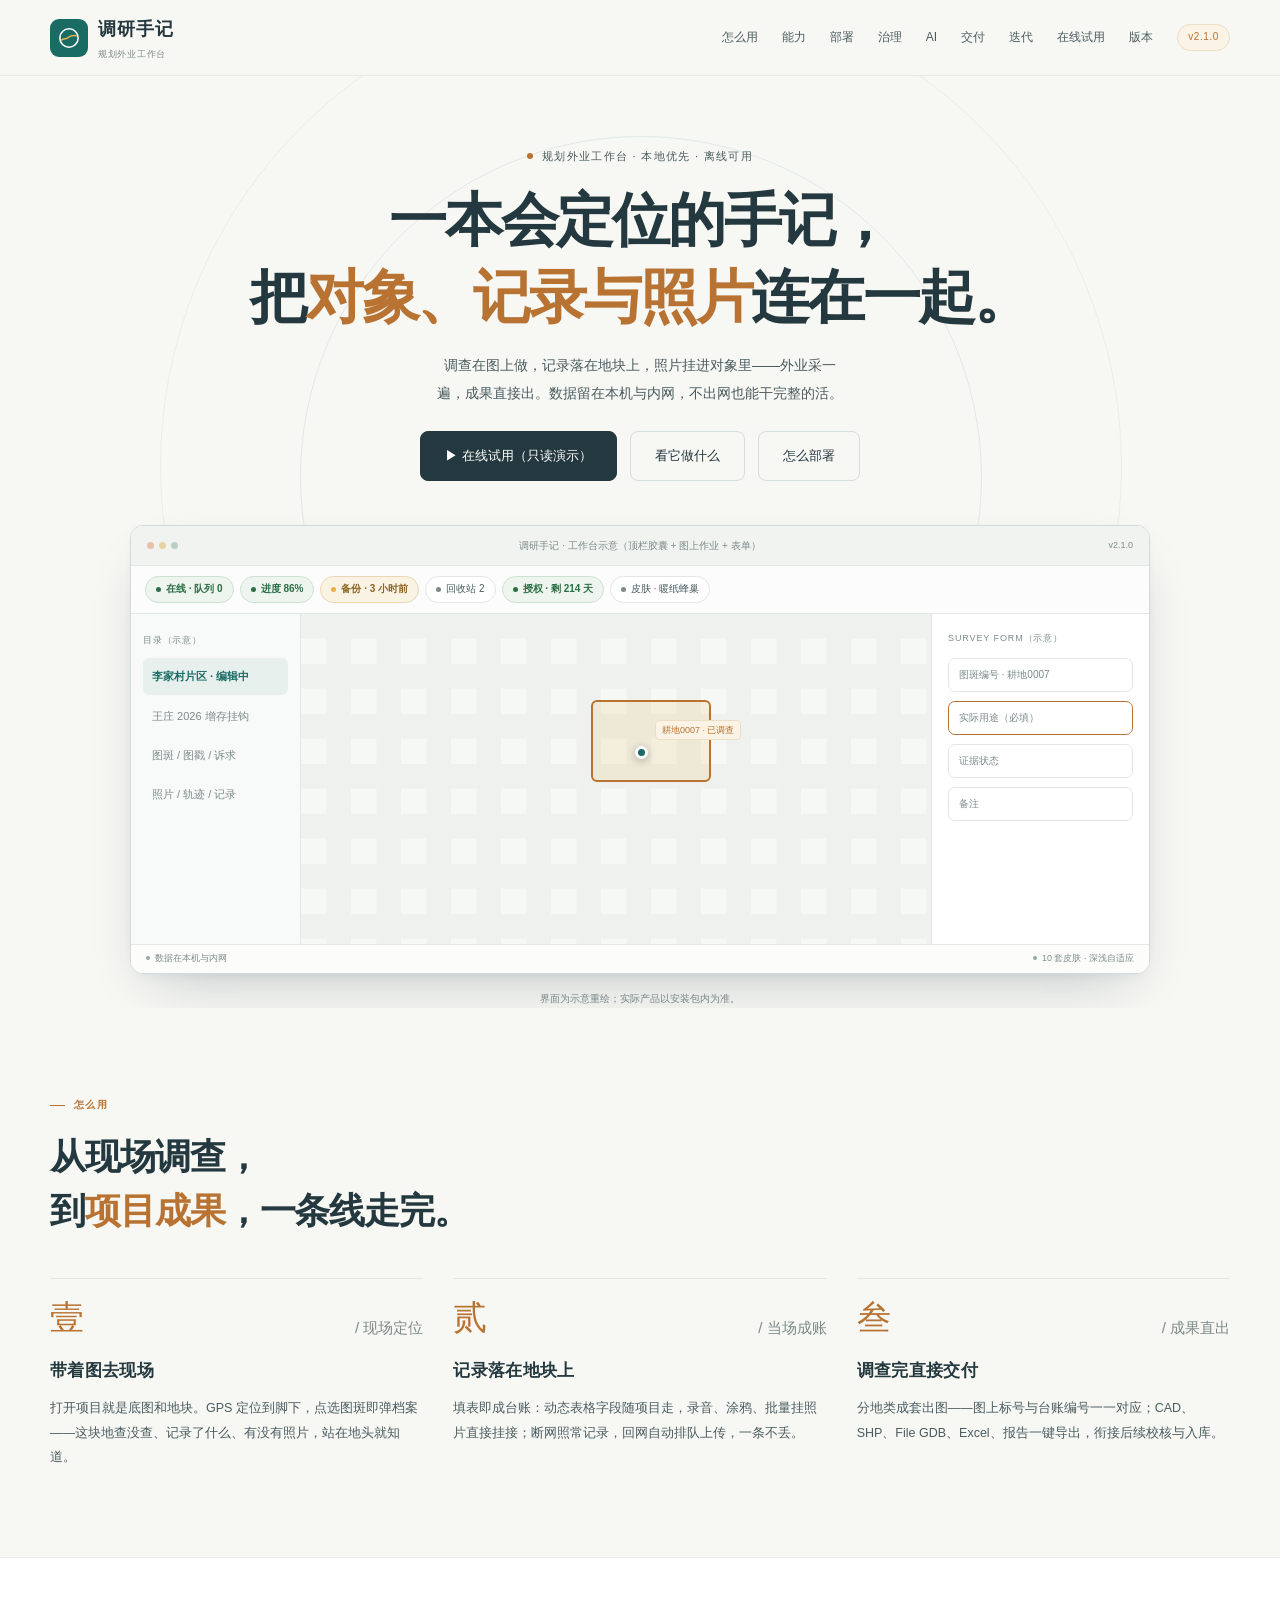
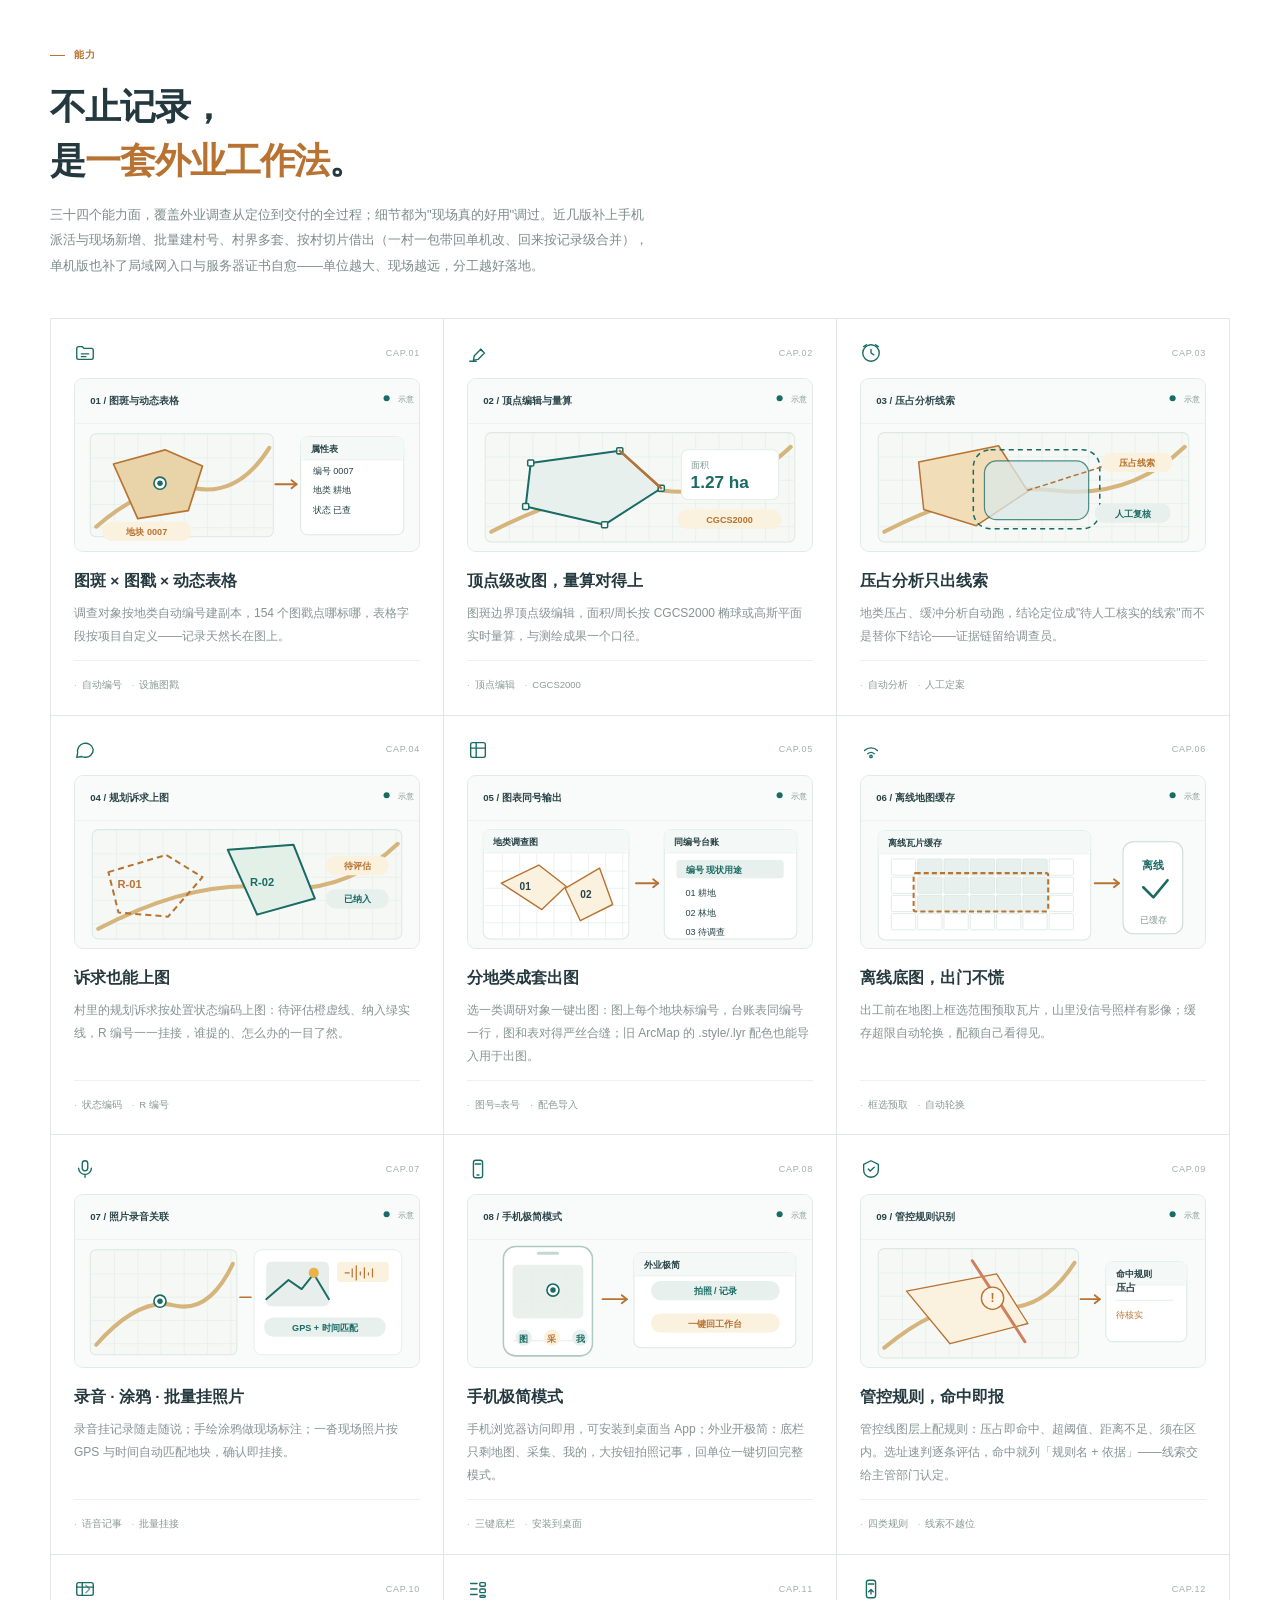
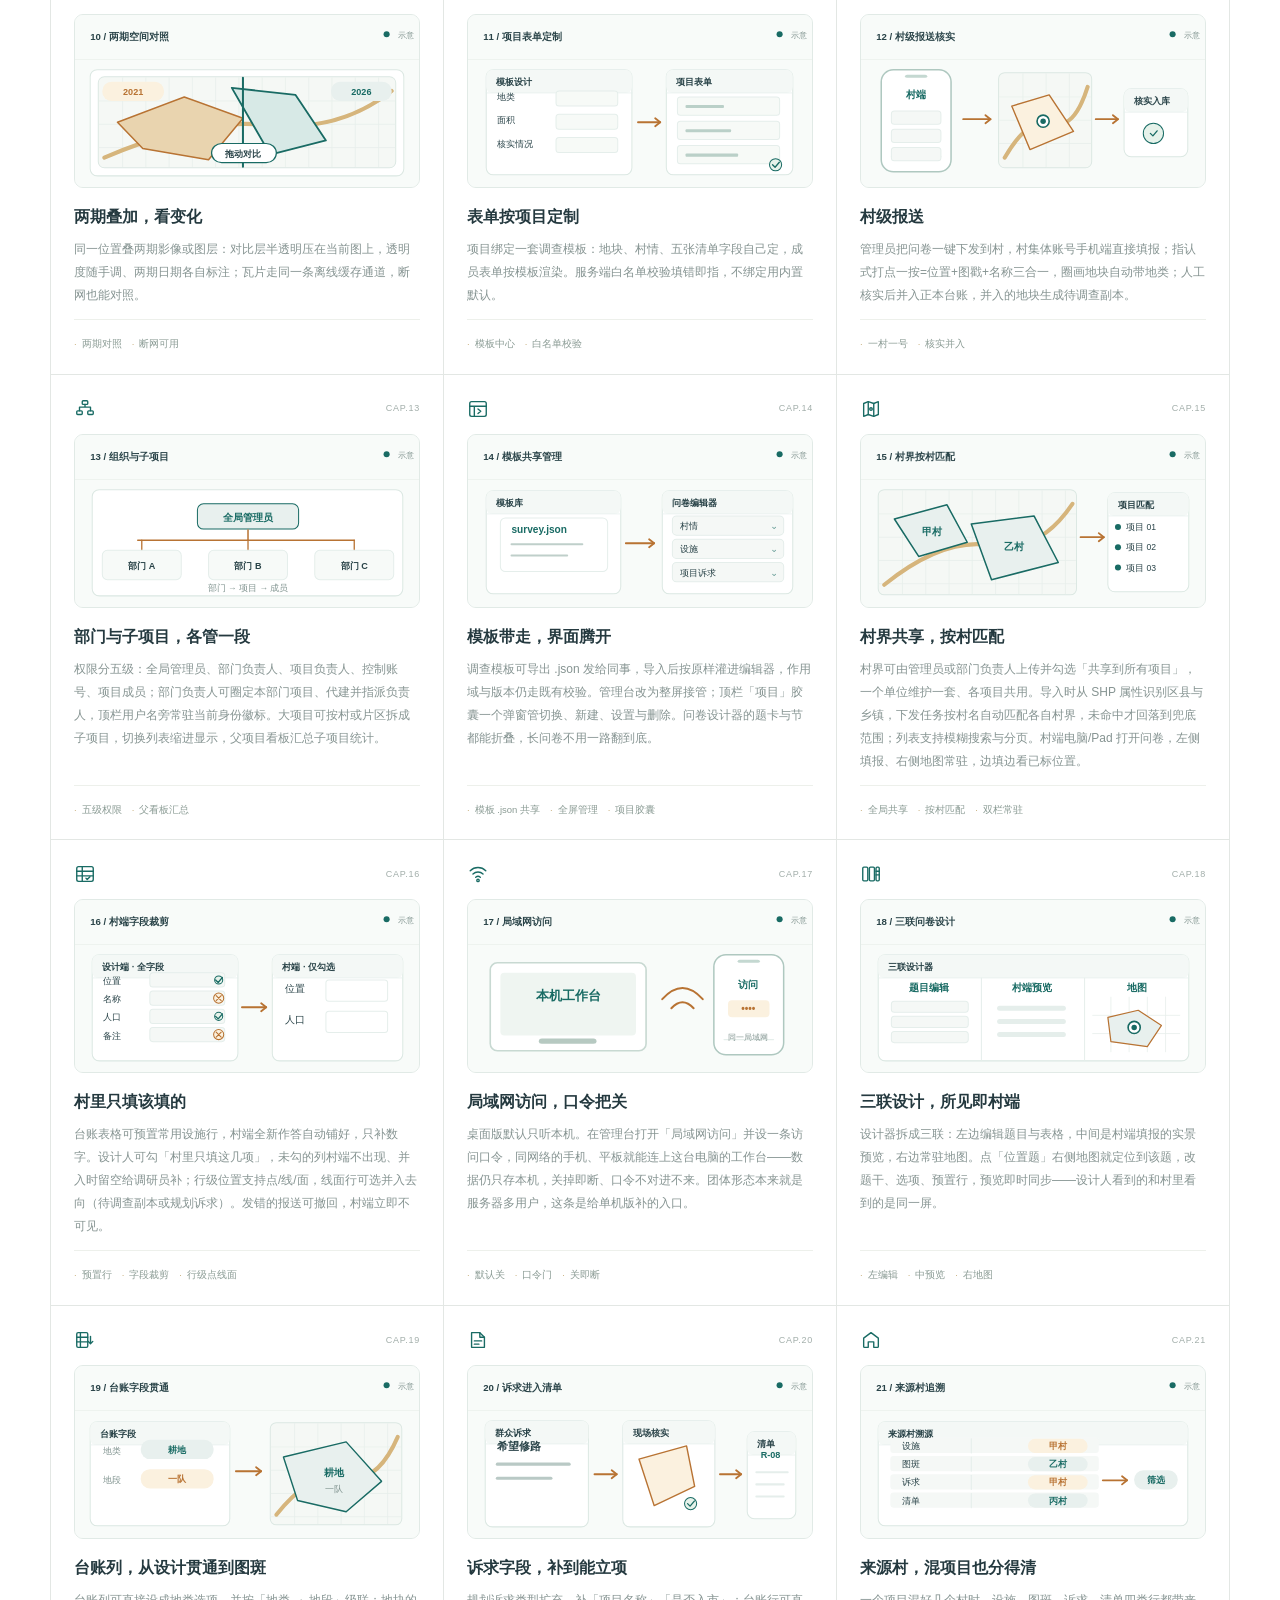
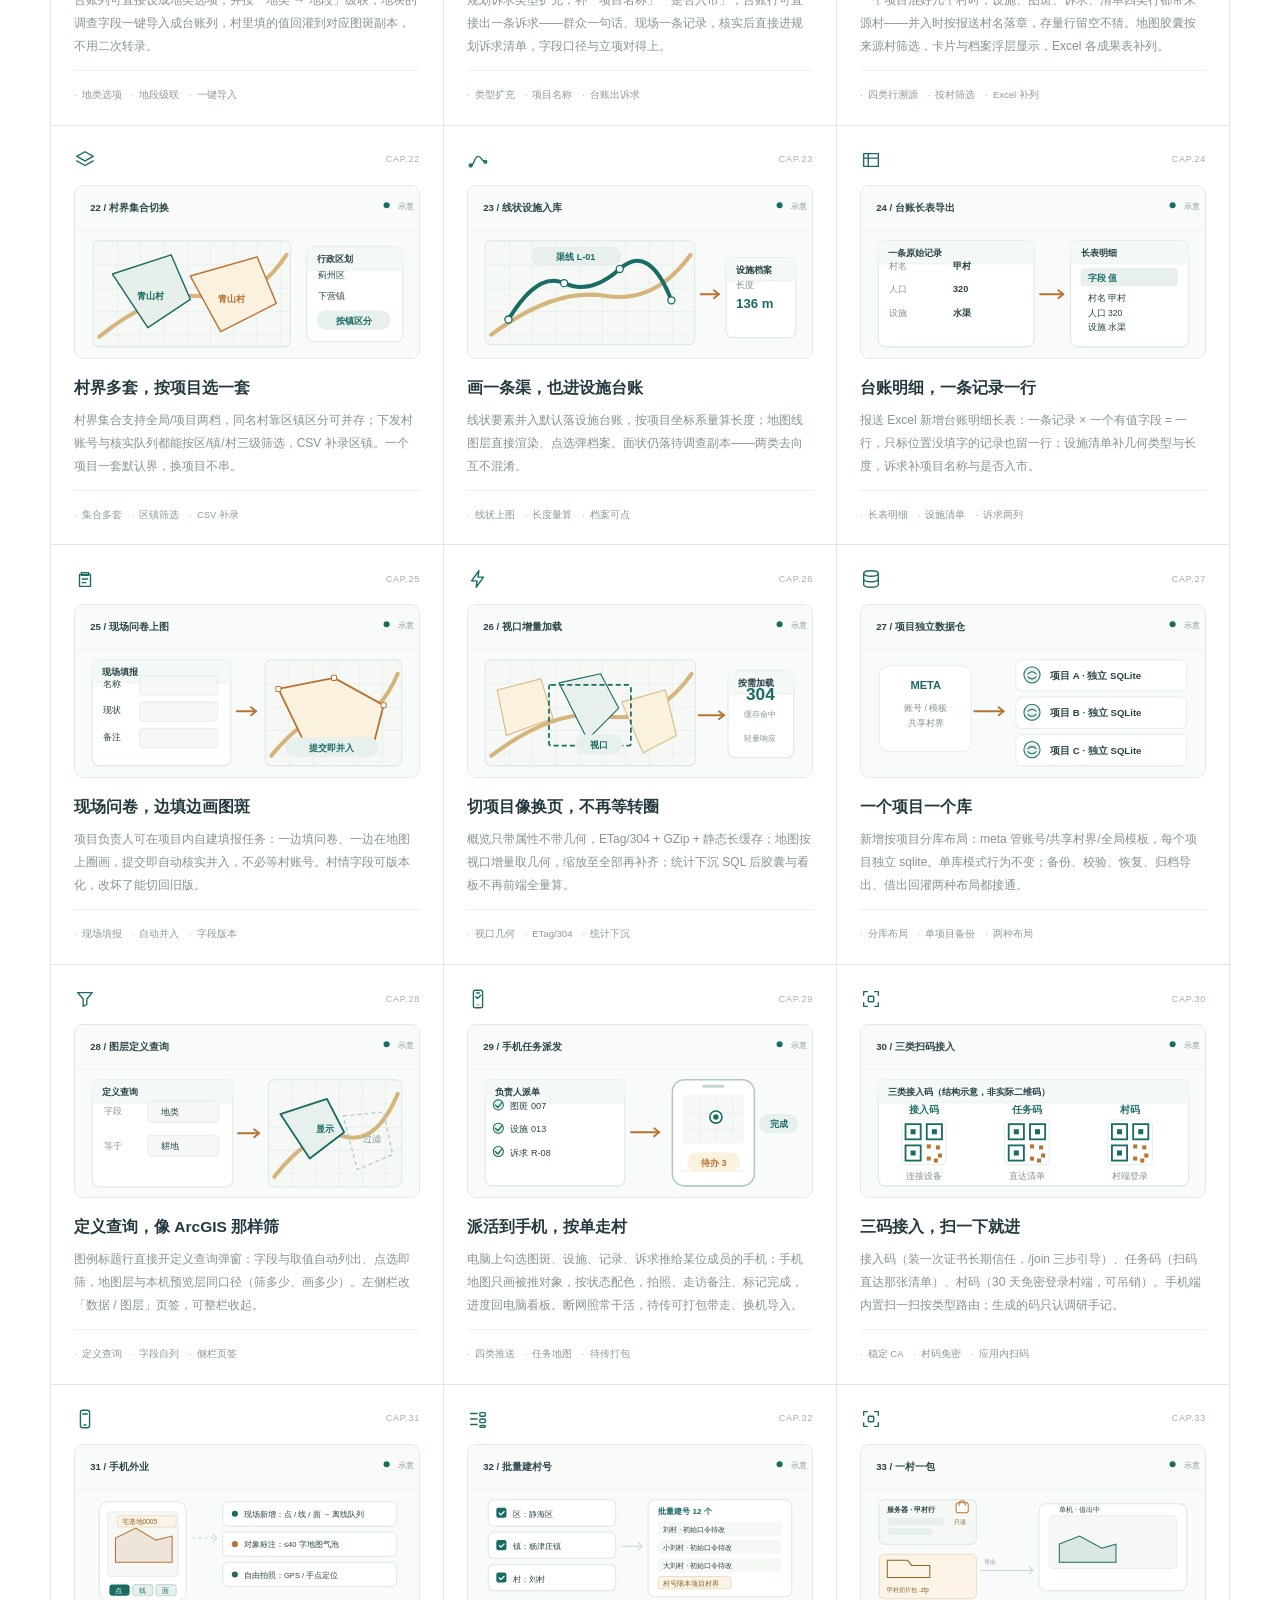
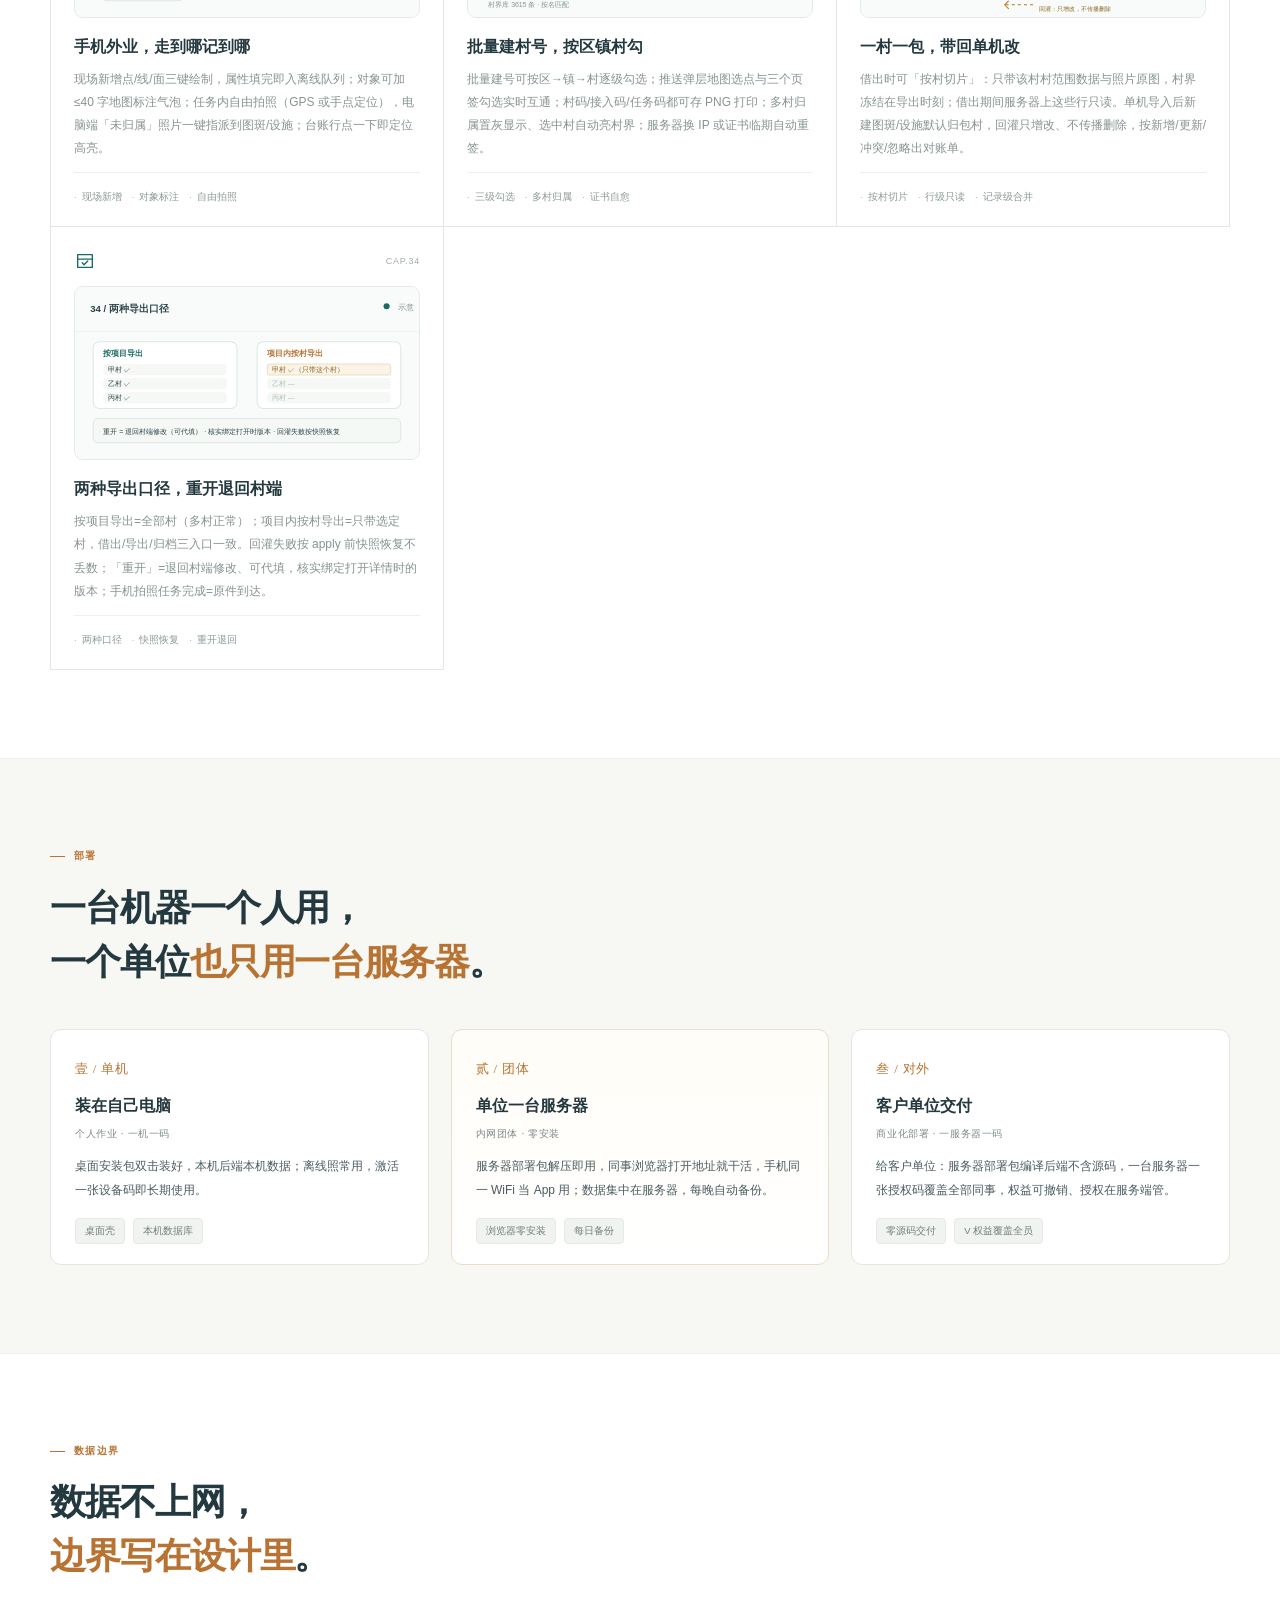
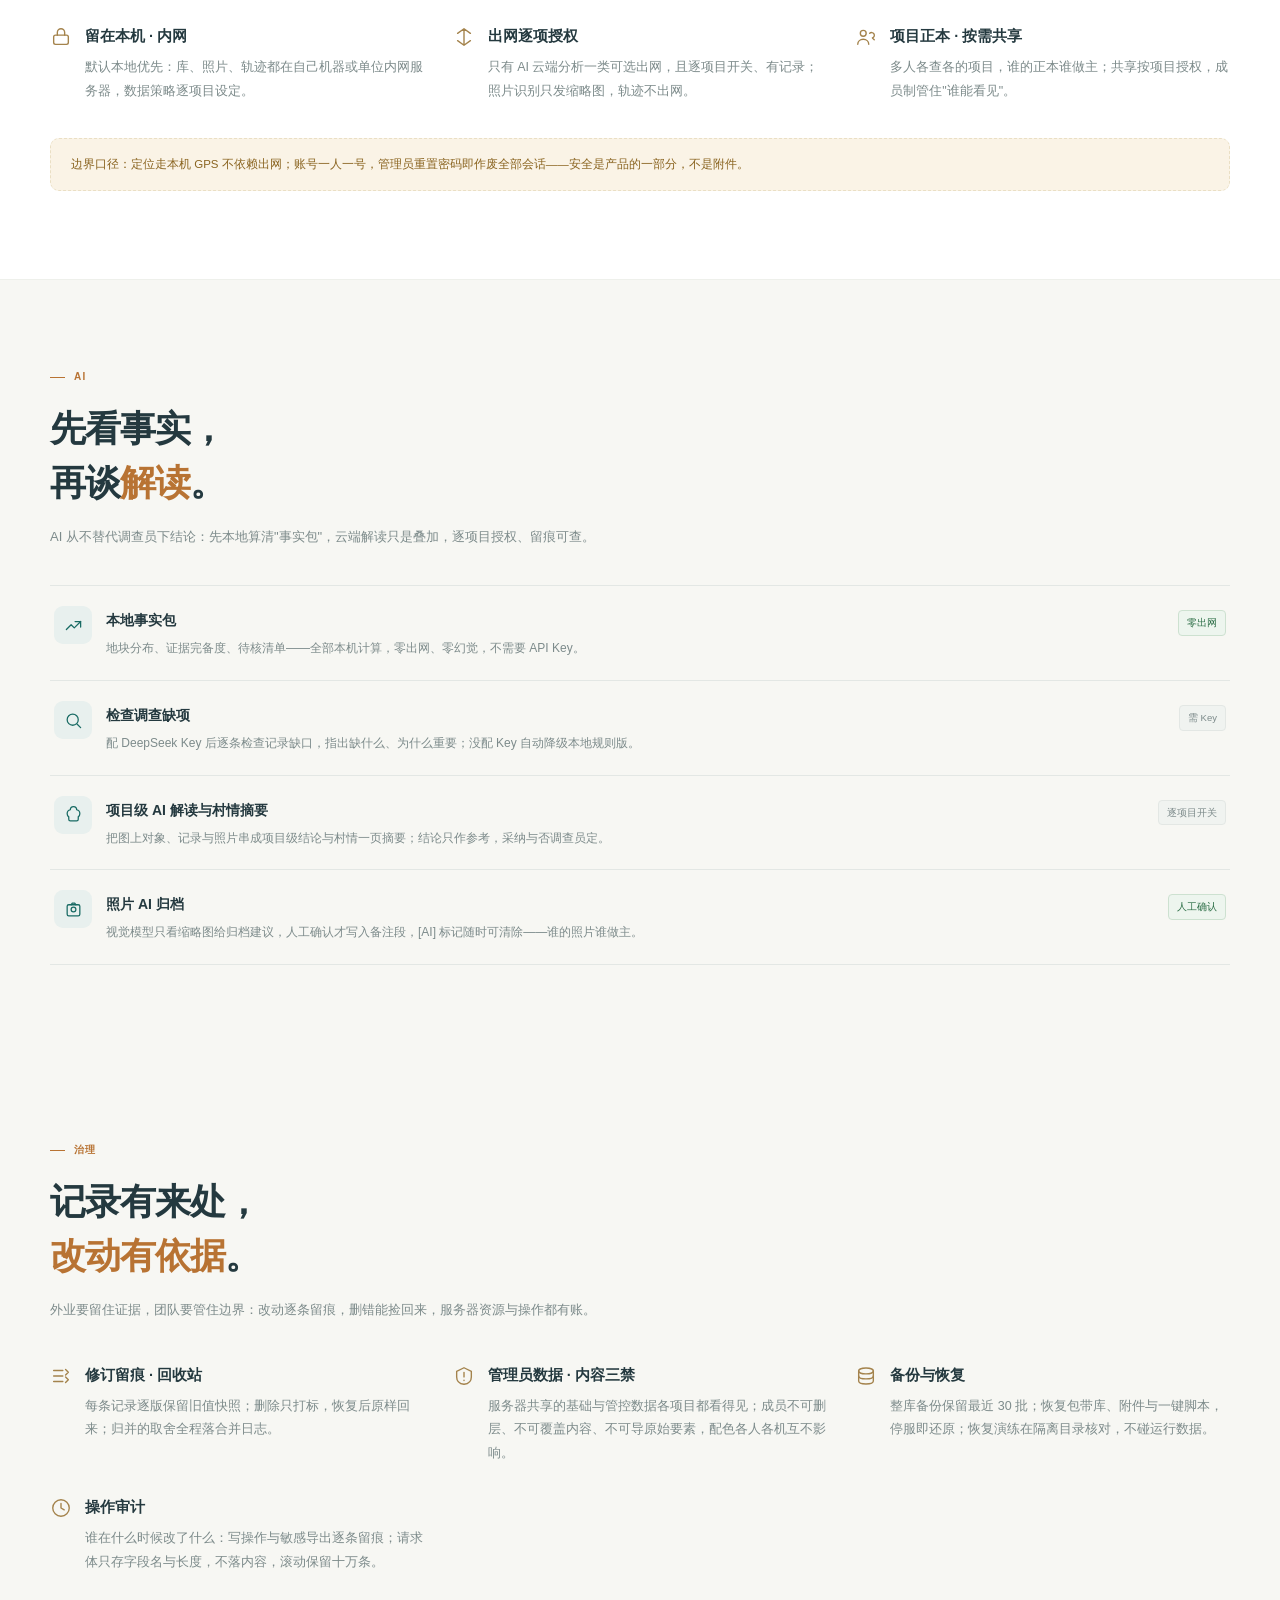
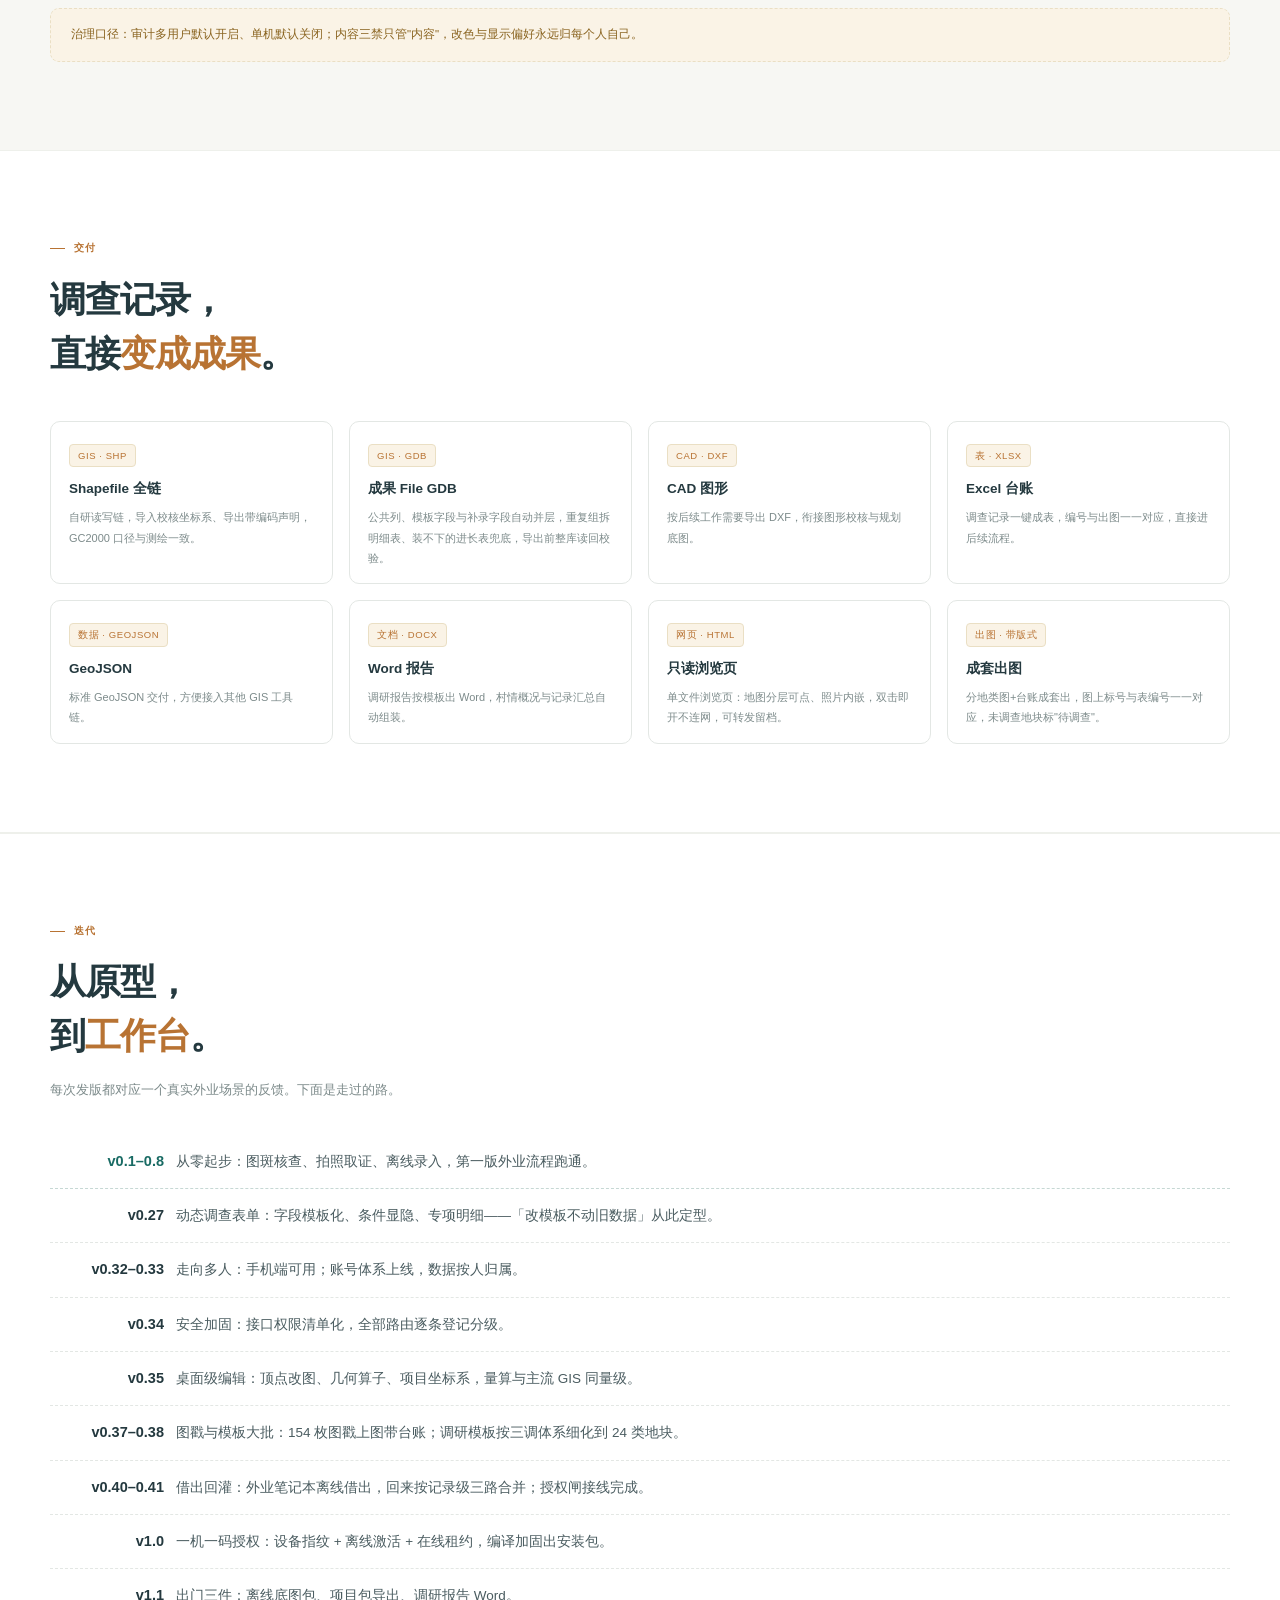
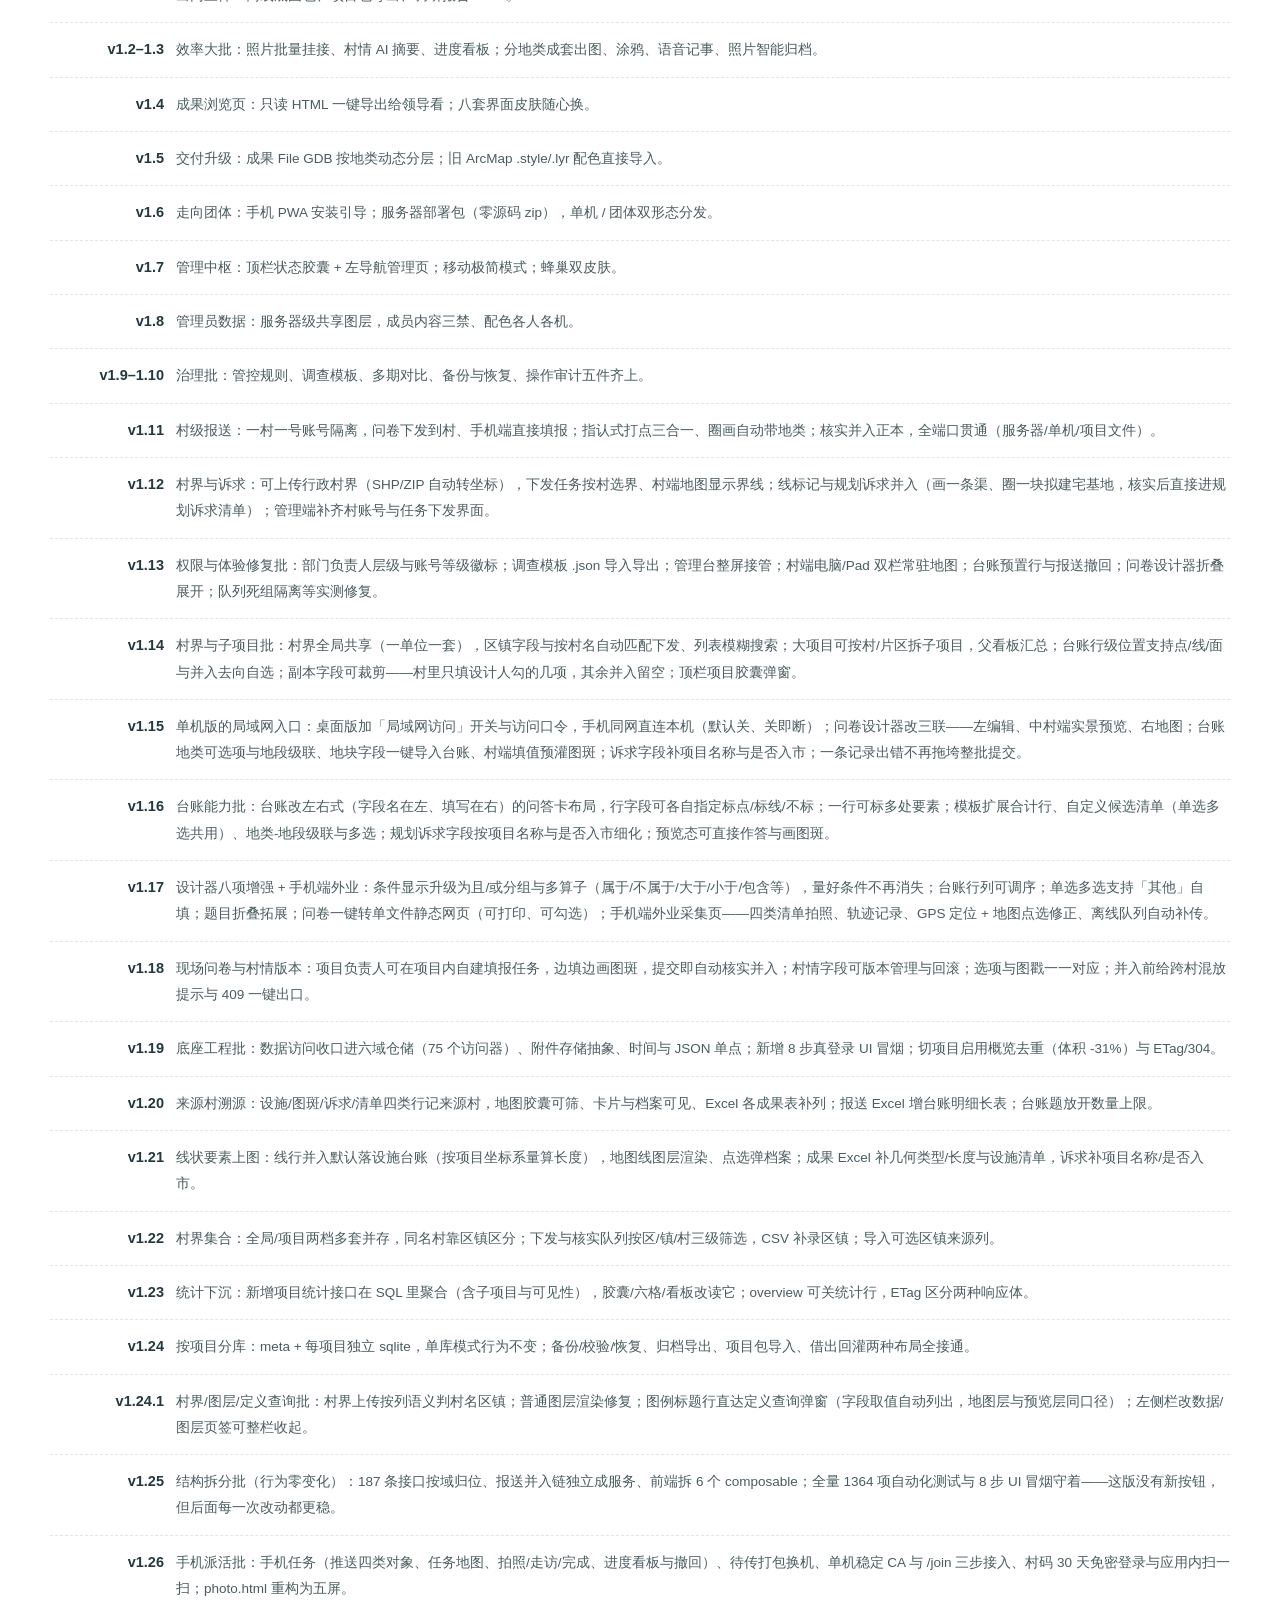
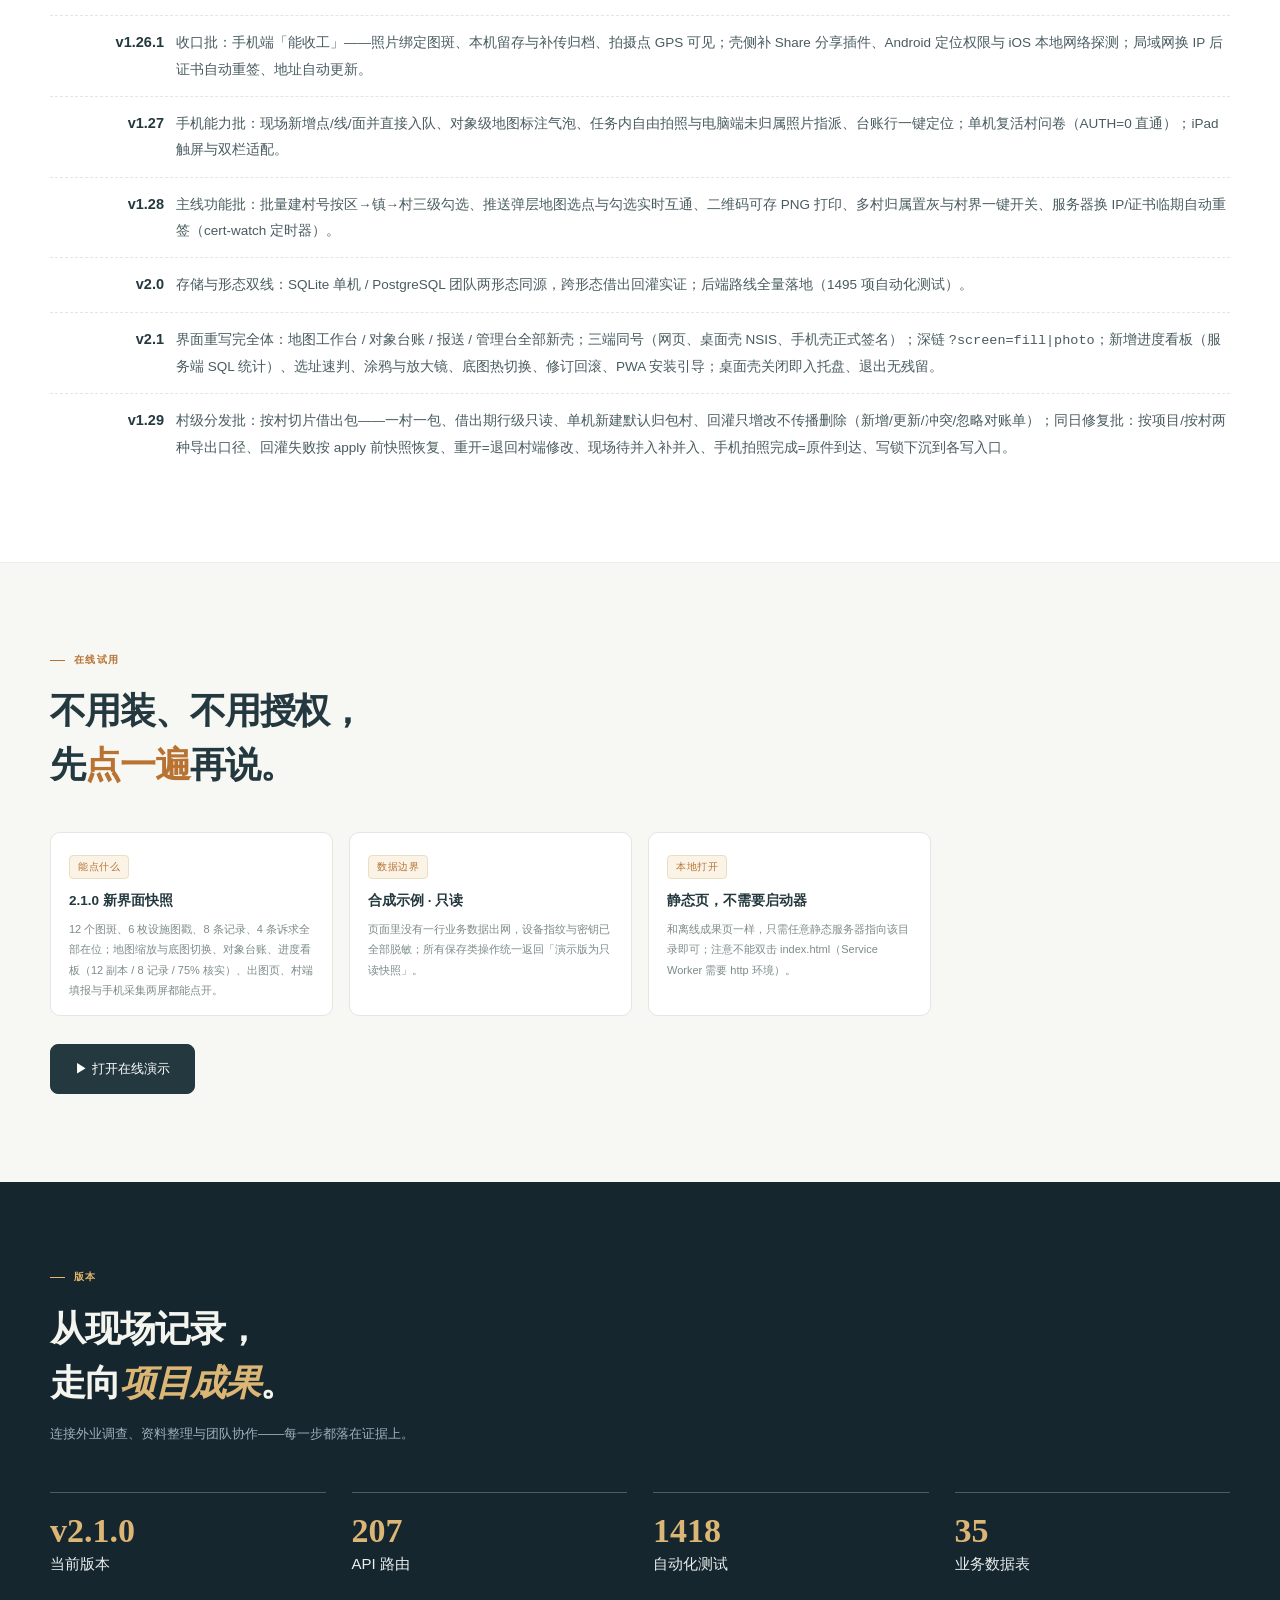
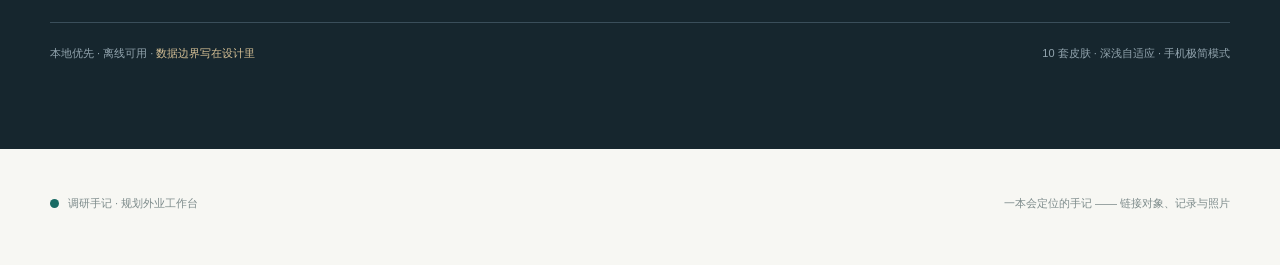
==== commit 7dce2d0d: "展示页与在线演示同步 v2.1.0（新界面重写 + 只读快照重建） - 展示页：版本号 4 处 → v2.1.0；迭代时间线加 v2.0（存储双线）与 v2.1（界面重写完全体） - demo/：新壳" ====
--- a/index.html
+++ b/index.html
@@ -7,7 +7,7 @@
 <meta name="theme-color" content="#f7f7f3">
 <meta property="og:title" content="调研手记 · 把外业调研装进一本手记">
 <meta property="og:description" content="把外业调研，装进一本手记。">
-<title>调研手记 · v1.29.4 —— 蜂巢工作台风</title>
+<title>调研手记 · v2.1.0 —— 新界面重写</title>
 <style>
 /* ============ 蜂巢工作台设计语言（源自蜂巢引擎 V14 学习落地，色板经原型实测） ============ */
 :root{
@@ -230,7 +230,7 @@
       <a href="#changelog">迭代</a>
       <a href="#demo">在线试用</a>
       <a class="keep" href="#release">版本</a>
-      <span class="navchip">v1.29.4</span>
+      <span class="navchip">v2.1.0</span>
     </nav>
   </div>
 </header>
@@ -248,7 +248,7 @@
   </div>
   <div class="wrap">
     <div class="studio reveal">
-      <div class="studio-chrome"><span class="dots"><i></i><i></i><i></i></span><span>调研手记 · 工作台示意（顶栏胶囊 + 图上作业 + 表单）</span><span class="chrome-right">v1.29.4</span></div>
+      <div class="studio-chrome"><span class="dots"><i></i><i></i><i></i></span><span>调研手记 · 工作台示意（顶栏胶囊 + 图上作业 + 表单）</span><span class="chrome-right">v2.1.0</span></div>
       <div class="studio-caps">
         <span class="cap ok"><i></i>在线 · 队列 0</span>
         <span class="cap ok"><i></i>进度 86%</span>
@@ -464,7 +464,7 @@
       <li><span class="clv">v1.24</span><p>按项目分库：meta + 每项目独立 sqlite，单库模式行为不变；备份/校验/恢复、归档导出、项目包导入、借出回灌两种布局全接通。</p></li>
       <li><span class="clv">v1.24.1</span><p>村界/图层/定义查询批：村界上传按列语义判村名区镇；普通图层渲染修复；图例标题行直达定义查询弹窗（字段取值自动列出，地图层与预览层同口径）；左侧栏改数据/图层页签可整栏收起。</p></li>
       <li><span class="clv">v1.25</span><p>结构拆分批（行为零变化）：187 条接口按域归位、报送并入链独立成服务、前端拆 6 个 composable；全量 1364 项自动化测试与 8 步 UI 冒烟守着——这版没有新按钮，但后面每一次改动都更稳。</p></li>
-      <li><span class="clv">v1.26</span><p>手机派活批：手机任务（推送四类对象、任务地图、拍照/走访/完成、进度看板与撤回）、待传打包换机、单机稳定 CA 与 /join 三步接入、村码 30 天免密登录与应用内扫一扫；photo.html 重构为五屏。</p></li><li><span class="clv">v1.26.1</span><p>收口批：手机端「能收工」——照片绑定图斑、本机留存与补传归档、拍摄点 GPS 可见；壳侧补 Share 分享插件、Android 定位权限与 iOS 本地网络探测；局域网换 IP 后证书自动重签、地址自动更新。</p></li><li><span class="clv">v1.27</span><p>手机能力批：现场新增点/线/面并直接入队、对象级地图标注气泡、任务内自由拍照与电脑端未归属照片指派、台账行一键定位；单机复活村问卷（AUTH=0 直通）；iPad 触屏与双栏适配。</p></li><li><span class="clv">v1.28</span><p>主线功能批：批量建村号按区→镇→村三级勾选、推送弹层地图选点与勾选实时互通、二维码可存 PNG 打印、多村归属置灰与村界一键开关、服务器换 IP/证书临期自动重签（cert-watch 定时器）。</p></li><li><span class="clv">v1.29</span><p>村级分发批：按村切片借出包——一村一包、借出期行级只读、单机新建默认归包村、回灌只增改不传播删除（新增/更新/冲突/忽略对账单）；同日修复批：按项目/按村两种导出口径、回灌失败按 apply 前快照恢复、重开=退回村端修改、现场待并入补并入、手机拍照完成=原件到达、写锁下沉到各写入口。</p></li>
+      <li><span class="clv">v1.26</span><p>手机派活批：手机任务（推送四类对象、任务地图、拍照/走访/完成、进度看板与撤回）、待传打包换机、单机稳定 CA 与 /join 三步接入、村码 30 天免密登录与应用内扫一扫；photo.html 重构为五屏。</p></li><li><span class="clv">v1.26.1</span><p>收口批：手机端「能收工」——照片绑定图斑、本机留存与补传归档、拍摄点 GPS 可见；壳侧补 Share 分享插件、Android 定位权限与 iOS 本地网络探测；局域网换 IP 后证书自动重签、地址自动更新。</p></li><li><span class="clv">v1.27</span><p>手机能力批：现场新增点/线/面并直接入队、对象级地图标注气泡、任务内自由拍照与电脑端未归属照片指派、台账行一键定位；单机复活村问卷（AUTH=0 直通）；iPad 触屏与双栏适配。</p></li><li><span class="clv">v1.28</span><p>主线功能批：批量建村号按区→镇→村三级勾选、推送弹层地图选点与勾选实时互通、二维码可存 PNG 打印、多村归属置灰与村界一键开关、服务器换 IP/证书临期自动重签（cert-watch 定时器）。</p></li><li><span class="clv">v2.0</span><p>存储与形态双线：SQLite 单机 / PostgreSQL 团队两形态同源，跨形态借出回灌实证；后端路线全量落地（1495 项自动化测试）。</p></li><li><span class="clv">v2.1</span><p>界面重写完全体：地图工作台 / 对象台账 / 报送 / 管理台全部新壳；三端同号（网页、桌面壳 NSIS、手机壳正式签名）；深链 <code>?screen=fill|photo</code>；新增进度看板（服务端 SQL 统计）、选址速判、涂鸦与放大镜、底图热切换、修订回滚、PWA 安装引导；桌面壳关闭即入托盘、退出无残留。</p></li><li><span class="clv">v1.29</span><p>村级分发批：按村切片借出包——一村一包、借出期行级只读、单机新建默认归包村、回灌只增改不传播删除（新增/更新/冲突/忽略对账单）；同日修复批：按项目/按村两种导出口径、回灌失败按 apply 前快照恢复、重开=退回村端修改、现场待并入补并入、手机拍照完成=原件到达、写锁下沉到各写入口。</p></li>
     </ol>
   </div>
 </section>
@@ -476,7 +476,7 @@
       <h2>不用装、不用授权，<br>先<em>点一遍</em>再说。</h2>
     </div>
     <div class="del-grid">
-      <div class="del reveal"><span class="lab">能点什么</span><h4>完整系统快照</h4><p>24 个图斑、10 枚设施图戳、8 条记录、4 条诉求、1 条轨迹全部在位；地图缩放、目录点选、专项表单、台账填写都能操作。</p></div>
+      <div class="del reveal"><span class="lab">能点什么</span><h4>2.1.0 新界面快照</h4><p>12 个图斑、6 枚设施图戳、8 条记录、4 条诉求全部在位；地图缩放与底图切换、对象台账、进度看板（12 副本 / 8 记录 / 75% 核实）、出图页、村端填报与手机采集两屏都能点开。</p></div>
       <div class="del reveal"><span class="lab">数据边界</span><h4>合成示例 · 只读</h4><p>页面里没有一行业务数据出网，设备指纹与密钥已全部脱敏；所有保存类操作统一返回「演示版为只读快照」。</p></div>
       <div class="del reveal"><span class="lab">本地打开</span><h4>静态页，不需要启动器</h4><p>和离线成果页一样，只需任意静态服务器指向该目录即可；注意不能双击 index.html（Service Worker 需要 http 环境）。</p></div>
     </div>
@@ -492,7 +492,7 @@
     <h2>从现场记录，<br>走向<em style="color:#dcb675">项目成果</em>。</h2>
     <p class="sub2">连接外业调查、资料整理与团队协作——每一步都落在证据上。</p>
     <div class="stats">
-      <span class="stat"><b>v1.29.4</b>当前版本</span>
+      <span class="stat"><b>v2.1.0</b>当前版本</span>
       <span class="stat"><b>207</b>API 路由</span>
       <span class="stat"><b>1418</b>自动化测试</span>
       <span class="stat"><b>35</b>业务数据表</span>
